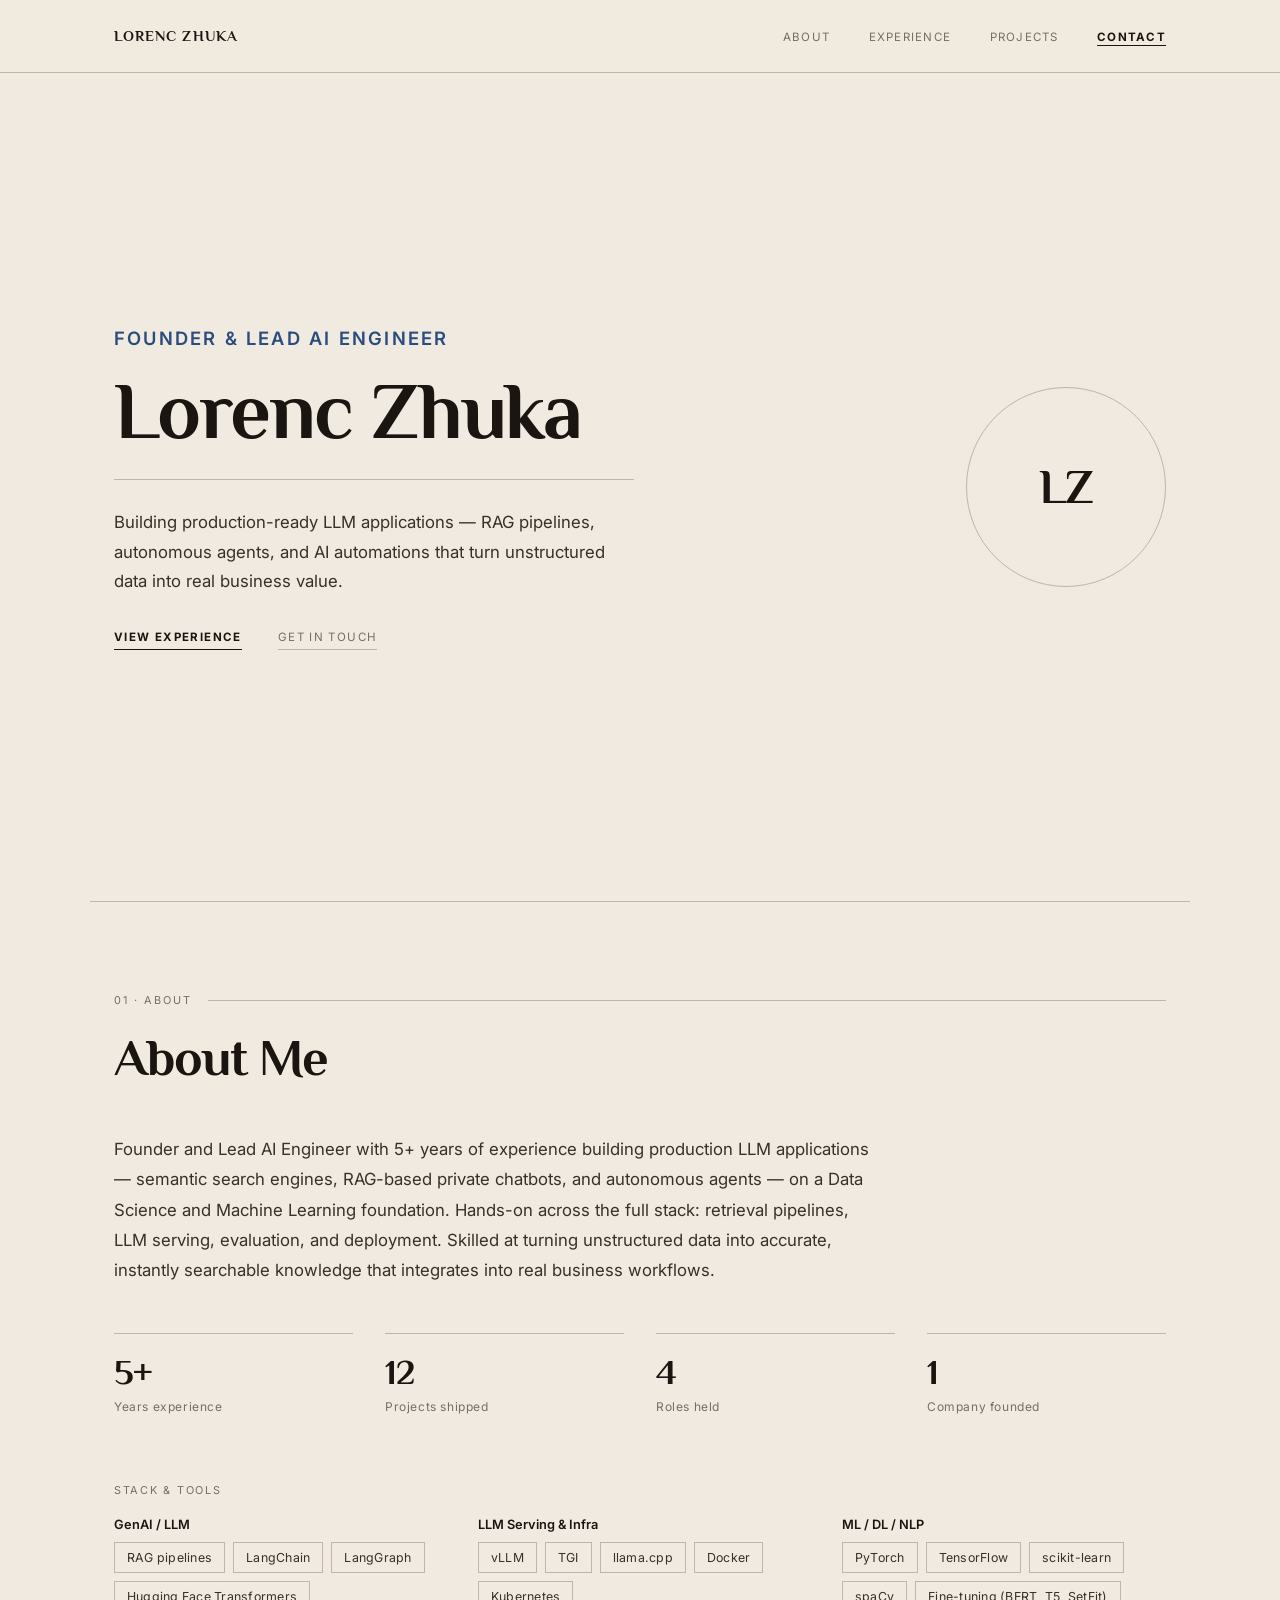
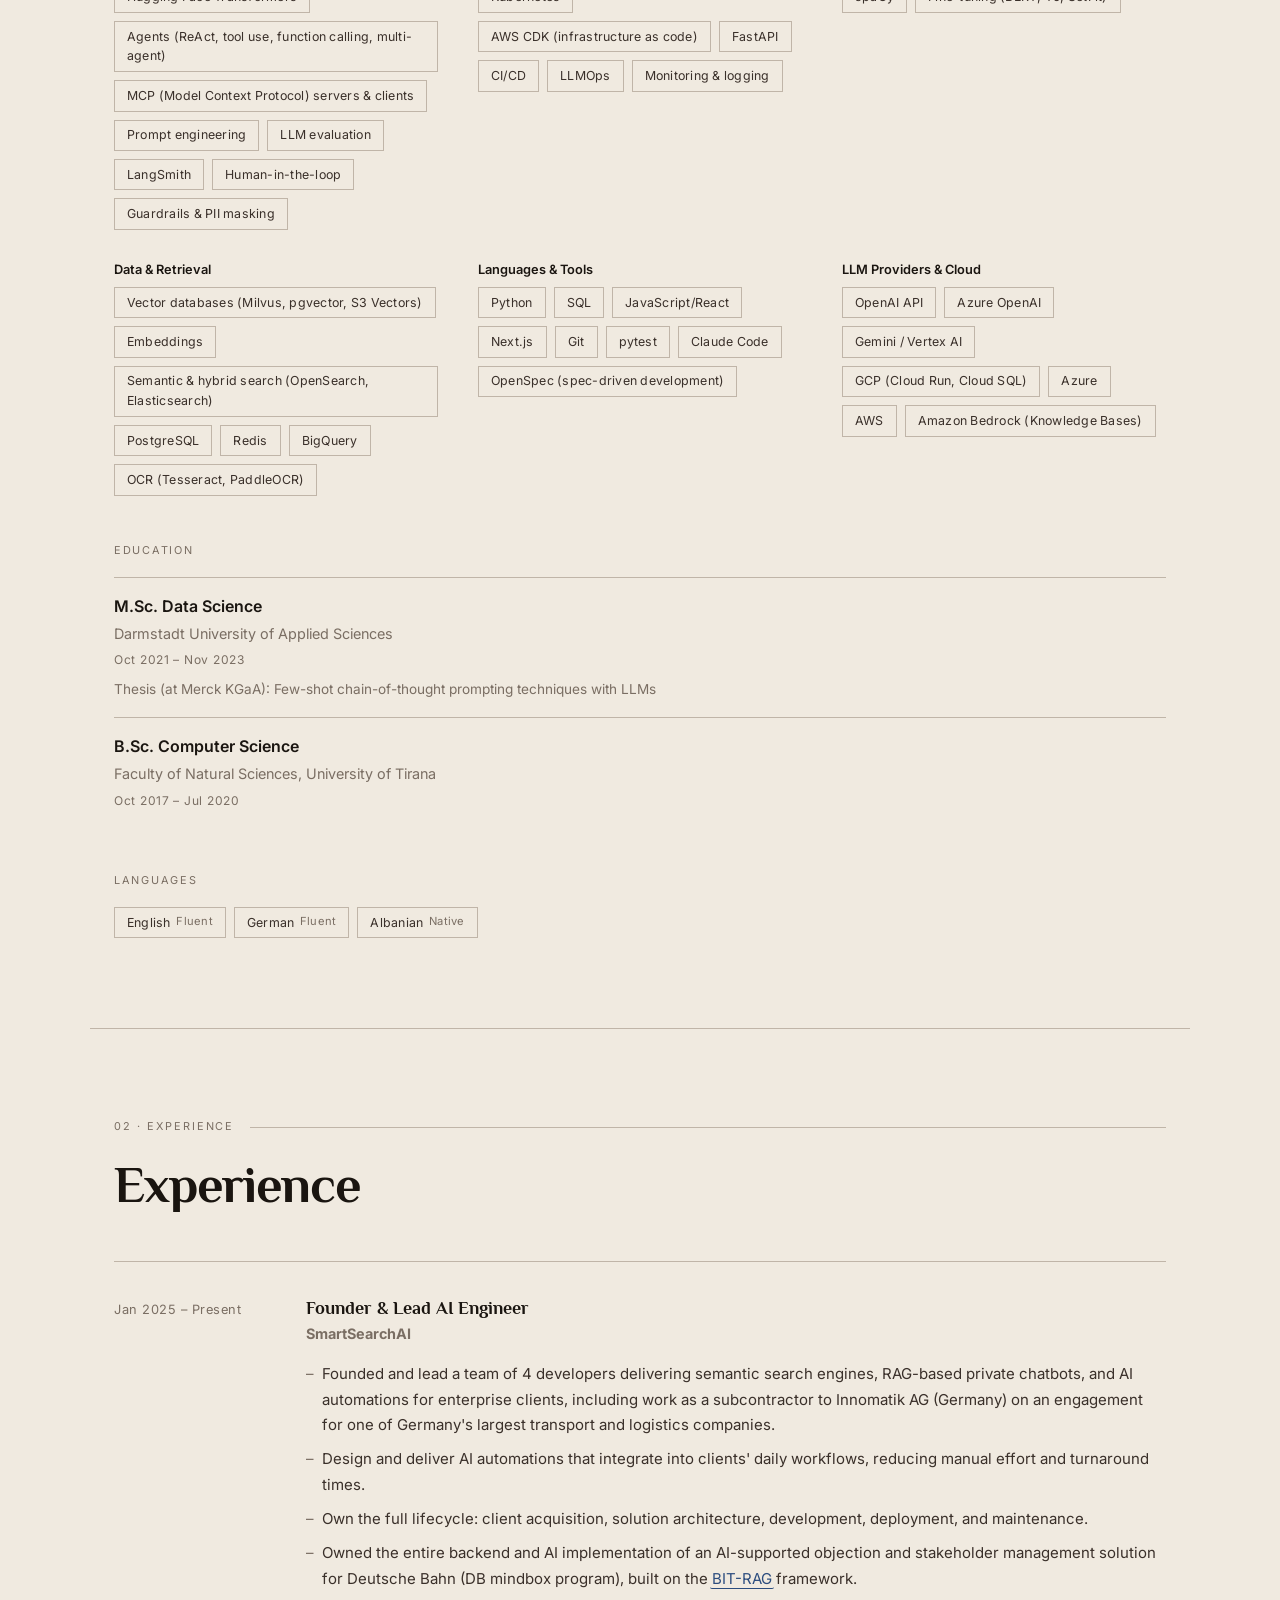
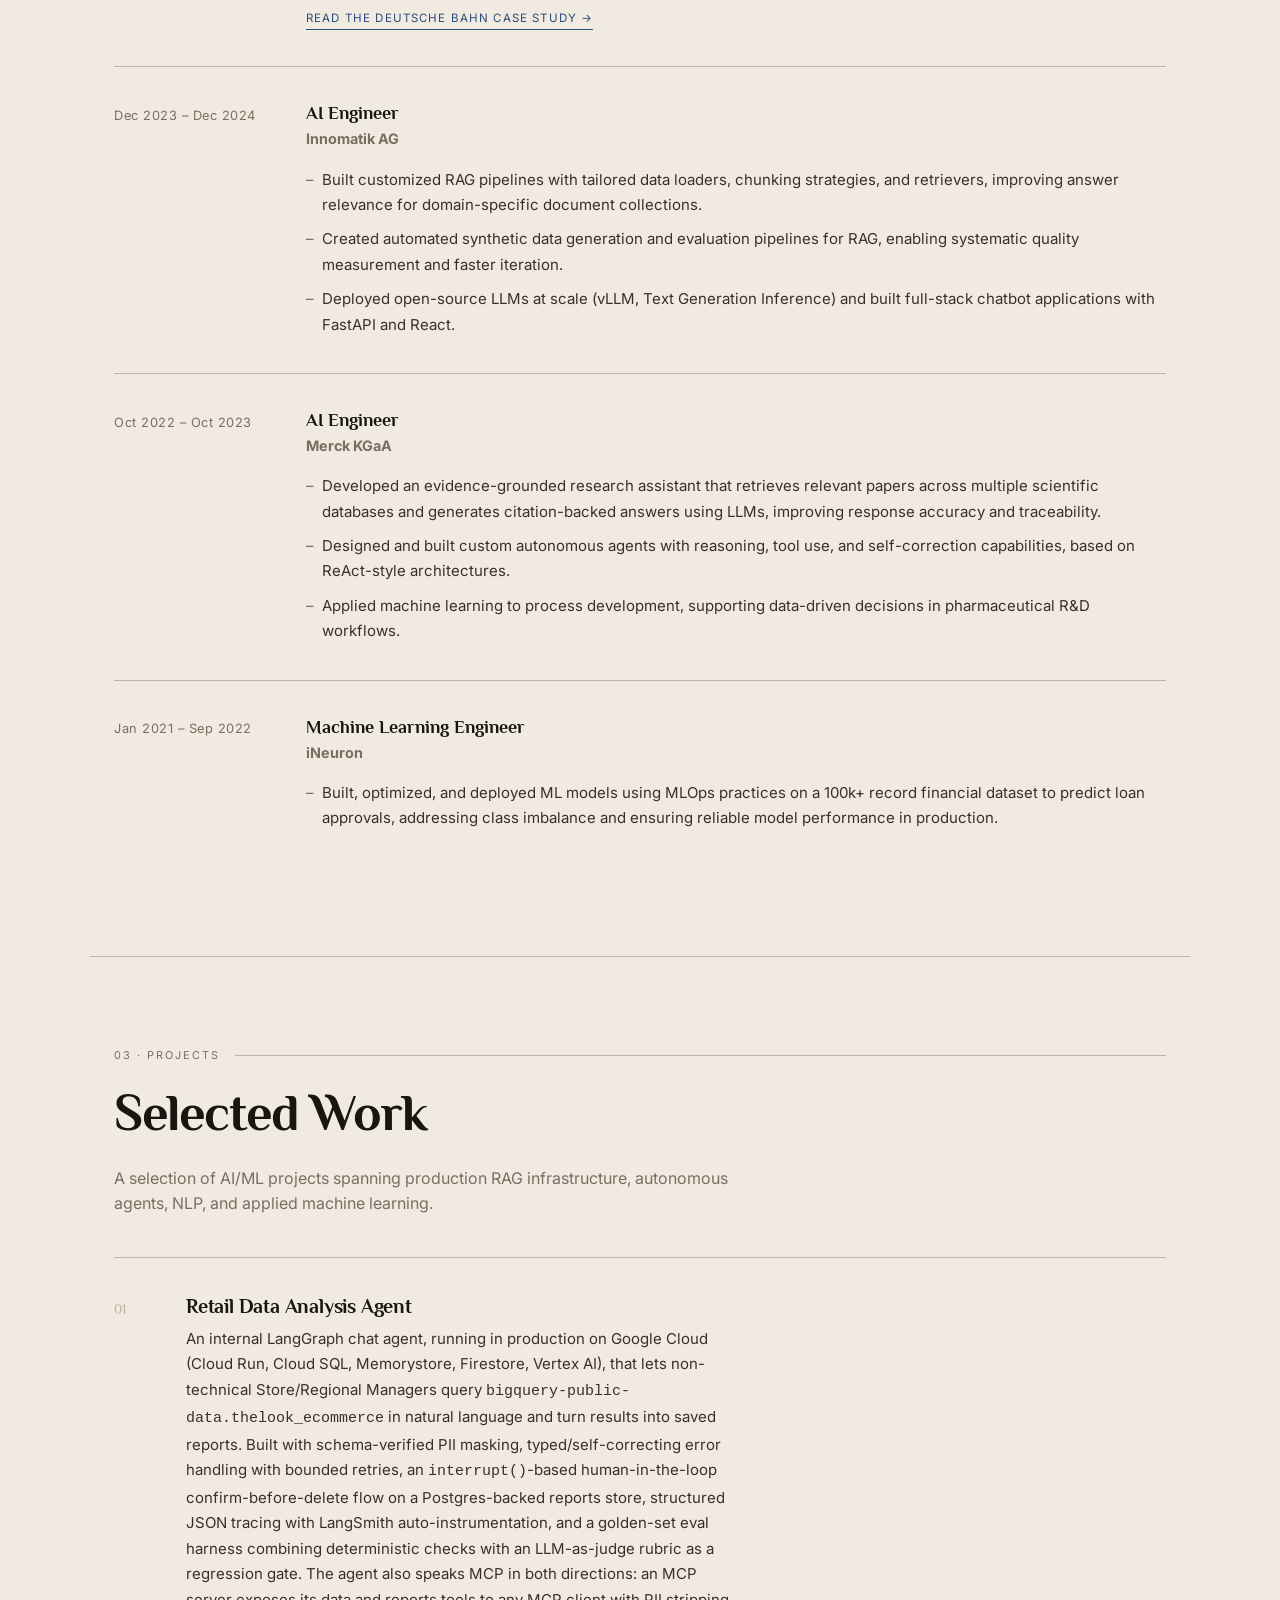
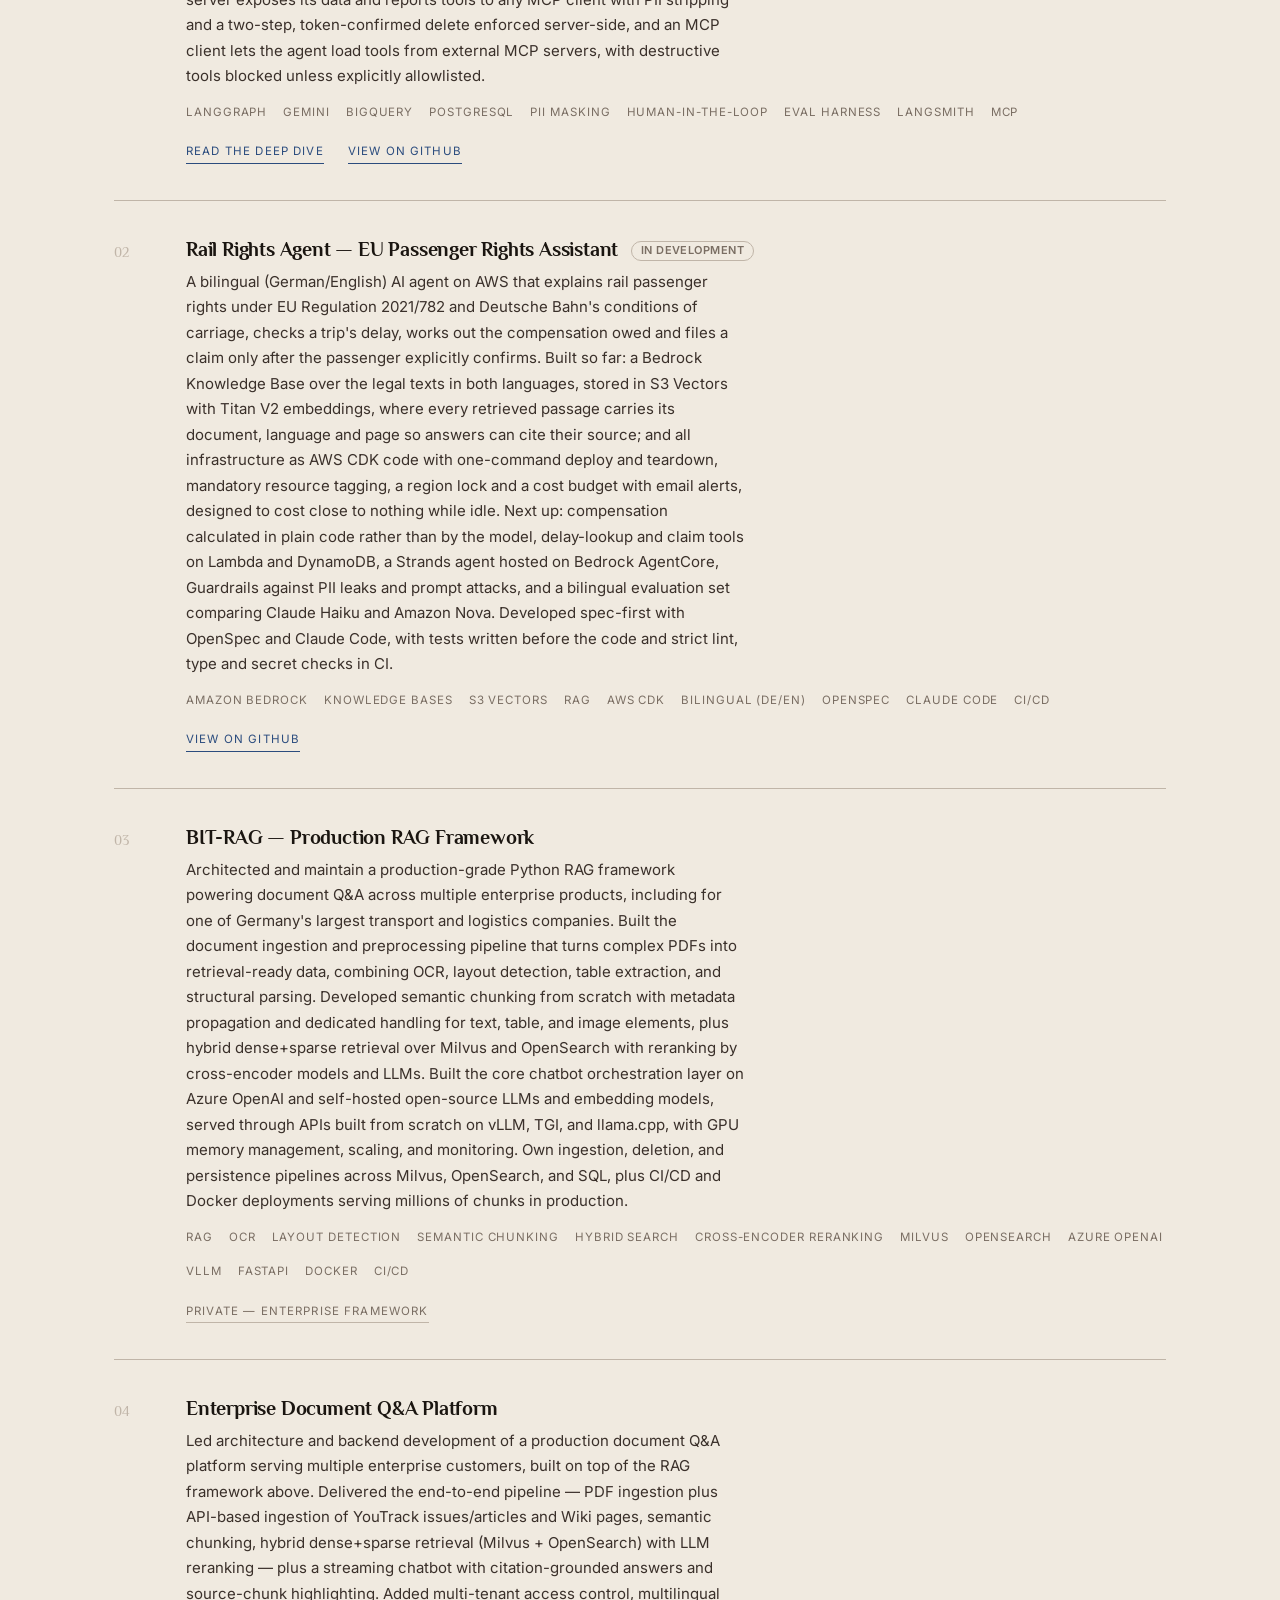
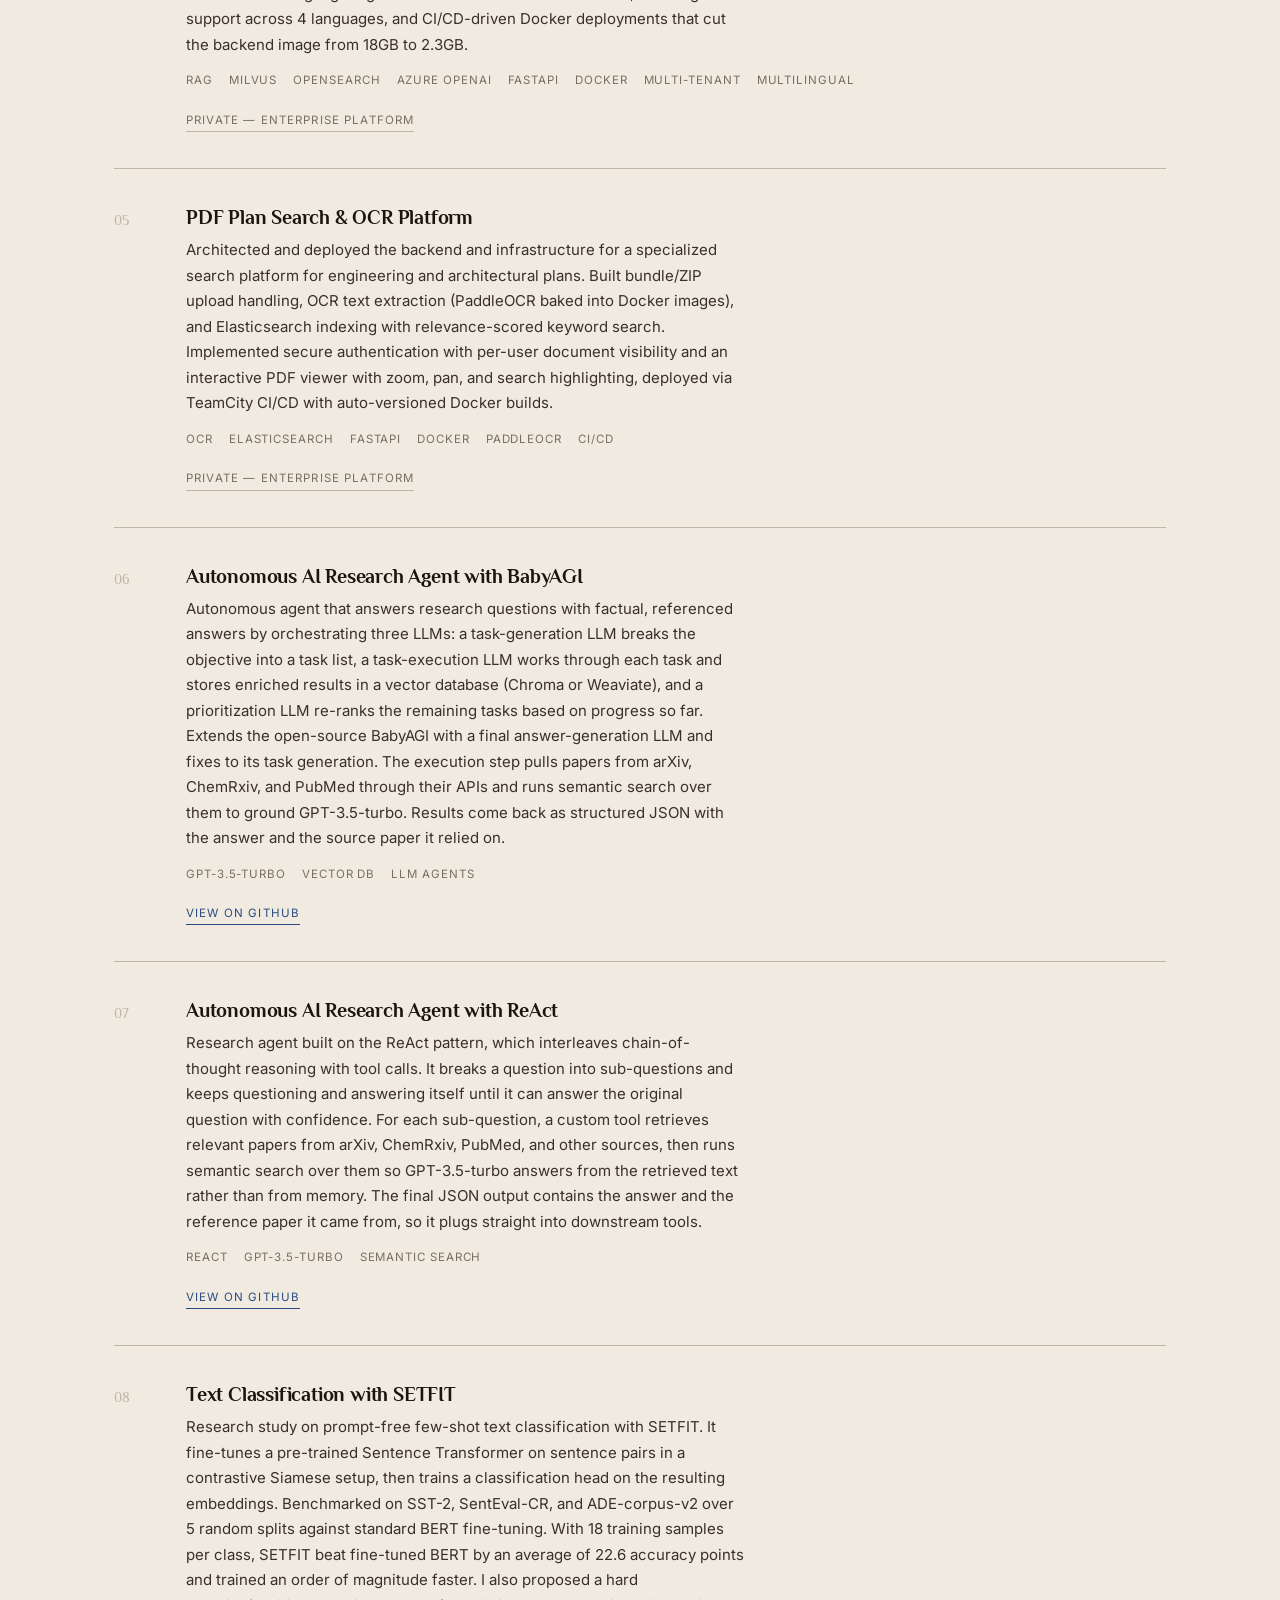
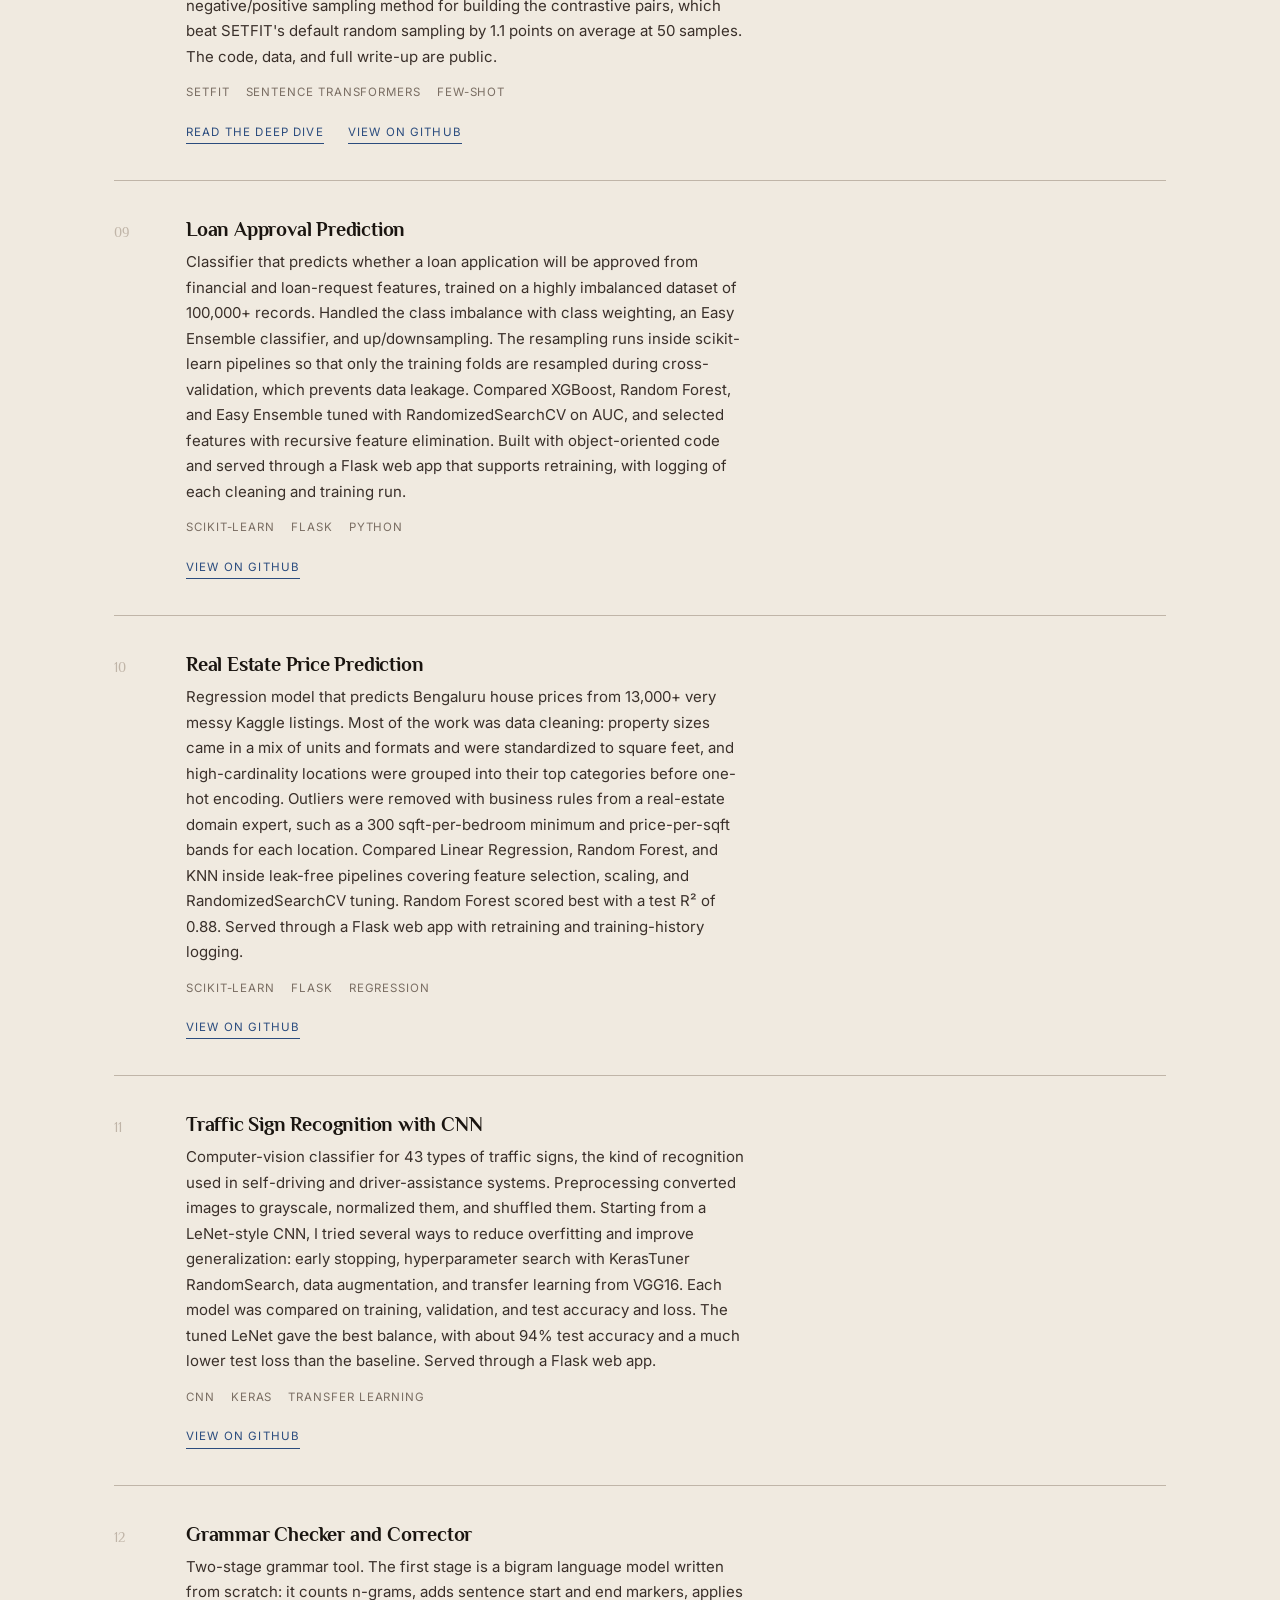
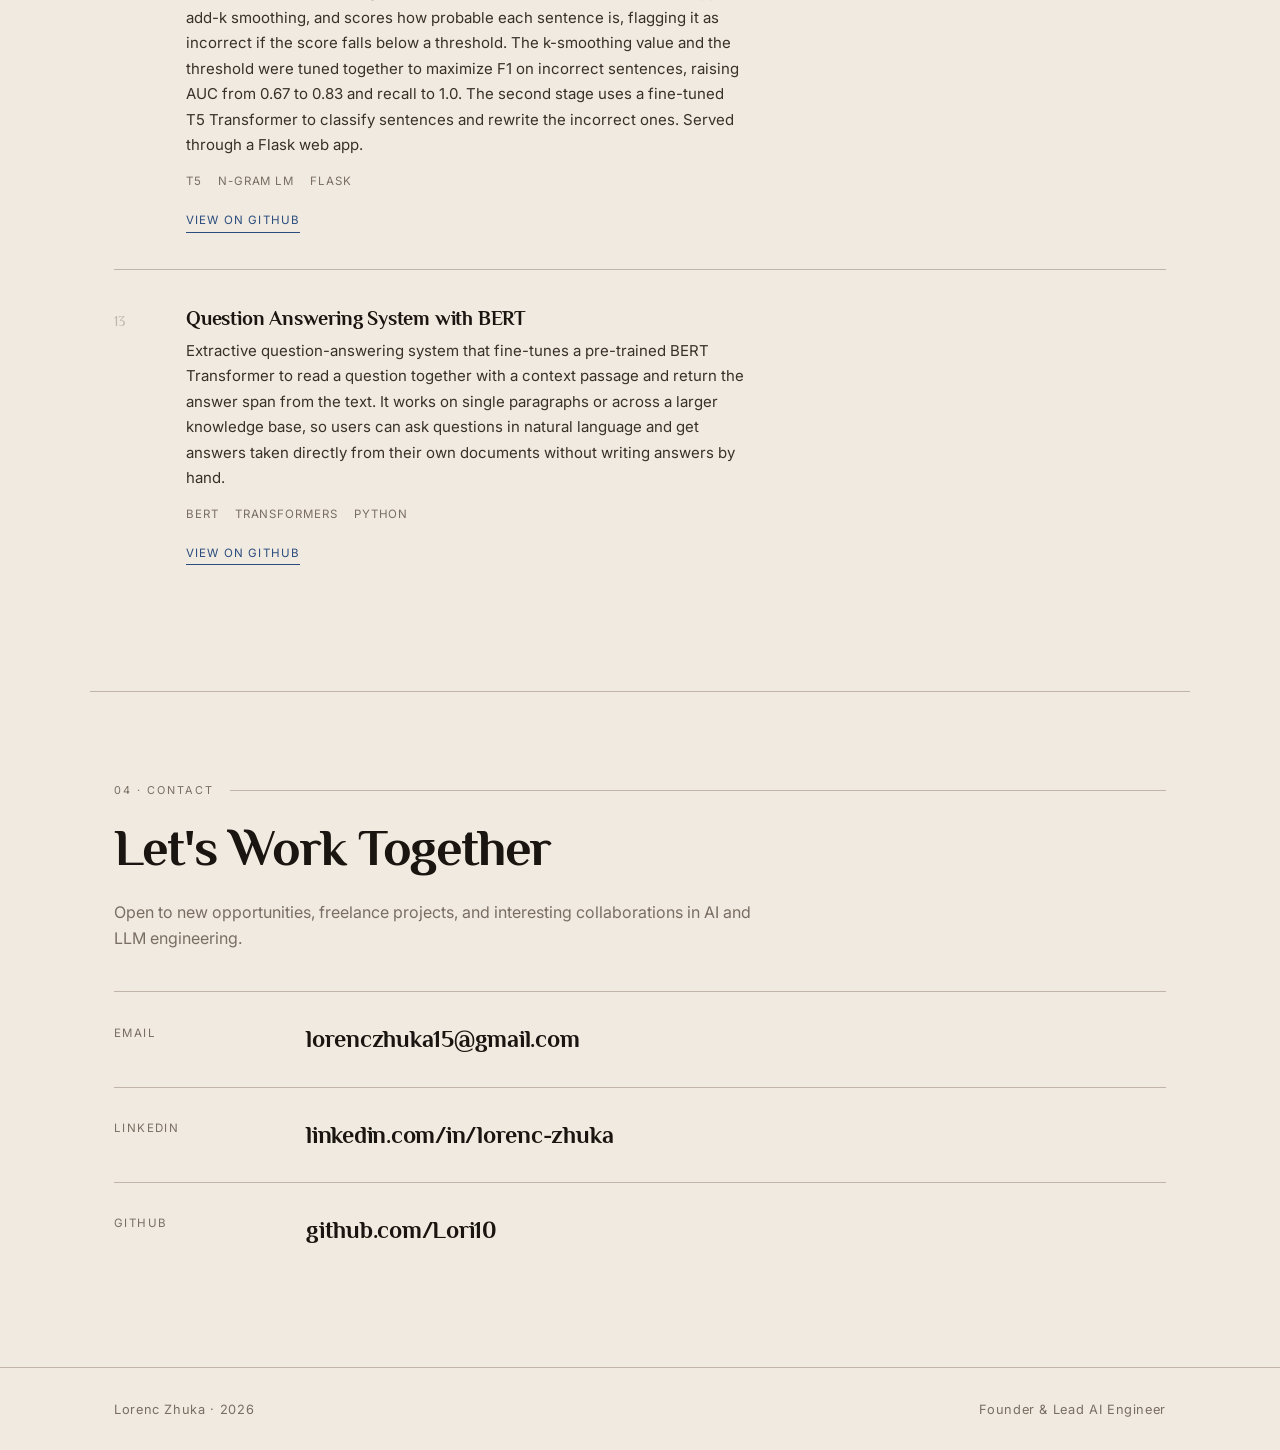
==== index.html @ 1e5b9877 "feat: add in-development Rail Rights Agent project and its AWS skills" ====
<!DOCTYPE html>
<html lang="en">
<head>
  <meta charset="UTF-8" />
  <meta name="viewport" content="width=device-width, initial-scale=1.0" />
  <title>Lorenc Zhuka — Founder &amp; Lead AI Engineer</title>
  <meta name="description" content="Lorenc Zhuka — Founder and Lead AI Engineer building RAG pipelines, autonomous agents, and AI automations for real businesses." />
  <link rel="preconnect" href="https://fonts.googleapis.com" />
  <link rel="preconnect" href="https://fonts.gstatic.com" crossorigin />
  <link href="https://fonts.googleapis.com/css2?family=Inter:wght@400;500;600;700&family=Philosopher:wght@400;700&display=swap" rel="stylesheet" />
  <link rel="stylesheet" href="css/style.css" />
</head>
<body>

  <!-- Nav -->
  <header class="site-header">
    <nav class="nav container">
      <a href="#" class="nav__logo">Lorenc Zhuka</a>
      <button class="nav__toggle" id="navToggle" aria-label="Toggle menu" aria-expanded="false">
        <span></span><span></span><span></span>
      </button>
      <ul class="nav__links" id="navLinks">
        <li><a href="#about" class="nav__link">About</a></li>
        <li><a href="#experience" class="nav__link">Experience</a></li>
        <li><a href="#projects" class="nav__link">Projects</a></li>
        <li><a href="#contact" class="nav__link">Contact</a></li>
      </ul>
    </nav>
  </header>

  <main>
    <!-- Hero -->
    <section class="hero container">
      <div class="hero__content reveal">
        <p class="hero__eyebrow">Founder &amp; Lead AI Engineer</p>
        <h1 class="hero__name">Lorenc Zhuka</h1>
        <div class="hero__divider" aria-hidden="true"></div>
        <p class="hero__tagline">
          Building production-ready LLM applications — RAG pipelines, autonomous agents,
          and AI automations that turn unstructured data into real business value.
        </p>
        <div class="hero__cta">
          <a href="#experience" class="btn btn--primary">View Experience</a>
          <a href="#contact" class="btn btn--ghost">Get in Touch</a>
        </div>
      </div>
      <div class="hero__avatar reveal">
        <div class="avatar-placeholder" aria-hidden="true">LZ</div>
      </div>
    </section>

    <!-- About -->
    <section id="about" class="section container">
      <div class="section__head">
        <span class="section__label">01 · About</span>
        <span class="section__rule" aria-hidden="true"></span>
      </div>
      <h2 class="section__title">About Me</h2>

      <div class="about">
        <p class="about__summary reveal">
          Founder and Lead AI Engineer with 5+ years of experience building production LLM applications —
          semantic search engines, RAG-based private chatbots, and autonomous agents — on a Data Science
          and Machine Learning foundation. Hands-on across the full stack: retrieval pipelines, LLM serving,
          evaluation, and deployment. Skilled at turning unstructured data into accurate, instantly
          searchable knowledge that integrates into real business workflows.
        </p>

        <div class="stats reveal">
          <div class="stats__item">
            <p class="stats__number">5+</p>
            <p class="stats__label">Years experience</p>
          </div>
          <div class="stats__item">
            <p class="stats__number">12</p>
            <p class="stats__label">Projects shipped</p>
          </div>
          <div class="stats__item">
            <p class="stats__number">4</p>
            <p class="stats__label">Roles held</p>
          </div>
          <div class="stats__item">
            <p class="stats__number">1</p>
            <p class="stats__label">Company founded</p>
          </div>
        </div>

        <div class="stack reveal">
          <h4 class="stack__title">Stack &amp; Tools</h4>
          <div class="stack__grid">
            <div class="stack__group">
              <h5>GenAI / LLM</h5>
              <div class="tags">
                <span class="tag">RAG pipelines</span><span class="tag">LangChain</span><span class="tag">LangGraph</span><span class="tag">Hugging Face Transformers</span><span class="tag">Agents (ReAct, tool use, function calling, multi-agent)</span><span class="tag">MCP (Model Context Protocol) servers &amp; clients</span><span class="tag">Prompt engineering</span><span class="tag">LLM evaluation</span><span class="tag">LangSmith</span><span class="tag">Human-in-the-loop</span><span class="tag">Guardrails &amp; PII masking</span>
              </div>
            </div>
            <div class="stack__group">
              <h5>LLM Serving &amp; Infra</h5>
              <div class="tags">
                <span class="tag">vLLM</span><span class="tag">TGI</span><span class="tag">llama.cpp</span><span class="tag">Docker</span><span class="tag">Kubernetes</span><span class="tag">AWS CDK (infrastructure as code)</span><span class="tag">FastAPI</span><span class="tag">CI/CD</span><span class="tag">LLMOps</span><span class="tag">Monitoring &amp; logging</span>
              </div>
            </div>
            <div class="stack__group">
              <h5>ML / DL / NLP</h5>
              <div class="tags">
                <span class="tag">PyTorch</span><span class="tag">TensorFlow</span><span class="tag">scikit-learn</span><span class="tag">spaCy</span><span class="tag">Fine-tuning (BERT, T5, SetFit)</span>
              </div>
            </div>
            <div class="stack__group">
              <h5>Data &amp; Retrieval</h5>
              <div class="tags">
                <span class="tag">Vector databases (Milvus, pgvector, S3 Vectors)</span><span class="tag">Embeddings</span><span class="tag">Semantic &amp; hybrid search (OpenSearch, Elasticsearch)</span><span class="tag">PostgreSQL</span><span class="tag">Redis</span><span class="tag">BigQuery</span><span class="tag">OCR (Tesseract, PaddleOCR)</span>
              </div>
            </div>
            <div class="stack__group">
              <h5>Languages &amp; Tools</h5>
              <div class="tags">
                <span class="tag">Python</span><span class="tag">SQL</span><span class="tag">JavaScript/React</span><span class="tag">Next.js</span><span class="tag">Git</span><span class="tag">pytest</span><span class="tag">Claude Code</span><span class="tag">OpenSpec (spec-driven development)</span>
              </div>
            </div>
            <div class="stack__group">
              <h5>LLM Providers &amp; Cloud</h5>
              <div class="tags">
                <span class="tag">OpenAI API</span><span class="tag">Azure OpenAI</span><span class="tag">Gemini / Vertex AI</span><span class="tag">GCP (Cloud Run, Cloud SQL)</span><span class="tag">Azure</span><span class="tag">AWS</span><span class="tag">Amazon Bedrock (Knowledge Bases)</span>
              </div>
            </div>
          </div>
        </div>

        <div class="education reveal">
          <h4>Education</h4>
          <div class="education__item">
            <p class="education__degree">M.Sc. Data Science</p>
            <p class="education__school">Darmstadt University of Applied Sciences</p>
            <p class="education__dates">Oct 2021 – Nov 2023</p>
            <p class="education__thesis">Thesis (at Merck KGaA): Few-shot chain-of-thought prompting techniques with LLMs</p>
          </div>
          <div class="education__item">
            <p class="education__degree">B.Sc. Computer Science</p>
            <p class="education__school">Faculty of Natural Sciences, University of Tirana</p>
            <p class="education__dates">Oct 2017 – Jul 2020</p>
          </div>
        </div>

        <div class="languages reveal">
          <h4>Languages</h4>
          <ul class="languages__list">
            <li class="tag">English<span class="languages__level">Fluent</span></li>
            <li class="tag">German<span class="languages__level">Fluent</span></li>
            <li class="tag">Albanian<span class="languages__level">Native</span></li>
          </ul>
        </div>
      </div>
    </section>

    <!-- Experience -->
    <section id="experience" class="section container">
      <div class="section__head">
        <span class="section__label">02 · Experience</span>
        <span class="section__rule" aria-hidden="true"></span>
      </div>
      <h2 class="section__title">Experience</h2>

      <div class="timeline">
        <article class="timeline__item reveal">
          <div class="timeline__dates">Jan 2025 – Present</div>
          <div class="timeline__body">
            <h4 class="timeline__role">Founder &amp; Lead AI Engineer</h4>
            <p class="timeline__company">SmartSearchAI</p>
            <ul class="timeline__list">
              <li>Founded and lead a team of 4 developers delivering semantic search engines, RAG-based private chatbots, and AI automations for enterprise clients, including work as a subcontractor to Innomatik AG (Germany) on an engagement for one of Germany's largest transport and logistics companies.</li>
              <li>Design and deliver AI automations that integrate into clients' daily workflows, reducing manual effort and turnaround times.</li>
              <li>Own the full lifecycle: client acquisition, solution architecture, development, deployment, and maintenance.</li>
              <li>Owned the entire backend and AI implementation of an AI-supported objection and stakeholder management solution for Deutsche Bahn (DB mindbox program), built on the <a href="#bit-rag" class="inline-link">BIT-RAG</a> framework.</li>
            </ul>
            <a href="deutsche-bahn.html" class="timeline__link">Read the Deutsche Bahn case study &rarr;</a>
          </div>
        </article>

        <article class="timeline__item reveal">
          <div class="timeline__dates">Dec 2023 – Dec 2024</div>
          <div class="timeline__body">
            <h4 class="timeline__role">AI Engineer</h4>
            <p class="timeline__company">Innomatik AG</p>
            <ul class="timeline__list">
              <li>Built customized RAG pipelines with tailored data loaders, chunking strategies, and retrievers, improving answer relevance for domain-specific document collections.</li>
              <li>Created automated synthetic data generation and evaluation pipelines for RAG, enabling systematic quality measurement and faster iteration.</li>
              <li>Deployed open-source LLMs at scale (vLLM, Text Generation Inference) and built full-stack chatbot applications with FastAPI and React.</li>
            </ul>
          </div>
        </article>

        <article class="timeline__item reveal">
          <div class="timeline__dates">Oct 2022 – Oct 2023</div>
          <div class="timeline__body">
            <h4 class="timeline__role">AI Engineer</h4>
            <p class="timeline__company">Merck KGaA</p>
            <ul class="timeline__list">
              <li>Developed an evidence-grounded research assistant that retrieves relevant papers across multiple scientific databases and generates citation-backed answers using LLMs, improving response accuracy and traceability.</li>
              <li>Designed and built custom autonomous agents with reasoning, tool use, and self-correction capabilities, based on ReAct-style architectures.</li>
              <li>Applied machine learning to process development, supporting data-driven decisions in pharmaceutical R&amp;D workflows.</li>
            </ul>
          </div>
        </article>

        <article class="timeline__item reveal">
          <div class="timeline__dates">Jan 2021 – Sep 2022</div>
          <div class="timeline__body">
            <h4 class="timeline__role">Machine Learning Engineer</h4>
            <p class="timeline__company">iNeuron</p>
            <ul class="timeline__list">
              <li>Built, optimized, and deployed ML models using MLOps practices on a 100k+ record financial dataset to predict loan approvals, addressing class imbalance and ensuring reliable model performance in production.</li>
            </ul>
          </div>
        </article>
      </div>
    </section>

    <!-- Projects -->
    <section id="projects" class="section container">
      <div class="section__head">
        <span class="section__label">03 · Projects</span>
        <span class="section__rule" aria-hidden="true"></span>
      </div>
      <h2 class="section__title">Selected Work</h2>
      <p class="section__intro reveal">
        A selection of AI/ML projects spanning production RAG infrastructure, autonomous agents,
        NLP, and applied machine learning.
      </p>

      <div class="projects__list">
        <article class="project-card reveal">
          <span class="project-card__number">01</span>
          <div>
            <h4 class="project-card__title">Retail Data Analysis Agent</h4>
            <p class="project-card__desc">An internal LangGraph chat agent, running in production on Google Cloud (Cloud Run, Cloud SQL, Memorystore, Firestore, Vertex AI), that lets non-technical Store/Regional Managers query <code>bigquery-public-data.thelook_ecommerce</code> in natural language and turn results into saved reports. Built with schema-verified PII masking, typed/self-correcting error handling with bounded retries, an <code>interrupt()</code>-based human-in-the-loop confirm-before-delete flow on a Postgres-backed reports store, structured JSON tracing with LangSmith auto-instrumentation, and a golden-set eval harness combining deterministic checks with an LLM-as-judge rubric as a regression gate. The agent also speaks MCP in both directions: an MCP server exposes its data and reports tools to any MCP client with PII stripping and a two-step, token-confirmed delete enforced server-side, and an MCP client lets the agent load tools from external MCP servers, with destructive tools blocked unless explicitly allowlisted.</p>
            <div class="project-card__tags">
              <span>LangGraph</span><span>Gemini</span><span>BigQuery</span><span>PostgreSQL</span><span>PII Masking</span><span>Human-in-the-Loop</span><span>Eval Harness</span><span>LangSmith</span><span>MCP</span>
            </div>
            <a href="retail-agent.html" class="project-card__link">Read the deep dive</a>
            <a href="https://github.com/Lori10/retail-analyst-agent" class="project-card__link" target="_blank" rel="noopener">View on GitHub</a>
          </div>
        </article>

        <article class="project-card reveal">
          <span class="project-card__number">02</span>
          <div>
            <h4 class="project-card__title">Rail Rights Agent — EU Passenger Rights Assistant <span class="project-card__status">In development</span></h4>
            <p class="project-card__desc">A bilingual (German/English) AI agent on AWS that explains rail passenger rights under EU Regulation 2021/782 and Deutsche Bahn's conditions of carriage, checks a trip's delay, works out the compensation owed and files a claim only after the passenger explicitly confirms. Built so far: a Bedrock Knowledge Base over the legal texts in both languages, stored in S3 Vectors with Titan V2 embeddings, where every retrieved passage carries its document, language and page so answers can cite their source; and all infrastructure as AWS CDK code with one-command deploy and teardown, mandatory resource tagging, a region lock and a cost budget with email alerts, designed to cost close to nothing while idle. Next up: compensation calculated in plain code rather than by the model, delay-lookup and claim tools on Lambda and DynamoDB, a Strands agent hosted on Bedrock AgentCore, Guardrails against PII leaks and prompt attacks, and a bilingual evaluation set comparing Claude Haiku and Amazon Nova. Developed spec-first with OpenSpec and Claude Code, with tests written before the code and strict lint, type and secret checks in CI.</p>
            <div class="project-card__tags">
              <span>Amazon Bedrock</span><span>Knowledge Bases</span><span>S3 Vectors</span><span>RAG</span><span>AWS CDK</span><span>Bilingual (DE/EN)</span><span>OpenSpec</span><span>Claude Code</span><span>CI/CD</span>
            </div>
            <a href="https://github.com/Lori10/rail-rights-agent" class="project-card__link" target="_blank" rel="noopener">View on GitHub</a>
          </div>
        </article>

        <article id="bit-rag" class="project-card reveal">
          <span class="project-card__number">03</span>
          <div>
            <h4 class="project-card__title">BIT-RAG — Production RAG Framework</h4>
            <p class="project-card__desc">Architected and maintain a production-grade Python RAG framework powering document Q&amp;A across multiple enterprise products, including for one of Germany's largest transport and logistics companies. Built the document ingestion and preprocessing pipeline that turns complex PDFs into retrieval-ready data, combining OCR, layout detection, table extraction, and structural parsing. Developed semantic chunking from scratch with metadata propagation and dedicated handling for text, table, and image elements, plus hybrid dense+sparse retrieval over Milvus and OpenSearch with reranking by cross-encoder models and LLMs. Built the core chatbot orchestration layer on Azure OpenAI and self-hosted open-source LLMs and embedding models, served through APIs built from scratch on vLLM, TGI, and llama.cpp, with GPU memory management, scaling, and monitoring. Own ingestion, deletion, and persistence pipelines across Milvus, OpenSearch, and SQL, plus CI/CD and Docker deployments serving millions of chunks in production.</p>
            <div class="project-card__tags">
              <span>RAG</span><span>OCR</span><span>Layout Detection</span><span>Semantic Chunking</span><span>Hybrid Search</span><span>Cross-Encoder Reranking</span><span>Milvus</span><span>OpenSearch</span><span>Azure OpenAI</span><span>vLLM</span><span>FastAPI</span><span>Docker</span><span>CI/CD</span>
            </div>
            <span class="project-card__link project-card__link--static">Private — Enterprise Framework</span>
          </div>
        </article>

        <article class="project-card reveal">
          <span class="project-card__number">04</span>
          <div>
            <h4 class="project-card__title">Enterprise Document Q&amp;A Platform</h4>
            <p class="project-card__desc">Led architecture and backend development of a production document Q&amp;A platform serving multiple enterprise customers, built on top of the RAG framework above. Delivered the end-to-end pipeline — PDF ingestion plus API-based ingestion of YouTrack issues/articles and Wiki pages, semantic chunking, hybrid dense+sparse retrieval (Milvus + OpenSearch) with LLM reranking — plus a streaming chatbot with citation-grounded answers and source-chunk highlighting. Added multi-tenant access control, multilingual support across 4 languages, and CI/CD-driven Docker deployments that cut the backend image from 18GB to 2.3GB.</p>
            <div class="project-card__tags">
              <span>RAG</span><span>Milvus</span><span>OpenSearch</span><span>Azure OpenAI</span><span>FastAPI</span><span>Docker</span><span>Multi-tenant</span><span>Multilingual</span>
            </div>
            <span class="project-card__link project-card__link--static">Private — Enterprise Platform</span>
          </div>
        </article>

        <article class="project-card reveal">
          <span class="project-card__number">05</span>
          <div>
            <h4 class="project-card__title">PDF Plan Search &amp; OCR Platform</h4>
            <p class="project-card__desc">Architected and deployed the backend and infrastructure for a specialized search platform for engineering and architectural plans. Built bundle/ZIP upload handling, OCR text extraction (PaddleOCR baked into Docker images), and Elasticsearch indexing with relevance-scored keyword search. Implemented secure authentication with per-user document visibility and an interactive PDF viewer with zoom, pan, and search highlighting, deployed via TeamCity CI/CD with auto-versioned Docker builds.</p>
            <div class="project-card__tags">
              <span>OCR</span><span>Elasticsearch</span><span>FastAPI</span><span>Docker</span><span>PaddleOCR</span><span>CI/CD</span>
            </div>
            <span class="project-card__link project-card__link--static">Private — Enterprise Platform</span>
          </div>
        </article>

        <article class="project-card reveal">
          <span class="project-card__number">06</span>
          <div>
            <h4 class="project-card__title">Autonomous AI Research Agent with BabyAGI</h4>
            <p class="project-card__desc">Autonomous agent that answers research questions with factual, referenced answers by orchestrating three LLMs: a task-generation LLM breaks the objective into a task list, a task-execution LLM works through each task and stores enriched results in a vector database (Chroma or Weaviate), and a prioritization LLM re-ranks the remaining tasks based on progress so far. Extends the open-source BabyAGI with a final answer-generation LLM and fixes to its task generation. The execution step pulls papers from arXiv, ChemRxiv, and PubMed through their APIs and runs semantic search over them to ground GPT-3.5-turbo. Results come back as structured JSON with the answer and the source paper it relied on.</p>
            <div class="project-card__tags">
              <span>GPT-3.5-turbo</span><span>Vector DB</span><span>LLM Agents</span>
            </div>
            <a href="https://github.com/Lori10/LLM-Agent-ReAct-BabyAGI" class="project-card__link" target="_blank" rel="noopener">View on GitHub</a>
          </div>
        </article>

        <article class="project-card reveal">
          <span class="project-card__number">07</span>
          <div>
            <h4 class="project-card__title">Autonomous AI Research Agent with ReAct</h4>
            <p class="project-card__desc">Research agent built on the ReAct pattern, which interleaves chain-of-thought reasoning with tool calls. It breaks a question into sub-questions and keeps questioning and answering itself until it can answer the original question with confidence. For each sub-question, a custom tool retrieves relevant papers from arXiv, ChemRxiv, PubMed, and other sources, then runs semantic search over them so GPT-3.5-turbo answers from the retrieved text rather than from memory. The final JSON output contains the answer and the reference paper it came from, so it plugs straight into downstream tools.</p>
            <div class="project-card__tags">
              <span>ReAct</span><span>GPT-3.5-turbo</span><span>Semantic Search</span>
            </div>
            <a href="https://github.com/Lori10/LLM-Agent-ReAct-BabyAGI" class="project-card__link" target="_blank" rel="noopener">View on GitHub</a>
          </div>
        </article>

        <article class="project-card reveal">
          <span class="project-card__number">08</span>
          <div>
            <h4 class="project-card__title">Text Classification with SETFIT</h4>
            <p class="project-card__desc">Research study on prompt-free few-shot text classification with SETFIT. It fine-tunes a pre-trained Sentence Transformer on sentence pairs in a contrastive Siamese setup, then trains a classification head on the resulting embeddings. Benchmarked on SST-2, SentEval-CR, and ADE-corpus-v2 over 5 random splits against standard BERT fine-tuning. With 18 training samples per class, SETFIT beat fine-tuned BERT by an average of 22.6 accuracy points and trained an order of magnitude faster. I also proposed a hard negative/positive sampling method for building the contrastive pairs, which beat SETFIT's default random sampling by 1.1 points on average at 50 samples. The code, data, and full write-up are public.</p>
            <div class="project-card__tags">
              <span>SETFIT</span><span>Sentence Transformers</span><span>Few-Shot</span>
            </div>
            <a href="setfit.html" class="project-card__link">Read the deep dive</a>
            <a href="https://github.com/Lori10/Text-Classification-SETFIT" class="project-card__link" target="_blank" rel="noopener">View on GitHub</a>
          </div>
        </article>

        <article class="project-card reveal">
          <span class="project-card__number">09</span>
          <div>
            <h4 class="project-card__title">Loan Approval Prediction</h4>
            <p class="project-card__desc">Classifier that predicts whether a loan application will be approved from financial and loan-request features, trained on a highly imbalanced dataset of 100,000+ records. Handled the class imbalance with class weighting, an Easy Ensemble classifier, and up/downsampling. The resampling runs inside scikit-learn pipelines so that only the training folds are resampled during cross-validation, which prevents data leakage. Compared XGBoost, Random Forest, and Easy Ensemble tuned with RandomizedSearchCV on AUC, and selected features with recursive feature elimination. Built with object-oriented code and served through a Flask web app that supports retraining, with logging of each cleaning and training run.</p>
            <div class="project-card__tags">
              <span>Scikit-learn</span><span>Flask</span><span>Python</span>
            </div>
            <a href="https://github.com/Lori10/Loan-Approval-Prediction" class="project-card__link" target="_blank" rel="noopener">View on GitHub</a>
          </div>
        </article>

        <article class="project-card reveal">
          <span class="project-card__number">10</span>
          <div>
            <h4 class="project-card__title">Real Estate Price Prediction</h4>
            <p class="project-card__desc">Regression model that predicts Bengaluru house prices from 13,000+ very messy Kaggle listings. Most of the work was data cleaning: property sizes came in a mix of units and formats and were standardized to square feet, and high-cardinality locations were grouped into their top categories before one-hot encoding. Outliers were removed with business rules from a real-estate domain expert, such as a 300 sqft-per-bedroom minimum and price-per-sqft bands for each location. Compared Linear Regression, Random Forest, and KNN inside leak-free pipelines covering feature selection, scaling, and RandomizedSearchCV tuning. Random Forest scored best with a test R² of 0.88. Served through a Flask web app with retraining and training-history logging.</p>
            <div class="project-card__tags">
              <span>Scikit-learn</span><span>Flask</span><span>Regression</span>
            </div>
            <a href="https://github.com/Lori10/Bengaluru-House-Price-Prediction" class="project-card__link" target="_blank" rel="noopener">View on GitHub</a>
          </div>
        </article>

        <article class="project-card reveal">
          <span class="project-card__number">11</span>
          <div>
            <h4 class="project-card__title">Traffic Sign Recognition with CNN</h4>
            <p class="project-card__desc">Computer-vision classifier for 43 types of traffic signs, the kind of recognition used in self-driving and driver-assistance systems. Preprocessing converted images to grayscale, normalized them, and shuffled them. Starting from a LeNet-style CNN, I tried several ways to reduce overfitting and improve generalization: early stopping, hyperparameter search with KerasTuner RandomSearch, data augmentation, and transfer learning from VGG16. Each model was compared on training, validation, and test accuracy and loss. The tuned LeNet gave the best balance, with about 94% test accuracy and a much lower test loss than the baseline. Served through a Flask web app.</p>
            <div class="project-card__tags">
              <span>CNN</span><span>Keras</span><span>Transfer Learning</span>
            </div>
            <a href="https://github.com/Lori10/Traffic-Signs-Classification-with-CNN" class="project-card__link" target="_blank" rel="noopener">View on GitHub</a>
          </div>
        </article>

        <article class="project-card reveal">
          <span class="project-card__number">12</span>
          <div>
            <h4 class="project-card__title">Grammar Checker and Corrector</h4>
            <p class="project-card__desc">Two-stage grammar tool. The first stage is a bigram language model written from scratch: it counts n-grams, adds sentence start and end markers, applies add-k smoothing, and scores how probable each sentence is, flagging it as incorrect if the score falls below a threshold. The k-smoothing value and the threshold were tuned together to maximize F1 on incorrect sentences, raising AUC from 0.67 to 0.83 and recall to 1.0. The second stage uses a fine-tuned T5 Transformer to classify sentences and rewrite the incorrect ones. Served through a Flask web app.</p>
            <div class="project-card__tags">
              <span>T5</span><span>N-gram LM</span><span>Flask</span>
            </div>
            <a href="https://github.com/Lori10/Grammer-Checker-Corrector-with-NgramLM-and-T5" class="project-card__link" target="_blank" rel="noopener">View on GitHub</a>
          </div>
        </article>

        <article class="project-card reveal">
          <span class="project-card__number">13</span>
          <div>
            <h4 class="project-card__title">Question Answering System with BERT</h4>
            <p class="project-card__desc">Extractive question-answering system that fine-tunes a pre-trained BERT Transformer to read a question together with a context passage and return the answer span from the text. It works on single paragraphs or across a larger knowledge base, so users can ask questions in natural language and get answers taken directly from their own documents without writing answers by hand.</p>
            <div class="project-card__tags">
              <span>BERT</span><span>Transformers</span><span>Python</span>
            </div>
            <a href="https://github.com/Lori10/Question-Answering-System-with-BERT" class="project-card__link" target="_blank" rel="noopener">View on GitHub</a>
          </div>
        </article>
      </div>
    </section>

    <!-- Contact -->
    <section id="contact" class="section container">
      <div class="section__head">
        <span class="section__label">04 · Contact</span>
        <span class="section__rule" aria-hidden="true"></span>
      </div>
      <h2 class="section__title">Let's Work Together</h2>
      <p class="section__intro reveal">
        Open to new opportunities, freelance projects, and interesting collaborations in AI and LLM engineering.
      </p>

      <div class="contact__list reveal">
        <a href="mailto:lorenczhuka15@gmail.com" class="contact__card">
          <span class="contact__label">Email</span>
          <span class="contact__value">lorenczhuka15@gmail.com</span>
        </a>
        <a href="https://www.linkedin.com/in/lorenc-zhuka-25b642138/" class="contact__card" target="_blank" rel="noopener">
          <span class="contact__label">LinkedIn</span>
          <span class="contact__value">linkedin.com/in/lorenc-zhuka</span>
        </a>
        <a href="https://github.com/Lori10" class="contact__card" target="_blank" rel="noopener">
          <span class="contact__label">GitHub</span>
          <span class="contact__value">github.com/Lori10</span>
        </a>
      </div>
    </section>
  </main>

  <footer class="site-footer">
    <div class="container">
      <p>Lorenc Zhuka · <span id="year"></span></p>
      <p>Founder &amp; Lead AI Engineer</p>
    </div>
  </footer>

  <script src="js/main.js"></script>
</body>
</html>
---- css/style.css ----
/* ============ Design Tokens ============ */
:root {
  --color-bg: #f0eae0;
  --color-text: #1a1510;
  --color-text-body: #3a302a;
  --color-text-muted: #7a6e63;
  --color-border: #c0b5a8;
  --color-link: #2b4c7e;
  --color-link-highlight: rgba(43, 76, 126, 0.14);

  --font-serif: "Philosopher", Georgia, serif;
  --font-sans: "Inter", -apple-system, BlinkMacSystemFont, "Segoe UI", Roboto, Helvetica, Arial, sans-serif;

  --max-width: 1100px;
  --section-spacing: clamp(4rem, 7vw, 7rem);
}

/* ============ Reset ============ */
* { box-sizing: border-box; }
html { scroll-behavior: smooth; }
body {
  margin: 0;
  font-family: var(--font-sans);
  color: var(--color-text-body);
  background: var(--color-bg);
  line-height: 1.6;
  -webkit-font-smoothing: antialiased;
}
h1, h2, h3, h4, h5 { margin: 0; line-height: 1.2; }
p { margin: 0; }
ul { margin: 0; padding: 0; list-style: none; }
a { color: inherit; text-decoration: none; }
img { max-width: 100%; display: block; }

.container {
  max-width: var(--max-width);
  margin: 0 auto;
  padding: 0 1.5rem;
}

/* ============ Header / Nav ============ */
.site-header {
  position: sticky;
  top: 0;
  z-index: 100;
  background: rgba(240, 234, 224, 0.88);
  backdrop-filter: saturate(140%) blur(8px);
  border-bottom: 1px solid var(--color-border);
}

.nav {
  display: flex;
  align-items: center;
  justify-content: space-between;
  height: 72px;
}

.nav__logo {
  font-family: var(--font-serif);
  font-weight: 700;
  font-size: 0.95rem;
  letter-spacing: 0.07em;
  text-transform: uppercase;
  color: var(--color-text);
}

.nav__links {
  display: flex;
  align-items: center;
  gap: clamp(1.25rem, 3vw, 2.5rem);
}

.nav__link {
  font-size: 0.72rem;
  font-weight: 400;
  letter-spacing: 0.11em;
  text-transform: uppercase;
  color: var(--color-text-muted);
  transition: color 0.2s ease;
}

.nav__link:hover,
.nav__link.is-active {
  color: var(--color-text);
}

.nav__link.is-active {
  font-weight: 700;
  text-decoration: underline;
  text-underline-offset: 4px;
}

.nav__toggle {
  display: none;
  flex-direction: column;
  gap: 5px;
  background: none;
  border: none;
  cursor: pointer;
  padding: 8px;
}

.nav__toggle span {
  width: 22px;
  height: 1px;
  background: var(--color-text);
  transition: transform 0.25s ease, opacity 0.25s ease;
}

/* ============ Buttons / text links ============ */
.btn {
  display: inline-flex;
  align-items: center;
  padding-bottom: 2px;
  font-size: 0.72rem;
  font-weight: 400;
  letter-spacing: 0.12em;
  text-transform: uppercase;
  border-bottom: 1px solid var(--color-border);
  color: var(--color-text-muted);
  transition: color 0.2s ease, border-color 0.2s ease;
}

.btn--primary {
  color: var(--color-text);
  border-bottom-color: var(--color-text);
  font-weight: 700;
}
.btn--primary:hover { color: var(--color-text-muted); border-bottom-color: var(--color-border); }

.btn--ghost {
  color: var(--color-text-muted);
  border-bottom-color: var(--color-border);
}
.btn--ghost:hover { color: var(--color-text); border-bottom-color: var(--color-text); }

/* ============ Hero ============ */
.hero {
  display: flex;
  align-items: center;
  justify-content: space-between;
  gap: 3rem;
  min-height: calc(100vh - 72px);
  padding-top: 3rem;
  padding-bottom: 3rem;
}

.hero__content { max-width: 620px; }

.hero__eyebrow {
  font-size: clamp(0.95rem, 1.6vw, 1.15rem);
  font-weight: 600;
  letter-spacing: 0.12em;
  text-transform: uppercase;
  color: var(--color-link);
  margin-bottom: 1.1rem;
}

.hero__name {
  font-family: var(--font-serif);
  font-size: clamp(2.75rem, 7vw, 5rem);
  font-weight: 700;
  letter-spacing: -0.02em;
  line-height: 1;
  color: var(--color-text);
}

.hero__divider {
  height: 1px;
  background: var(--color-border);
  margin: 1.75rem 0;
  max-width: 520px;
}

.hero__tagline {
  font-size: 1.05rem;
  line-height: 1.75;
  color: var(--color-text-body);
  max-width: 520px;
}

.hero__cta {
  display: flex;
  gap: 2.25rem;
  margin-top: 2rem;
  flex-wrap: wrap;
}

.hero__avatar { flex-shrink: 0; }

.avatar-placeholder {
  width: 200px;
  height: 200px;
  border-radius: 50%;
  border: 1px solid var(--color-border);
  color: var(--color-text);
  font-family: var(--font-serif);
  font-size: 3rem;
  font-weight: 700;
  letter-spacing: -0.02em;
  display: flex;
  align-items: center;
  justify-content: center;
}

/* ============ Sections ============ */
.section {
  padding: var(--section-spacing) 1.5rem;
  border-top: 1px solid var(--color-border);
}

.section__head {
  display: flex;
  align-items: center;
  gap: 1rem;
  margin-bottom: 1.25rem;
}

.section__label {
  font-size: 0.68rem;
  font-weight: 400;
  letter-spacing: 0.18em;
  text-transform: uppercase;
  color: var(--color-text-muted);
  white-space: nowrap;
}

.section__rule {
  flex: 1;
  height: 1px;
  background: var(--color-border);
}

.section__title {
  font-family: var(--font-serif);
  font-size: clamp(2rem, 5vw, 3.25rem);
  font-weight: 700;
  letter-spacing: -0.02em;
  line-height: 1.1;
  color: var(--color-text);
  margin-bottom: 3rem;
}

.section__intro {
  color: var(--color-text-muted);
  max-width: 640px;
  margin-bottom: 2.5rem;
  margin-top: -1.5rem;
}

/* ============ About ============ */
.about__summary {
  font-size: 1.05rem;
  line-height: 1.8;
  color: var(--color-text-body);
  max-width: 70ch;
  margin-bottom: 3rem;
}

.stats {
  display: grid;
  grid-template-columns: repeat(4, 1fr);
  gap: 0.1rem 2rem;
  margin-bottom: 3rem;
}

.stats__item {
  padding: 1.25rem 0;
  border-top: 1px solid var(--color-border);
}

.stats__number {
  font-family: var(--font-serif);
  font-size: clamp(1.75rem, 4vw, 2.25rem);
  font-weight: 700;
  color: var(--color-text);
  letter-spacing: -0.02em;
  line-height: 1;
}

.stats__label {
  font-size: 0.75rem;
  color: var(--color-text-muted);
  letter-spacing: 0.05em;
  margin-top: 0.4rem;
}

.stack,
.education,
.languages {
  margin-bottom: 3rem;
}
.stack:last-child,
.education:last-child,
.languages:last-child { margin-bottom: 0; }

.stack__title,
.education h4,
.languages h4 {
  font-size: 0.68rem;
  font-weight: 400;
  letter-spacing: 0.16em;
  text-transform: uppercase;
  color: var(--color-text-muted);
  margin-bottom: 1.25rem;
}

.stack__grid {
  display: grid;
  grid-template-columns: repeat(auto-fit, minmax(240px, 1fr));
  gap: 2rem 2.5rem;
}

.stack__group h5 {
  font-size: 0.8rem;
  font-weight: 600;
  color: var(--color-text);
  margin-bottom: 0.6rem;
}

.stack__group .tags {
  display: flex;
  flex-wrap: wrap;
  gap: 0.5rem;
}

.education__item {
  padding: 1rem 0;
  border-top: 1px solid var(--color-border);
}

.education__degree { font-weight: 600; color: var(--color-text); }
.education__school { color: var(--color-text-muted); margin-top: 0.15rem; font-size: 0.9rem; }
.education__dates {
  color: var(--color-text-muted);
  font-size: 0.75rem;
  letter-spacing: 0.06em;
  margin-top: 0.35rem;
}
.education__thesis {
  margin-top: 0.6rem;
  font-size: 0.85rem;
  color: var(--color-text-muted);
}

.languages__list {
  display: flex;
  flex-wrap: wrap;
  gap: 0.5rem;
}

.languages__level {
  color: var(--color-text-muted);
  margin-left: 0.35rem;
  font-size: 0.9em;
}

.tag {
  display: inline-flex;
  font-size: 0.775rem;
  color: var(--color-text-body);
  border: 1px solid var(--color-border);
  padding: 0.3rem 0.75rem;
  letter-spacing: 0.02em;
}

/* ============ Experience Timeline ============ */
.timeline {
  display: flex;
  flex-direction: column;
}

.timeline__item {
  display: grid;
  grid-template-columns: clamp(7rem, 12vw, 11rem) 1fr;
  gap: clamp(1rem, 3vw, 3rem);
  padding: 2.25rem 0;
  border-top: 1px solid var(--color-border);
}

.timeline__dates {
  color: var(--color-text-muted);
  font-size: 0.8rem;
  letter-spacing: 0.04em;
  padding-top: 0.15rem;
}

.timeline__role {
  font-family: var(--font-serif);
  font-size: 1.125rem;
  font-weight: 700;
  color: var(--color-text);
}

.timeline__company {
  color: var(--color-text-muted);
  font-size: 0.9rem;
  font-weight: 700;
  margin-top: 0.15rem;
  margin-bottom: 1rem;
}

.timeline__list {
  display: flex;
  flex-direction: column;
  gap: 0.55rem;
}

.timeline__list li {
  position: relative;
  padding-left: 1rem;
  color: var(--color-text-body);
  font-size: 0.9375rem;
  line-height: 1.7;
}

.timeline__list li::before {
  content: "\2013";
  position: absolute;
  left: 0;
  color: var(--color-text-muted);
}

/* ============ Projects ============ */
.projects__list { display: flex; flex-direction: column; }

.project-card {
  display: grid;
  grid-template-columns: 2.5rem 1fr;
  gap: clamp(1rem, 2.5vw, 2rem);
  align-items: start;
  padding: 2.25rem 0;
  border-top: 1px solid var(--color-border);
}

.project-card__number {
  font-family: var(--font-serif);
  font-size: 0.875rem;
  color: var(--color-border);
  padding-top: 0.25rem;
}

.project-card__title {
  font-family: var(--font-serif);
  font-size: 1.25rem;
  font-weight: 700;
  color: var(--color-text);
  letter-spacing: -0.01em;
  margin-bottom: 0.5rem;
}

.project-card__desc {
  color: var(--color-text-body);
  font-size: 0.9375rem;
  line-height: 1.7;
  max-width: 62ch;
  margin-bottom: 0.875rem;
}

.project-card__tags {
  display: flex;
  flex-wrap: wrap;
  gap: 1rem;
  margin-bottom: 1rem;
}

.project-card__tags span {
  font-size: 0.72rem;
  color: var(--color-text-muted);
  letter-spacing: 0.08em;
  text-transform: uppercase;
}

.project-card__link {
  display: inline-flex;
  font-size: 0.72rem;
  color: var(--color-link);
  letter-spacing: 0.1em;
  text-transform: uppercase;
  border-bottom: 1px solid var(--color-link);
  padding-bottom: 2px;
  transition: opacity 0.2s ease;
}
.project-card__link:hover { opacity: 0.65; }
.project-card__link + .project-card__link { margin-left: 1.25rem; }

.project-card__link--static {
  color: var(--color-text-muted);
  border-bottom-color: var(--color-border);
  cursor: default;
}
.project-card__link--static:hover { opacity: 1; }

/* ============ Case Study Page ============ */
.case {
  padding-top: clamp(2.5rem, 5vw, 4rem);
  padding-bottom: var(--section-spacing);
}

.case__back {
  display: inline-flex;
  font-size: 0.72rem;
  letter-spacing: 0.12em;
  text-transform: uppercase;
  color: var(--color-text-muted);
  border-bottom: 1px solid var(--color-border);
  padding-bottom: 2px;
  margin-bottom: 2.5rem;
  transition: color 0.2s ease, border-color 0.2s ease;
}
.case__back:hover { color: var(--color-text); border-bottom-color: var(--color-text); }
.case__back--bottom { margin: 1rem 0 0; }

.case__header { margin-bottom: 3.5rem; }

.case__title {
  font-family: var(--font-serif);
  font-size: clamp(2rem, 5vw, 3.25rem);
  font-weight: 700;
  letter-spacing: -0.02em;
  line-height: 1.1;
  color: var(--color-text);
  max-width: 22ch;
  margin-bottom: 1.75rem;
}

.case__lead {
  font-size: 1.05rem;
  line-height: 1.8;
  max-width: 70ch;
  margin-bottom: 1.5rem;
}

.case__section { margin-bottom: 3.5rem; }

.case__section .section__label {
  font-size: 0.85rem;
  font-weight: 700;
  letter-spacing: 0.14em;
  color: var(--color-text);
}

.case__body {
  display: flex;
  flex-direction: column;
  gap: 1.1rem;
  max-width: 70ch;
  font-size: 0.9375rem;
  line-height: 1.75;
}

.case__body strong { color: var(--color-text); font-weight: 600; }

.inline-link,
.project-card__tags a {
  color: var(--color-link);
  border-bottom: 1px solid var(--color-link);
  border-radius: 2px;
  padding: 0 0.15em;
  margin: 0 -0.15em;
  transition: background-color 0.2s ease, border-bottom-width 0.2s ease;
}
.inline-link:hover,
.project-card__tags a:hover {
  background-color: var(--color-link-highlight);
  border-bottom-width: 2px;
}

.project-card__tags a {
  font-size: 0.72rem;
  letter-spacing: 0.08em;
  text-transform: uppercase;
}

/* Keep anchored cards clear of the sticky header */
.project-card[id] { scroll-margin-top: 88px; }

.case code {
  font-family: ui-monospace, SFMono-Regular, Menlo, Consolas, monospace;
  font-size: 0.85em;
  background: rgba(26, 21, 16, 0.06);
  padding: 0.1em 0.35em;
  border-radius: 3px;
}

.case__code {
  margin: 0;
  padding: 1rem 1.25rem;
  overflow-x: auto;
  border: 1px solid var(--color-border);
  border-radius: 4px;
  background: rgba(26, 21, 16, 0.04);
  font-size: 0.8rem;
  line-height: 1.6;
}
.case__code code { background: none; padding: 0; font-size: inherit; }

.timeline__link {
  display: inline-flex;
  margin-top: 1.1rem;
  font-size: 0.72rem;
  color: var(--color-link);
  letter-spacing: 0.1em;
  text-transform: uppercase;
  border-bottom: 1px solid var(--color-link);
  padding-bottom: 2px;
  transition: opacity 0.2s ease;
}
.timeline__link:hover { opacity: 0.65; }

/* ============ Contact ============ */
.contact__list { display: flex; flex-direction: column; }

.contact__card {
  display: grid;
  grid-template-columns: clamp(7rem, 12vw, 10rem) 1fr;
  gap: clamp(1rem, 3vw, 3rem);
  padding: 1.75rem 0;
  border-top: 1px solid var(--color-border);
  transition: opacity 0.2s ease;
}
.contact__card:hover { opacity: 0.65; }

.contact__label {
  font-size: 0.72rem;
  letter-spacing: 0.12em;
  text-transform: uppercase;
  color: var(--color-text-muted);
  padding-top: 0.2rem;
}

.contact__value {
  font-family: var(--font-serif);
  font-size: clamp(1.1rem, 2.5vw, 1.5rem);
  font-weight: 700;
  color: var(--color-text);
  letter-spacing: -0.01em;
}

/* ============ Footer ============ */
.site-footer {
  padding: 2rem 1.5rem;
  border-top: 1px solid var(--color-border);
}

.site-footer .container {
  display: flex;
  justify-content: space-between;
  align-items: center;
  flex-wrap: wrap;
  gap: 0.5rem;
}

.site-footer p {
  color: var(--color-text-muted);
  font-size: 0.8rem;
  letter-spacing: 0.05em;
}

/* ============ Scroll Reveal ============ */
.reveal {
  opacity: 0;
  transform: translateY(16px);
  transition: opacity 0.6s ease, transform 0.6s ease;
}
.reveal.is-visible {
  opacity: 1;
  transform: translateY(0);
}

/* ============ Responsive ============ */
@media (max-width: 860px) {
  .stats { grid-template-columns: 1fr 1fr; }
  .timeline__item { grid-template-columns: 1fr; gap: 0.5rem; }
  .contact__card { grid-template-columns: 1fr; gap: 0.35rem; }
  .hero { flex-direction: column-reverse; text-align: center; padding-top: 2rem; }
  .hero__cta { justify-content: center; }
  .hero__divider, .hero__tagline { margin-left: auto; margin-right: auto; }
}

@media (max-width: 720px) {
  .nav__toggle { display: flex; }

  .nav__links {
    position: absolute;
    top: 72px;
    left: 0;
    right: 0;
    background: var(--color-bg);
    border-bottom: 1px solid var(--color-border);
    flex-direction: column;
    align-items: flex-start;
    gap: 0;
    max-height: 0;
    overflow: hidden;
    transition: max-height 0.3s ease;
  }

  .nav__links.is-open {
    max-height: 320px;
  }

  .nav__links li { width: 100%; }

  .nav__link {
    display: block;
    padding: 1rem 1.5rem;
    border-bottom: 1px solid var(--color-border);
  }

  .avatar-placeholder {
    width: 160px;
    height: 160px;
    font-size: 2.4rem;
  }
}

/* Results table on project deep-dive pages */
.case__table-wrap { overflow-x: auto; }
.case__table {
  width: 100%;
  border-collapse: collapse;
  font-size: 0.85rem;
  line-height: 1.5;
}
.case__table th,
.case__table td {
  padding: 0.45rem 0.75rem;
  border-bottom: 1px solid var(--color-border);
  text-align: right;
  white-space: nowrap;
}
.case__table th:first-child,
.case__table td:first-child { text-align: left; }
.case__table th {
  color: var(--color-text);
  font-weight: 600;
  border-bottom-color: var(--color-text);
}
.case__table td { font-variant-numeric: tabular-nums; }
.case__table-group td {
  padding-top: 1rem;
  font-size: 0.72rem;
  letter-spacing: 0.1em;
  text-transform: uppercase;
  color: var(--color-text-muted);
  text-align: left;
}

/* "In development" badge next to a project title */
.project-card__status {
  display: inline-block;
  vertical-align: middle;
  margin-left: 0.5rem;
  padding: 0.15rem 0.55rem;
  border: 1px solid var(--color-border);
  border-radius: 999px;
  font-family: var(--font-sans);
  font-size: 0.6875rem;
  font-weight: 600;
  letter-spacing: 0.04em;
  text-transform: uppercase;
  color: var(--color-text-muted);
  white-space: nowrap;
}
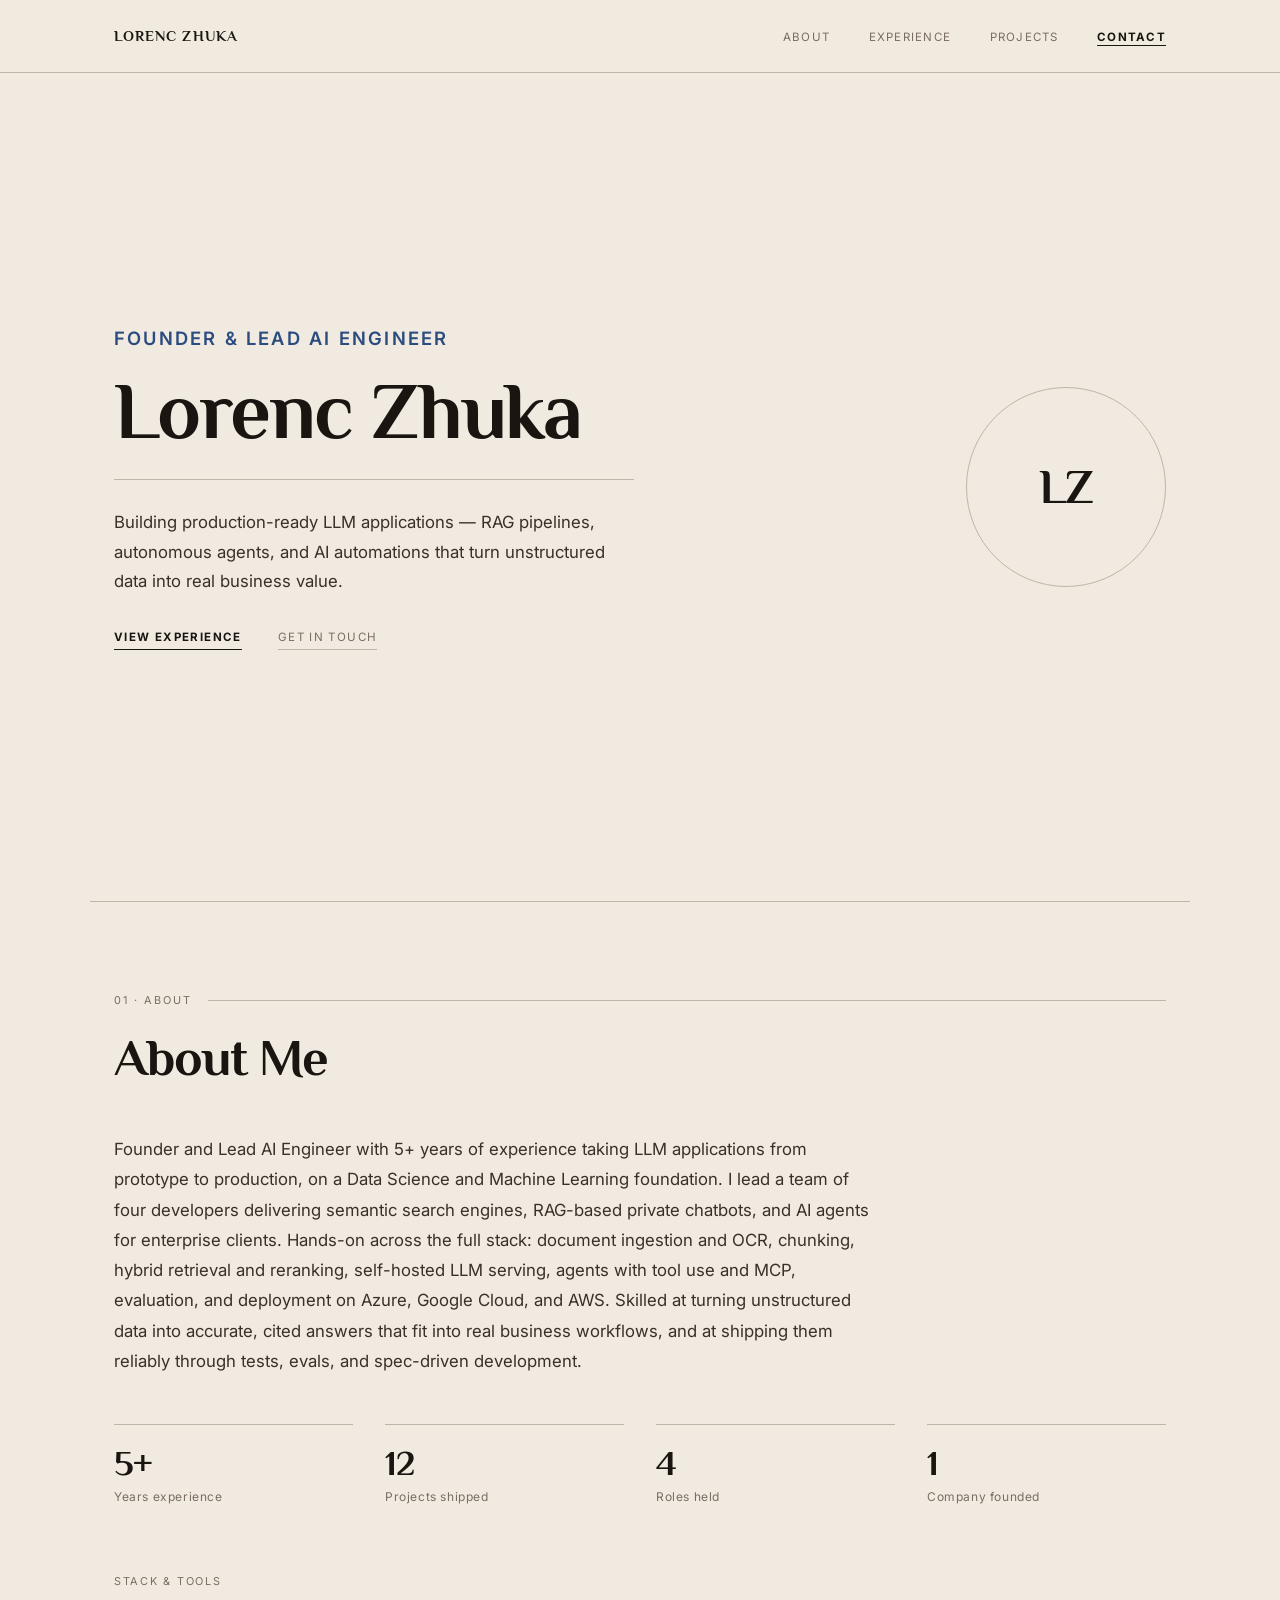
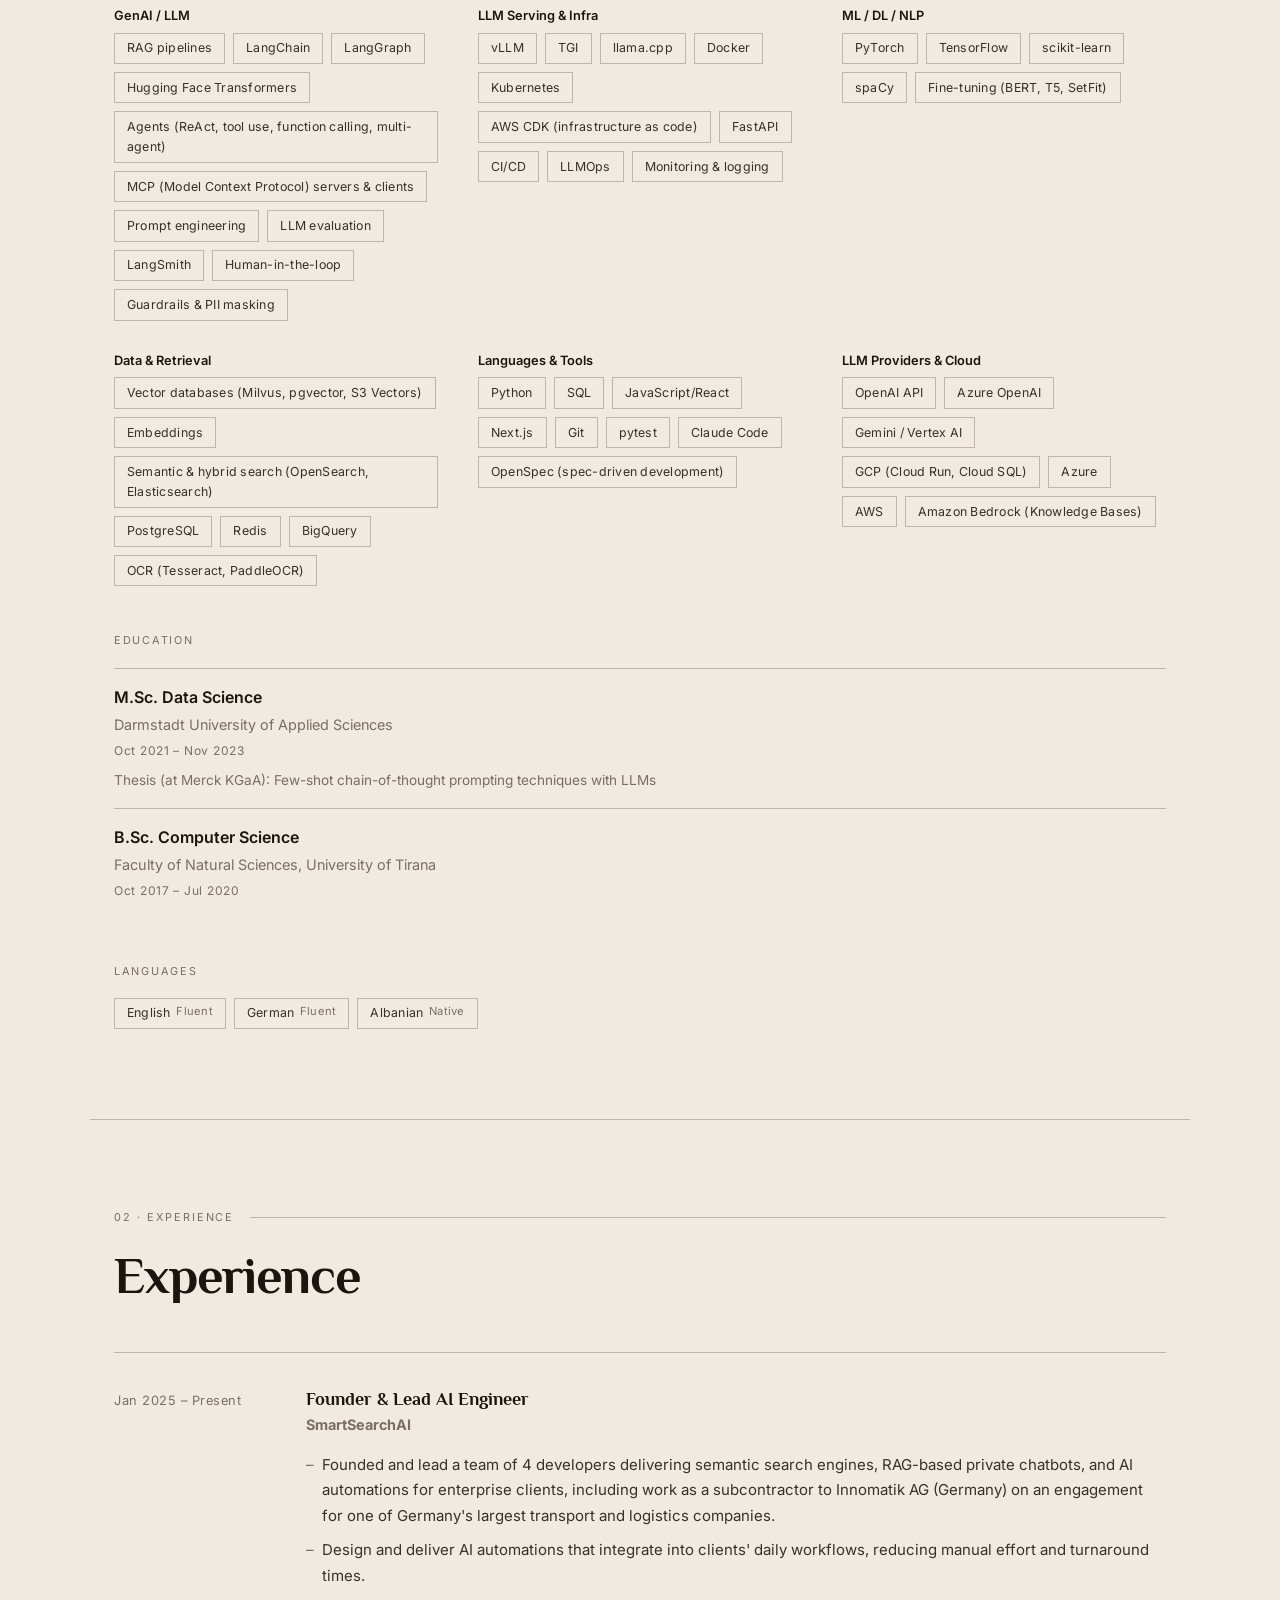
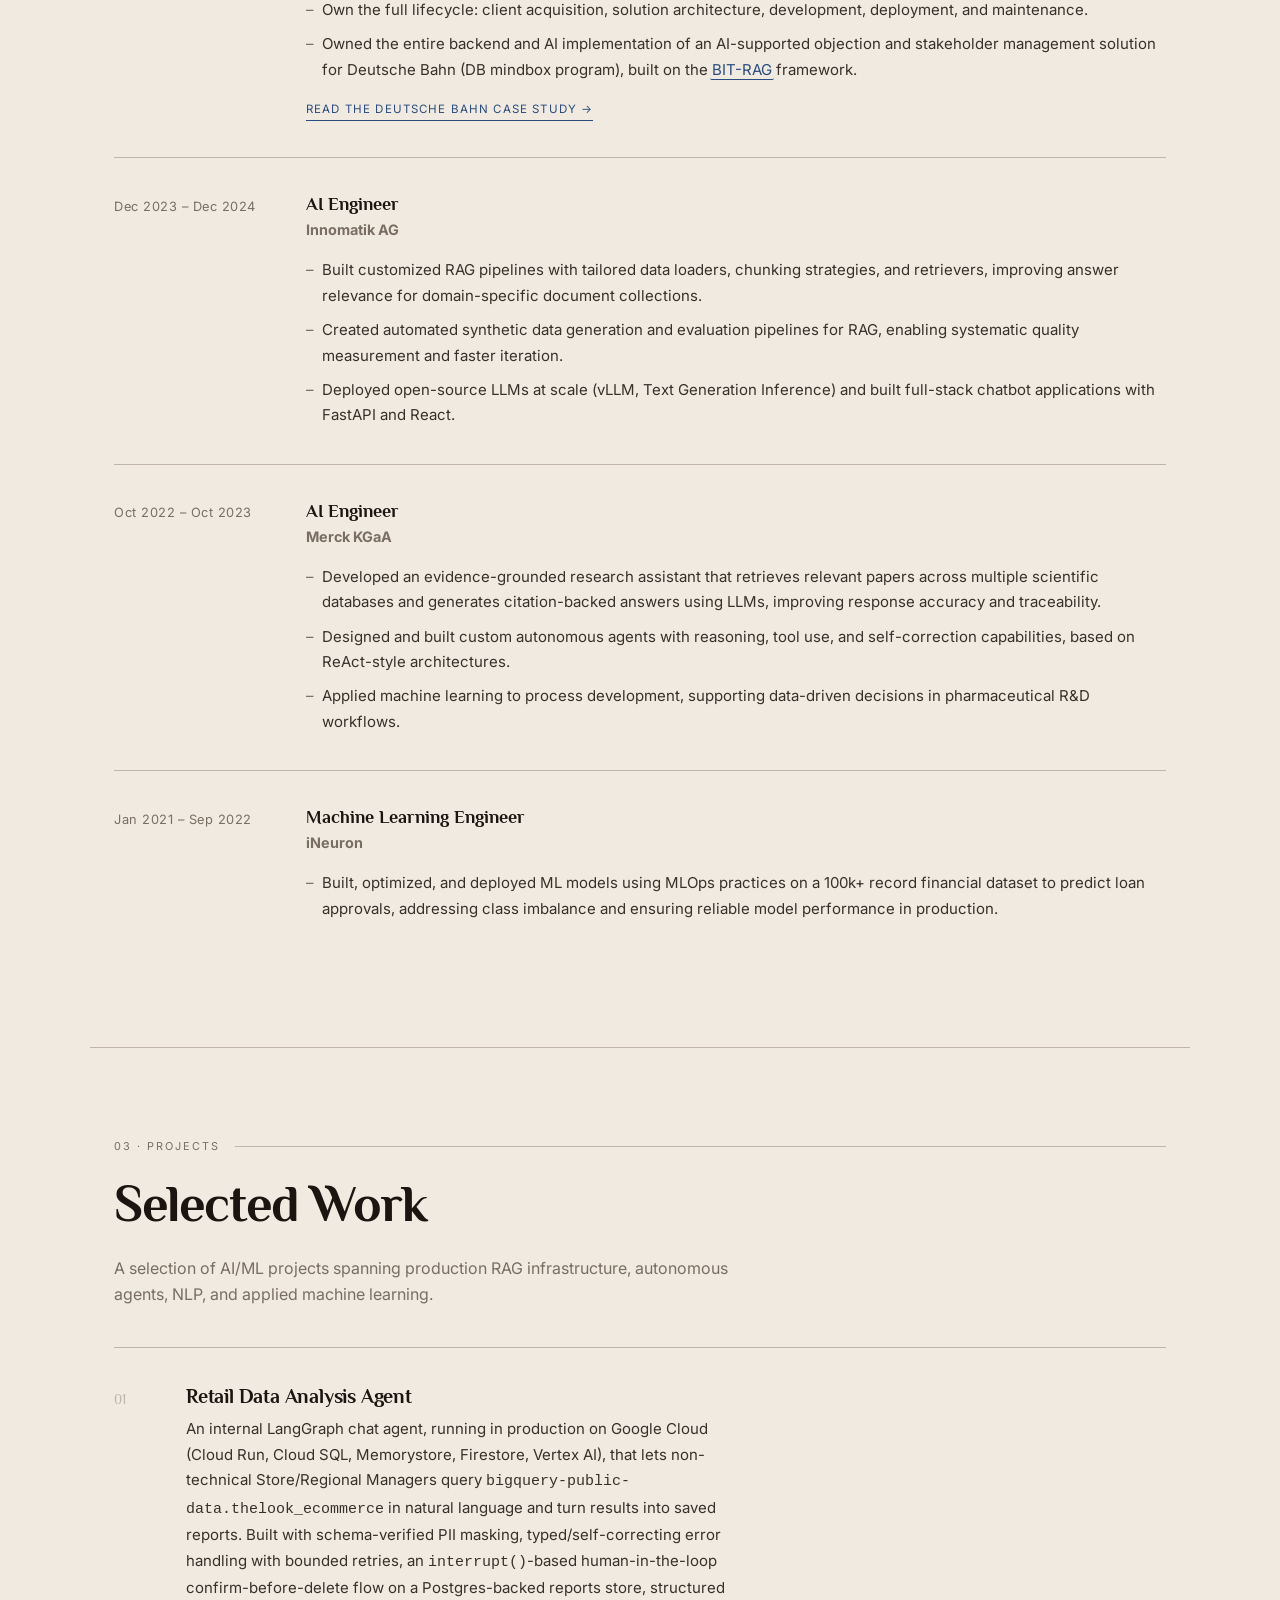
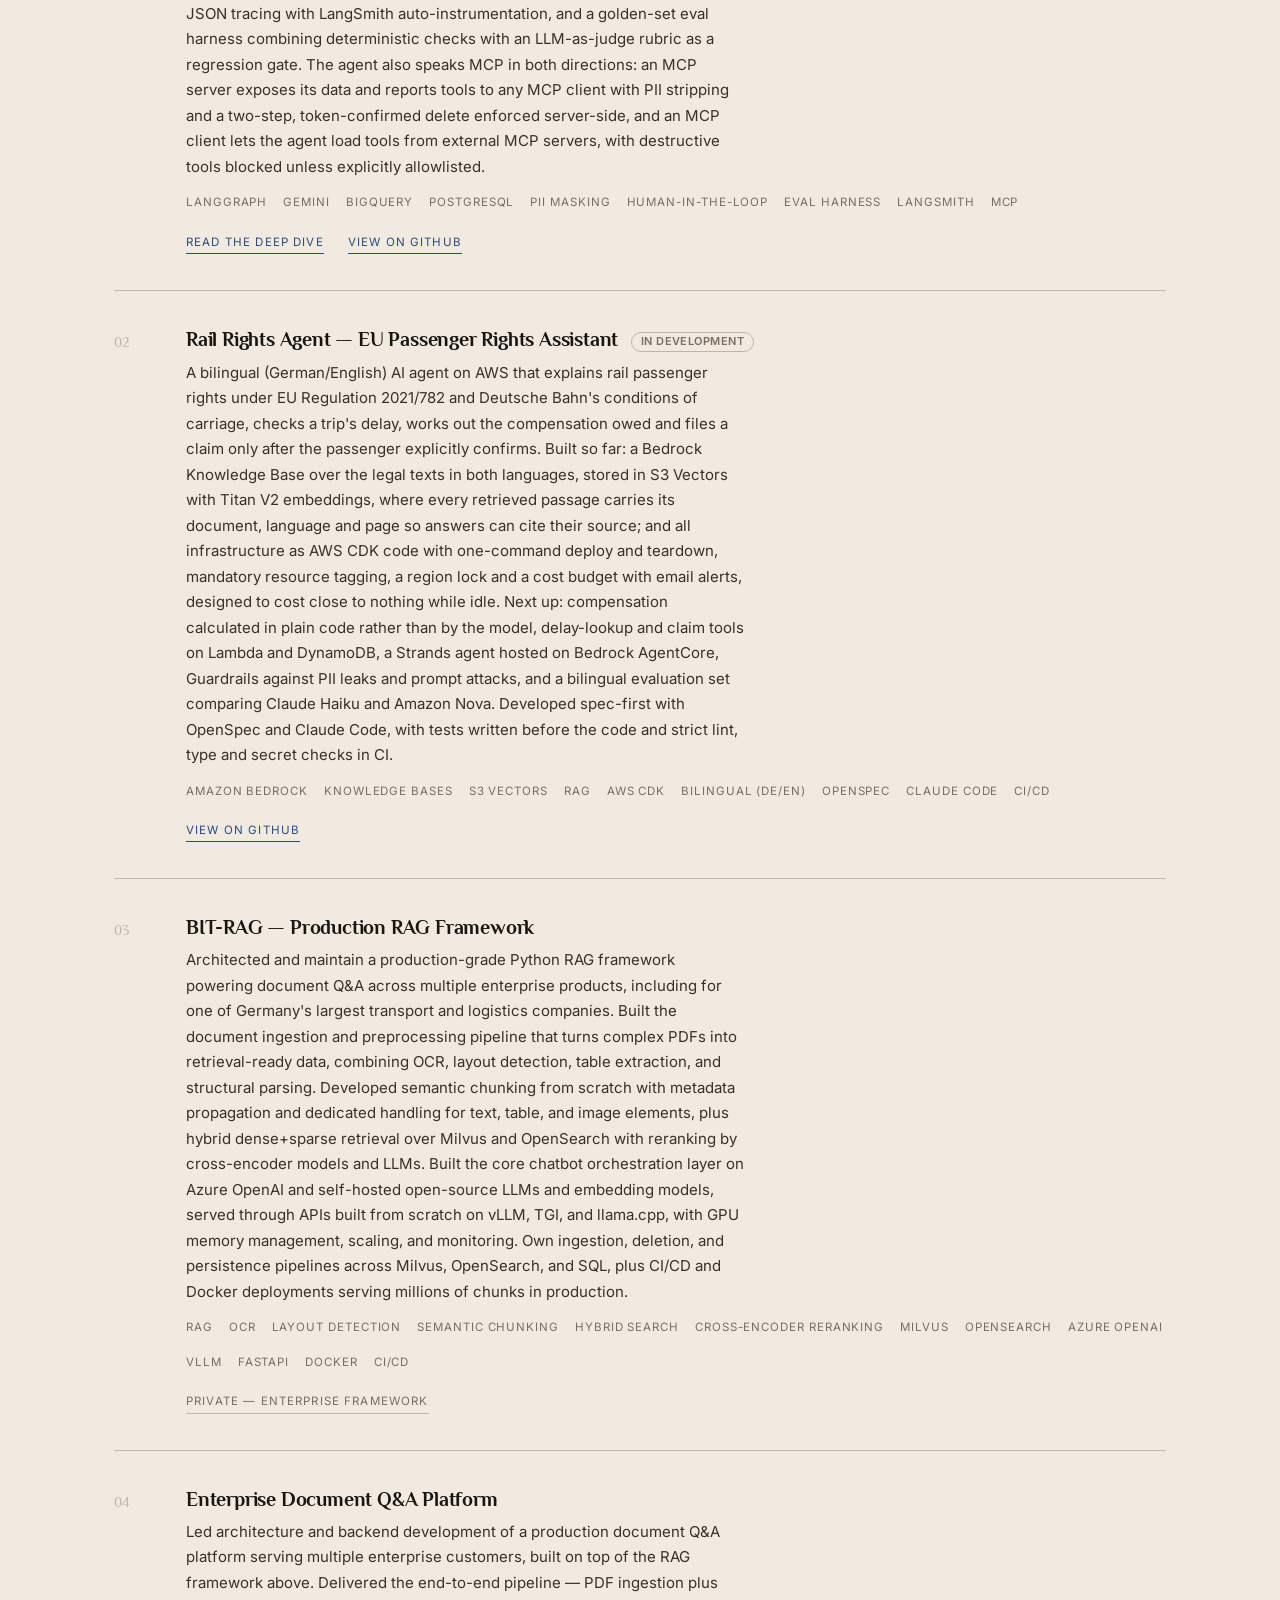
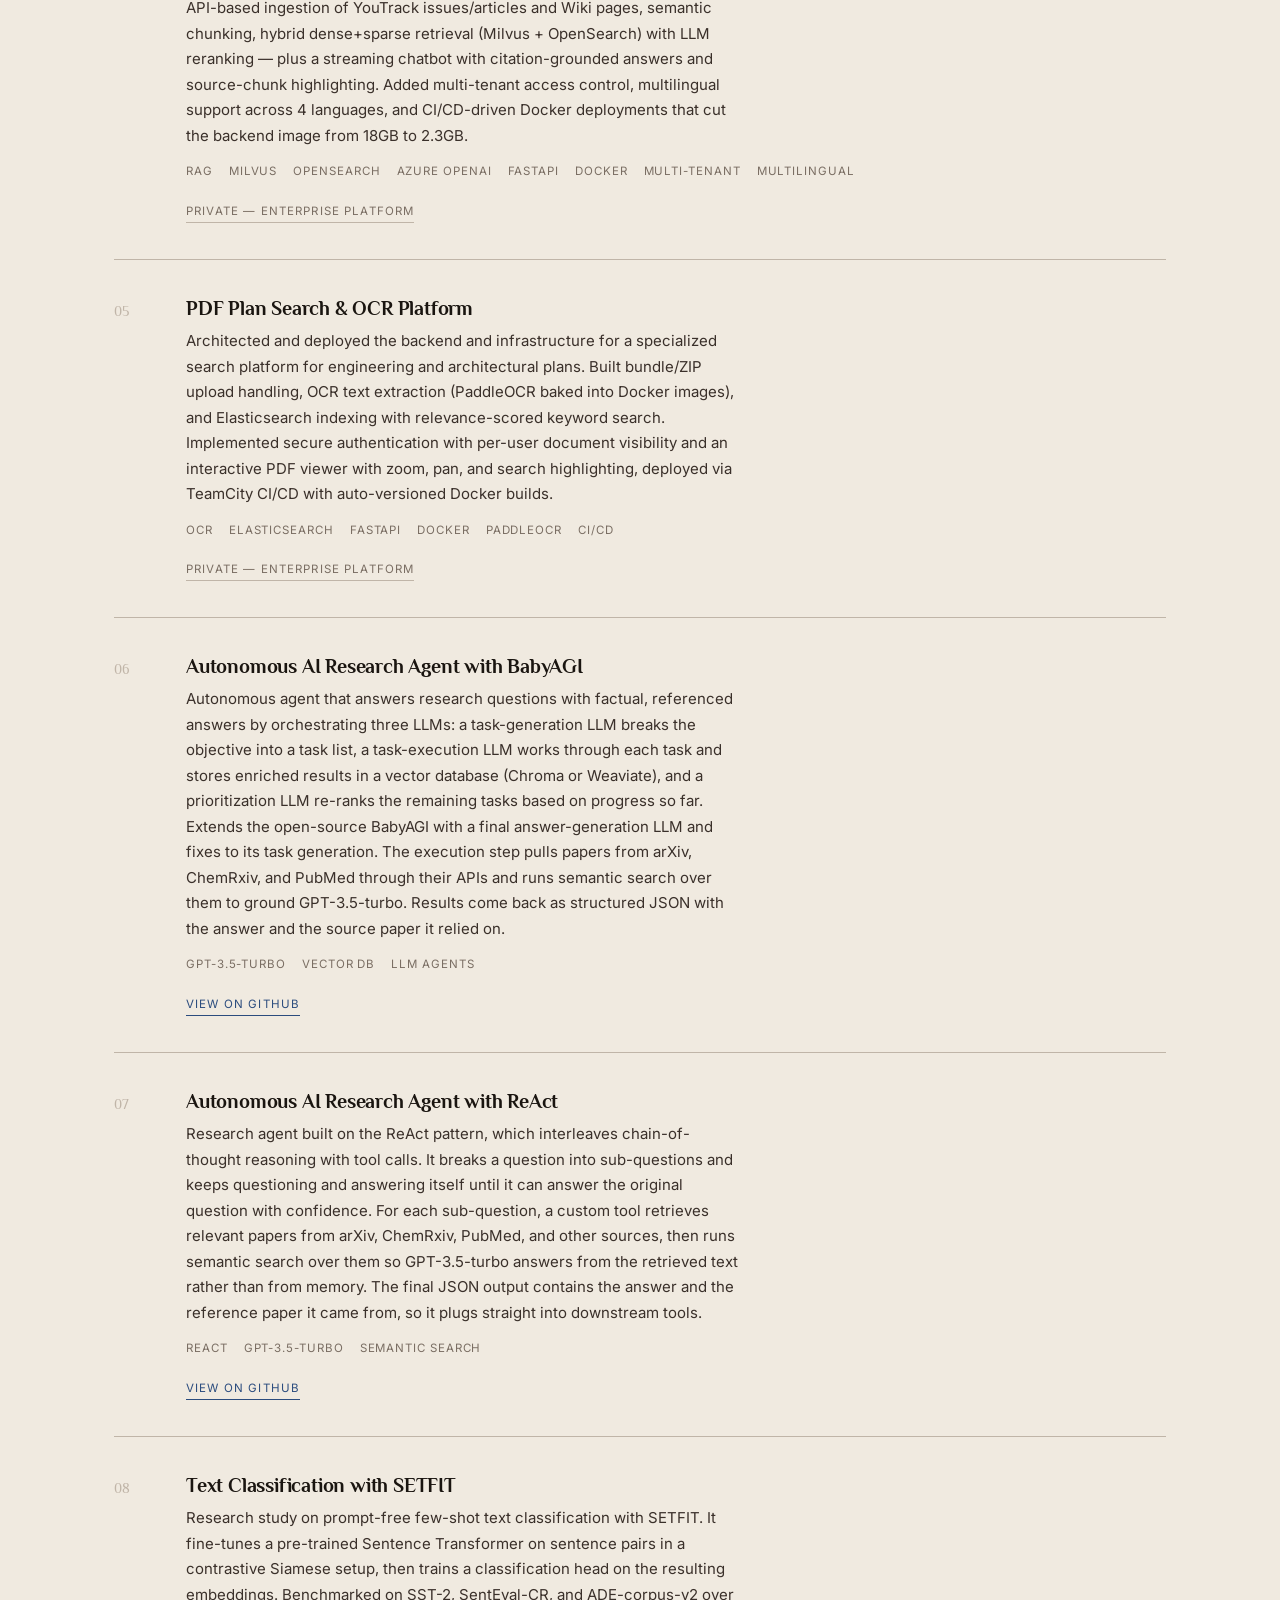
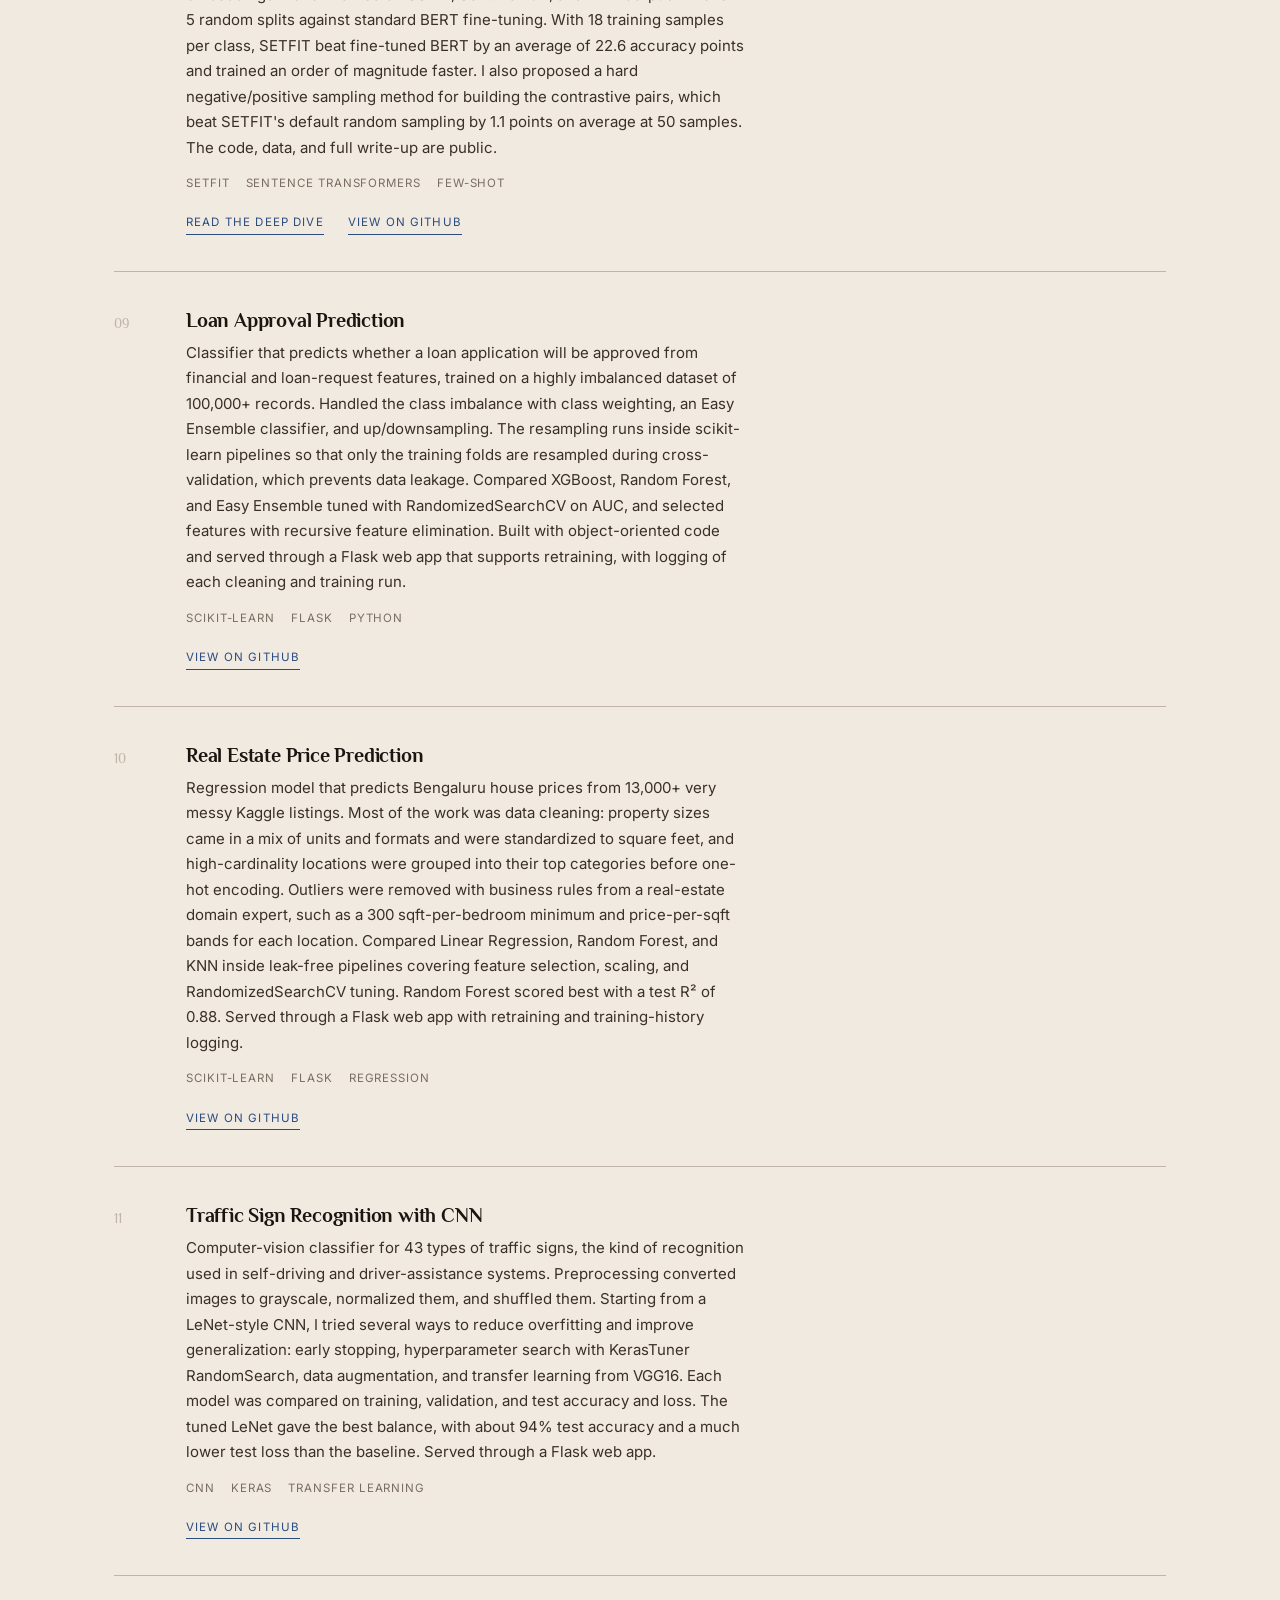
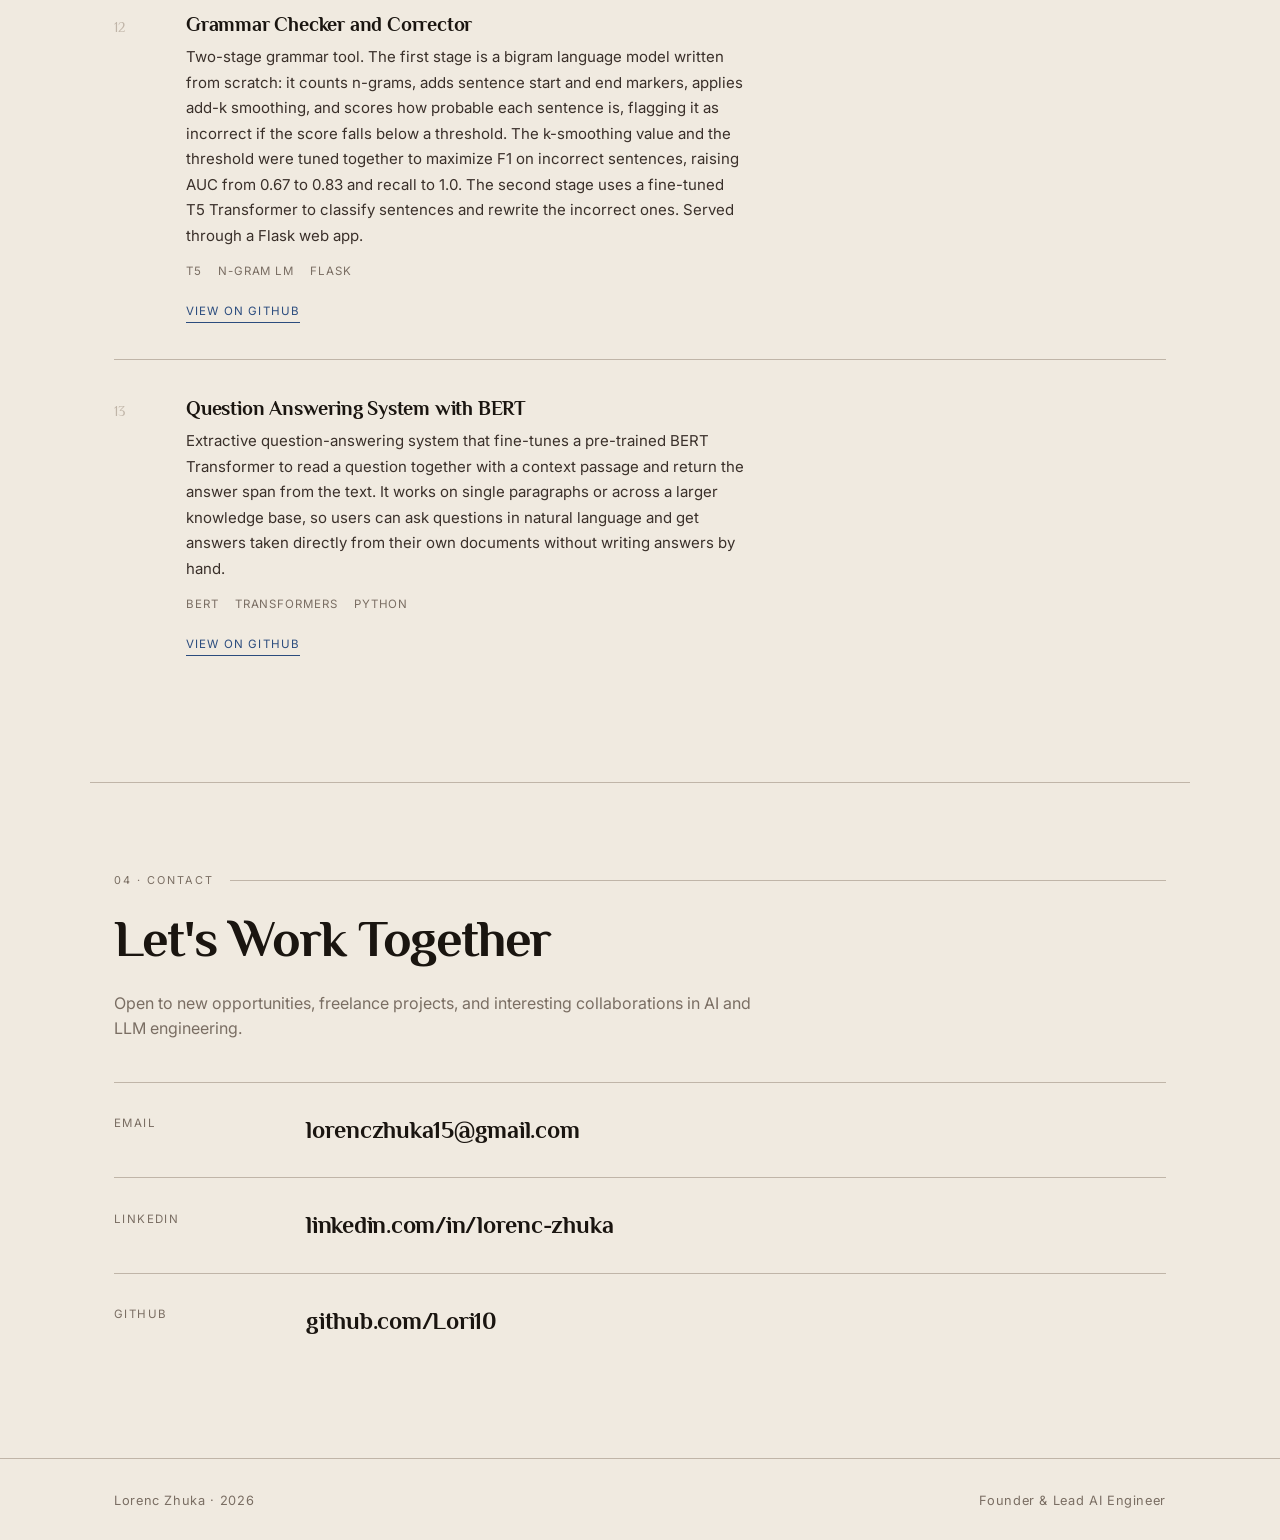
==== commit bff28f05: "docs: update About summary to reflect current projects and stack" ====
--- a/index.html
+++ b/index.html
@@ -59,11 +59,13 @@
 
       <div class="about">
         <p class="about__summary reveal">
-          Founder and Lead AI Engineer with 5+ years of experience building production LLM applications —
-          semantic search engines, RAG-based private chatbots, and autonomous agents — on a Data Science
-          and Machine Learning foundation. Hands-on across the full stack: retrieval pipelines, LLM serving,
-          evaluation, and deployment. Skilled at turning unstructured data into accurate, instantly
-          searchable knowledge that integrates into real business workflows.
+          Founder and Lead AI Engineer with 5+ years of experience taking LLM applications from prototype
+          to production, on a Data Science and Machine Learning foundation. I lead a team of four developers
+          delivering semantic search engines, RAG-based private chatbots, and AI agents for enterprise clients.
+          Hands-on across the full stack: document ingestion and OCR, chunking, hybrid retrieval and reranking,
+          self-hosted LLM serving, agents with tool use and MCP, evaluation, and deployment on Azure, Google
+          Cloud, and AWS. Skilled at turning unstructured data into accurate, cited answers that fit into real
+          business workflows, and at shipping them reliably through tests, evals, and spec-driven development.
         </p>
 
         <div class="stats reveal">
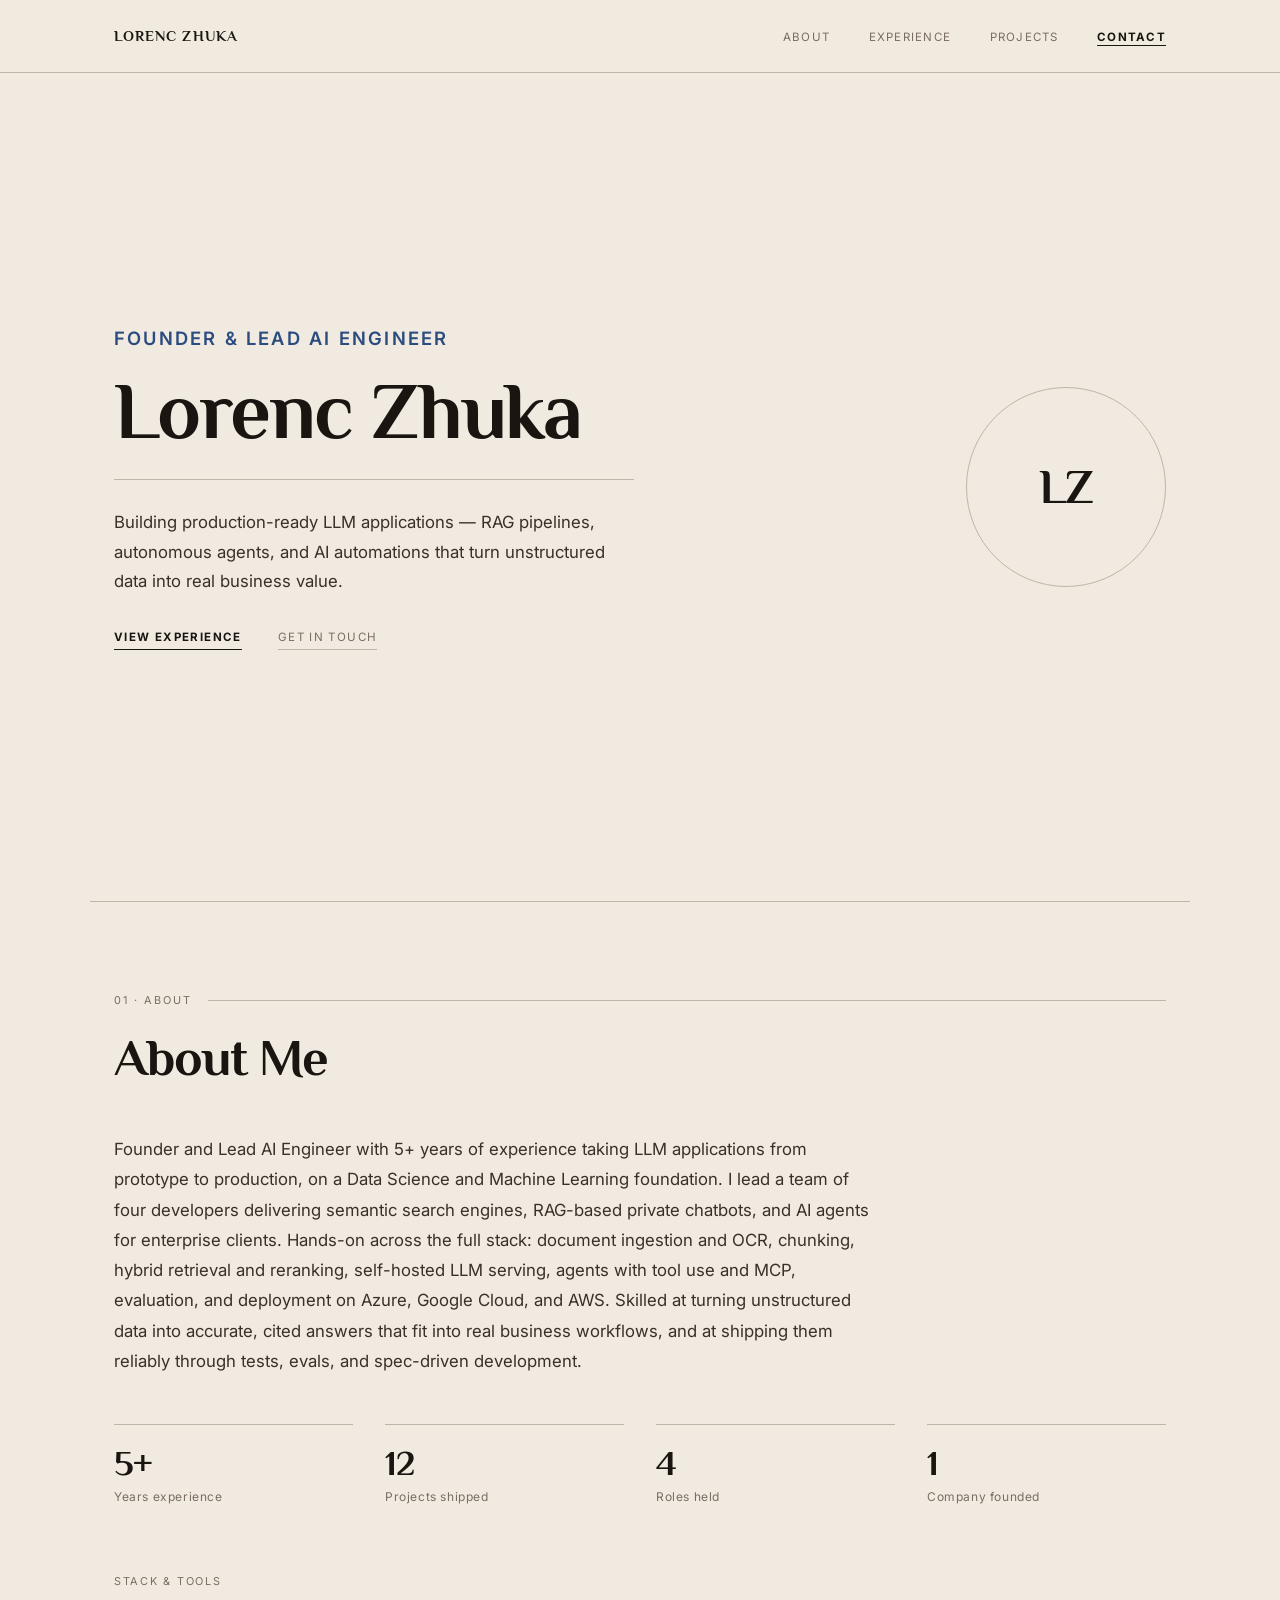
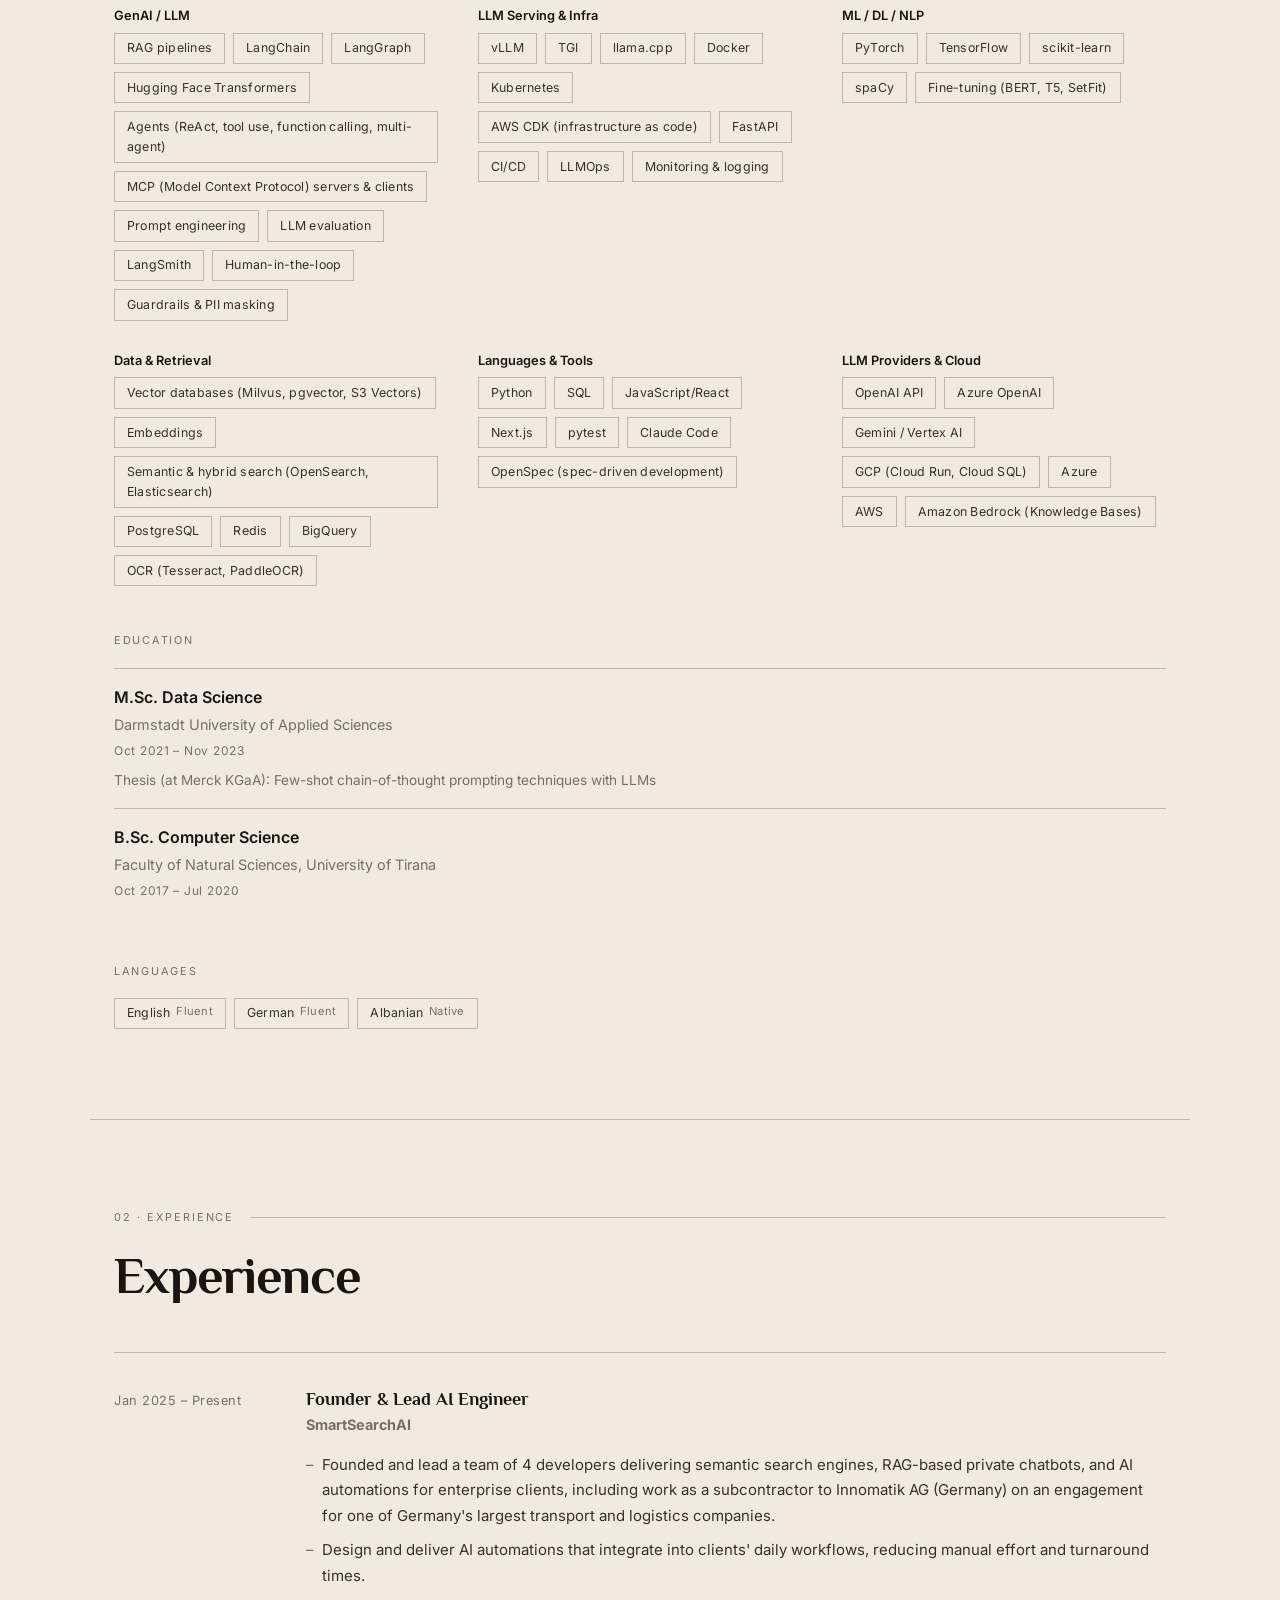
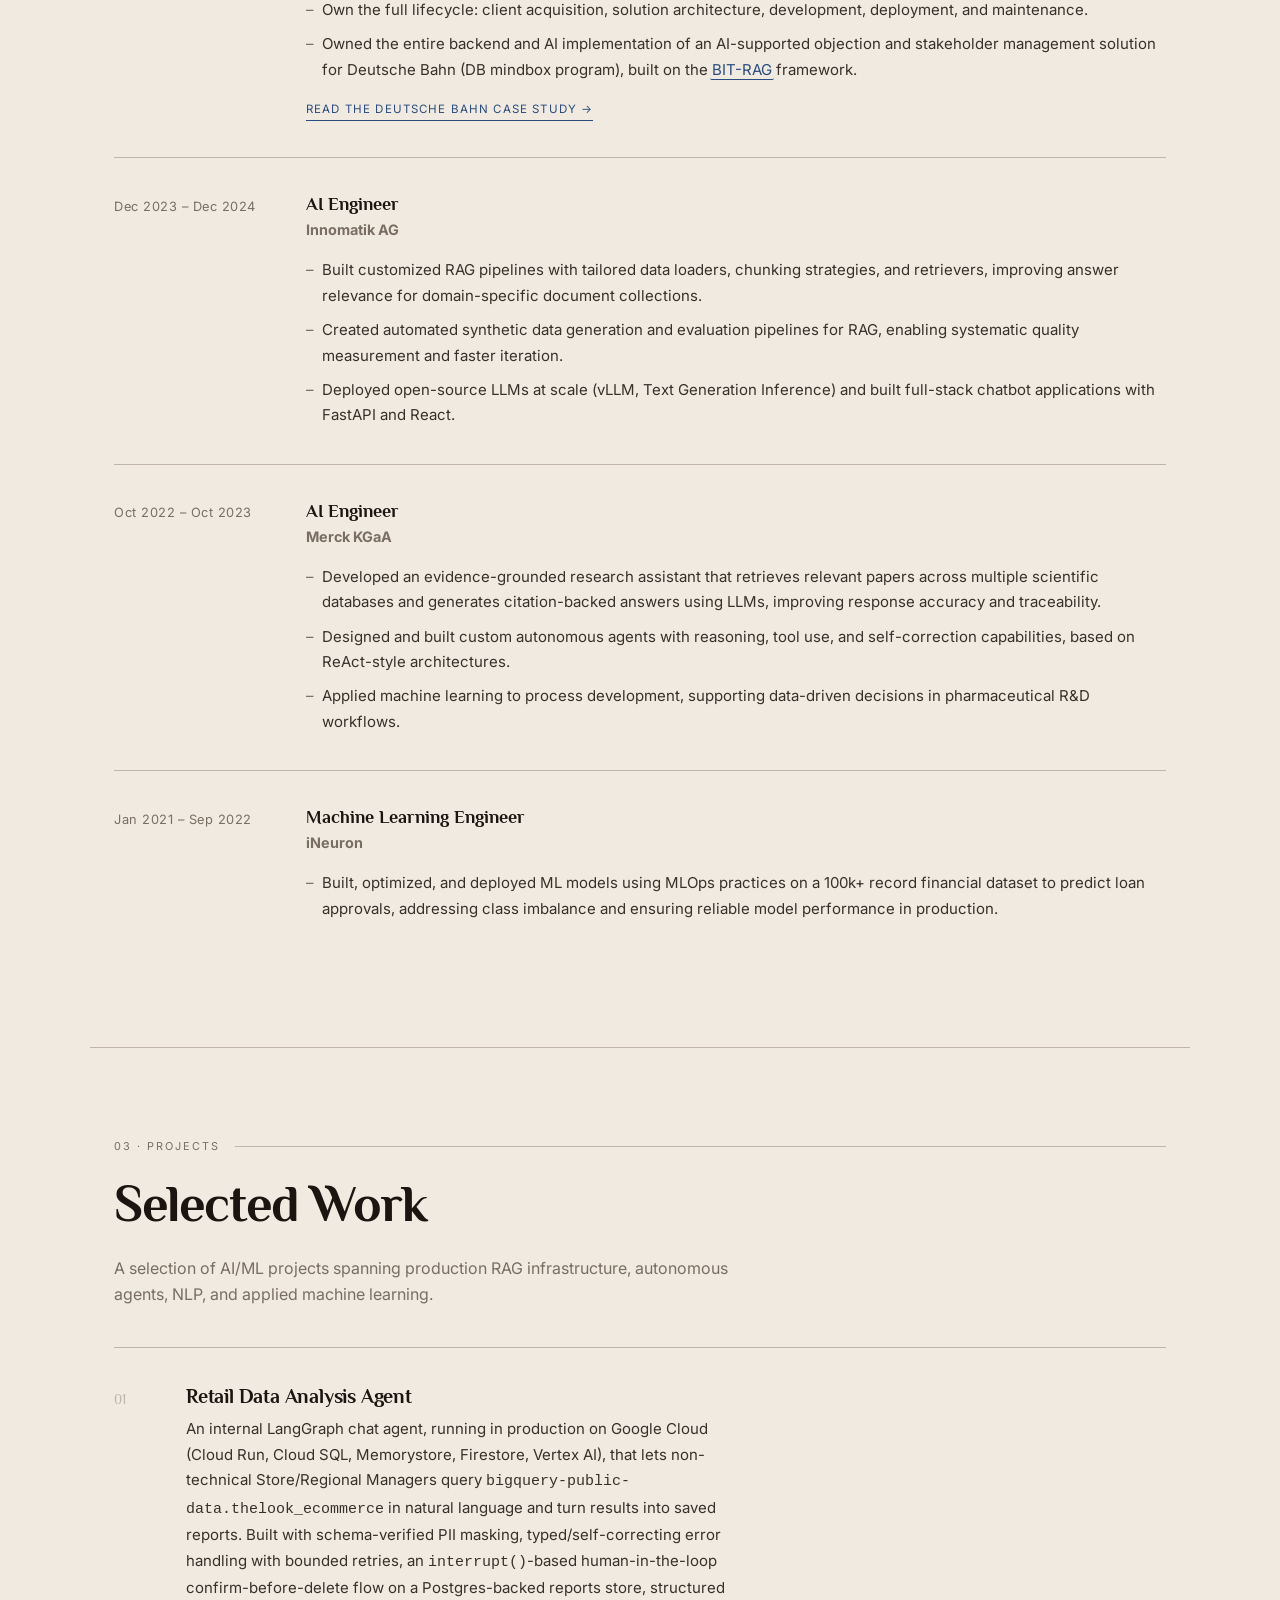
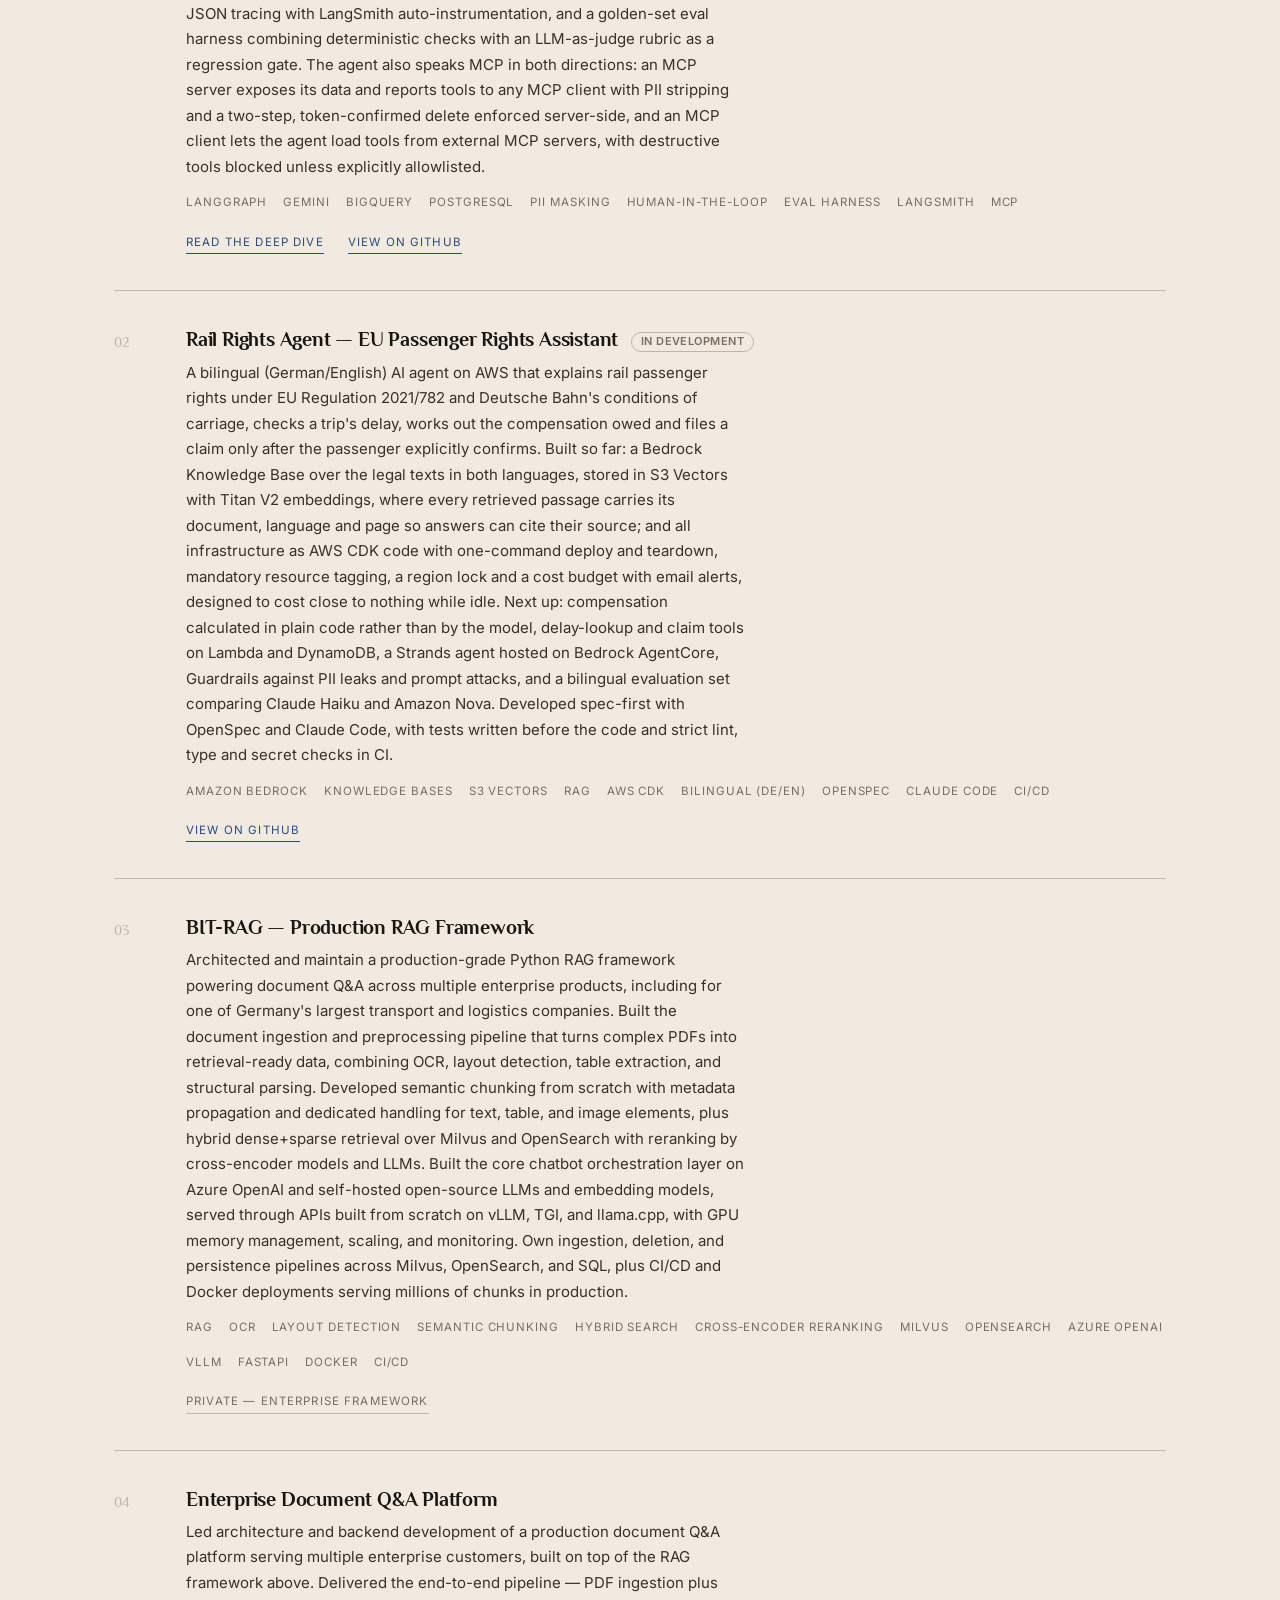
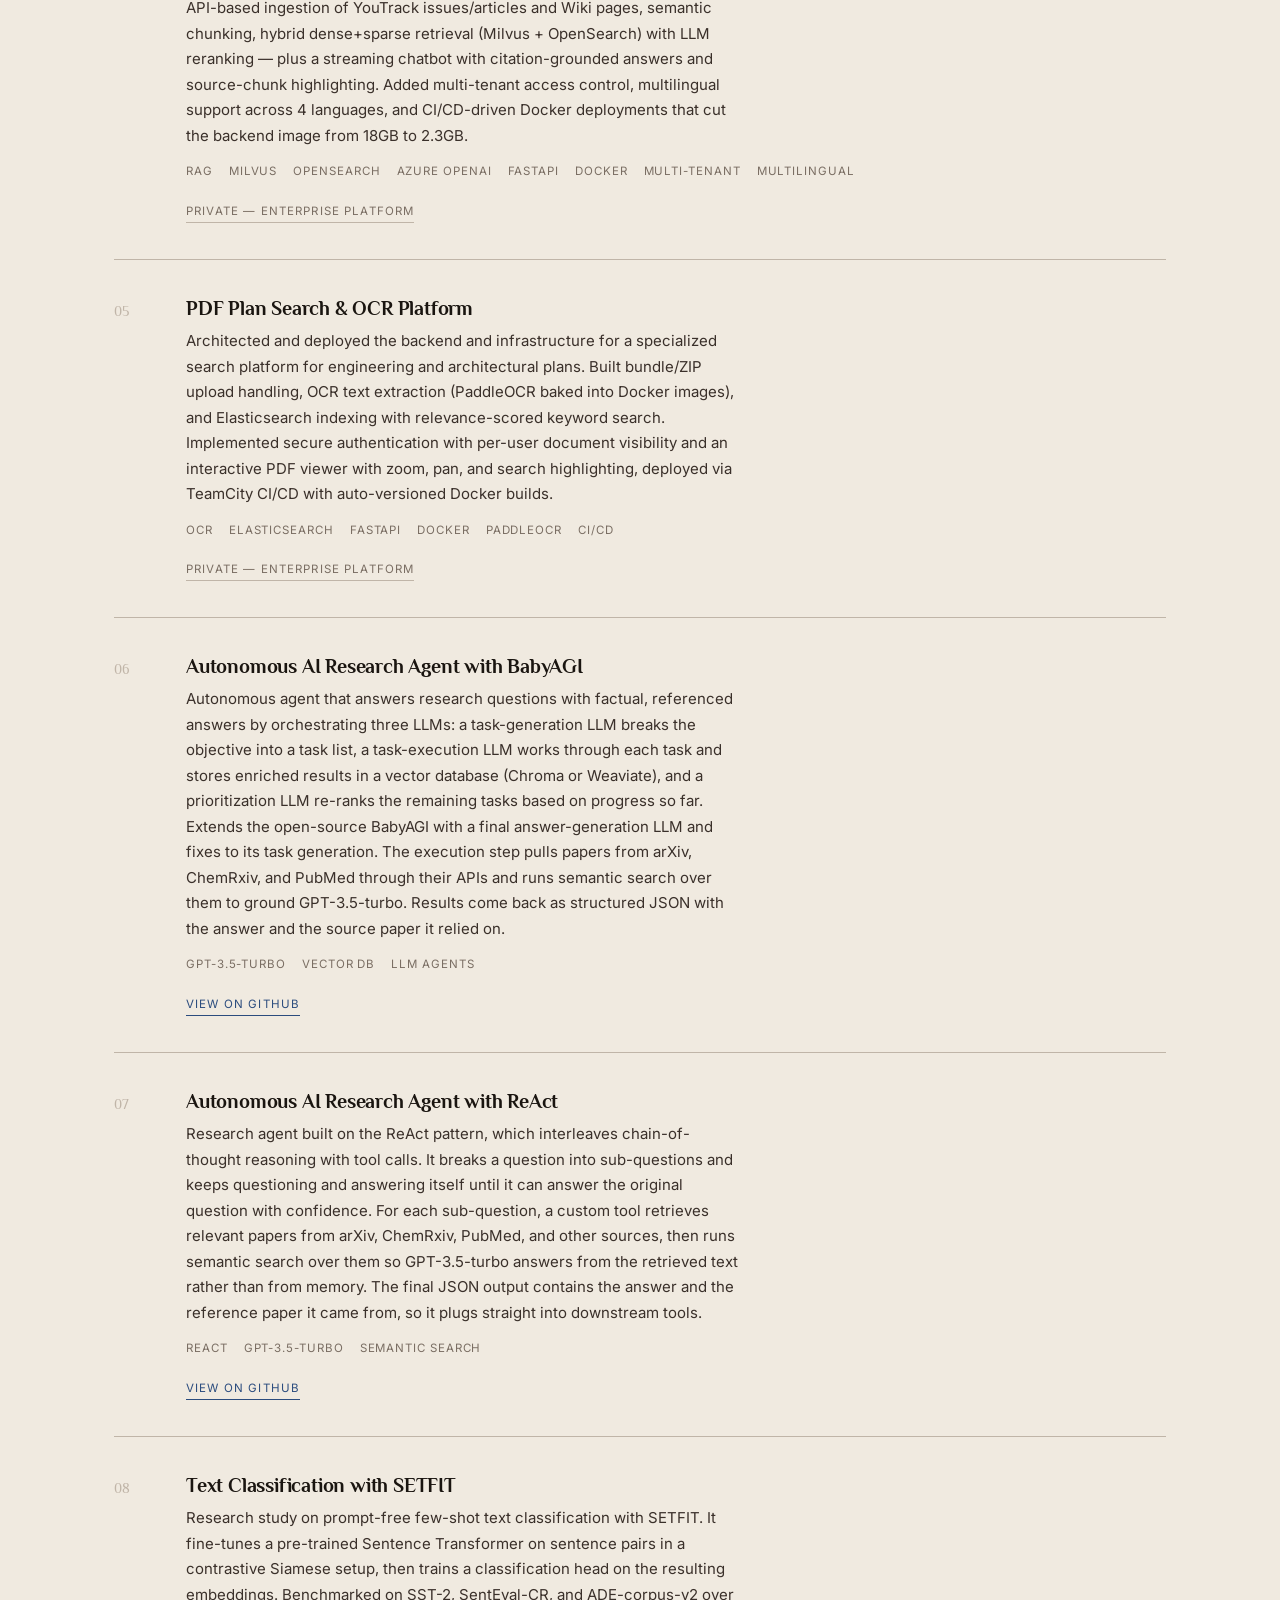
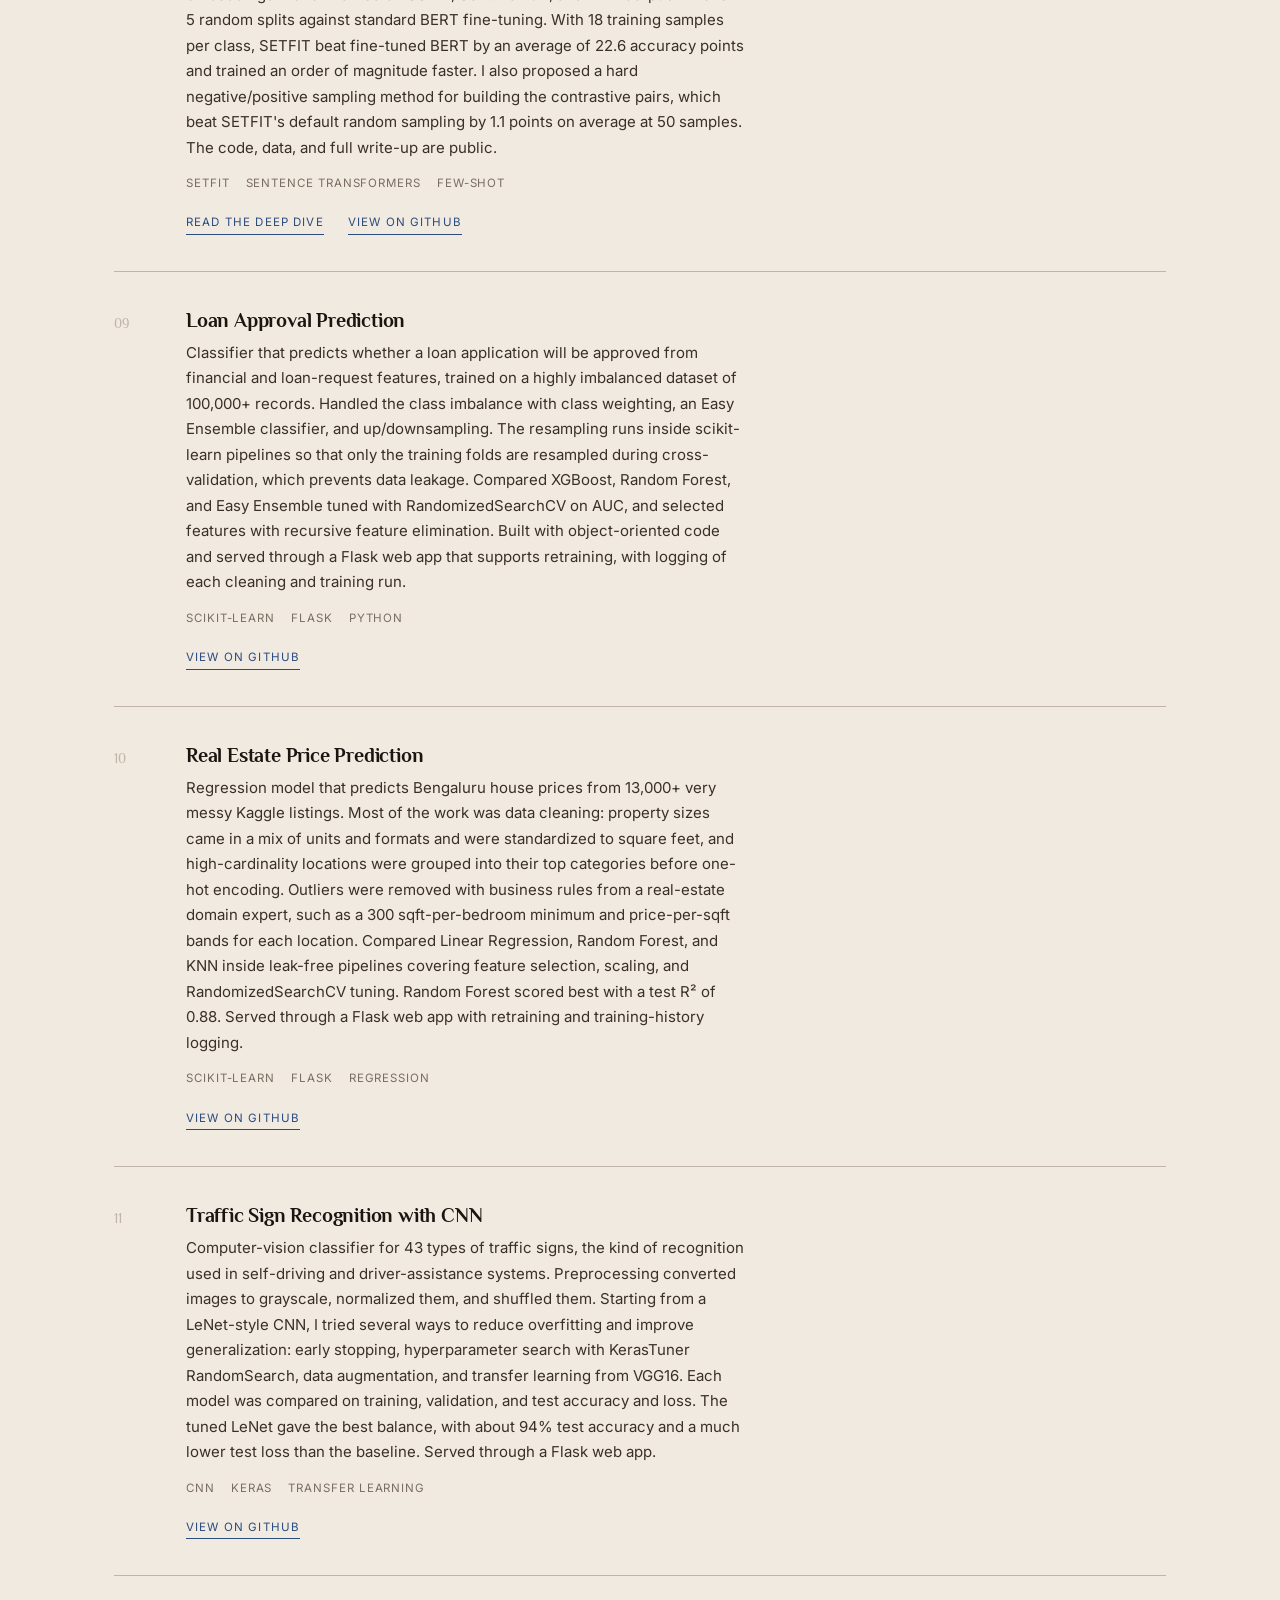
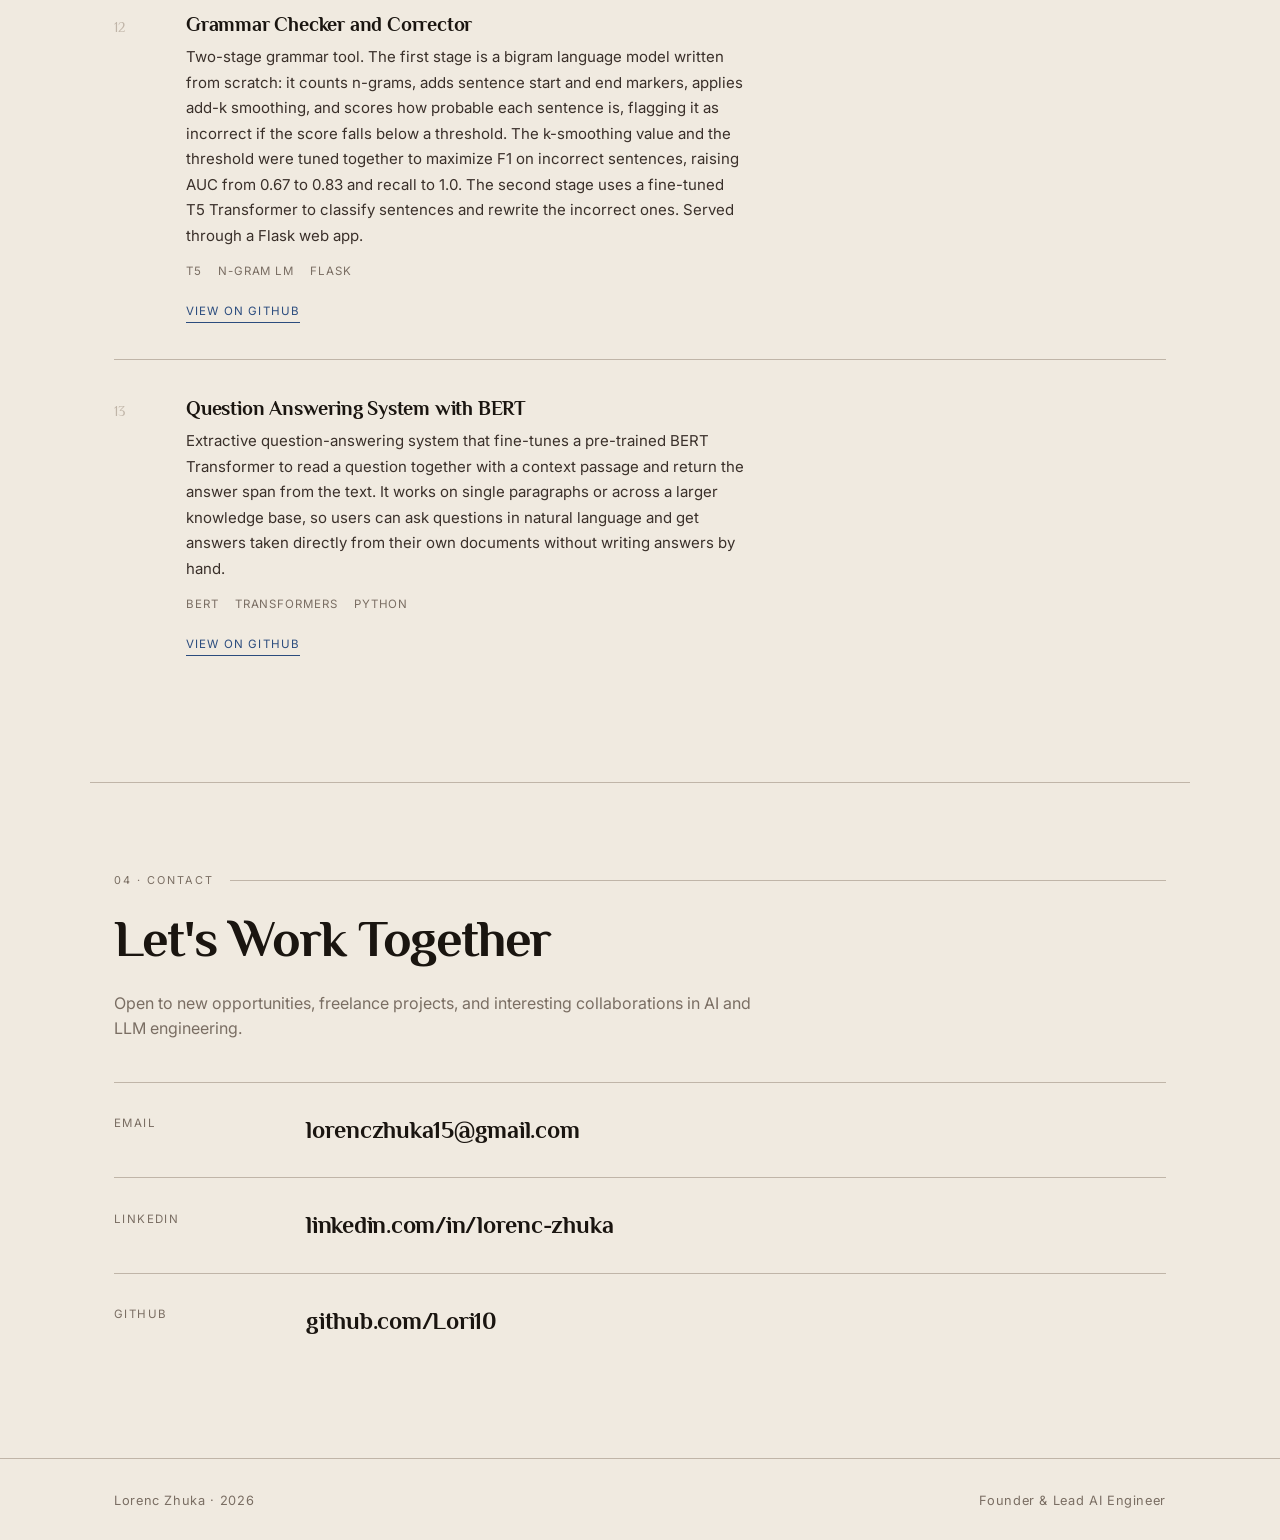
==== commit 05c6d3cb: "chore: remove Git from skills" ====
--- a/index.html
+++ b/index.html
@@ -117,7 +117,7 @@
             <div class="stack__group">
               <h5>Languages &amp; Tools</h5>
               <div class="tags">
-                <span class="tag">Python</span><span class="tag">SQL</span><span class="tag">JavaScript/React</span><span class="tag">Next.js</span><span class="tag">Git</span><span class="tag">pytest</span><span class="tag">Claude Code</span><span class="tag">OpenSpec (spec-driven development)</span>
+                <span class="tag">Python</span><span class="tag">SQL</span><span class="tag">JavaScript/React</span><span class="tag">Next.js</span><span class="tag">pytest</span><span class="tag">Claude Code</span><span class="tag">OpenSpec (spec-driven development)</span>
               </div>
             </div>
             <div class="stack__group">
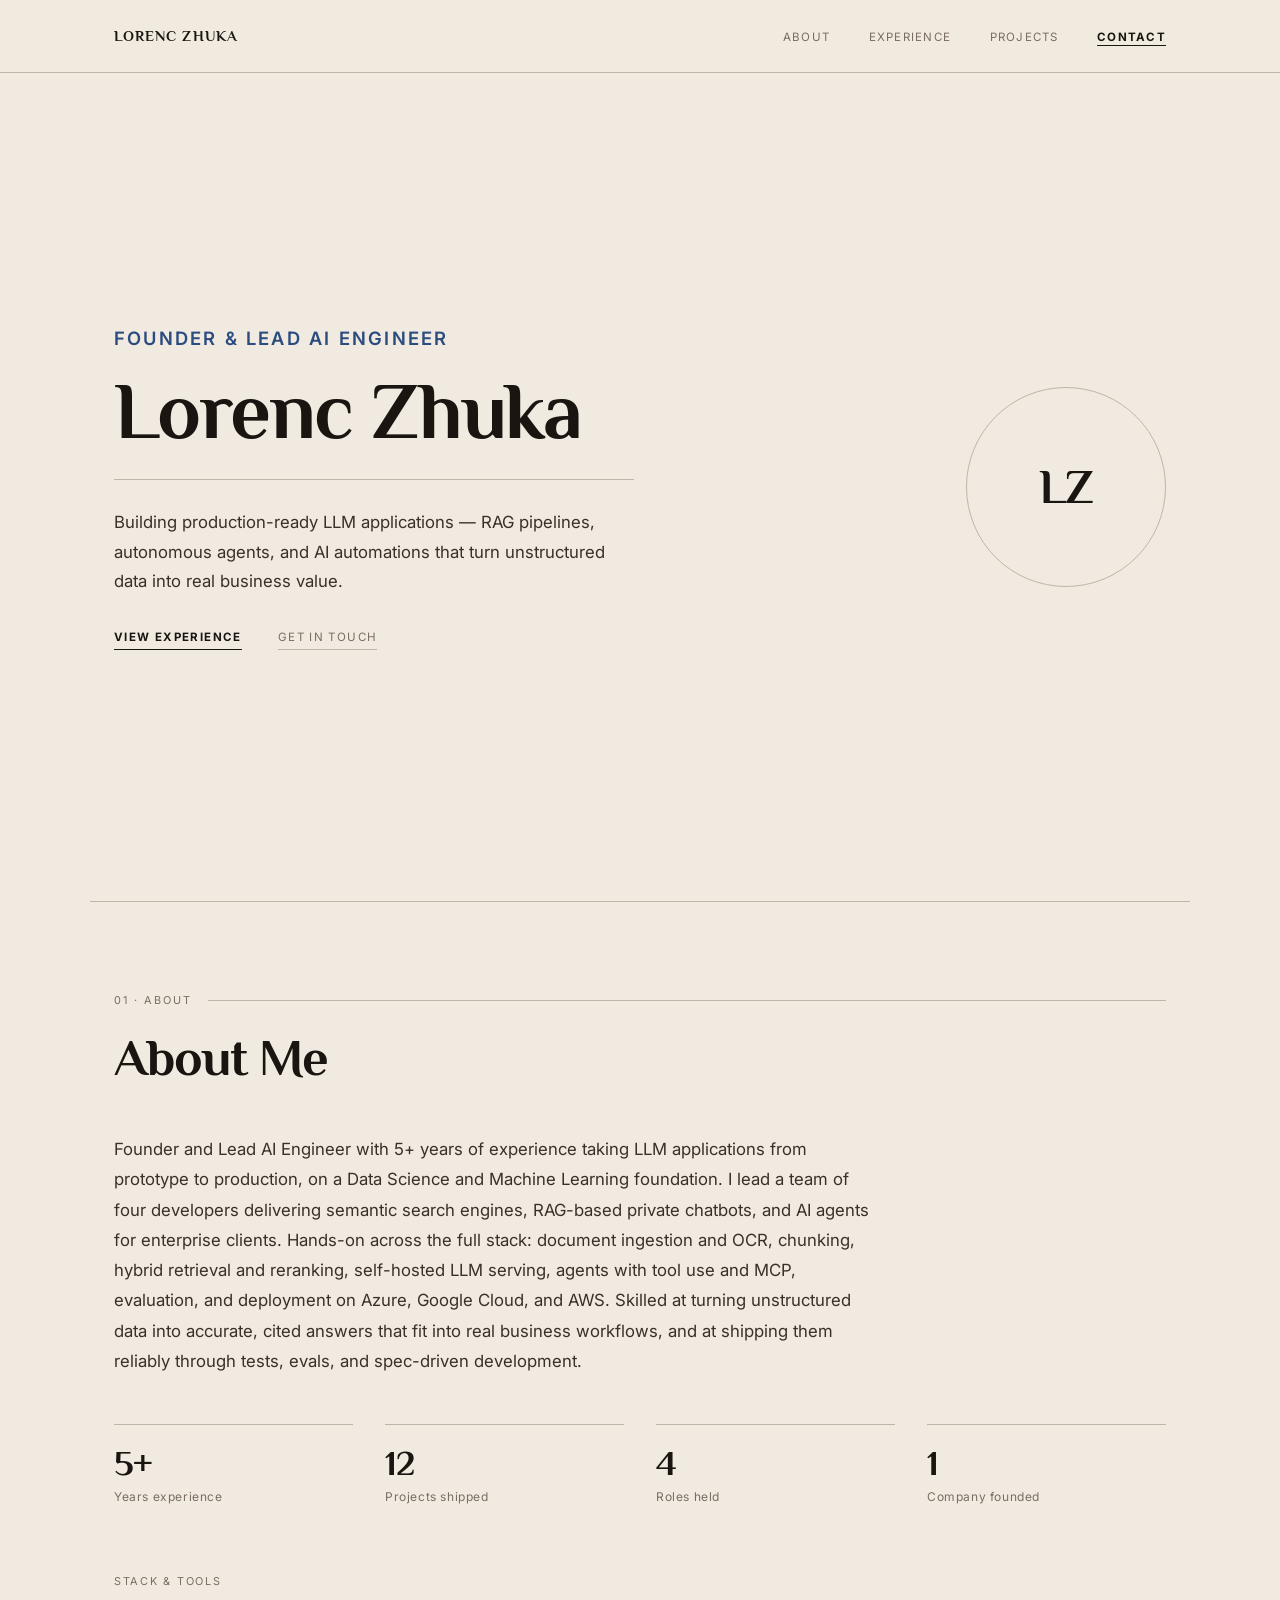
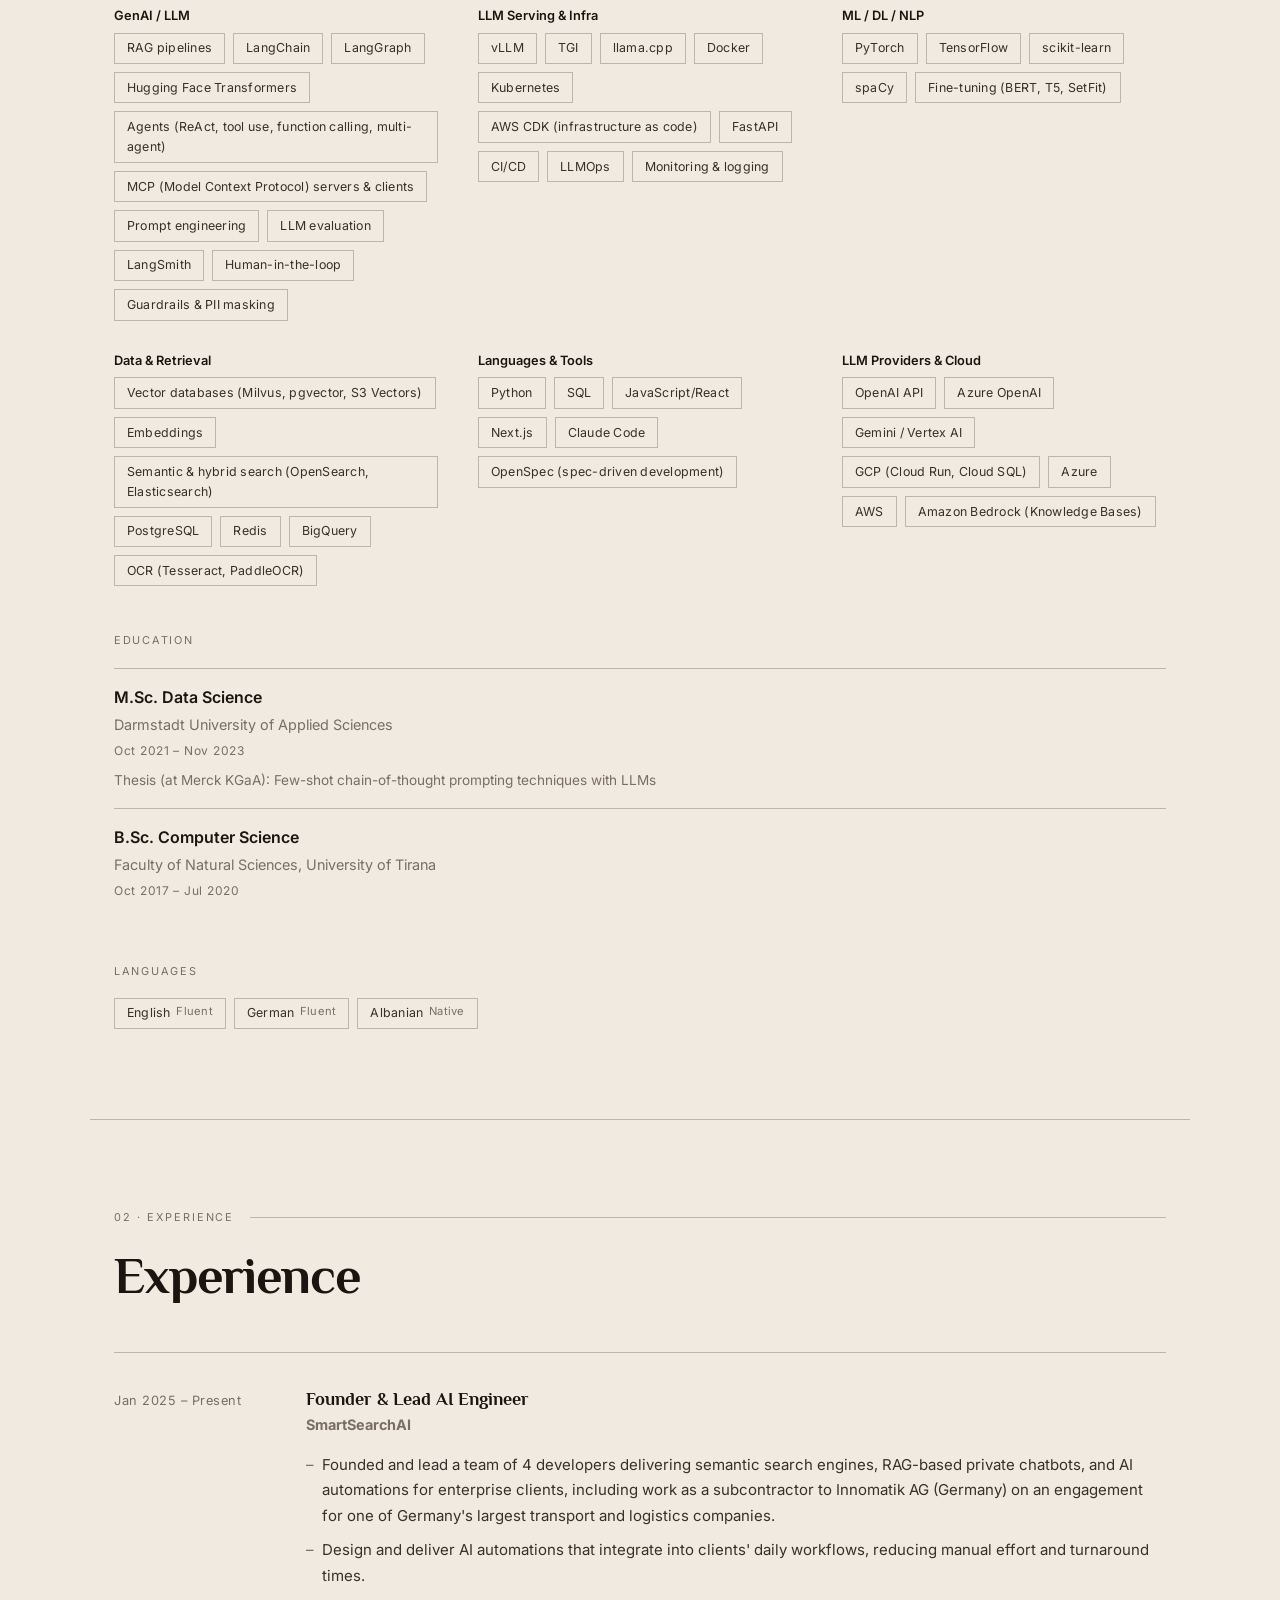
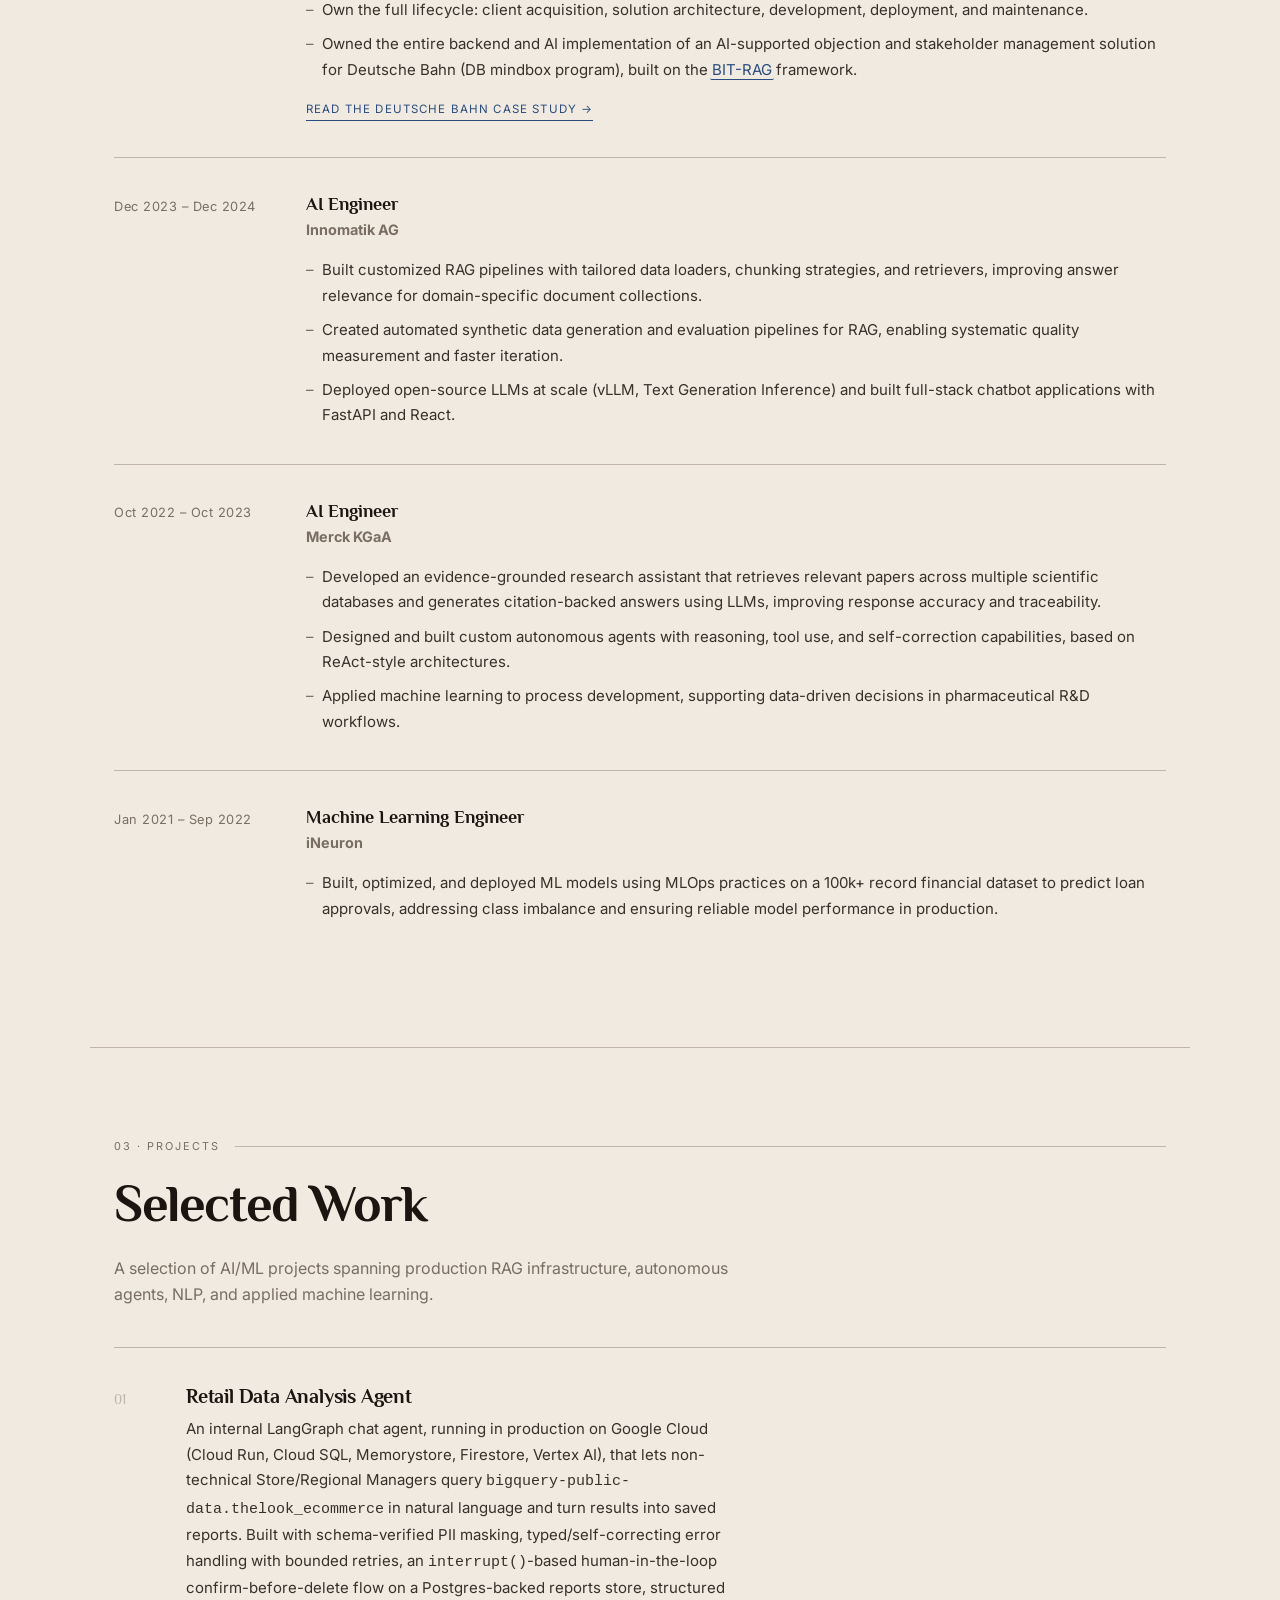
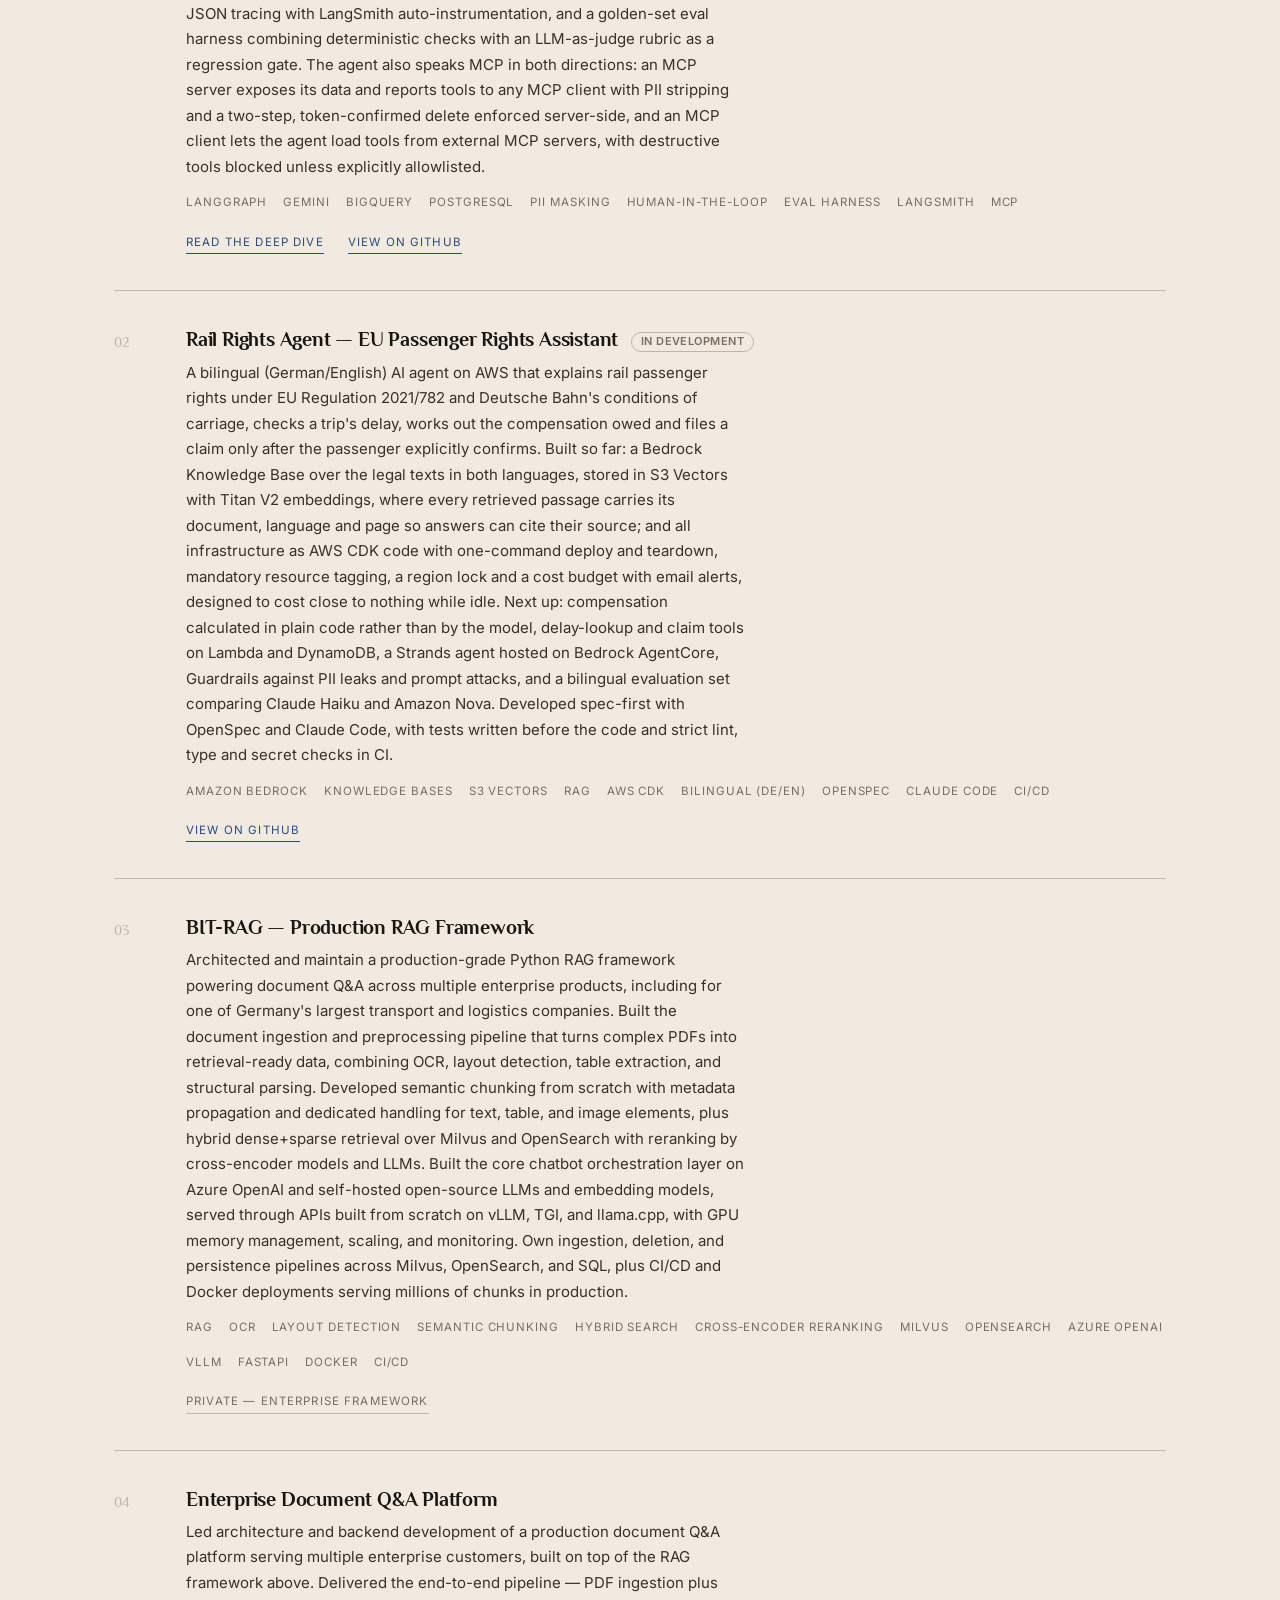
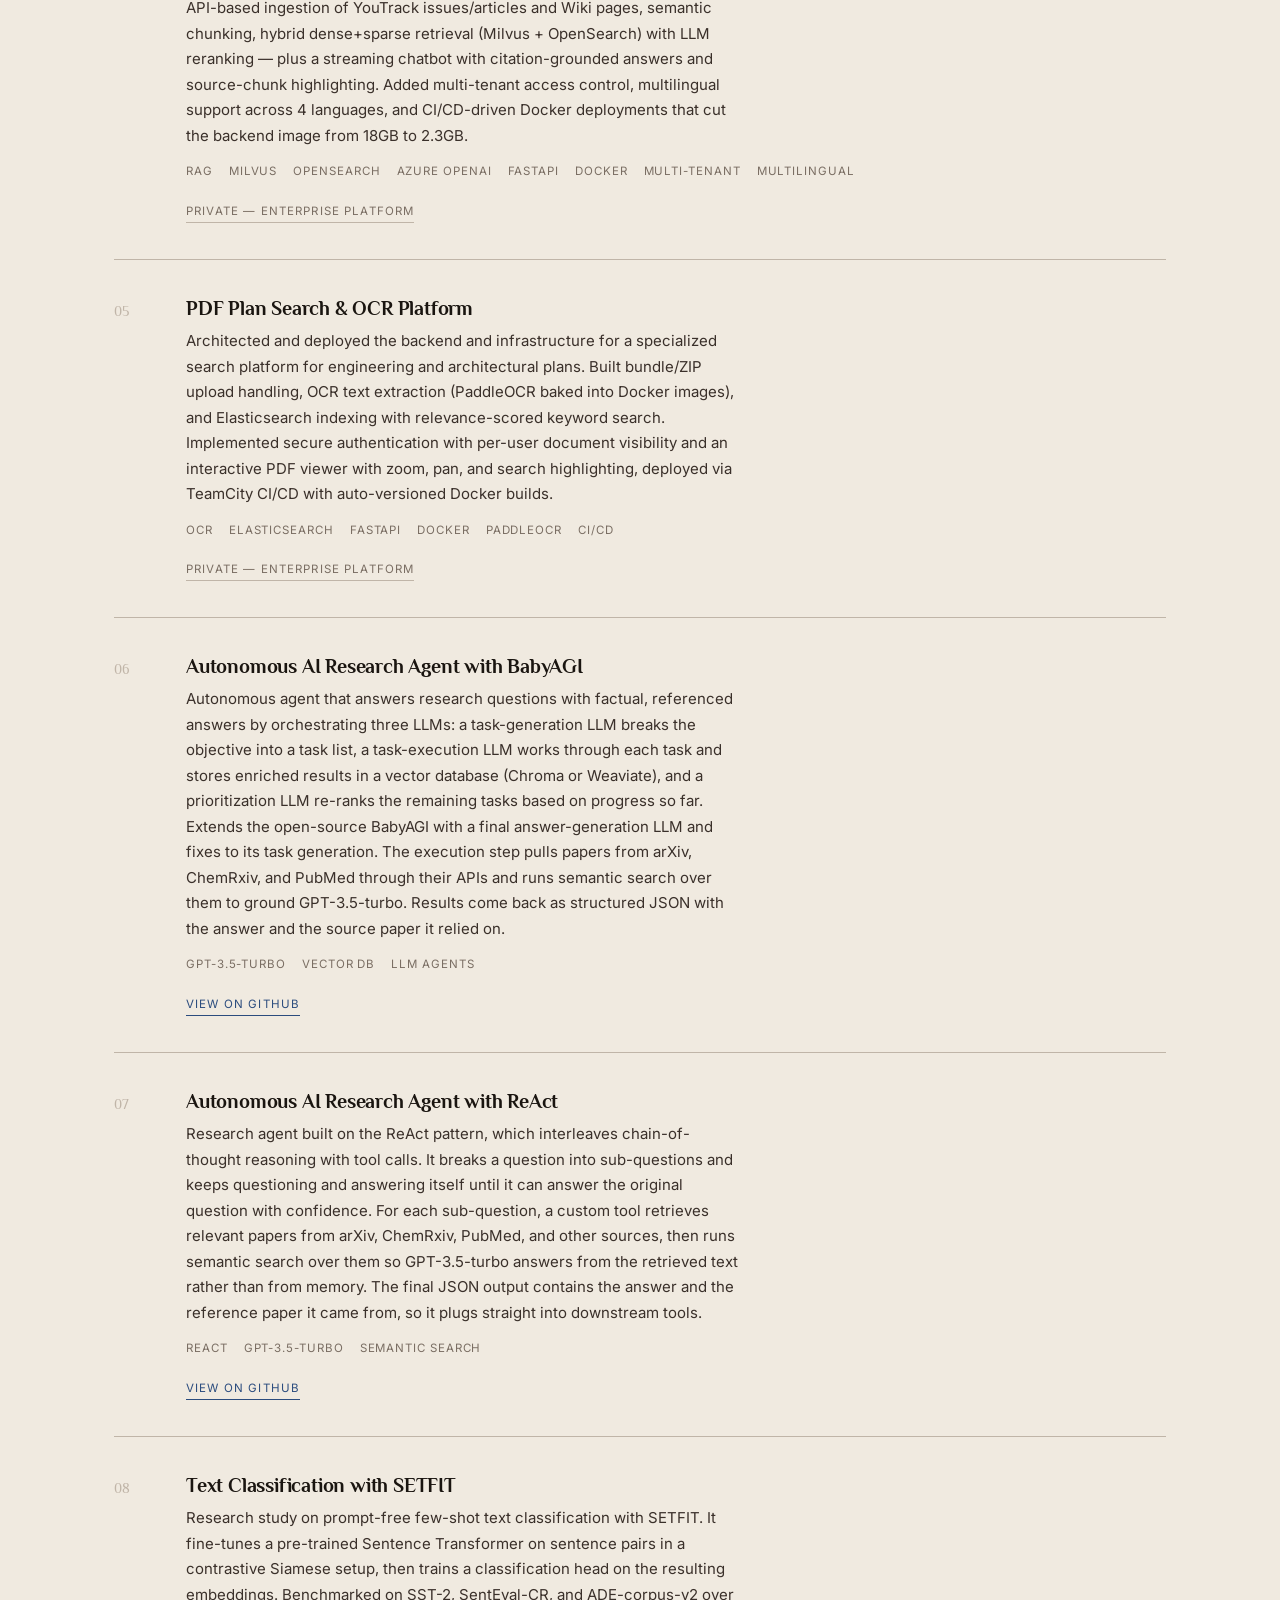
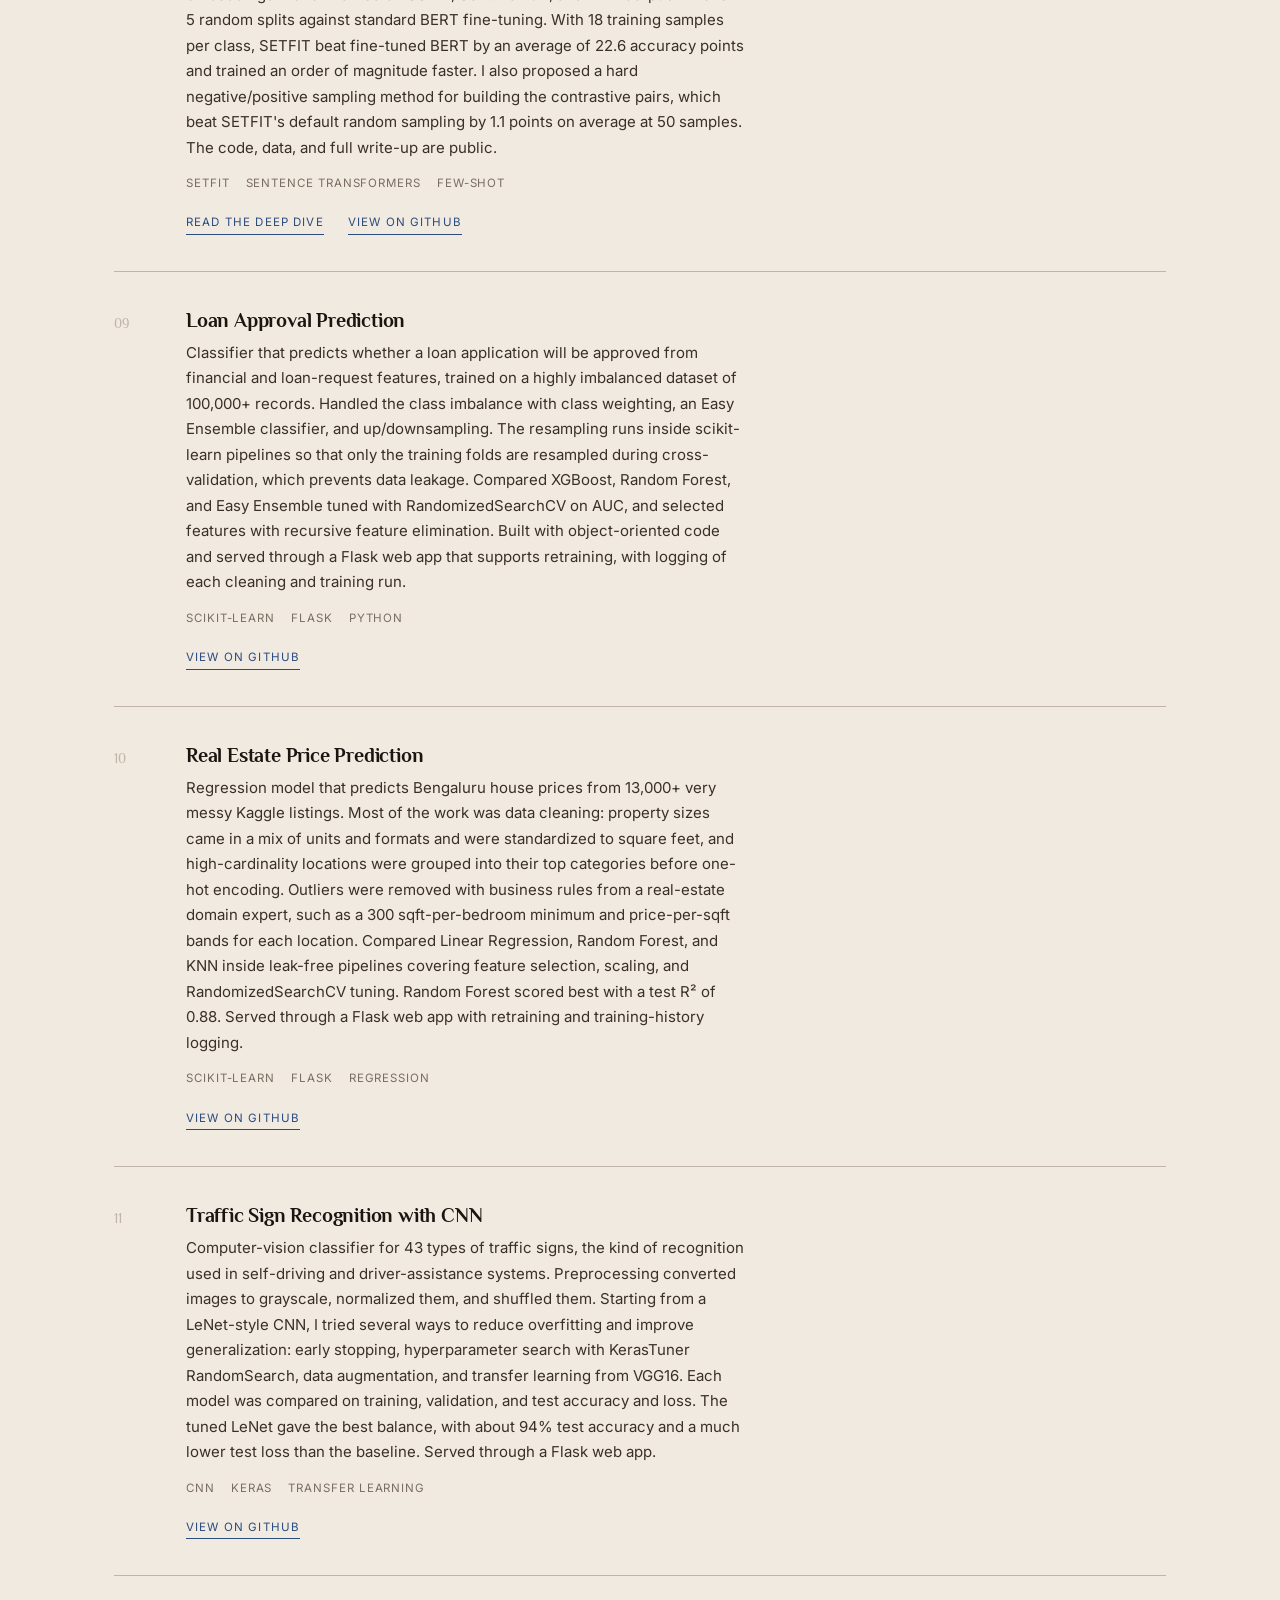
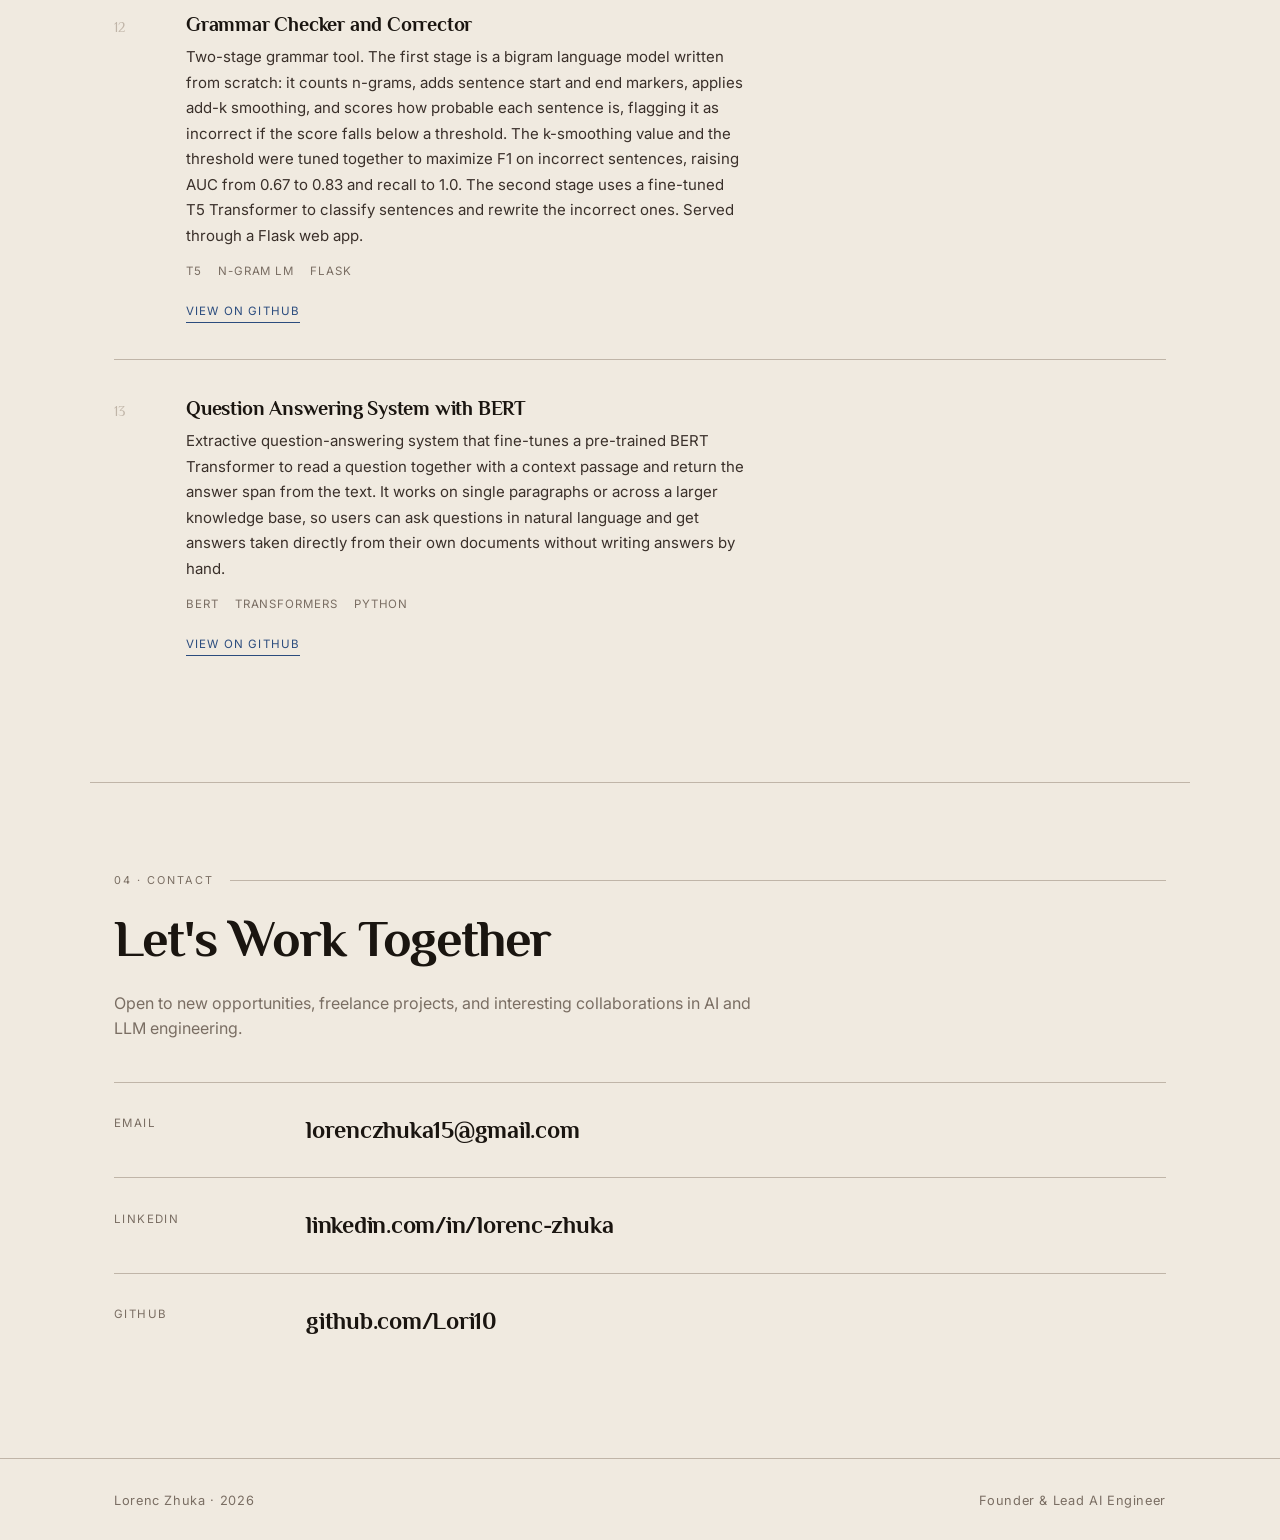
==== commit 2491c7f8: "chore: remove pytest from skills" ====
--- a/index.html
+++ b/index.html
@@ -117,7 +117,7 @@
             <div class="stack__group">
               <h5>Languages &amp; Tools</h5>
               <div class="tags">
-                <span class="tag">Python</span><span class="tag">SQL</span><span class="tag">JavaScript/React</span><span class="tag">Next.js</span><span class="tag">pytest</span><span class="tag">Claude Code</span><span class="tag">OpenSpec (spec-driven development)</span>
+                <span class="tag">Python</span><span class="tag">SQL</span><span class="tag">JavaScript/React</span><span class="tag">Next.js</span><span class="tag">Claude Code</span><span class="tag">OpenSpec (spec-driven development)</span>
               </div>
             </div>
             <div class="stack__group">
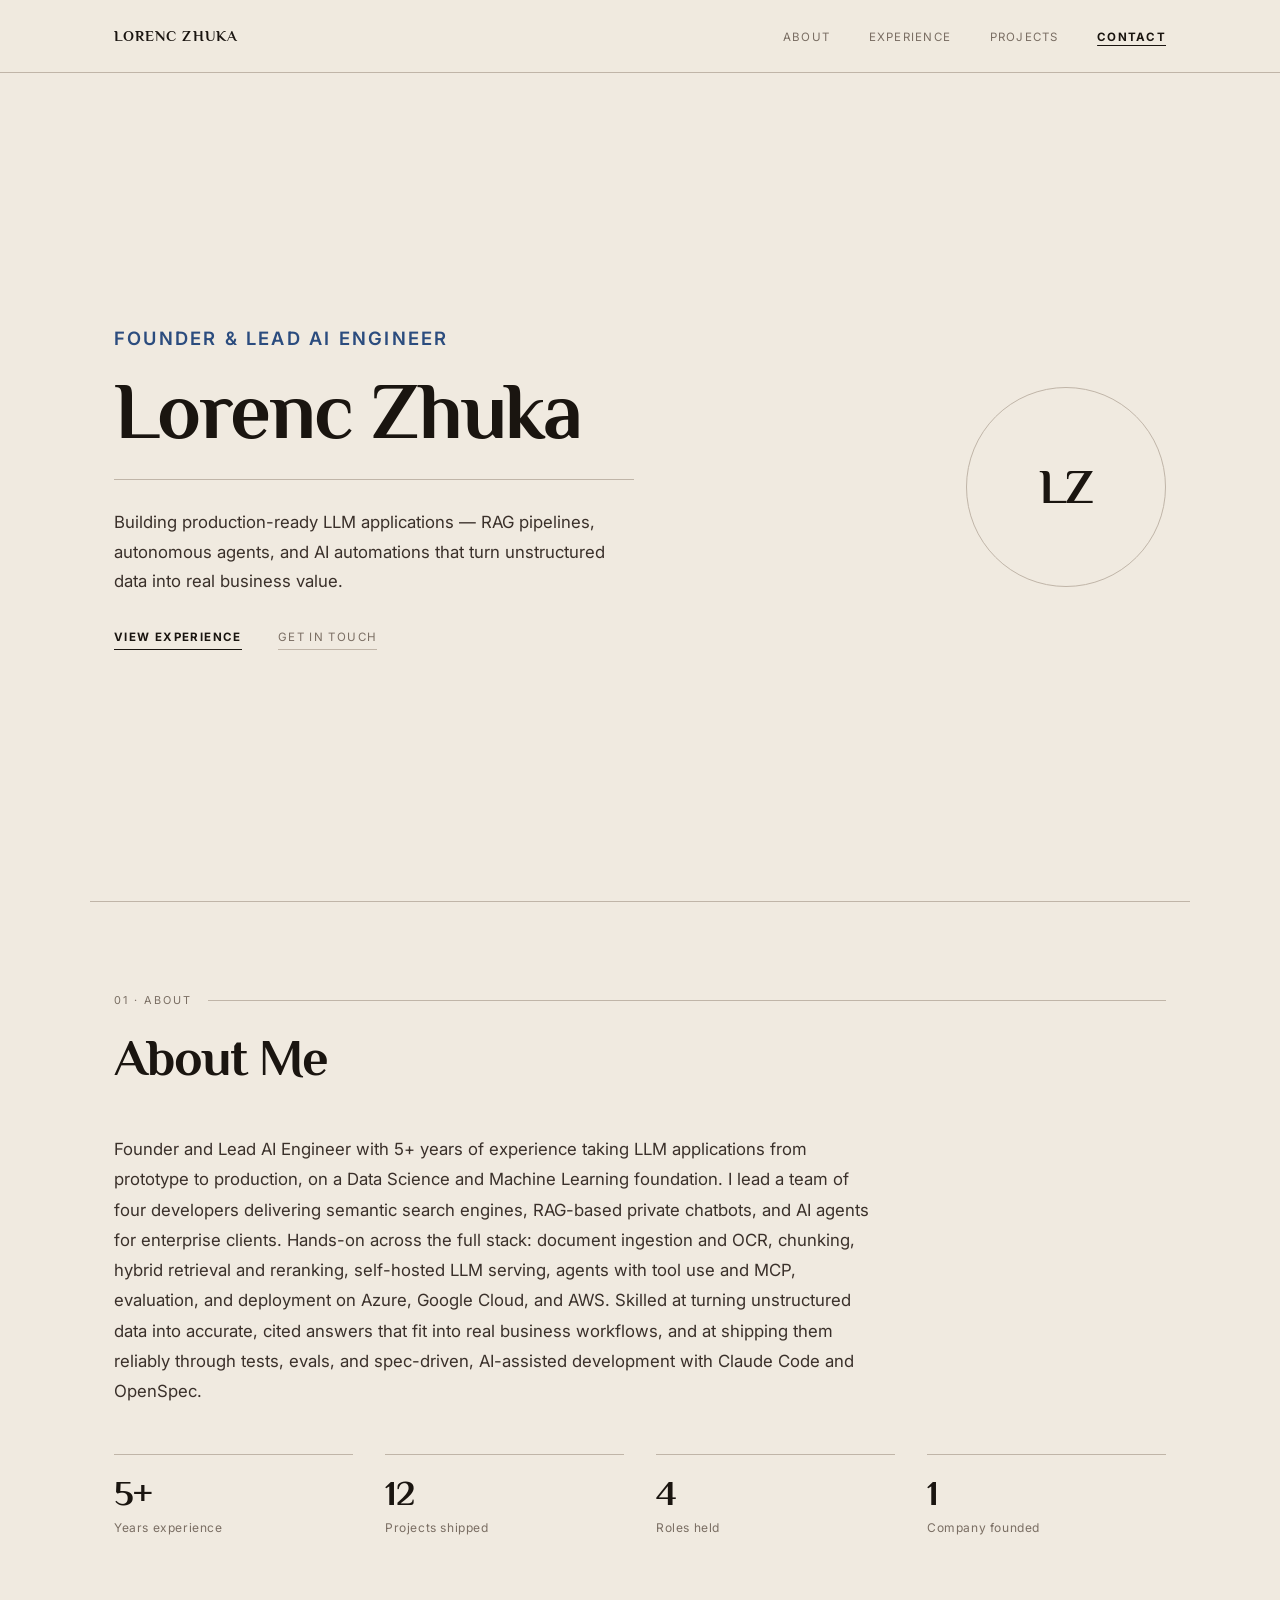
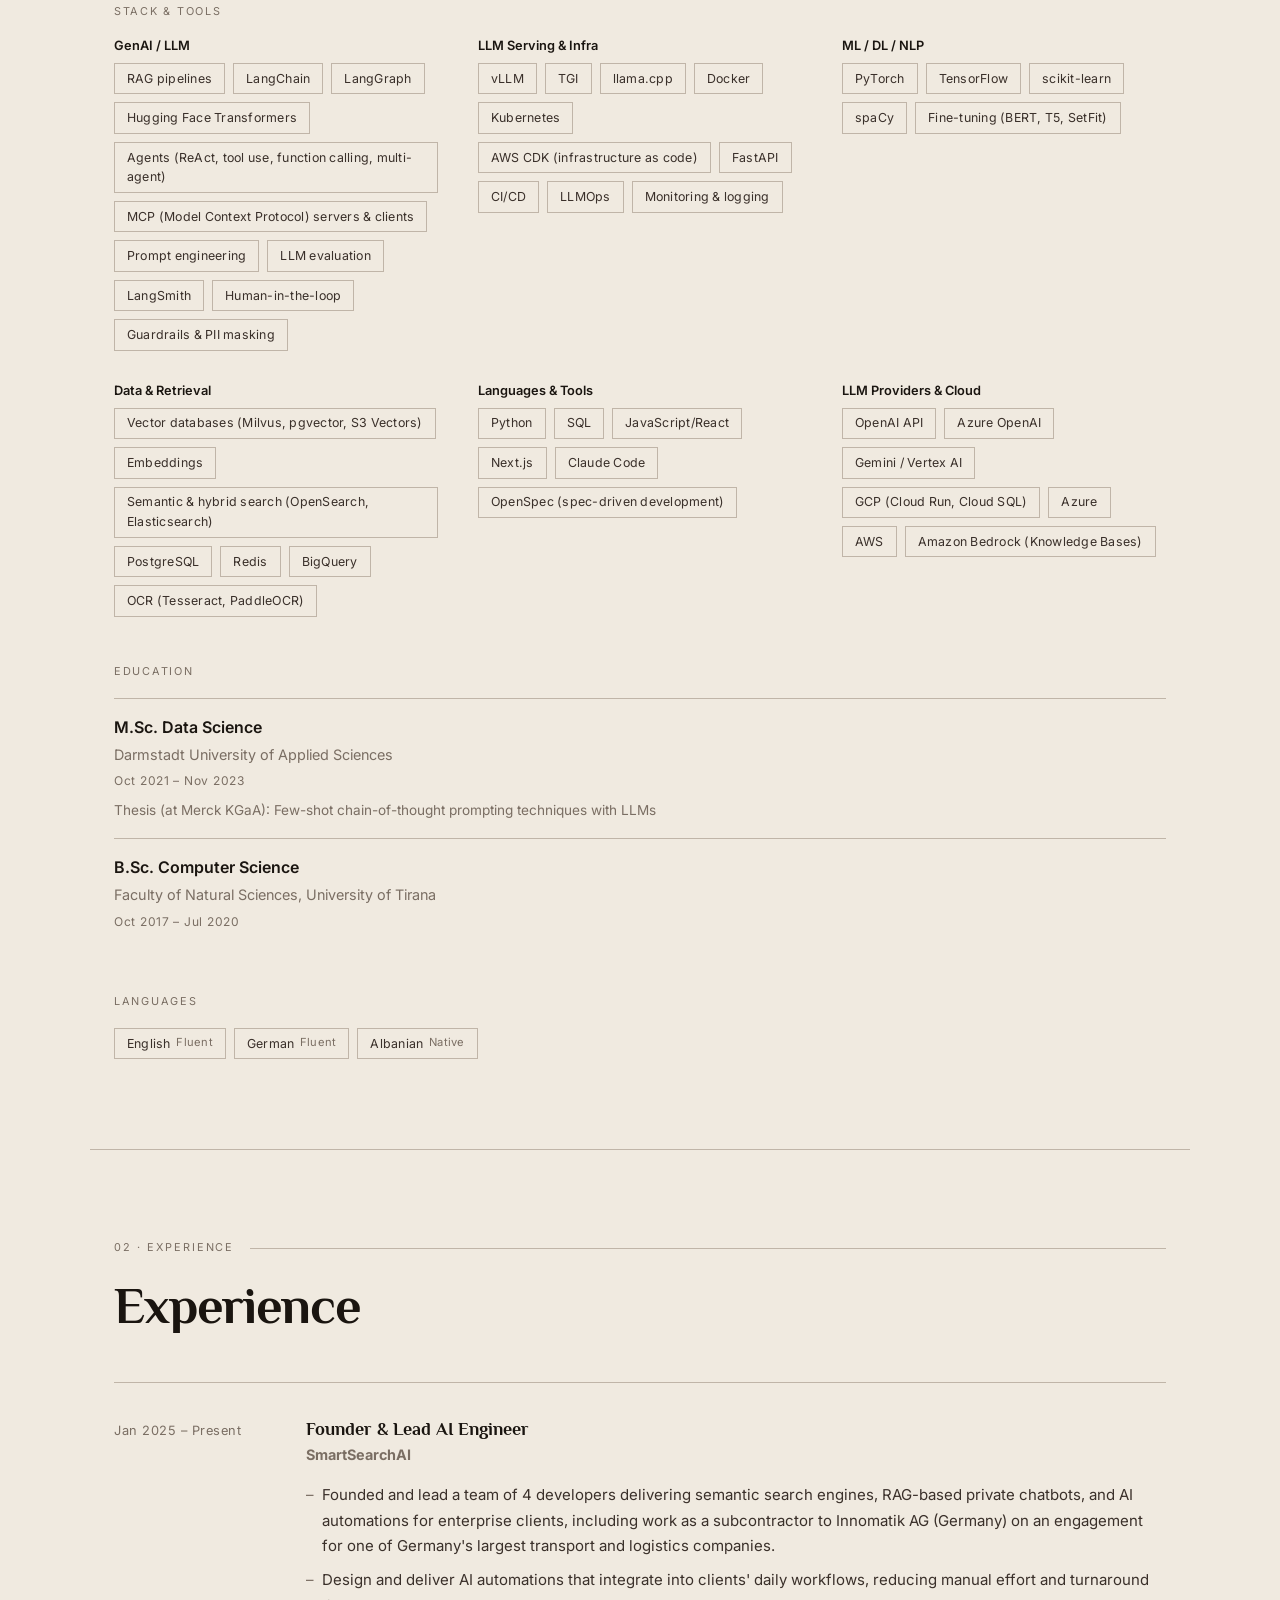
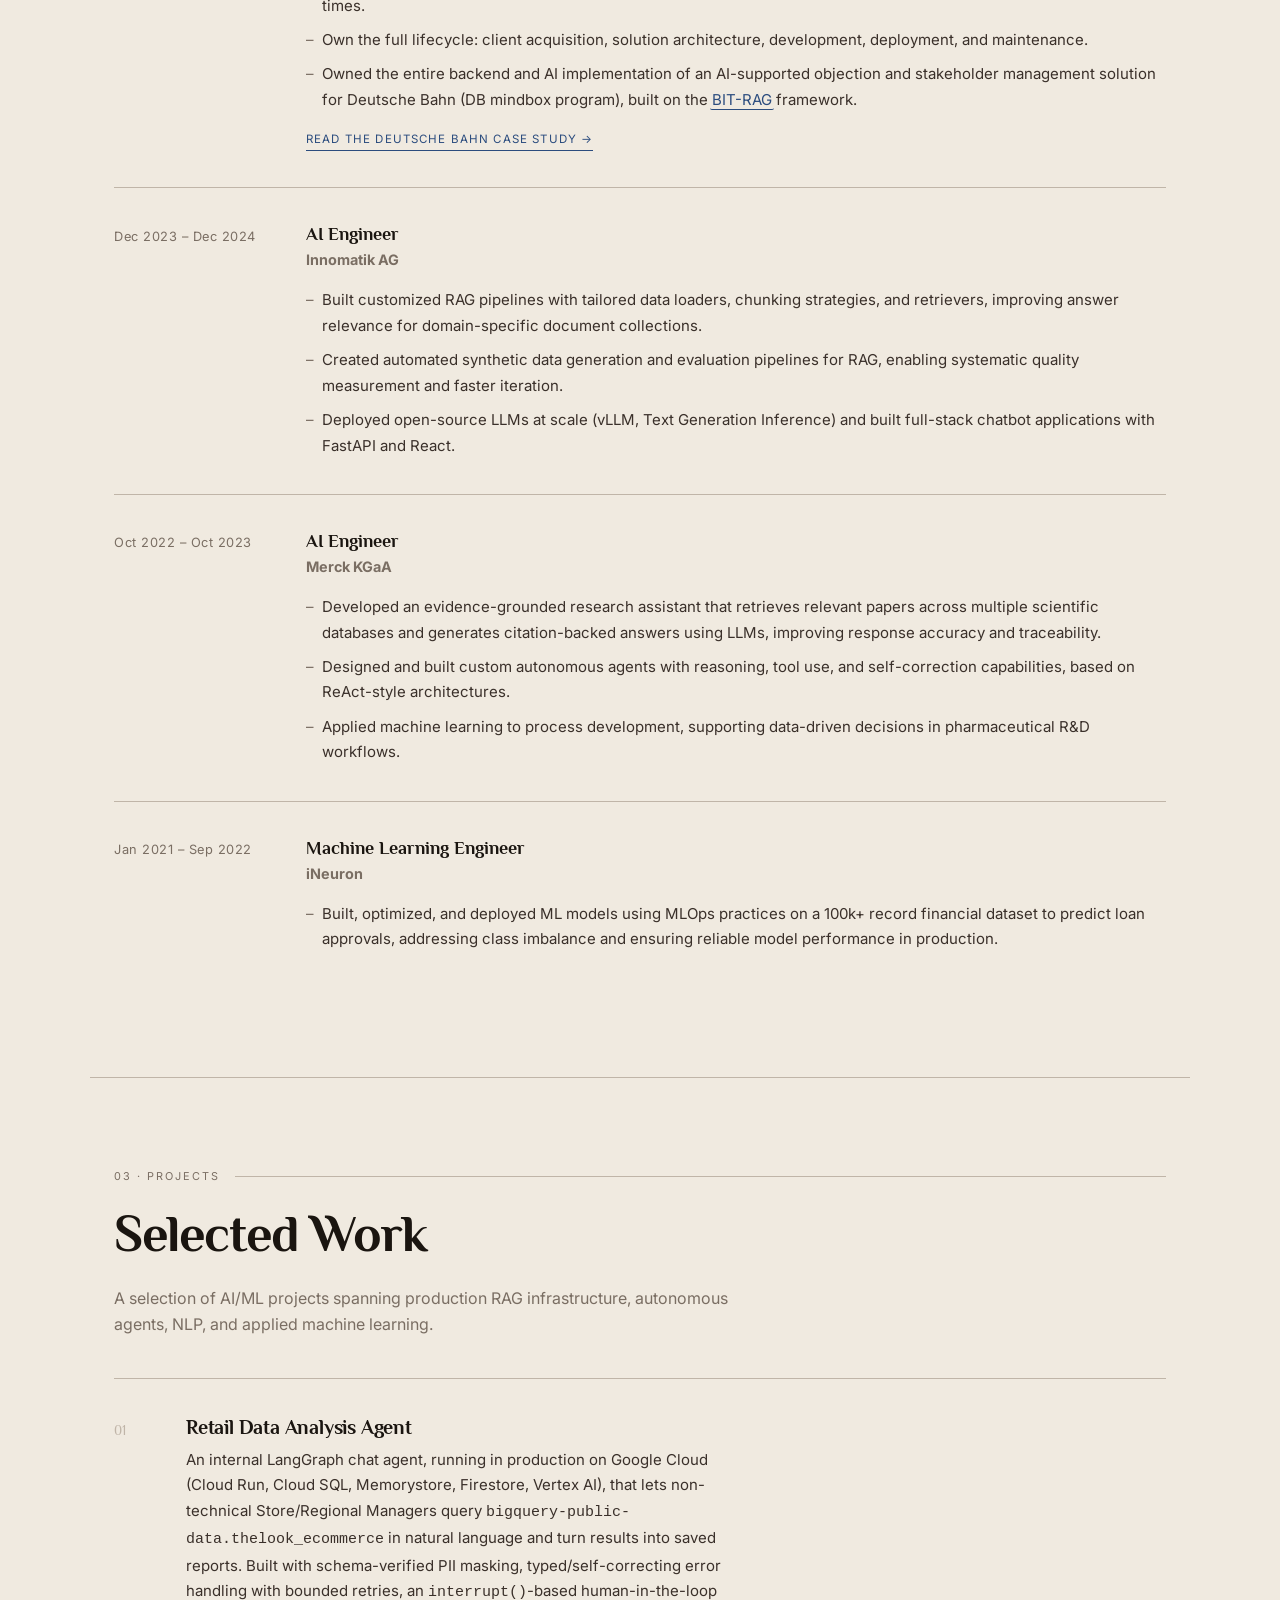
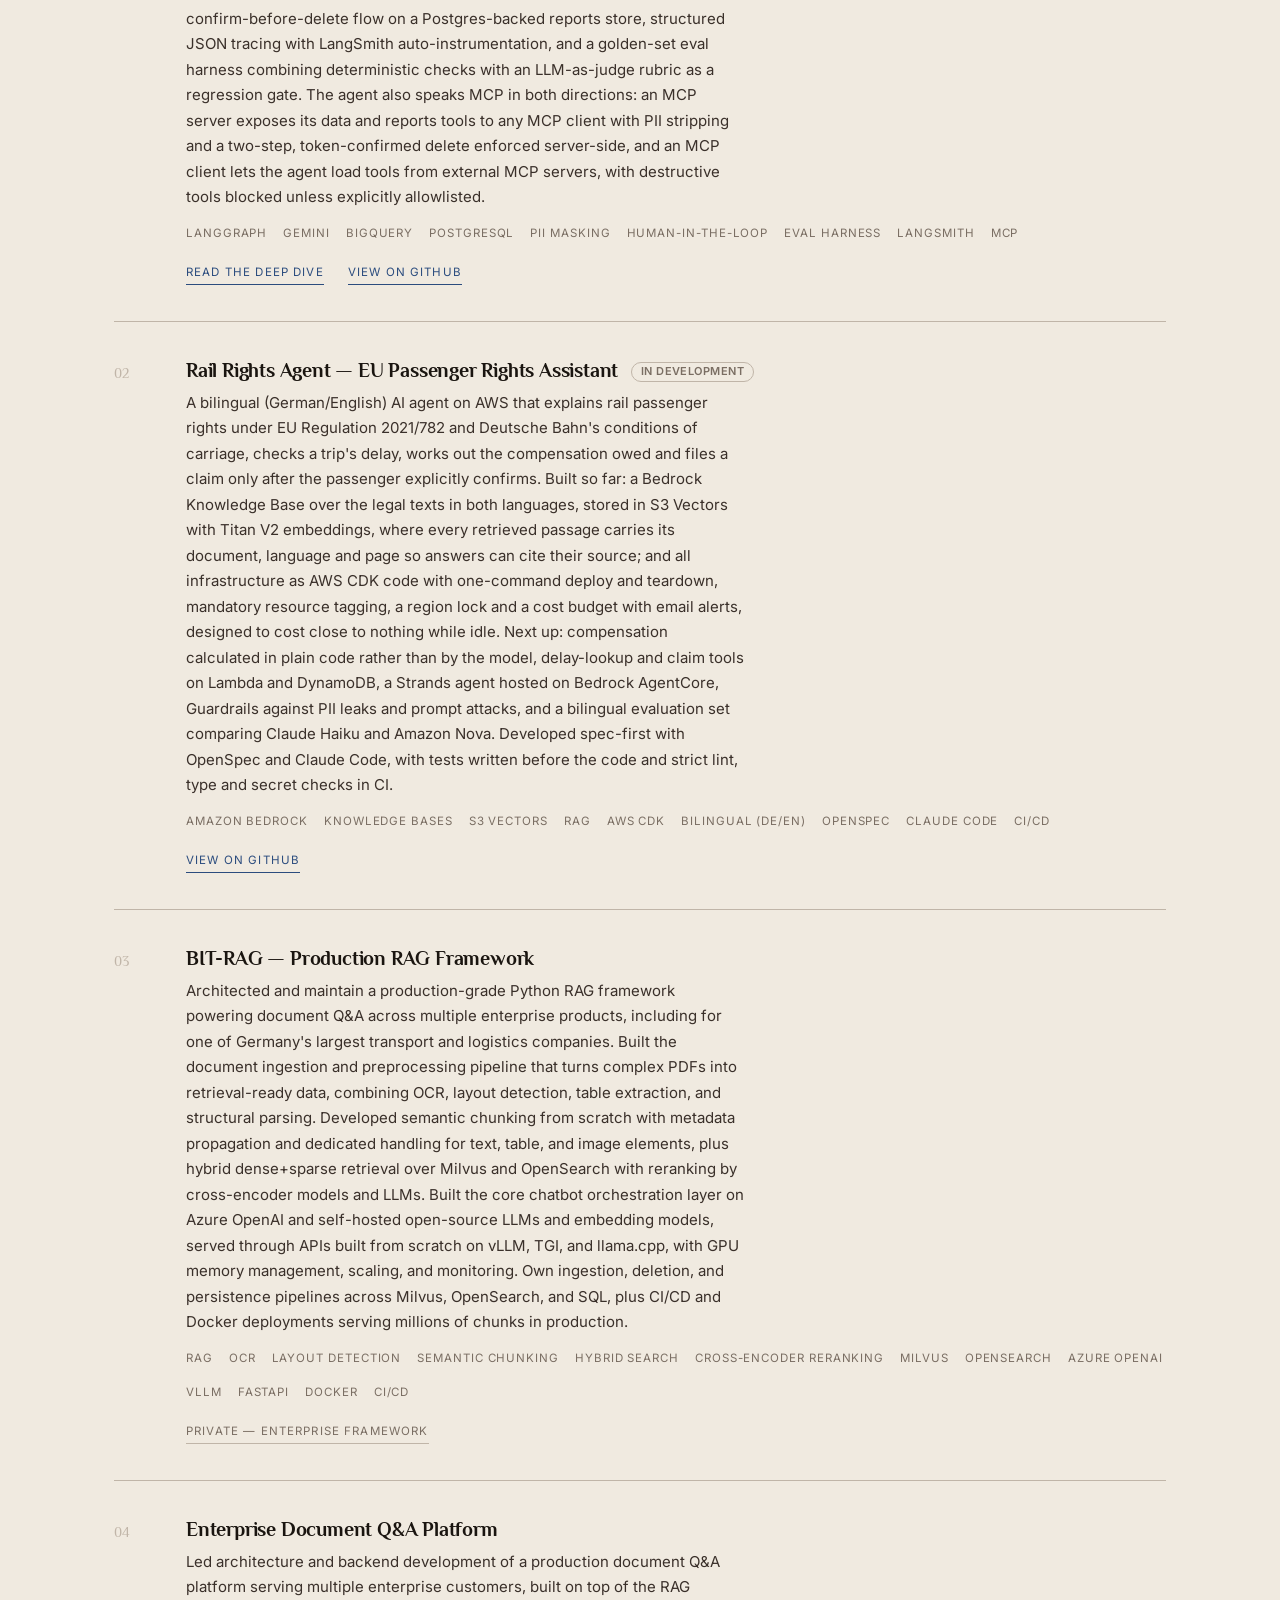
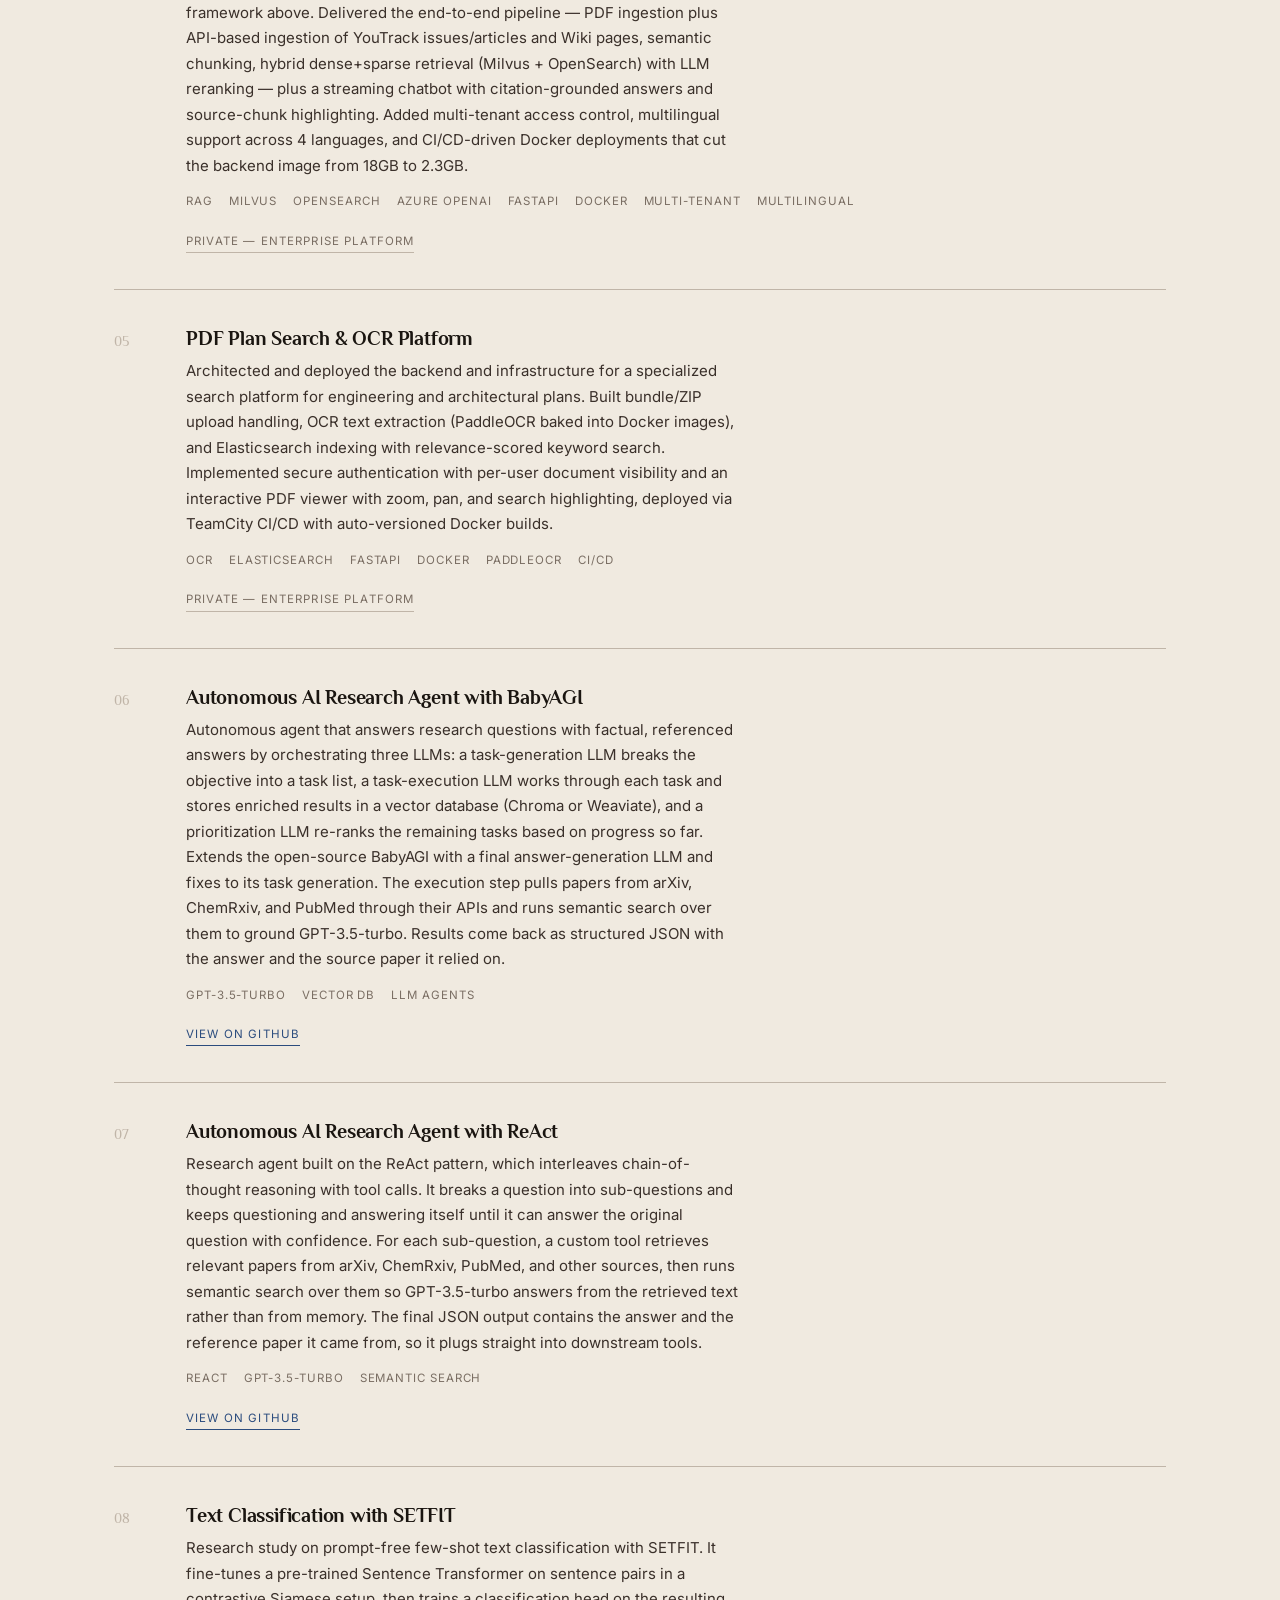
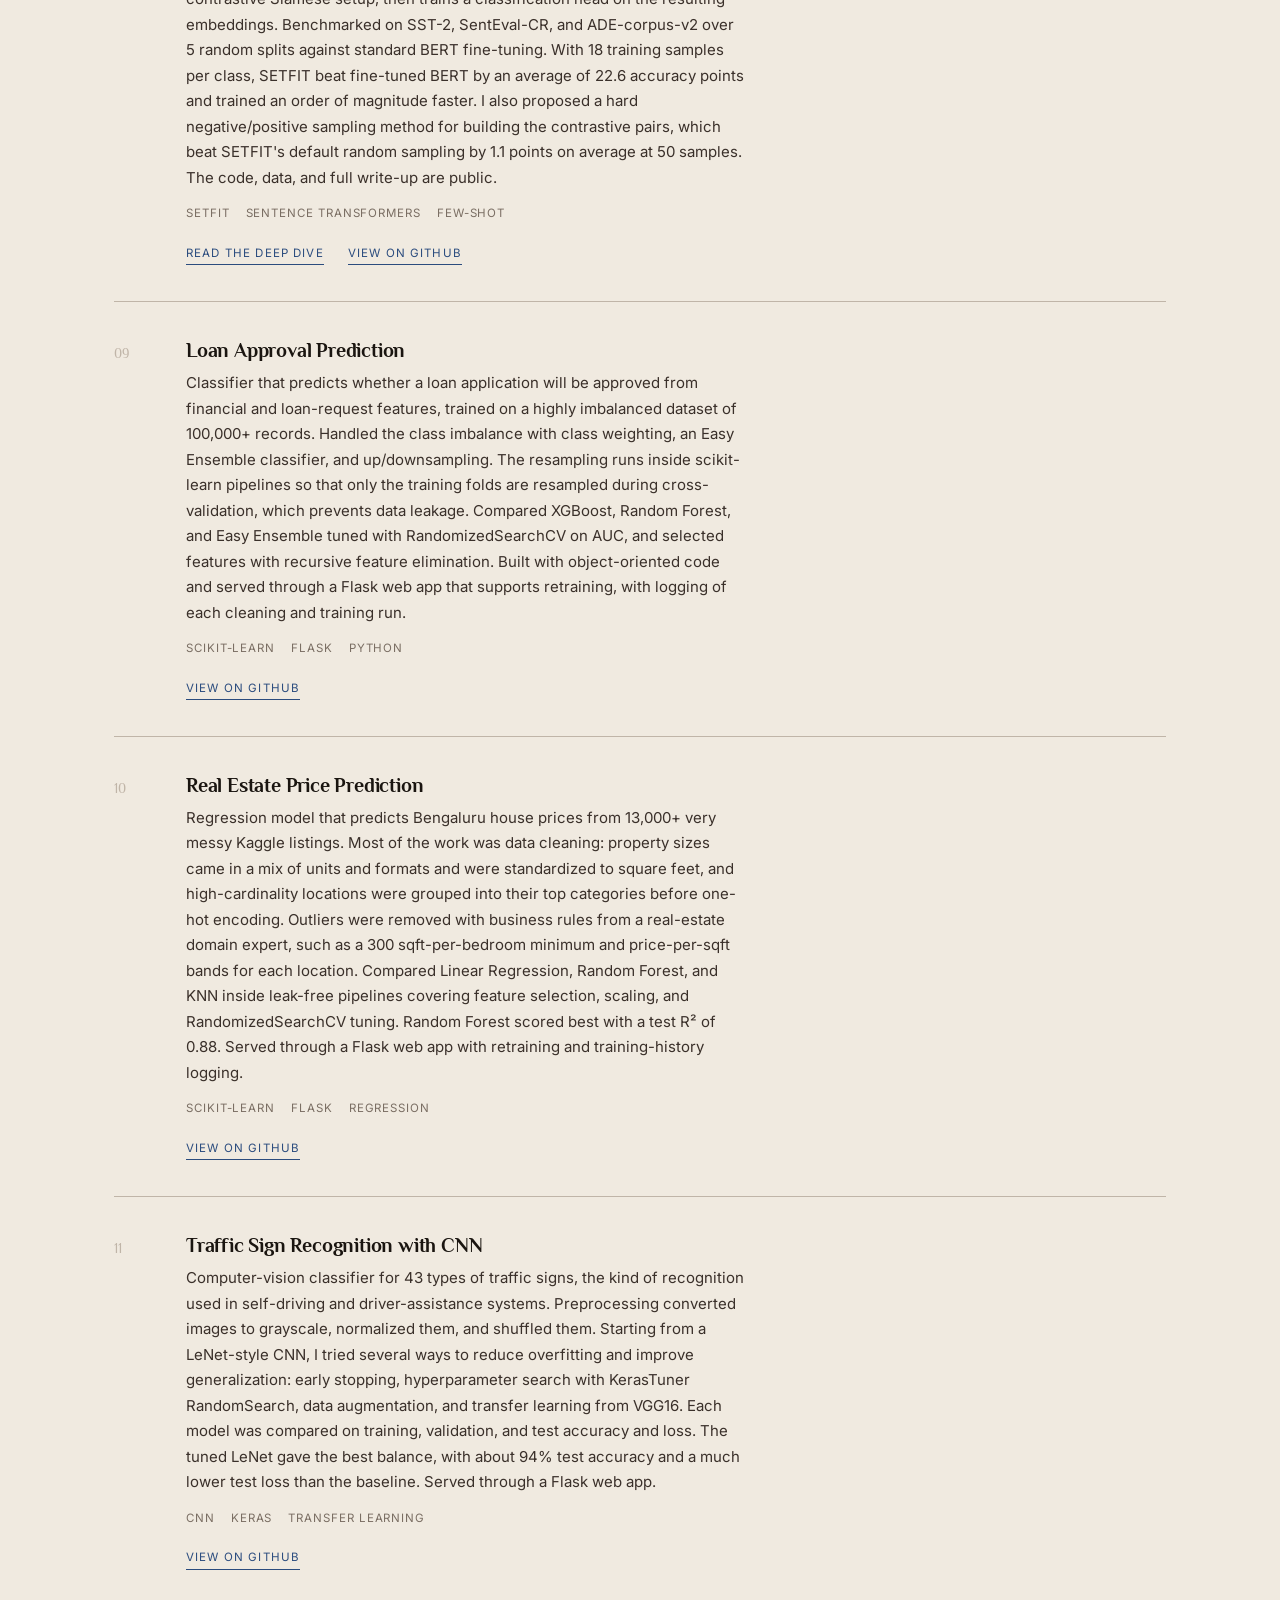
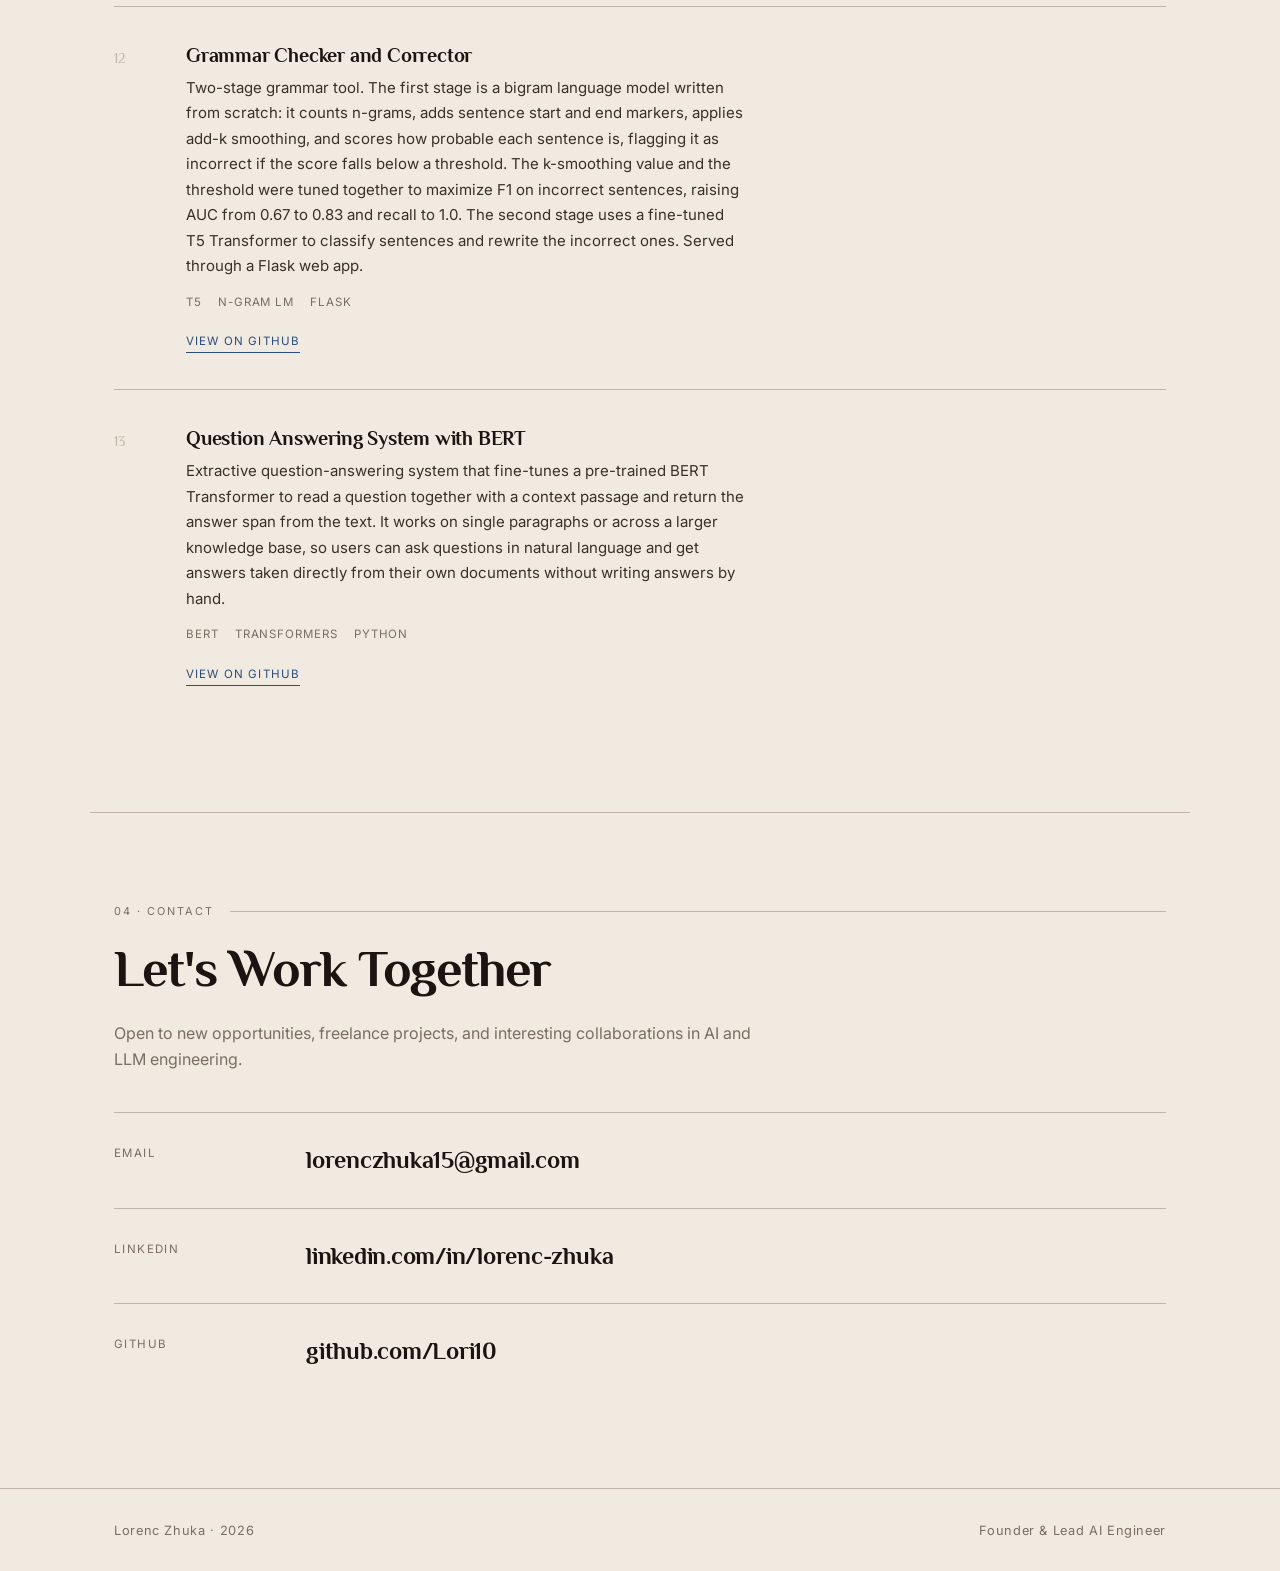
==== commit cd7ec784: "docs: mention AI-assisted development with Claude Code and OpenSpec in About" ====
--- a/index.html
+++ b/index.html
@@ -65,7 +65,8 @@
           Hands-on across the full stack: document ingestion and OCR, chunking, hybrid retrieval and reranking,
           self-hosted LLM serving, agents with tool use and MCP, evaluation, and deployment on Azure, Google
           Cloud, and AWS. Skilled at turning unstructured data into accurate, cited answers that fit into real
-          business workflows, and at shipping them reliably through tests, evals, and spec-driven development.
+          business workflows, and at shipping them reliably through tests, evals, and spec-driven, AI-assisted
+          development with Claude Code and OpenSpec.
         </p>
 
         <div class="stats reveal">
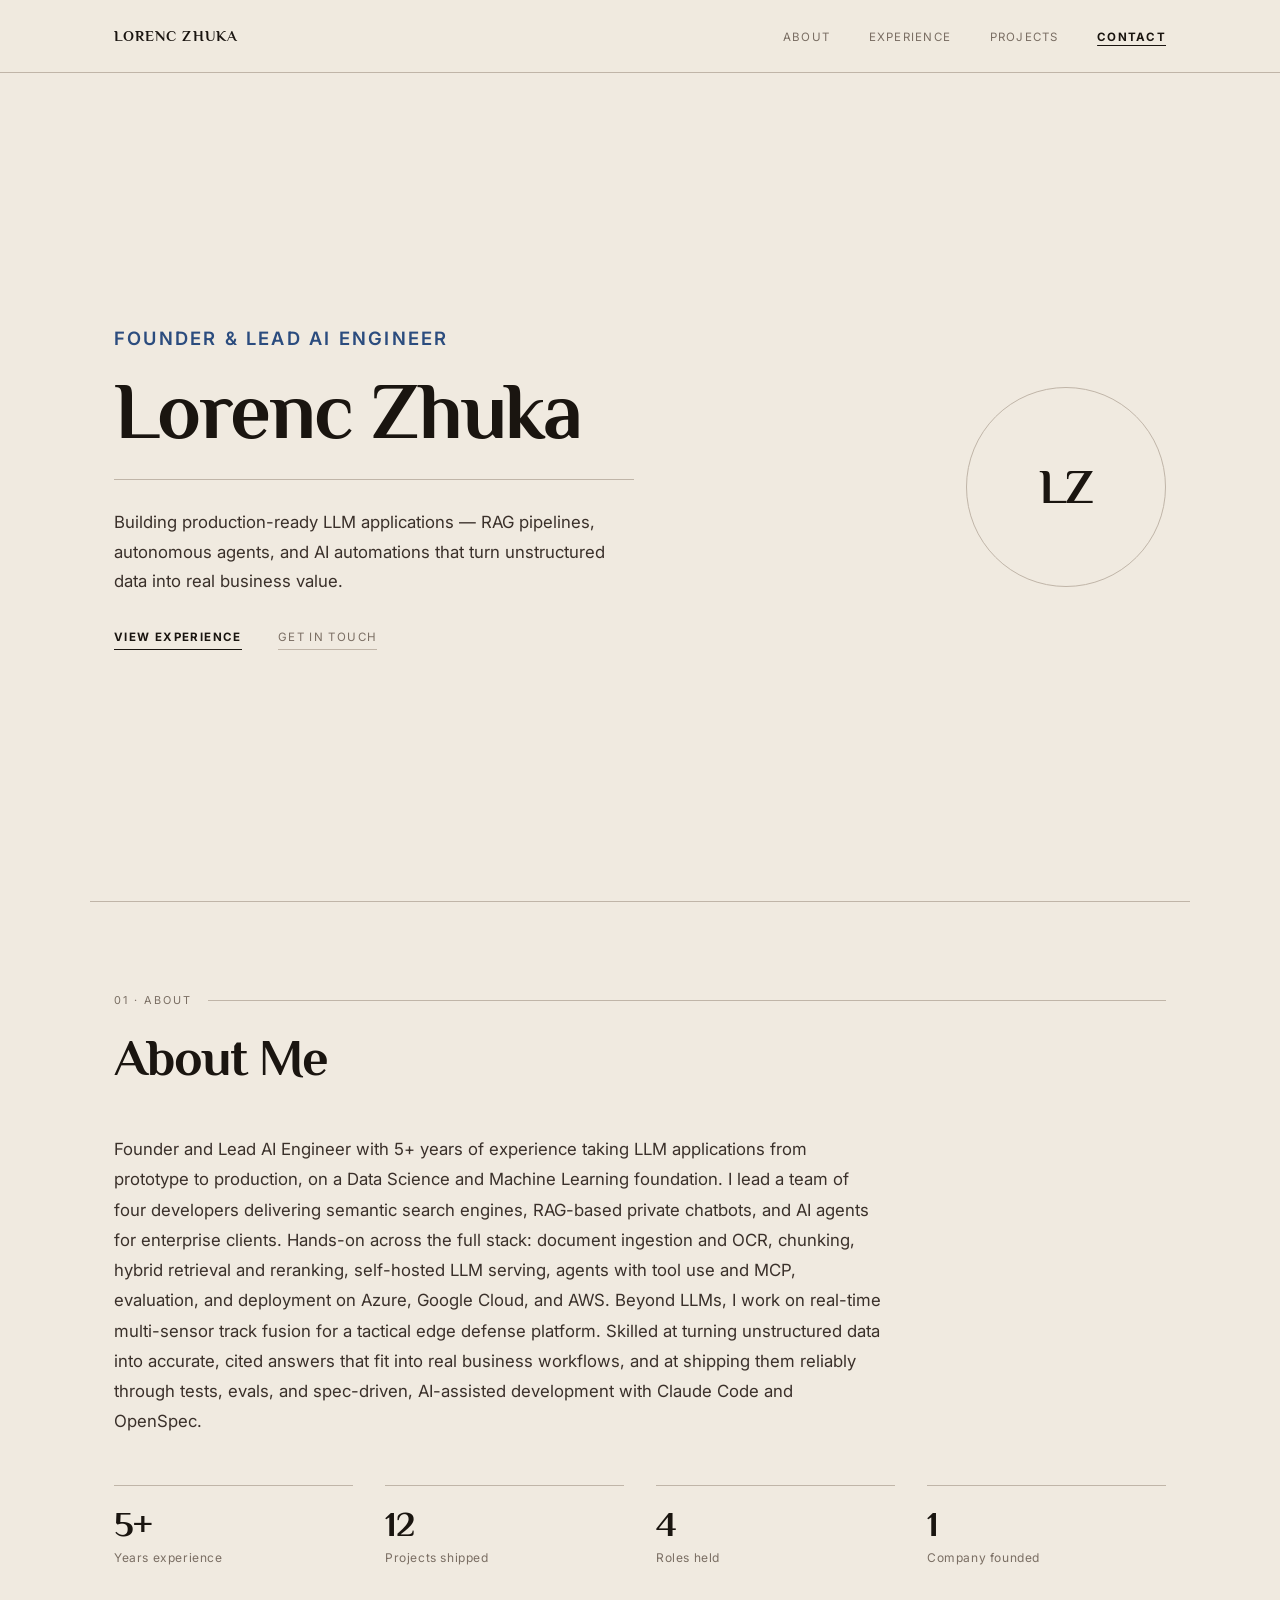
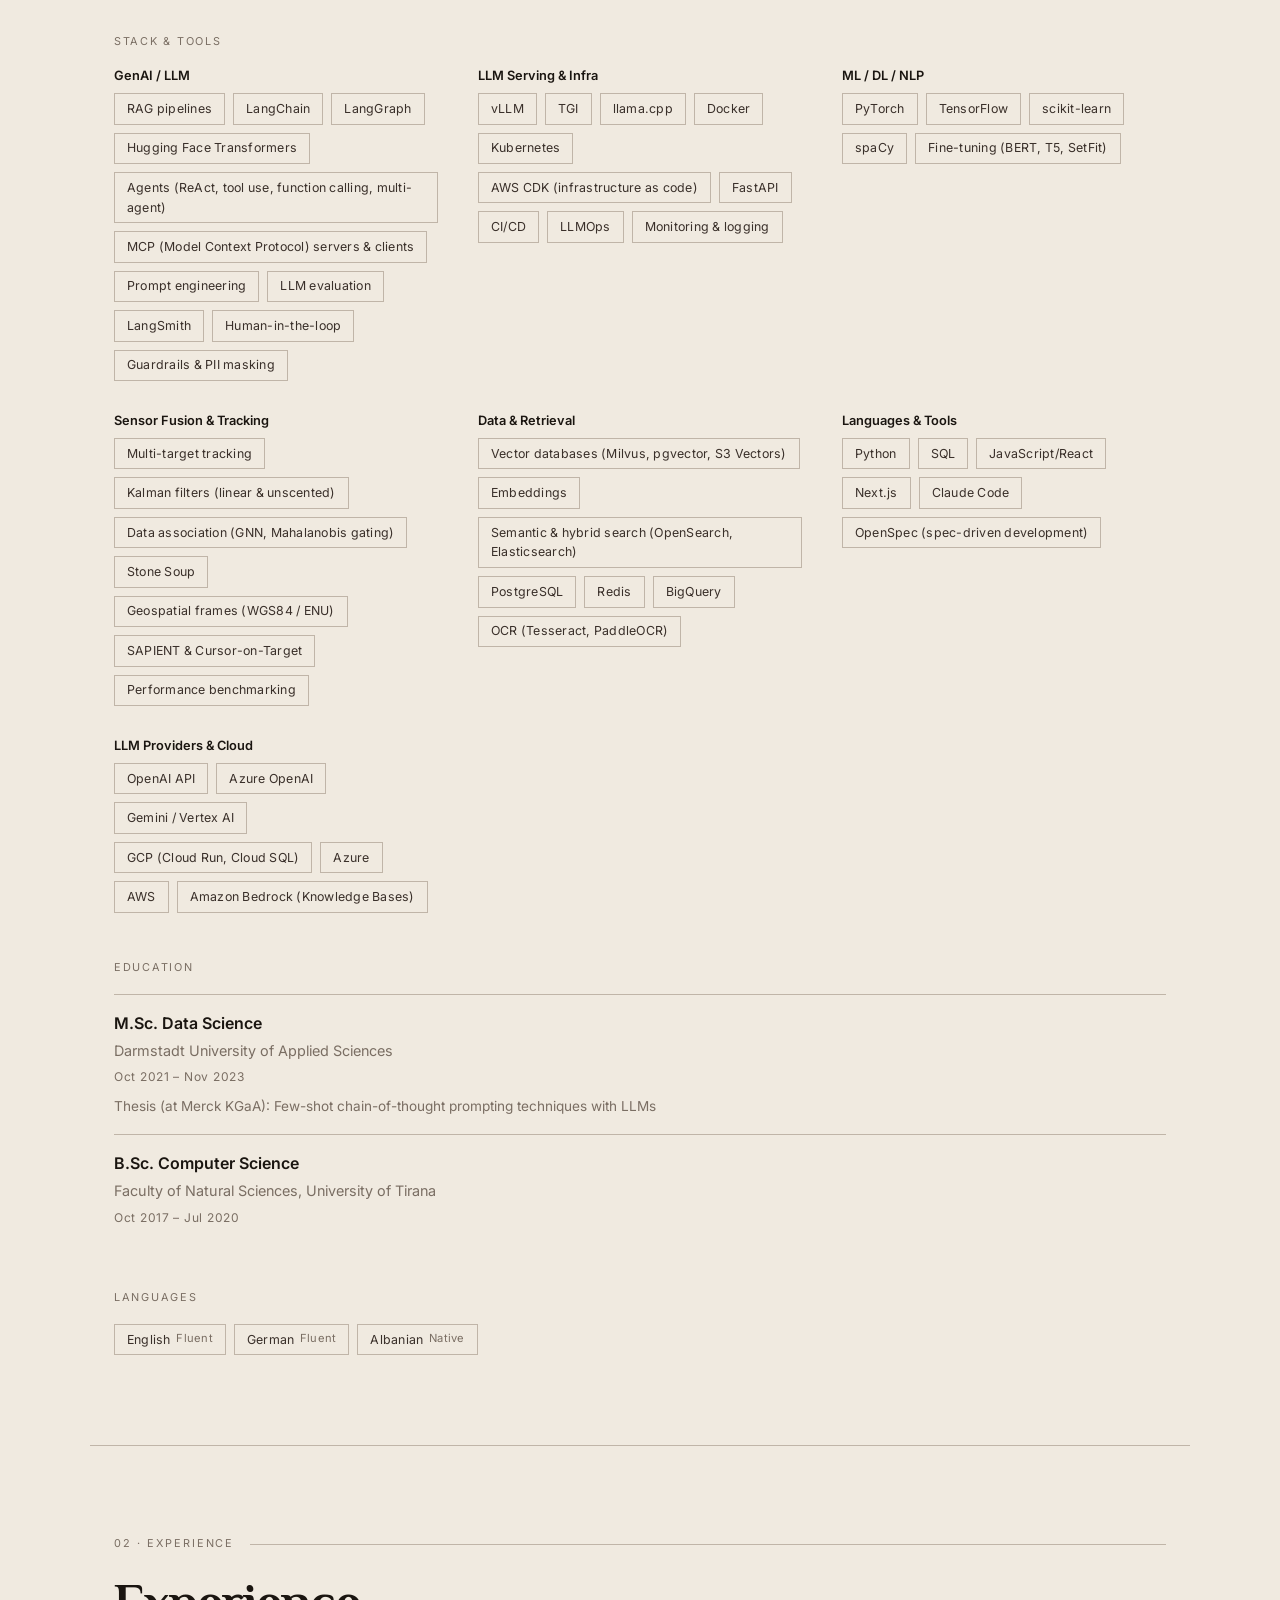
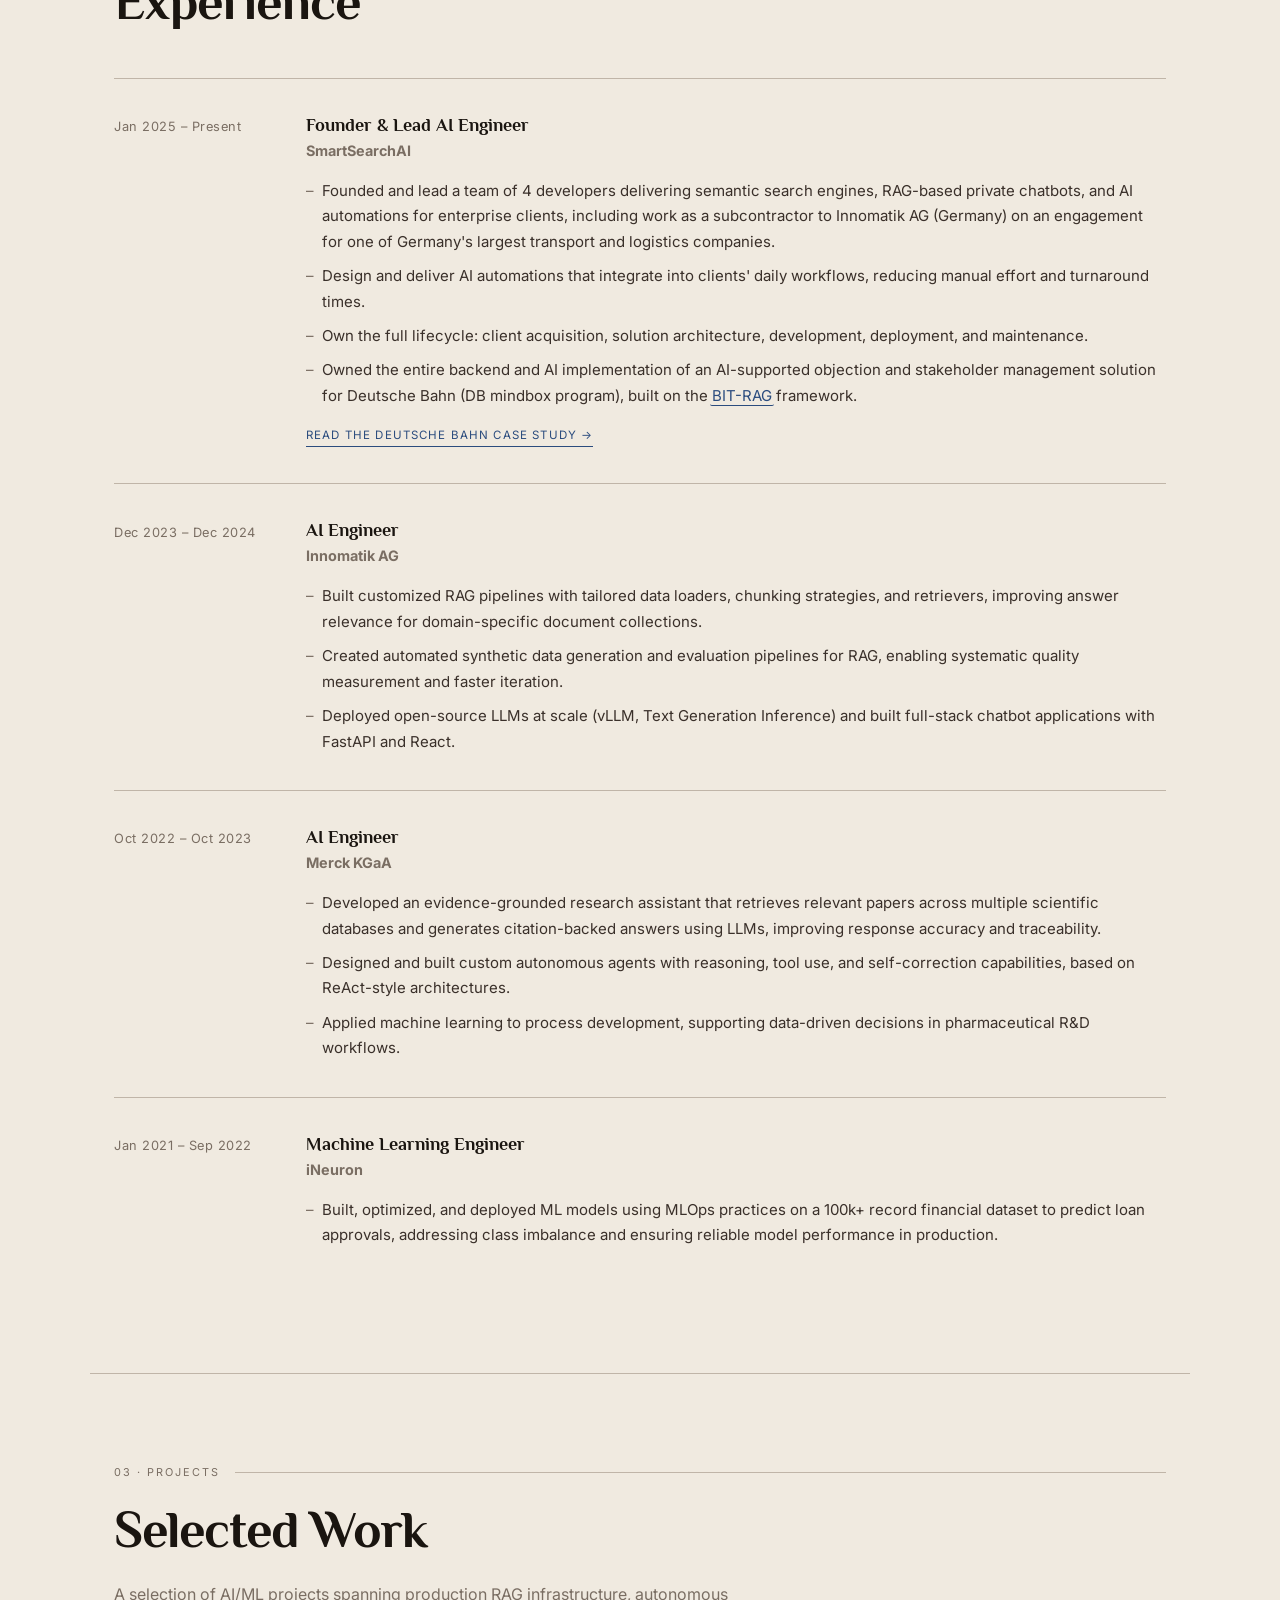
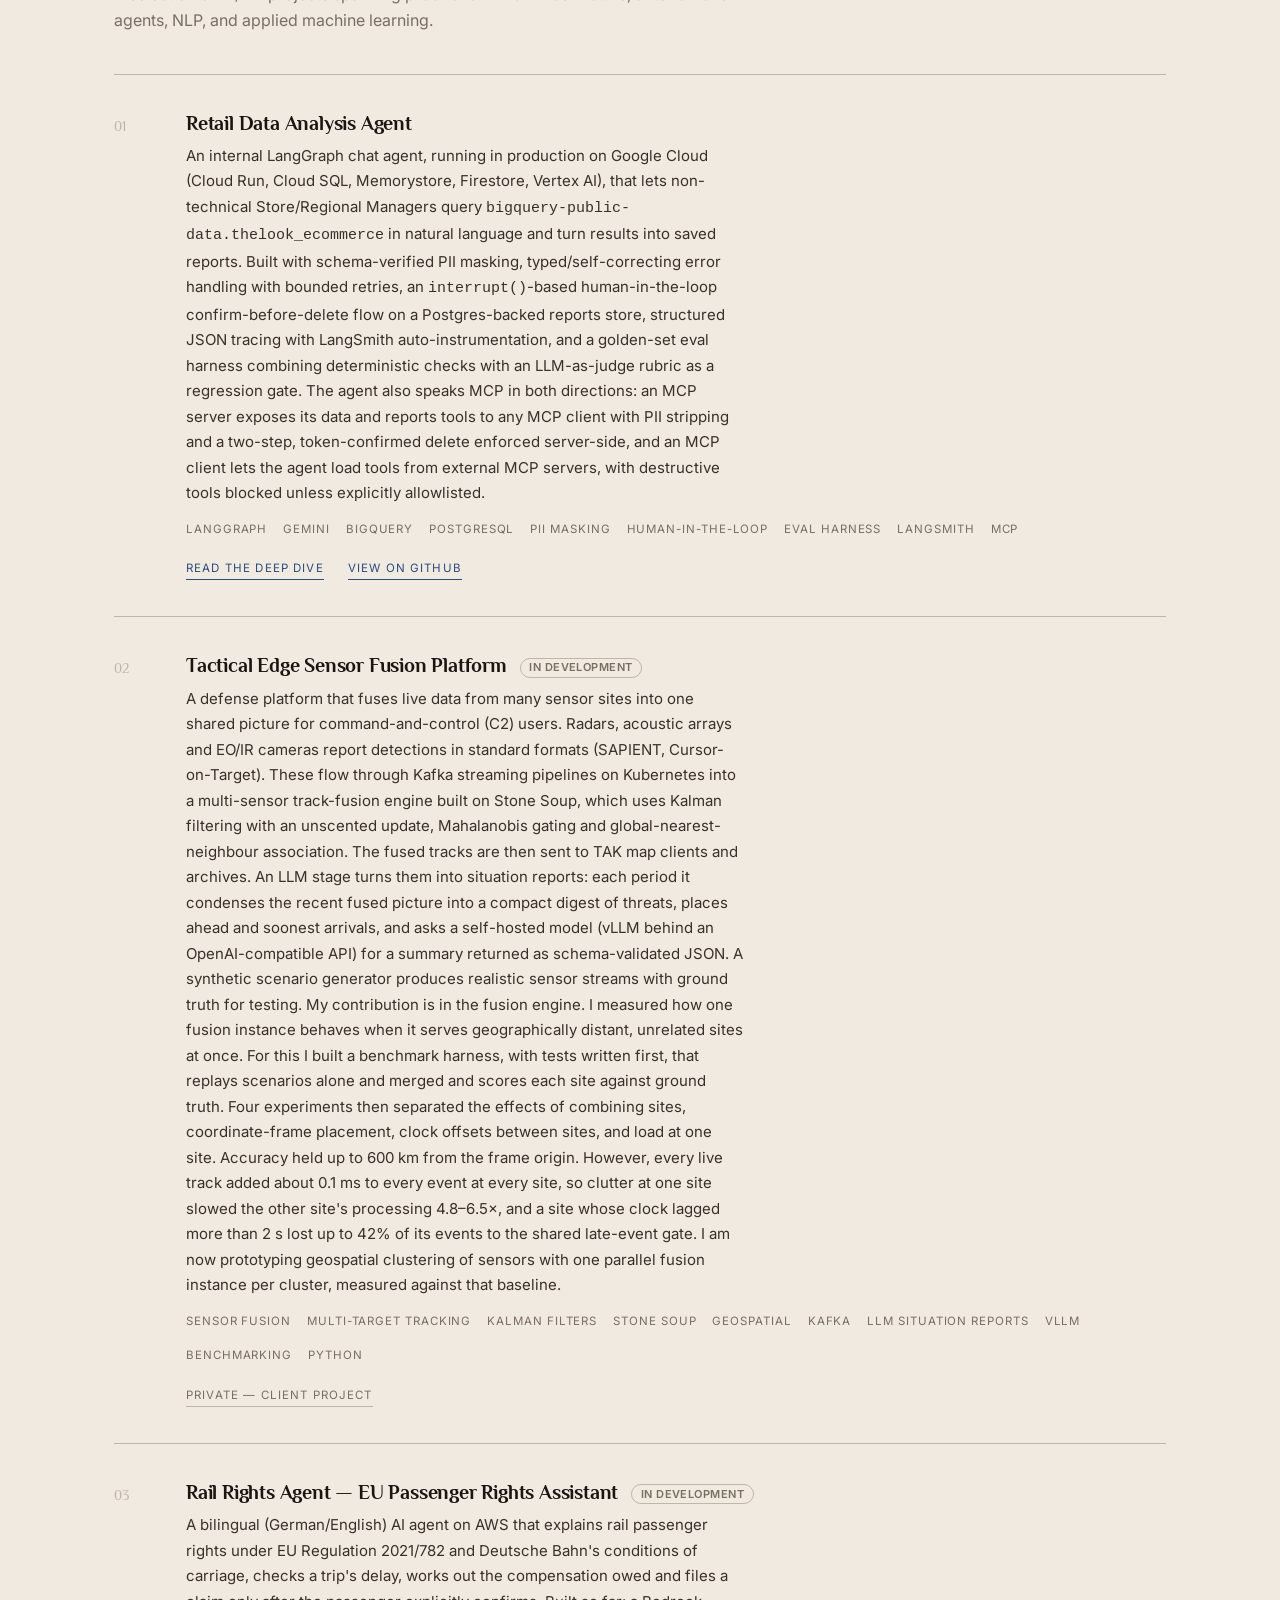
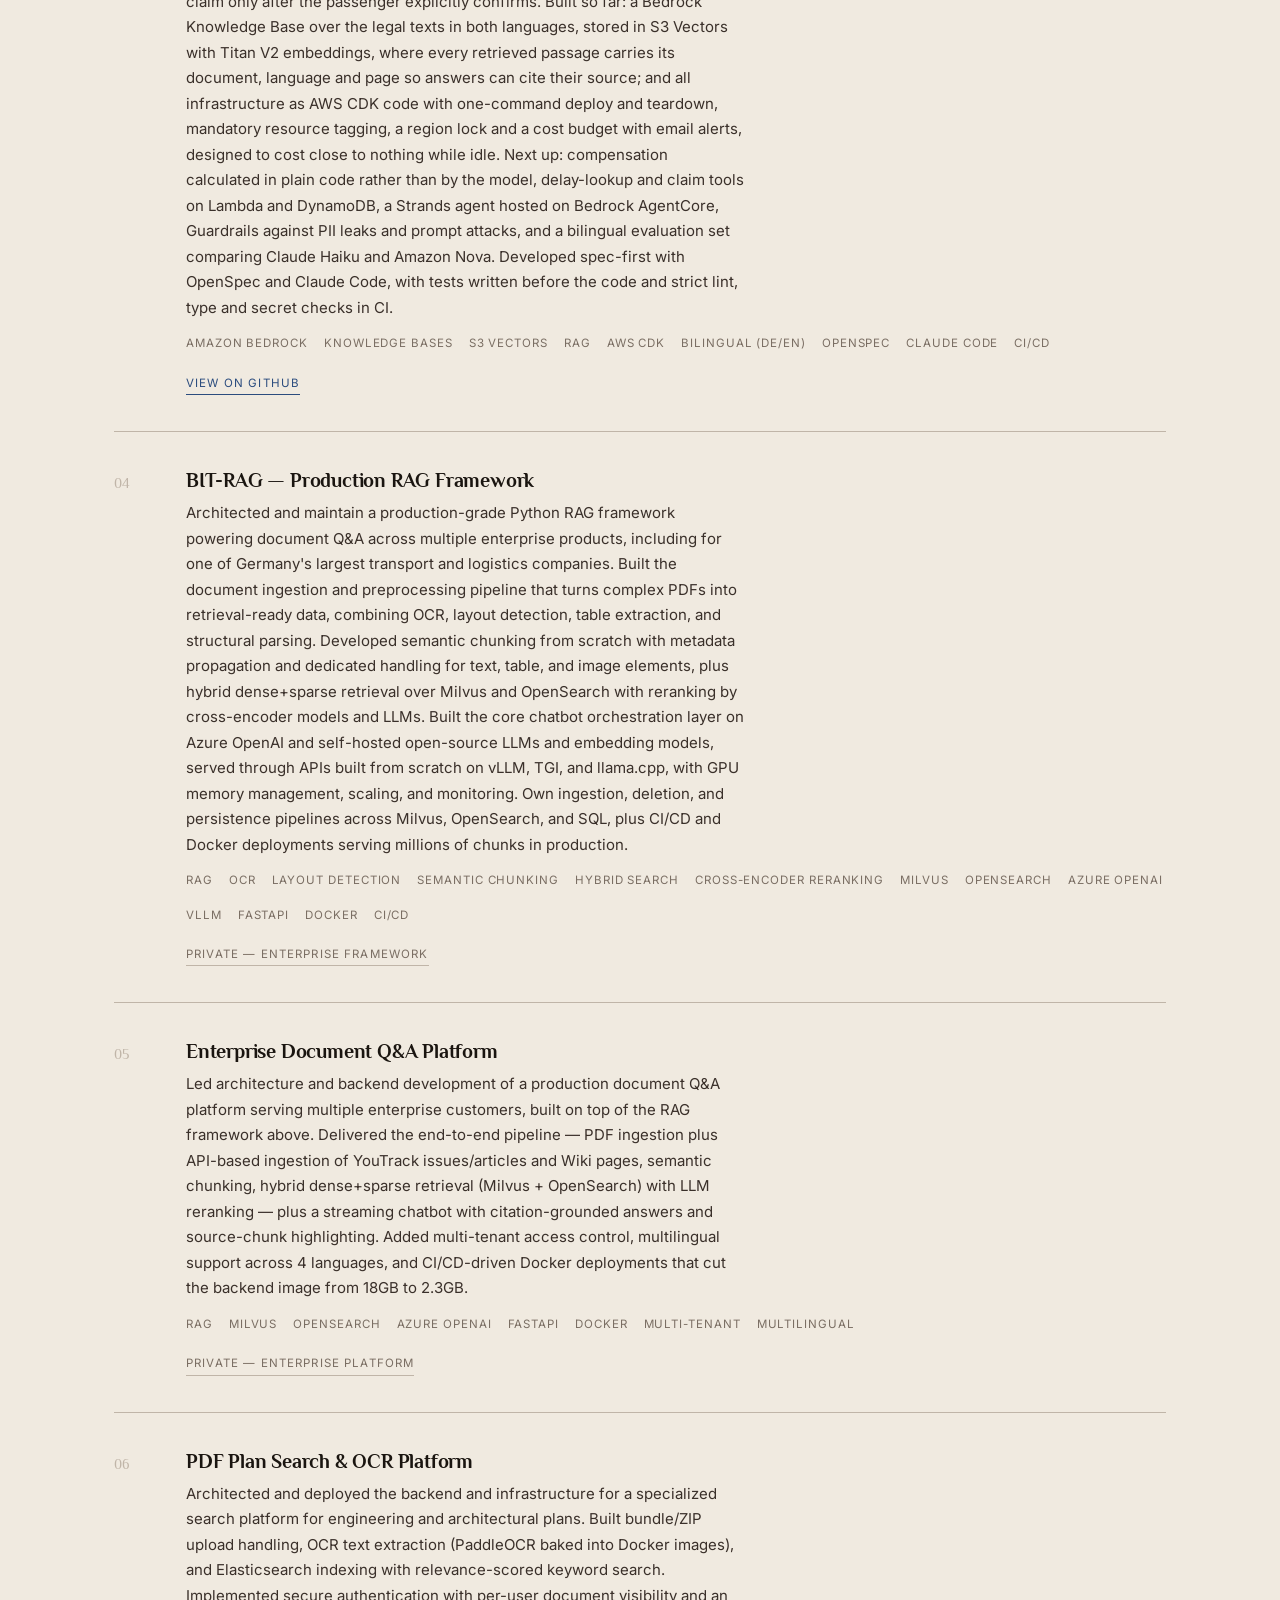
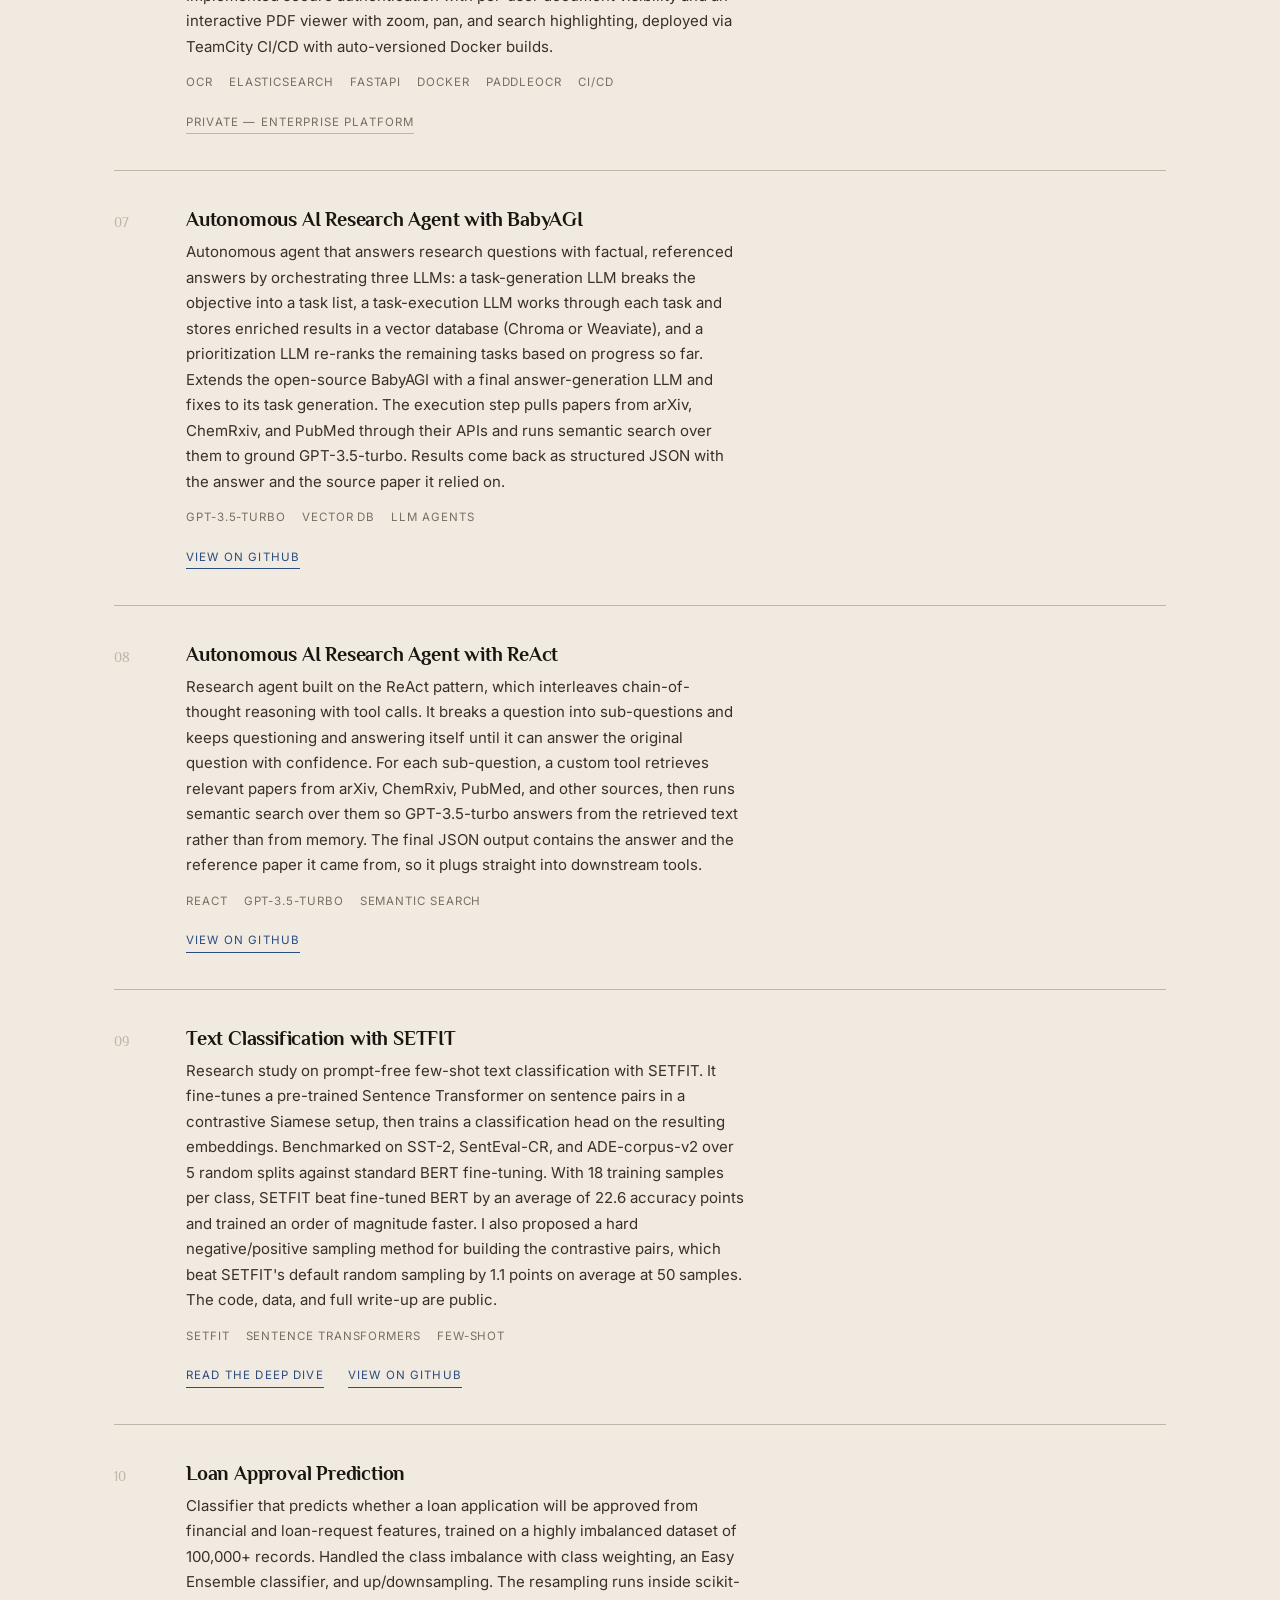
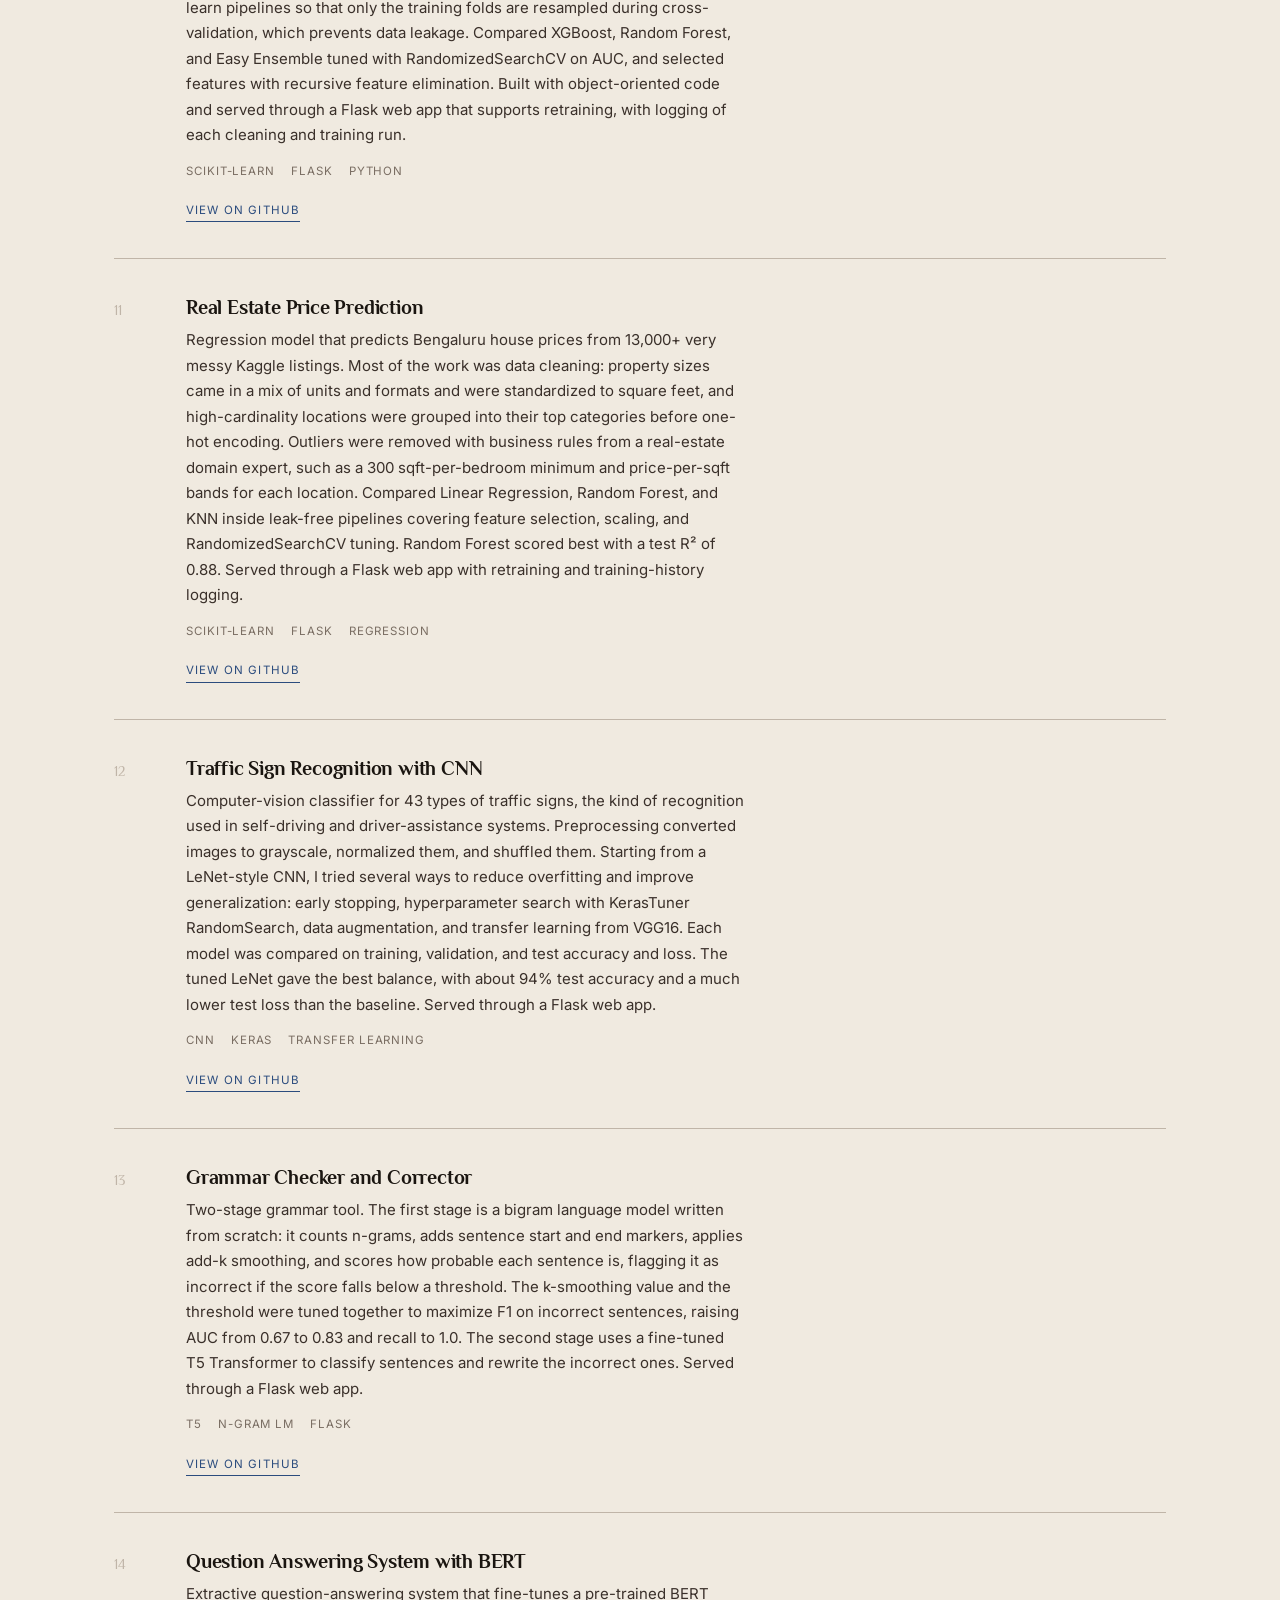
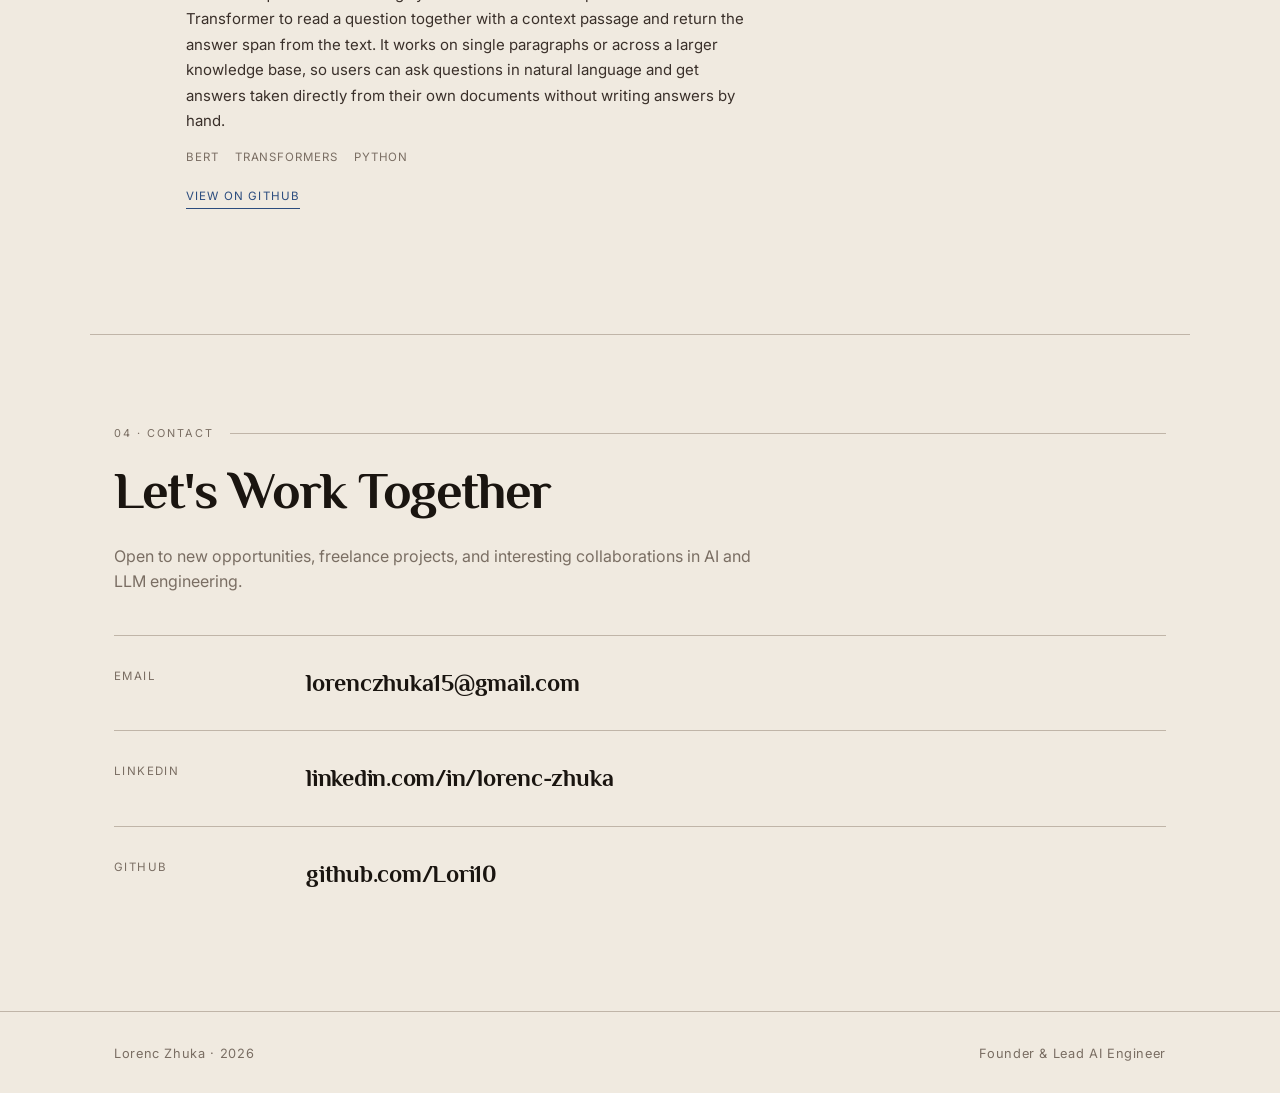
==== commit 29017e36: "feat: add sensor fusion project and tracking skills Add a project card for the tactical edge sensor " ====
--- a/index.html
+++ b/index.html
@@ -64,7 +64,8 @@
           delivering semantic search engines, RAG-based private chatbots, and AI agents for enterprise clients.
           Hands-on across the full stack: document ingestion and OCR, chunking, hybrid retrieval and reranking,
           self-hosted LLM serving, agents with tool use and MCP, evaluation, and deployment on Azure, Google
-          Cloud, and AWS. Skilled at turning unstructured data into accurate, cited answers that fit into real
+          Cloud, and AWS. Beyond LLMs, I work on real-time multi-sensor track fusion for a tactical edge
+          defense platform. Skilled at turning unstructured data into accurate, cited answers that fit into real
           business workflows, and at shipping them reliably through tests, evals, and spec-driven, AI-assisted
           development with Claude Code and OpenSpec.
         </p>
@@ -107,6 +108,12 @@
               <h5>ML / DL / NLP</h5>
               <div class="tags">
                 <span class="tag">PyTorch</span><span class="tag">TensorFlow</span><span class="tag">scikit-learn</span><span class="tag">spaCy</span><span class="tag">Fine-tuning (BERT, T5, SetFit)</span>
+              </div>
+            </div>
+            <div class="stack__group">
+              <h5>Sensor Fusion &amp; Tracking</h5>
+              <div class="tags">
+                <span class="tag">Multi-target tracking</span><span class="tag">Kalman filters (linear &amp; unscented)</span><span class="tag">Data association (GNN, Mahalanobis gating)</span><span class="tag">Stone Soup</span><span class="tag">Geospatial frames (WGS84 / ENU)</span><span class="tag">SAPIENT &amp; Cursor-on-Target</span><span class="tag">Performance benchmarking</span>
               </div>
             </div>
             <div class="stack__group">
@@ -248,6 +255,18 @@
         <article class="project-card reveal">
           <span class="project-card__number">02</span>
           <div>
+            <h4 class="project-card__title">Tactical Edge Sensor Fusion Platform <span class="project-card__status">In development</span></h4>
+            <p class="project-card__desc">A defense platform that fuses live data from many sensor sites into one shared picture for command-and-control (C2) users. Radars, acoustic arrays and EO/IR cameras report detections in standard formats (SAPIENT, Cursor-on-Target). These flow through Kafka streaming pipelines on Kubernetes into a multi-sensor track-fusion engine built on Stone Soup, which uses Kalman filtering with an unscented update, Mahalanobis gating and global-nearest-neighbour association. The fused tracks are then sent to TAK map clients and archives. An LLM stage turns them into situation reports: each period it condenses the recent fused picture into a compact digest of threats, places ahead and soonest arrivals, and asks a self-hosted model (vLLM behind an OpenAI-compatible API) for a summary returned as schema-validated JSON. A synthetic scenario generator produces realistic sensor streams with ground truth for testing. My contribution is in the fusion engine. I measured how one fusion instance behaves when it serves geographically distant, unrelated sites at once. For this I built a benchmark harness, with tests written first, that replays scenarios alone and merged and scores each site against ground truth. Four experiments then separated the effects of combining sites, coordinate-frame placement, clock offsets between sites, and load at one site. Accuracy held up to 600 km from the frame origin. However, every live track added about 0.1 ms to every event at every site, so clutter at one site slowed the other site's processing 4.8–6.5×, and a site whose clock lagged more than 2 s lost up to 42% of its events to the shared late-event gate. I am now prototyping geospatial clustering of sensors with one parallel fusion instance per cluster, measured against that baseline.</p>
+            <div class="project-card__tags">
+              <span>Sensor Fusion</span><span>Multi-Target Tracking</span><span>Kalman Filters</span><span>Stone Soup</span><span>Geospatial</span><span>Kafka</span><span>LLM Situation Reports</span><span>vLLM</span><span>Benchmarking</span><span>Python</span>
+            </div>
+            <span class="project-card__link project-card__link--static">Private — Client Project</span>
+          </div>
+        </article>
+
+        <article class="project-card reveal">
+          <span class="project-card__number">03</span>
+          <div>
             <h4 class="project-card__title">Rail Rights Agent — EU Passenger Rights Assistant <span class="project-card__status">In development</span></h4>
             <p class="project-card__desc">A bilingual (German/English) AI agent on AWS that explains rail passenger rights under EU Regulation 2021/782 and Deutsche Bahn's conditions of carriage, checks a trip's delay, works out the compensation owed and files a claim only after the passenger explicitly confirms. Built so far: a Bedrock Knowledge Base over the legal texts in both languages, stored in S3 Vectors with Titan V2 embeddings, where every retrieved passage carries its document, language and page so answers can cite their source; and all infrastructure as AWS CDK code with one-command deploy and teardown, mandatory resource tagging, a region lock and a cost budget with email alerts, designed to cost close to nothing while idle. Next up: compensation calculated in plain code rather than by the model, delay-lookup and claim tools on Lambda and DynamoDB, a Strands agent hosted on Bedrock AgentCore, Guardrails against PII leaks and prompt attacks, and a bilingual evaluation set comparing Claude Haiku and Amazon Nova. Developed spec-first with OpenSpec and Claude Code, with tests written before the code and strict lint, type and secret checks in CI.</p>
             <div class="project-card__tags">
@@ -258,7 +277,7 @@
         </article>
 
         <article id="bit-rag" class="project-card reveal">
-          <span class="project-card__number">03</span>
+          <span class="project-card__number">04</span>
           <div>
             <h4 class="project-card__title">BIT-RAG — Production RAG Framework</h4>
             <p class="project-card__desc">Architected and maintain a production-grade Python RAG framework powering document Q&amp;A across multiple enterprise products, including for one of Germany's largest transport and logistics companies. Built the document ingestion and preprocessing pipeline that turns complex PDFs into retrieval-ready data, combining OCR, layout detection, table extraction, and structural parsing. Developed semantic chunking from scratch with metadata propagation and dedicated handling for text, table, and image elements, plus hybrid dense+sparse retrieval over Milvus and OpenSearch with reranking by cross-encoder models and LLMs. Built the core chatbot orchestration layer on Azure OpenAI and self-hosted open-source LLMs and embedding models, served through APIs built from scratch on vLLM, TGI, and llama.cpp, with GPU memory management, scaling, and monitoring. Own ingestion, deletion, and persistence pipelines across Milvus, OpenSearch, and SQL, plus CI/CD and Docker deployments serving millions of chunks in production.</p>
@@ -270,7 +289,7 @@
         </article>
 
         <article class="project-card reveal">
-          <span class="project-card__number">04</span>
+          <span class="project-card__number">05</span>
           <div>
             <h4 class="project-card__title">Enterprise Document Q&amp;A Platform</h4>
             <p class="project-card__desc">Led architecture and backend development of a production document Q&amp;A platform serving multiple enterprise customers, built on top of the RAG framework above. Delivered the end-to-end pipeline — PDF ingestion plus API-based ingestion of YouTrack issues/articles and Wiki pages, semantic chunking, hybrid dense+sparse retrieval (Milvus + OpenSearch) with LLM reranking — plus a streaming chatbot with citation-grounded answers and source-chunk highlighting. Added multi-tenant access control, multilingual support across 4 languages, and CI/CD-driven Docker deployments that cut the backend image from 18GB to 2.3GB.</p>
@@ -282,7 +301,7 @@
         </article>
 
         <article class="project-card reveal">
-          <span class="project-card__number">05</span>
+          <span class="project-card__number">06</span>
           <div>
             <h4 class="project-card__title">PDF Plan Search &amp; OCR Platform</h4>
             <p class="project-card__desc">Architected and deployed the backend and infrastructure for a specialized search platform for engineering and architectural plans. Built bundle/ZIP upload handling, OCR text extraction (PaddleOCR baked into Docker images), and Elasticsearch indexing with relevance-scored keyword search. Implemented secure authentication with per-user document visibility and an interactive PDF viewer with zoom, pan, and search highlighting, deployed via TeamCity CI/CD with auto-versioned Docker builds.</p>
@@ -294,7 +313,7 @@
         </article>
 
         <article class="project-card reveal">
-          <span class="project-card__number">06</span>
+          <span class="project-card__number">07</span>
           <div>
             <h4 class="project-card__title">Autonomous AI Research Agent with BabyAGI</h4>
             <p class="project-card__desc">Autonomous agent that answers research questions with factual, referenced answers by orchestrating three LLMs: a task-generation LLM breaks the objective into a task list, a task-execution LLM works through each task and stores enriched results in a vector database (Chroma or Weaviate), and a prioritization LLM re-ranks the remaining tasks based on progress so far. Extends the open-source BabyAGI with a final answer-generation LLM and fixes to its task generation. The execution step pulls papers from arXiv, ChemRxiv, and PubMed through their APIs and runs semantic search over them to ground GPT-3.5-turbo. Results come back as structured JSON with the answer and the source paper it relied on.</p>
@@ -306,7 +325,7 @@
         </article>
 
         <article class="project-card reveal">
-          <span class="project-card__number">07</span>
+          <span class="project-card__number">08</span>
           <div>
             <h4 class="project-card__title">Autonomous AI Research Agent with ReAct</h4>
             <p class="project-card__desc">Research agent built on the ReAct pattern, which interleaves chain-of-thought reasoning with tool calls. It breaks a question into sub-questions and keeps questioning and answering itself until it can answer the original question with confidence. For each sub-question, a custom tool retrieves relevant papers from arXiv, ChemRxiv, PubMed, and other sources, then runs semantic search over them so GPT-3.5-turbo answers from the retrieved text rather than from memory. The final JSON output contains the answer and the reference paper it came from, so it plugs straight into downstream tools.</p>
@@ -318,7 +337,7 @@
         </article>
 
         <article class="project-card reveal">
-          <span class="project-card__number">08</span>
+          <span class="project-card__number">09</span>
           <div>
             <h4 class="project-card__title">Text Classification with SETFIT</h4>
             <p class="project-card__desc">Research study on prompt-free few-shot text classification with SETFIT. It fine-tunes a pre-trained Sentence Transformer on sentence pairs in a contrastive Siamese setup, then trains a classification head on the resulting embeddings. Benchmarked on SST-2, SentEval-CR, and ADE-corpus-v2 over 5 random splits against standard BERT fine-tuning. With 18 training samples per class, SETFIT beat fine-tuned BERT by an average of 22.6 accuracy points and trained an order of magnitude faster. I also proposed a hard negative/positive sampling method for building the contrastive pairs, which beat SETFIT's default random sampling by 1.1 points on average at 50 samples. The code, data, and full write-up are public.</p>
@@ -331,7 +350,7 @@
         </article>
 
         <article class="project-card reveal">
-          <span class="project-card__number">09</span>
+          <span class="project-card__number">10</span>
           <div>
             <h4 class="project-card__title">Loan Approval Prediction</h4>
             <p class="project-card__desc">Classifier that predicts whether a loan application will be approved from financial and loan-request features, trained on a highly imbalanced dataset of 100,000+ records. Handled the class imbalance with class weighting, an Easy Ensemble classifier, and up/downsampling. The resampling runs inside scikit-learn pipelines so that only the training folds are resampled during cross-validation, which prevents data leakage. Compared XGBoost, Random Forest, and Easy Ensemble tuned with RandomizedSearchCV on AUC, and selected features with recursive feature elimination. Built with object-oriented code and served through a Flask web app that supports retraining, with logging of each cleaning and training run.</p>
@@ -343,7 +362,7 @@
         </article>
 
         <article class="project-card reveal">
-          <span class="project-card__number">10</span>
+          <span class="project-card__number">11</span>
           <div>
             <h4 class="project-card__title">Real Estate Price Prediction</h4>
             <p class="project-card__desc">Regression model that predicts Bengaluru house prices from 13,000+ very messy Kaggle listings. Most of the work was data cleaning: property sizes came in a mix of units and formats and were standardized to square feet, and high-cardinality locations were grouped into their top categories before one-hot encoding. Outliers were removed with business rules from a real-estate domain expert, such as a 300 sqft-per-bedroom minimum and price-per-sqft bands for each location. Compared Linear Regression, Random Forest, and KNN inside leak-free pipelines covering feature selection, scaling, and RandomizedSearchCV tuning. Random Forest scored best with a test R² of 0.88. Served through a Flask web app with retraining and training-history logging.</p>
@@ -355,7 +374,7 @@
         </article>
 
         <article class="project-card reveal">
-          <span class="project-card__number">11</span>
+          <span class="project-card__number">12</span>
           <div>
             <h4 class="project-card__title">Traffic Sign Recognition with CNN</h4>
             <p class="project-card__desc">Computer-vision classifier for 43 types of traffic signs, the kind of recognition used in self-driving and driver-assistance systems. Preprocessing converted images to grayscale, normalized them, and shuffled them. Starting from a LeNet-style CNN, I tried several ways to reduce overfitting and improve generalization: early stopping, hyperparameter search with KerasTuner RandomSearch, data augmentation, and transfer learning from VGG16. Each model was compared on training, validation, and test accuracy and loss. The tuned LeNet gave the best balance, with about 94% test accuracy and a much lower test loss than the baseline. Served through a Flask web app.</p>
@@ -367,7 +386,7 @@
         </article>
 
         <article class="project-card reveal">
-          <span class="project-card__number">12</span>
+          <span class="project-card__number">13</span>
           <div>
             <h4 class="project-card__title">Grammar Checker and Corrector</h4>
             <p class="project-card__desc">Two-stage grammar tool. The first stage is a bigram language model written from scratch: it counts n-grams, adds sentence start and end markers, applies add-k smoothing, and scores how probable each sentence is, flagging it as incorrect if the score falls below a threshold. The k-smoothing value and the threshold were tuned together to maximize F1 on incorrect sentences, raising AUC from 0.67 to 0.83 and recall to 1.0. The second stage uses a fine-tuned T5 Transformer to classify sentences and rewrite the incorrect ones. Served through a Flask web app.</p>
@@ -379,7 +398,7 @@
         </article>
 
         <article class="project-card reveal">
-          <span class="project-card__number">13</span>
+          <span class="project-card__number">14</span>
           <div>
             <h4 class="project-card__title">Question Answering System with BERT</h4>
             <p class="project-card__desc">Extractive question-answering system that fine-tunes a pre-trained BERT Transformer to read a question together with a context passage and return the answer span from the text. It works on single paragraphs or across a larger knowledge base, so users can ask questions in natural language and get answers taken directly from their own documents without writing answers by hand.</p>
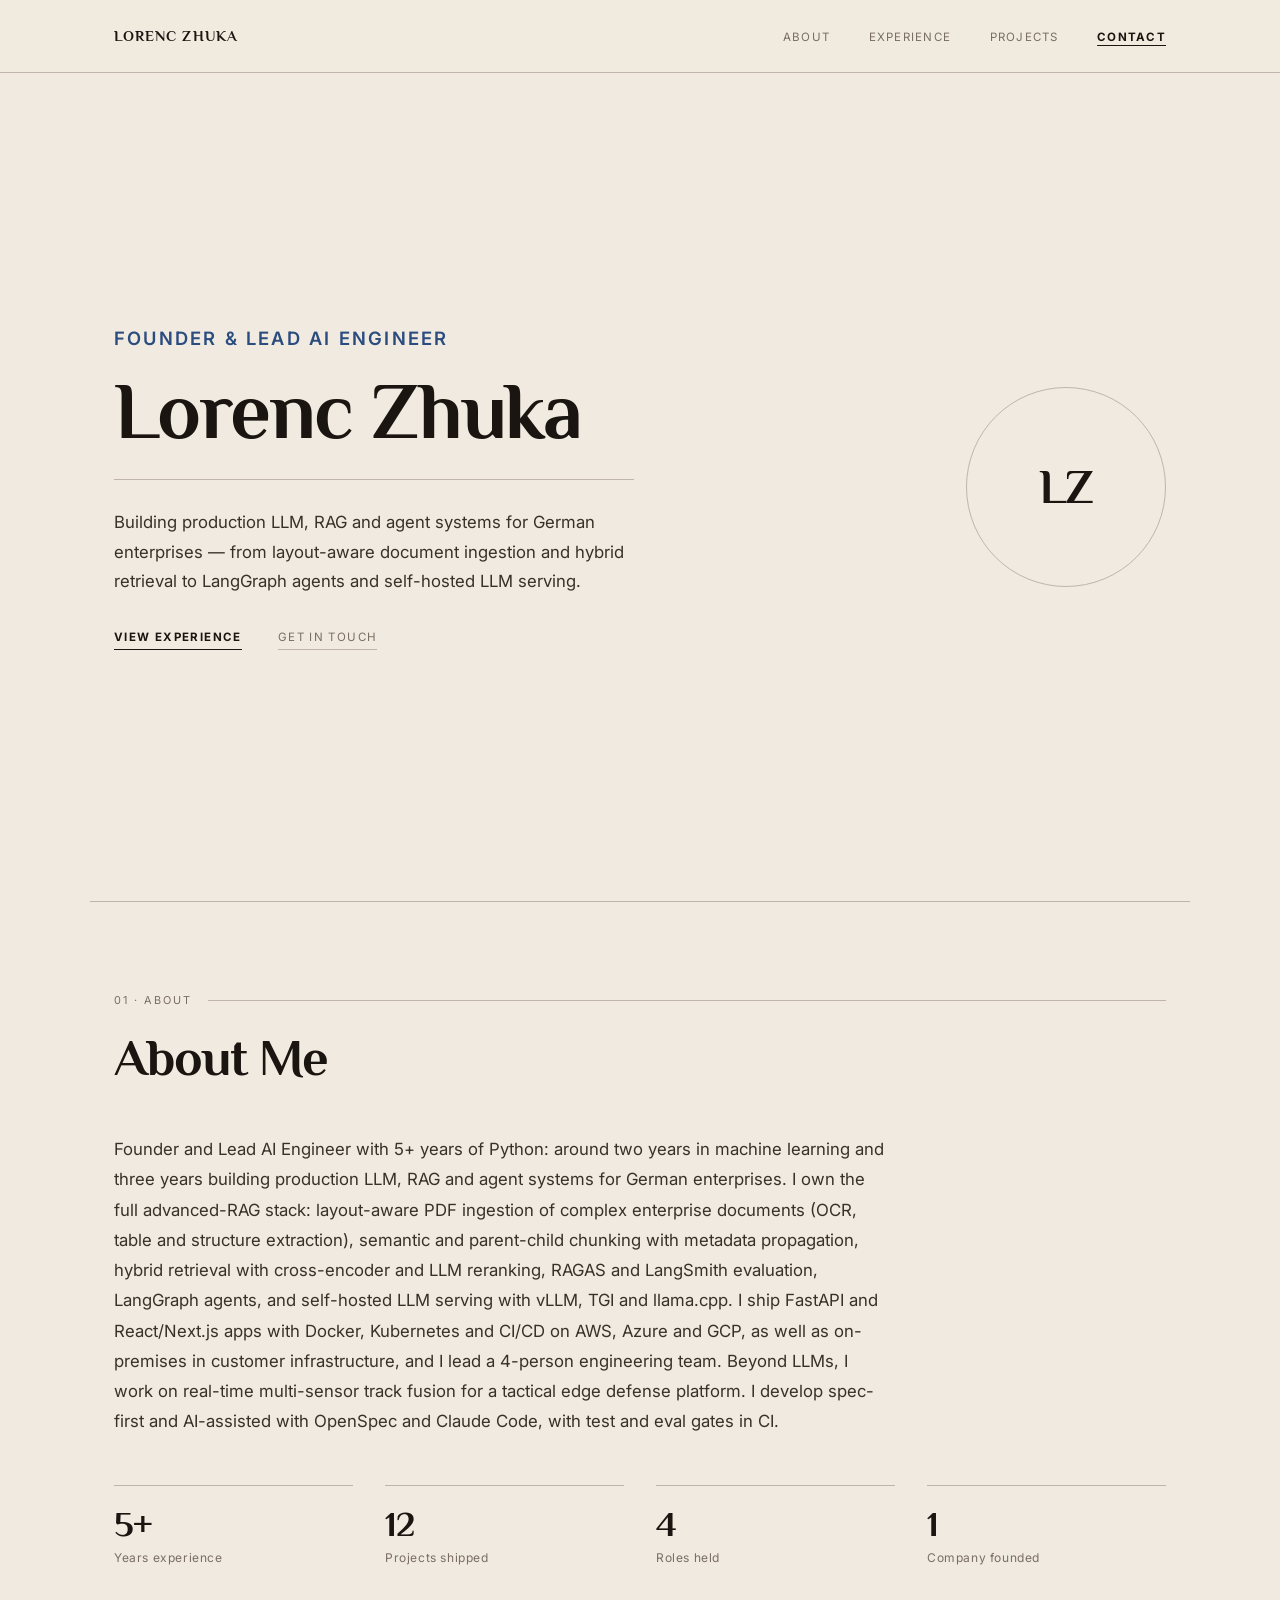
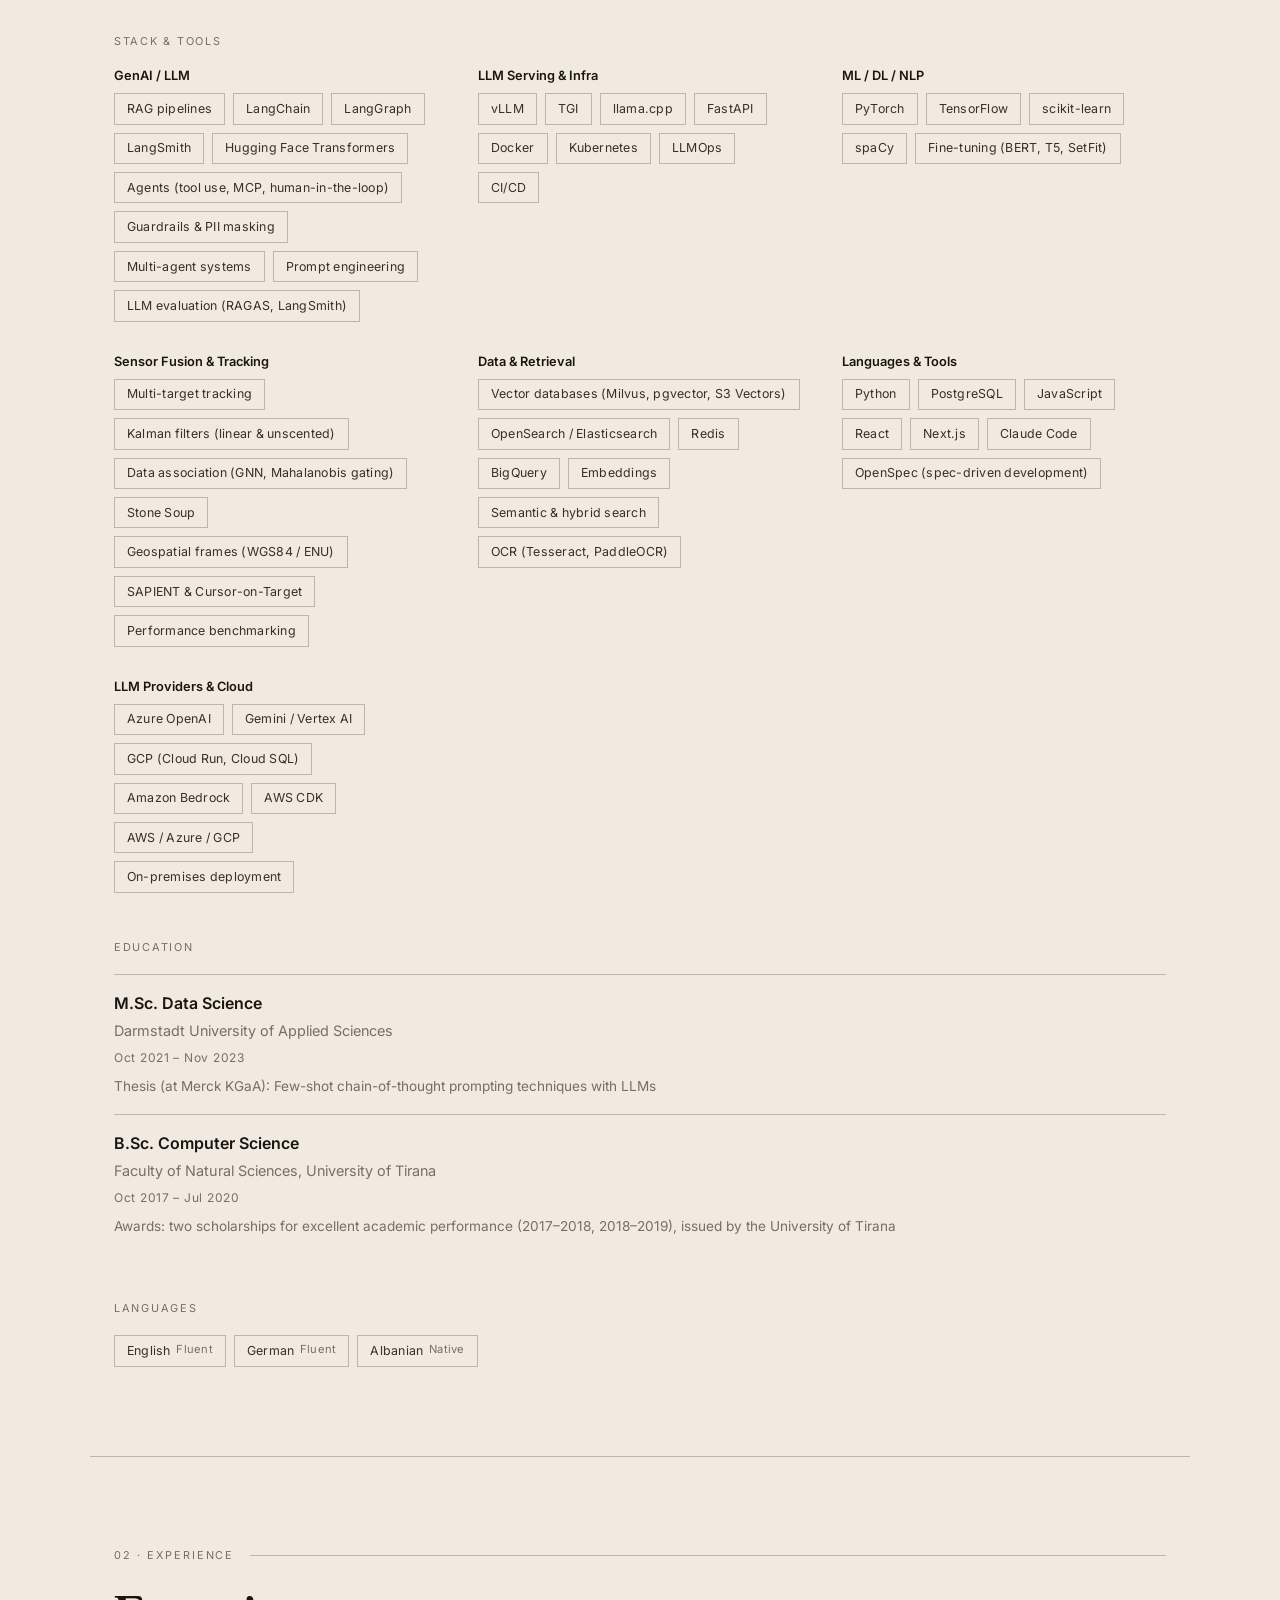
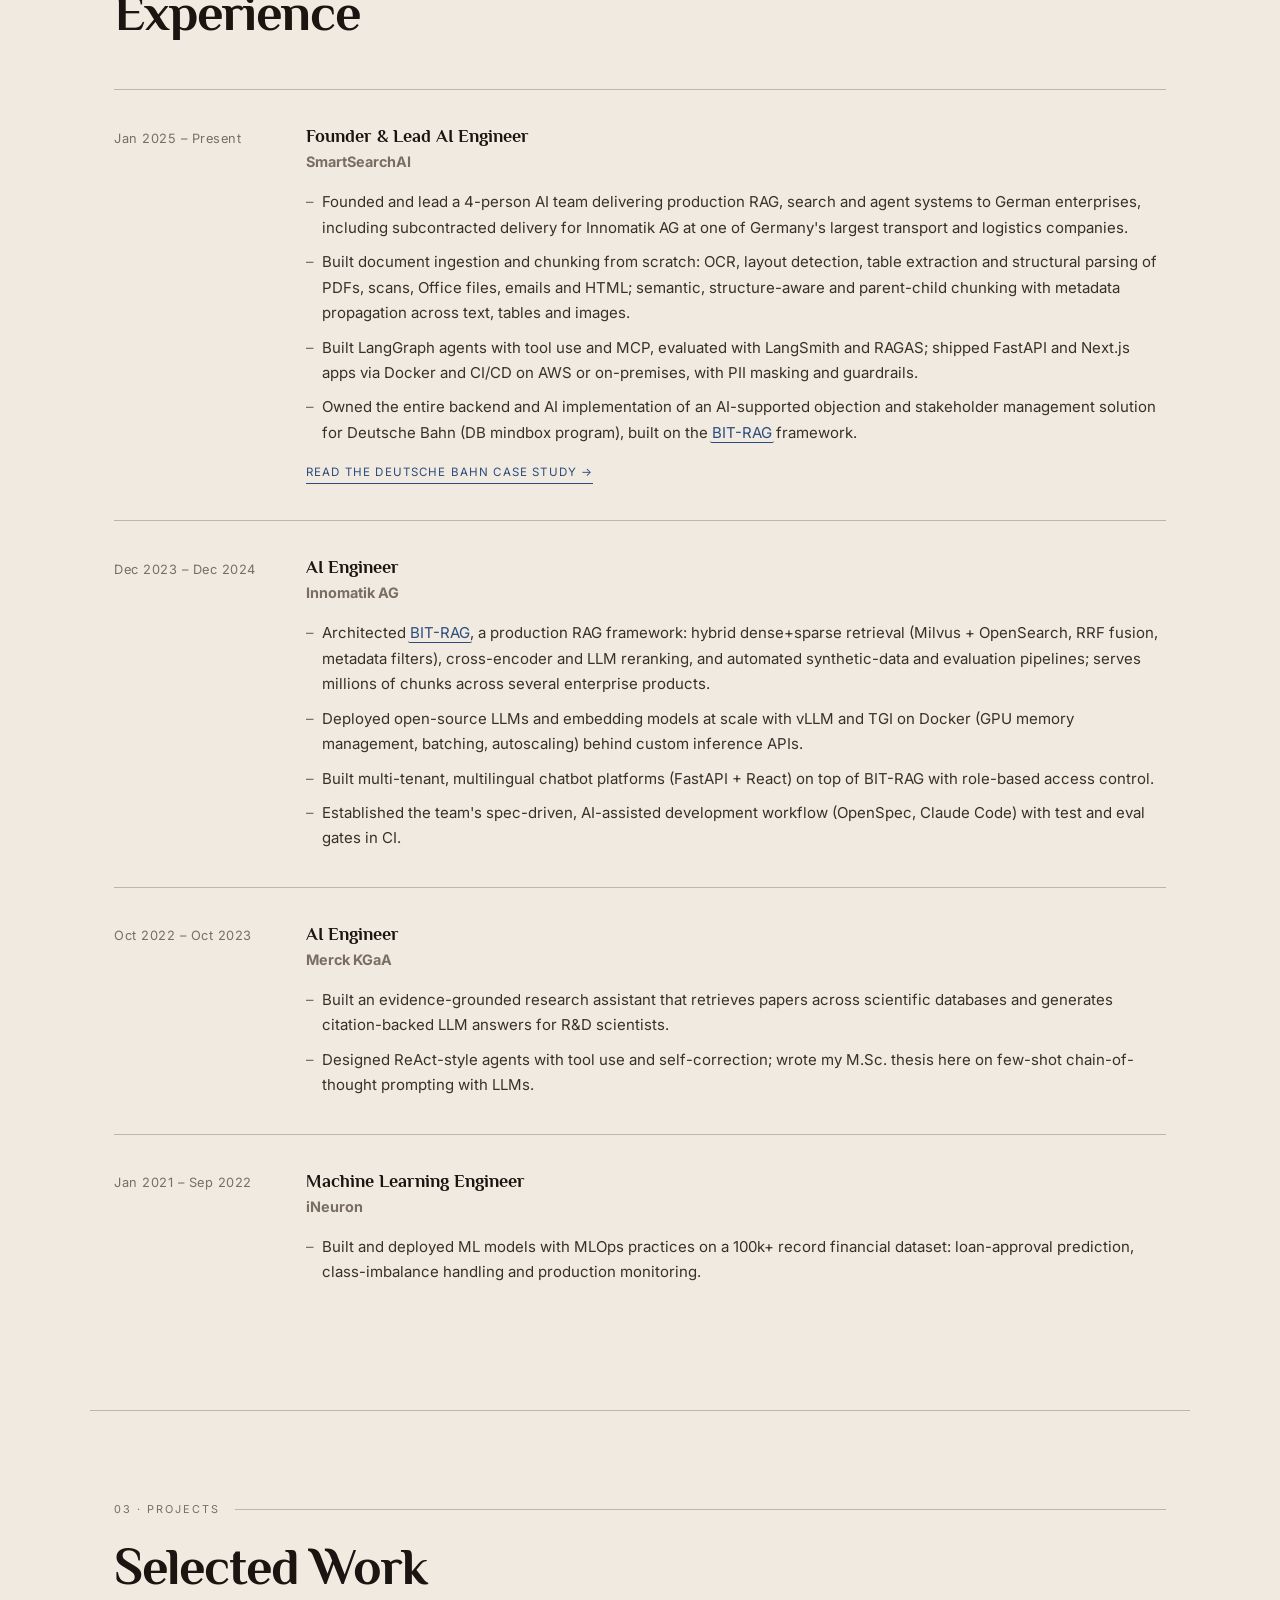
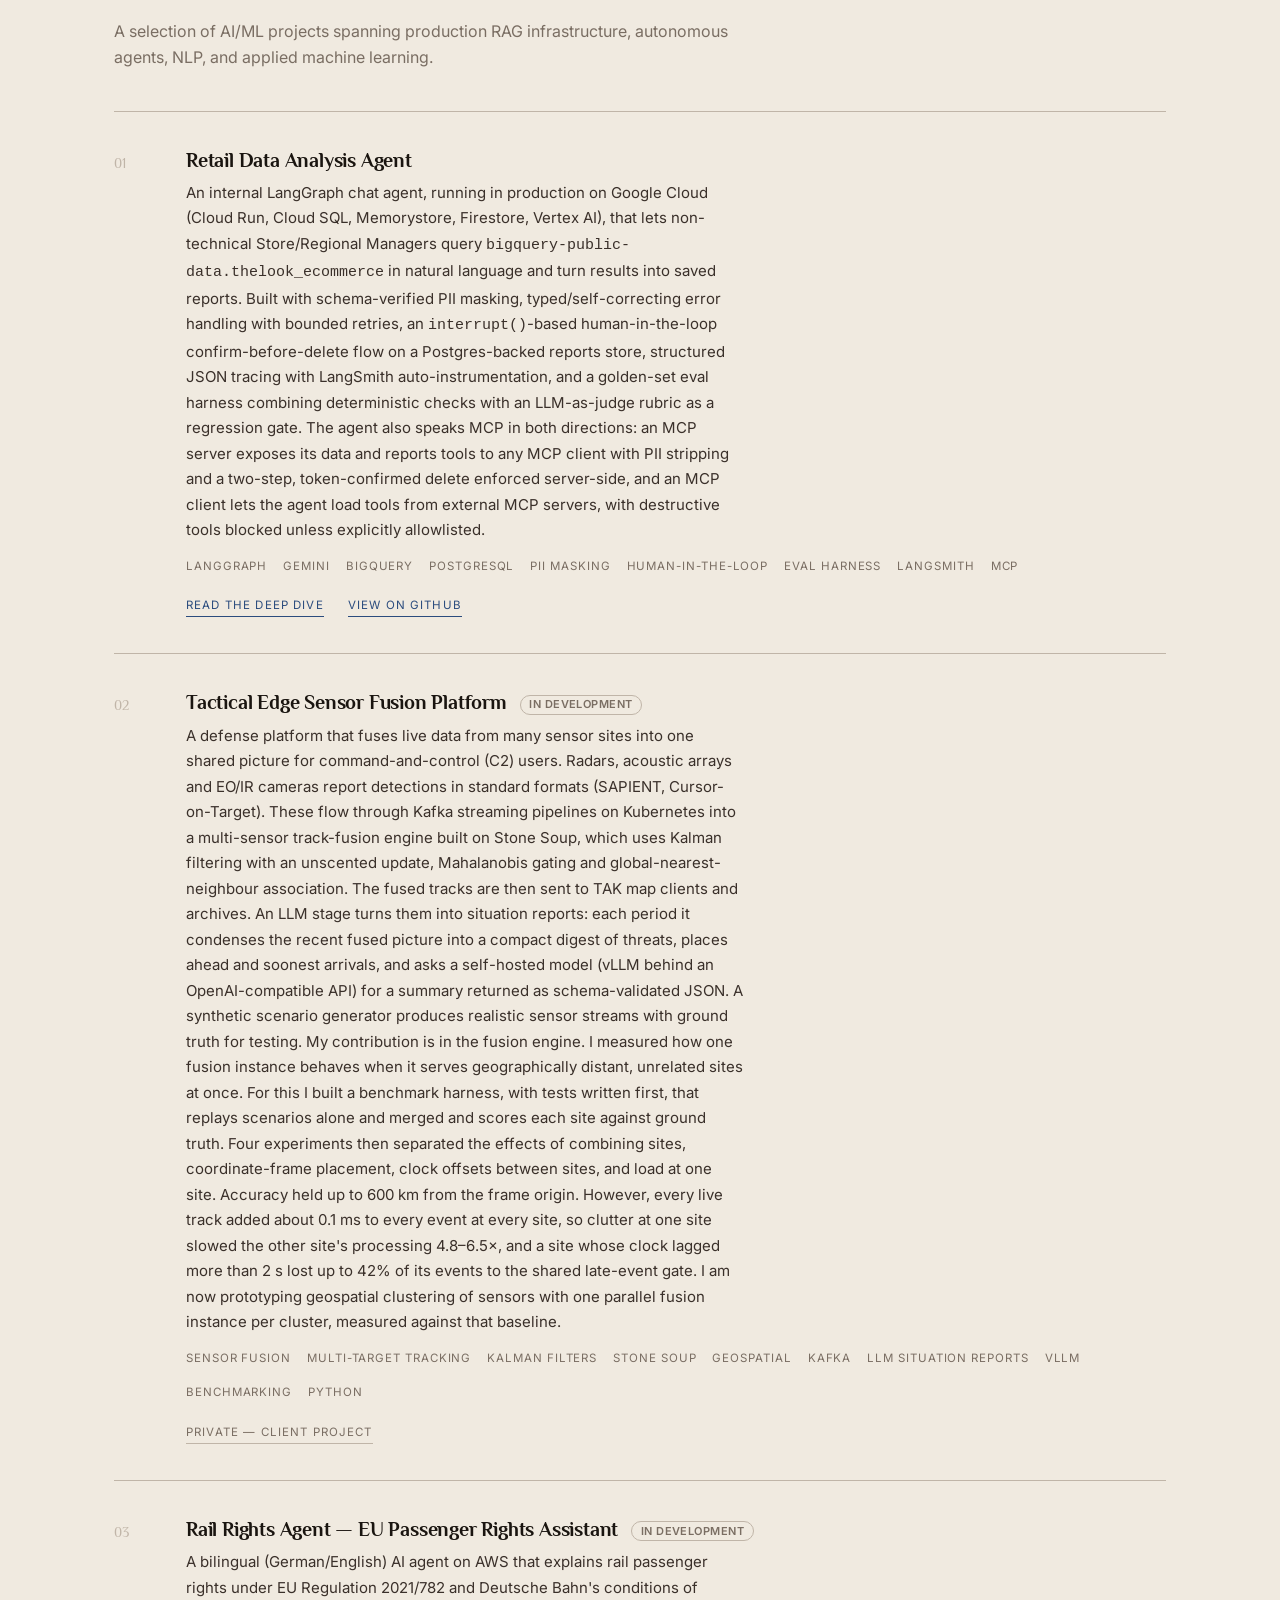
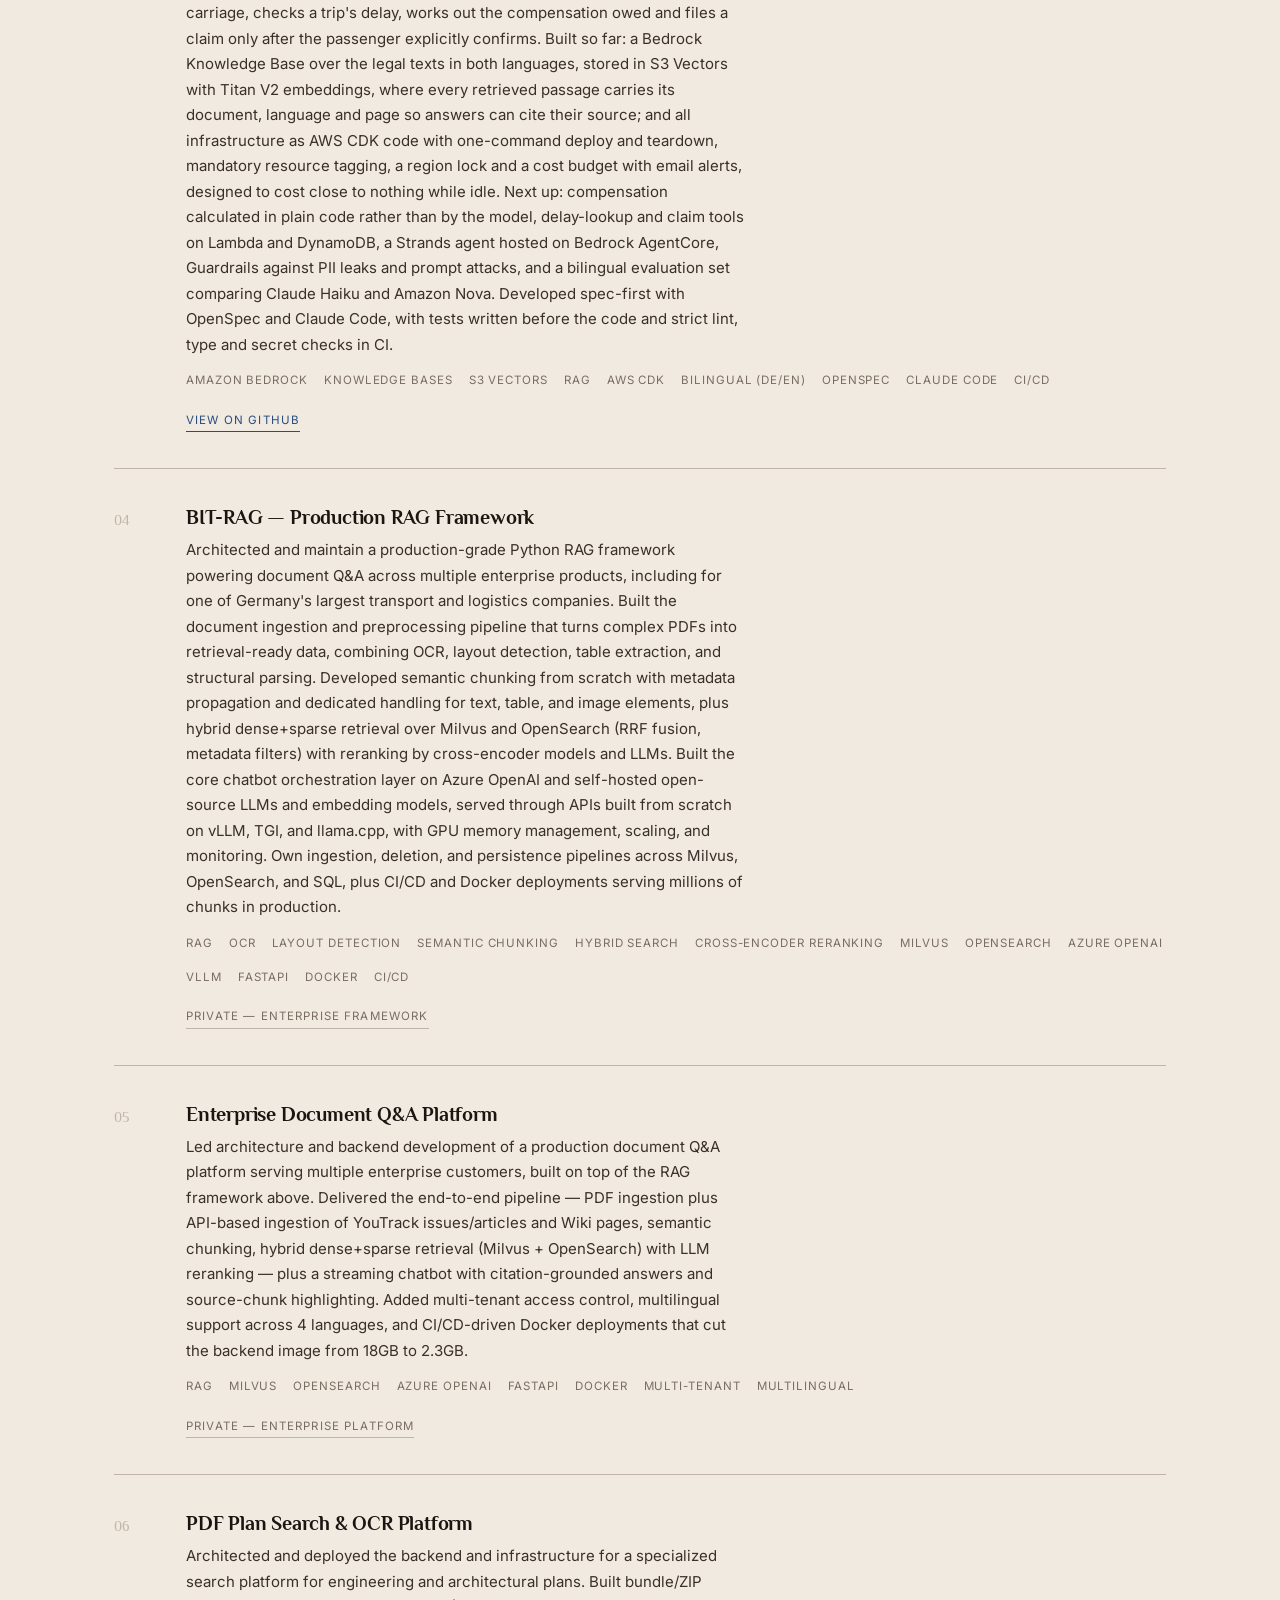
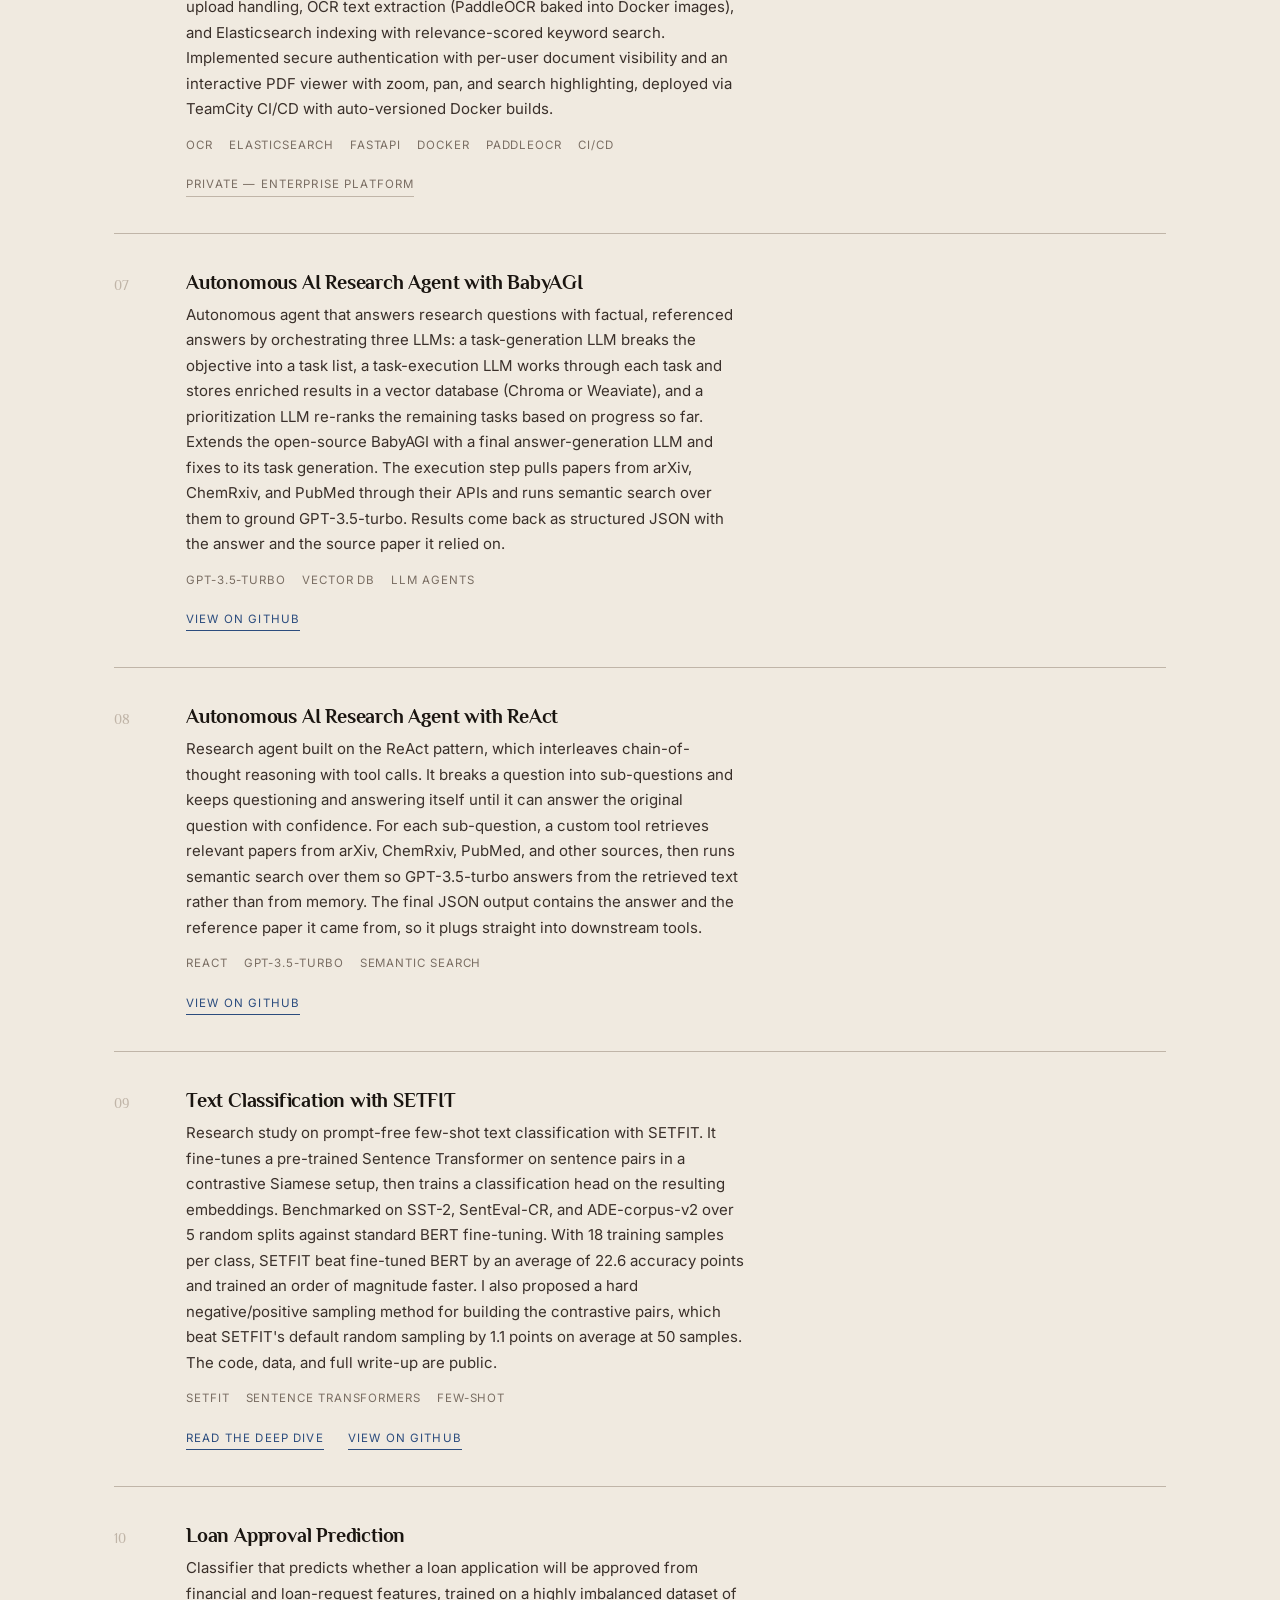
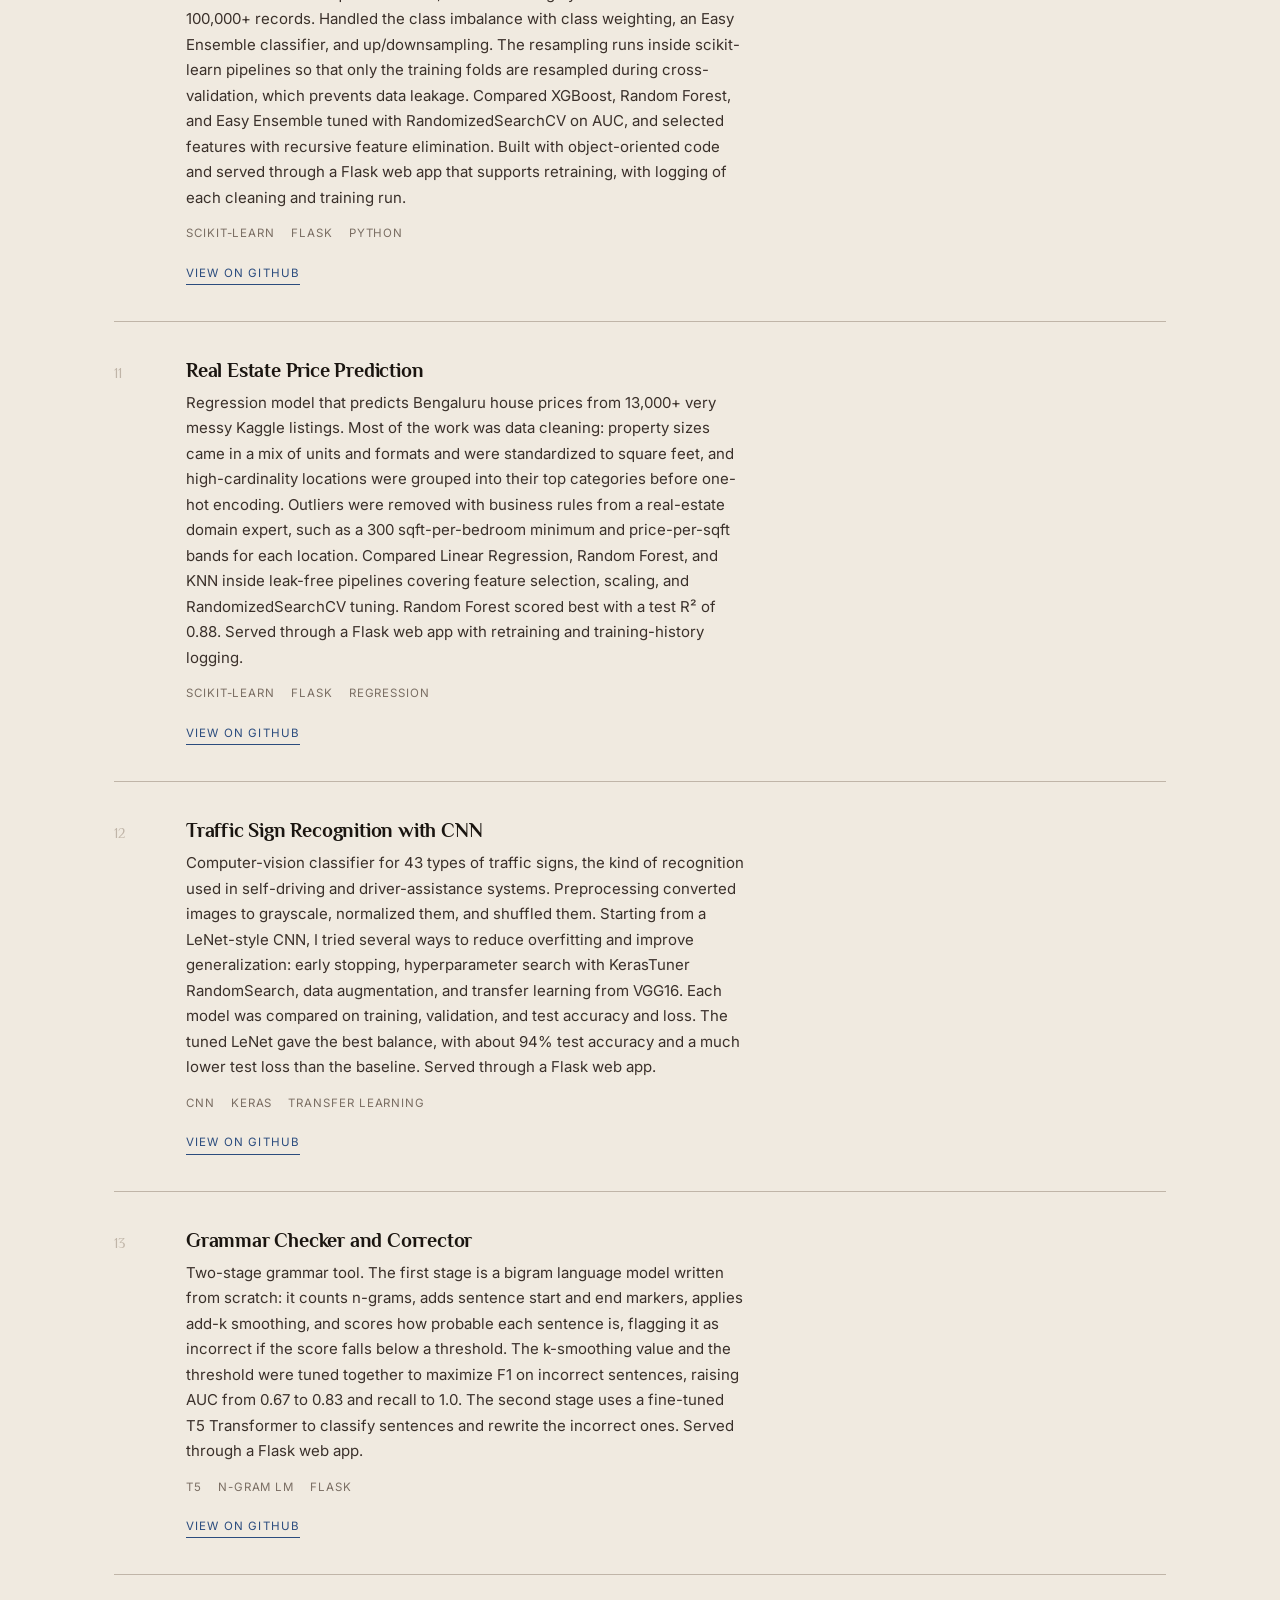
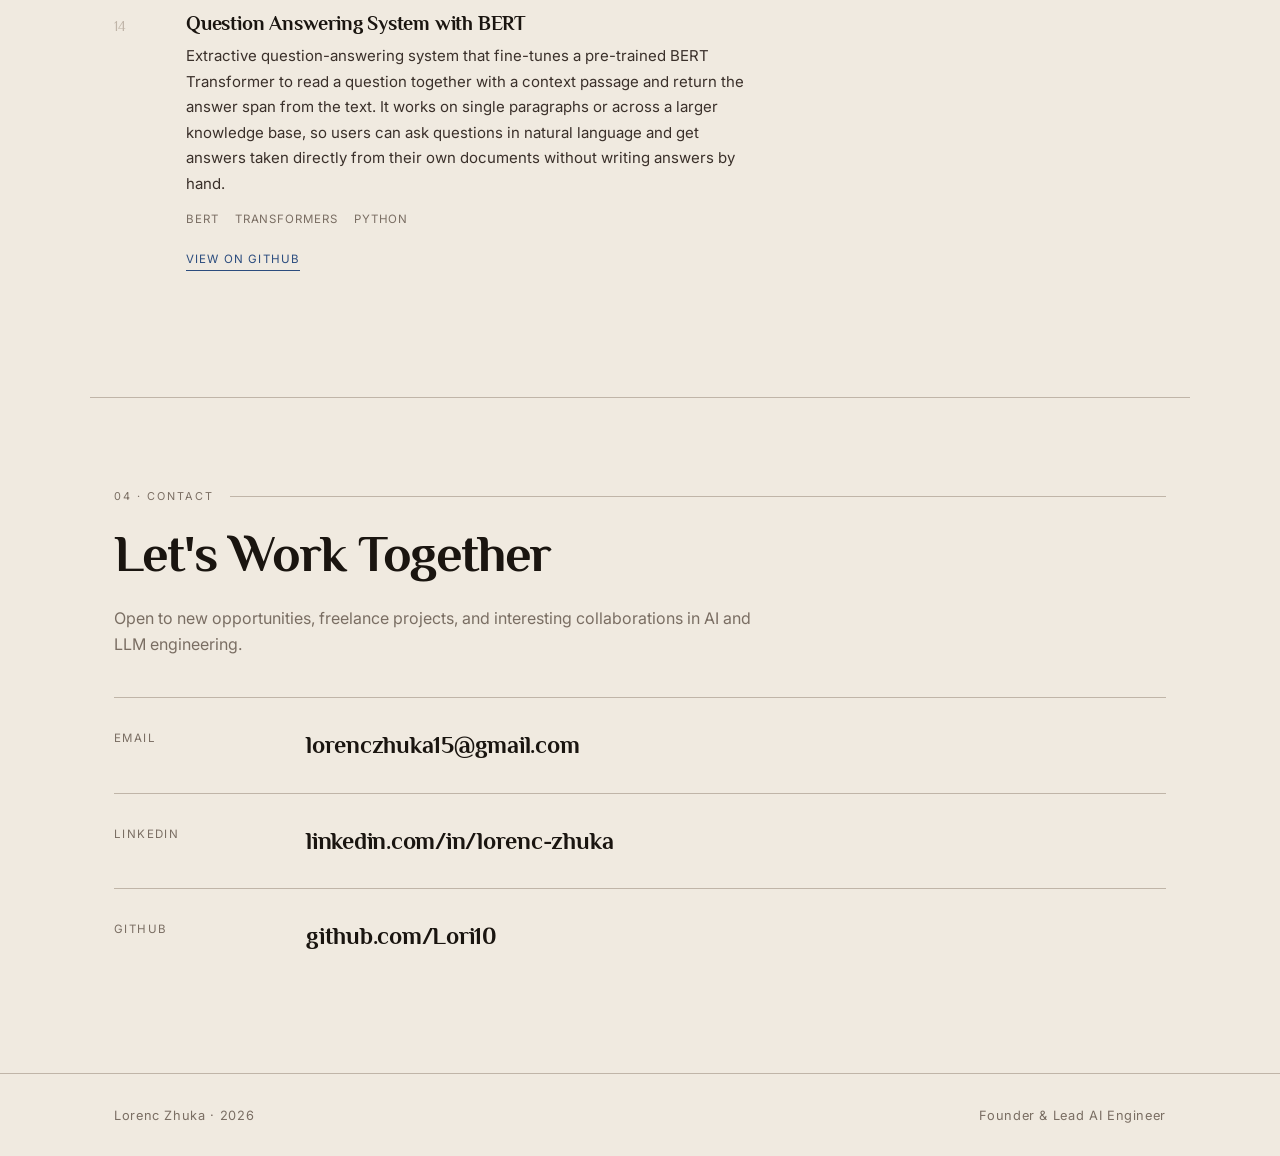
==== commit 009e352d: "docs: update About, skills and experience from the November 2026 CV" ====
--- a/index.html
+++ b/index.html
@@ -4,7 +4,7 @@
   <meta charset="UTF-8" />
   <meta name="viewport" content="width=device-width, initial-scale=1.0" />
   <title>Lorenc Zhuka — Founder &amp; Lead AI Engineer</title>
-  <meta name="description" content="Lorenc Zhuka — Founder and Lead AI Engineer building RAG pipelines, autonomous agents, and AI automations for real businesses." />
+  <meta name="description" content="Lorenc Zhuka — Founder and Lead AI Engineer building production LLM, RAG and agent systems for German enterprises: document ingestion, hybrid retrieval, LangGraph agents and self-hosted LLM serving." />
   <link rel="preconnect" href="https://fonts.googleapis.com" />
   <link rel="preconnect" href="https://fonts.gstatic.com" crossorigin />
   <link href="https://fonts.googleapis.com/css2?family=Inter:wght@400;500;600;700&family=Philosopher:wght@400;700&display=swap" rel="stylesheet" />
@@ -36,8 +36,9 @@
         <h1 class="hero__name">Lorenc Zhuka</h1>
         <div class="hero__divider" aria-hidden="true"></div>
         <p class="hero__tagline">
-          Building production-ready LLM applications — RAG pipelines, autonomous agents,
-          and AI automations that turn unstructured data into real business value.
+          Building production LLM, RAG and agent systems for German enterprises — from
+          layout-aware document ingestion and hybrid retrieval to LangGraph agents and
+          self-hosted LLM serving.
         </p>
         <div class="hero__cta">
           <a href="#experience" class="btn btn--primary">View Experience</a>
@@ -59,15 +60,16 @@
 
       <div class="about">
         <p class="about__summary reveal">
-          Founder and Lead AI Engineer with 5+ years of experience taking LLM applications from prototype
-          to production, on a Data Science and Machine Learning foundation. I lead a team of four developers
-          delivering semantic search engines, RAG-based private chatbots, and AI agents for enterprise clients.
-          Hands-on across the full stack: document ingestion and OCR, chunking, hybrid retrieval and reranking,
-          self-hosted LLM serving, agents with tool use and MCP, evaluation, and deployment on Azure, Google
-          Cloud, and AWS. Beyond LLMs, I work on real-time multi-sensor track fusion for a tactical edge
-          defense platform. Skilled at turning unstructured data into accurate, cited answers that fit into real
-          business workflows, and at shipping them reliably through tests, evals, and spec-driven, AI-assisted
-          development with Claude Code and OpenSpec.
+          Founder and Lead AI Engineer with 5+ years of Python: around two years in machine learning and
+          three years building production LLM, RAG and agent systems for German enterprises. I own the full
+          advanced-RAG stack: layout-aware PDF ingestion of complex enterprise documents (OCR, table and
+          structure extraction), semantic and parent-child chunking with metadata propagation, hybrid retrieval
+          with cross-encoder and LLM reranking, RAGAS and LangSmith evaluation, LangGraph agents, and
+          self-hosted LLM serving with vLLM, TGI and llama.cpp. I ship FastAPI and React/Next.js apps with
+          Docker, Kubernetes and CI/CD on AWS, Azure and GCP, as well as on-premises in customer
+          infrastructure, and I lead a 4-person engineering team. Beyond LLMs, I work on real-time multi-sensor
+          track fusion for a tactical edge defense platform. I develop spec-first and AI-assisted with OpenSpec
+          and Claude Code, with test and eval gates in CI.
         </p>
 
         <div class="stats reveal">
@@ -95,13 +97,13 @@
             <div class="stack__group">
               <h5>GenAI / LLM</h5>
               <div class="tags">
-                <span class="tag">RAG pipelines</span><span class="tag">LangChain</span><span class="tag">LangGraph</span><span class="tag">Hugging Face Transformers</span><span class="tag">Agents (ReAct, tool use, function calling, multi-agent)</span><span class="tag">MCP (Model Context Protocol) servers &amp; clients</span><span class="tag">Prompt engineering</span><span class="tag">LLM evaluation</span><span class="tag">LangSmith</span><span class="tag">Human-in-the-loop</span><span class="tag">Guardrails &amp; PII masking</span>
+                <span class="tag">RAG pipelines</span><span class="tag">LangChain</span><span class="tag">LangGraph</span><span class="tag">LangSmith</span><span class="tag">Hugging Face Transformers</span><span class="tag">Agents (tool use, MCP, human-in-the-loop)</span><span class="tag">Guardrails &amp; PII masking</span><span class="tag">Multi-agent systems</span><span class="tag">Prompt engineering</span><span class="tag">LLM evaluation (RAGAS, LangSmith)</span>
               </div>
             </div>
             <div class="stack__group">
               <h5>LLM Serving &amp; Infra</h5>
               <div class="tags">
-                <span class="tag">vLLM</span><span class="tag">TGI</span><span class="tag">llama.cpp</span><span class="tag">Docker</span><span class="tag">Kubernetes</span><span class="tag">AWS CDK (infrastructure as code)</span><span class="tag">FastAPI</span><span class="tag">CI/CD</span><span class="tag">LLMOps</span><span class="tag">Monitoring &amp; logging</span>
+                <span class="tag">vLLM</span><span class="tag">TGI</span><span class="tag">llama.cpp</span><span class="tag">FastAPI</span><span class="tag">Docker</span><span class="tag">Kubernetes</span><span class="tag">LLMOps</span><span class="tag">CI/CD</span>
               </div>
             </div>
             <div class="stack__group">
@@ -119,19 +121,19 @@
             <div class="stack__group">
               <h5>Data &amp; Retrieval</h5>
               <div class="tags">
-                <span class="tag">Vector databases (Milvus, pgvector, S3 Vectors)</span><span class="tag">Embeddings</span><span class="tag">Semantic &amp; hybrid search (OpenSearch, Elasticsearch)</span><span class="tag">PostgreSQL</span><span class="tag">Redis</span><span class="tag">BigQuery</span><span class="tag">OCR (Tesseract, PaddleOCR)</span>
+                <span class="tag">Vector databases (Milvus, pgvector, S3 Vectors)</span><span class="tag">OpenSearch / Elasticsearch</span><span class="tag">Redis</span><span class="tag">BigQuery</span><span class="tag">Embeddings</span><span class="tag">Semantic &amp; hybrid search</span><span class="tag">OCR (Tesseract, PaddleOCR)</span>
               </div>
             </div>
             <div class="stack__group">
               <h5>Languages &amp; Tools</h5>
               <div class="tags">
-                <span class="tag">Python</span><span class="tag">SQL</span><span class="tag">JavaScript/React</span><span class="tag">Next.js</span><span class="tag">Claude Code</span><span class="tag">OpenSpec (spec-driven development)</span>
+                <span class="tag">Python</span><span class="tag">PostgreSQL</span><span class="tag">JavaScript</span><span class="tag">React</span><span class="tag">Next.js</span><span class="tag">Claude Code</span><span class="tag">OpenSpec (spec-driven development)</span>
               </div>
             </div>
             <div class="stack__group">
               <h5>LLM Providers &amp; Cloud</h5>
               <div class="tags">
-                <span class="tag">OpenAI API</span><span class="tag">Azure OpenAI</span><span class="tag">Gemini / Vertex AI</span><span class="tag">GCP (Cloud Run, Cloud SQL)</span><span class="tag">Azure</span><span class="tag">AWS</span><span class="tag">Amazon Bedrock (Knowledge Bases)</span>
+                <span class="tag">Azure OpenAI</span><span class="tag">Gemini / Vertex AI</span><span class="tag">GCP (Cloud Run, Cloud SQL)</span><span class="tag">Amazon Bedrock</span><span class="tag">AWS CDK</span><span class="tag">AWS / Azure / GCP</span><span class="tag">On-premises deployment</span>
               </div>
             </div>
           </div>
@@ -149,6 +151,7 @@
             <p class="education__degree">B.Sc. Computer Science</p>
             <p class="education__school">Faculty of Natural Sciences, University of Tirana</p>
             <p class="education__dates">Oct 2017 – Jul 2020</p>
+            <p class="education__thesis">Awards: two scholarships for excellent academic performance (2017–2018, 2018–2019), issued by the University of Tirana</p>
           </div>
         </div>
 
@@ -178,9 +181,9 @@
             <h4 class="timeline__role">Founder &amp; Lead AI Engineer</h4>
             <p class="timeline__company">SmartSearchAI</p>
             <ul class="timeline__list">
-              <li>Founded and lead a team of 4 developers delivering semantic search engines, RAG-based private chatbots, and AI automations for enterprise clients, including work as a subcontractor to Innomatik AG (Germany) on an engagement for one of Germany's largest transport and logistics companies.</li>
-              <li>Design and deliver AI automations that integrate into clients' daily workflows, reducing manual effort and turnaround times.</li>
-              <li>Own the full lifecycle: client acquisition, solution architecture, development, deployment, and maintenance.</li>
+              <li>Founded and lead a 4-person AI team delivering production RAG, search and agent systems to German enterprises, including subcontracted delivery for Innomatik AG at one of Germany's largest transport and logistics companies.</li>
+              <li>Built document ingestion and chunking from scratch: OCR, layout detection, table extraction and structural parsing of PDFs, scans, Office files, emails and HTML; semantic, structure-aware and parent-child chunking with metadata propagation across text, tables and images.</li>
+              <li>Built LangGraph agents with tool use and MCP, evaluated with LangSmith and RAGAS; shipped FastAPI and Next.js apps via Docker and CI/CD on AWS or on-premises, with PII masking and guardrails.</li>
               <li>Owned the entire backend and AI implementation of an AI-supported objection and stakeholder management solution for Deutsche Bahn (DB mindbox program), built on the <a href="#bit-rag" class="inline-link">BIT-RAG</a> framework.</li>
             </ul>
             <a href="deutsche-bahn.html" class="timeline__link">Read the Deutsche Bahn case study &rarr;</a>
@@ -193,9 +196,10 @@
             <h4 class="timeline__role">AI Engineer</h4>
             <p class="timeline__company">Innomatik AG</p>
             <ul class="timeline__list">
-              <li>Built customized RAG pipelines with tailored data loaders, chunking strategies, and retrievers, improving answer relevance for domain-specific document collections.</li>
-              <li>Created automated synthetic data generation and evaluation pipelines for RAG, enabling systematic quality measurement and faster iteration.</li>
-              <li>Deployed open-source LLMs at scale (vLLM, Text Generation Inference) and built full-stack chatbot applications with FastAPI and React.</li>
+              <li>Architected <a href="#bit-rag" class="inline-link">BIT-RAG</a>, a production RAG framework: hybrid dense+sparse retrieval (Milvus + OpenSearch, RRF fusion, metadata filters), cross-encoder and LLM reranking, and automated synthetic-data and evaluation pipelines; serves millions of chunks across several enterprise products.</li>
+              <li>Deployed open-source LLMs and embedding models at scale with vLLM and TGI on Docker (GPU memory management, batching, autoscaling) behind custom inference APIs.</li>
+              <li>Built multi-tenant, multilingual chatbot platforms (FastAPI + React) on top of BIT-RAG with role-based access control.</li>
+              <li>Established the team's spec-driven, AI-assisted development workflow (OpenSpec, Claude Code) with test and eval gates in CI.</li>
             </ul>
           </div>
         </article>
@@ -206,9 +210,8 @@
             <h4 class="timeline__role">AI Engineer</h4>
             <p class="timeline__company">Merck KGaA</p>
             <ul class="timeline__list">
-              <li>Developed an evidence-grounded research assistant that retrieves relevant papers across multiple scientific databases and generates citation-backed answers using LLMs, improving response accuracy and traceability.</li>
-              <li>Designed and built custom autonomous agents with reasoning, tool use, and self-correction capabilities, based on ReAct-style architectures.</li>
-              <li>Applied machine learning to process development, supporting data-driven decisions in pharmaceutical R&amp;D workflows.</li>
+              <li>Built an evidence-grounded research assistant that retrieves papers across scientific databases and generates citation-backed LLM answers for R&amp;D scientists.</li>
+              <li>Designed ReAct-style agents with tool use and self-correction; wrote my M.Sc. thesis here on few-shot chain-of-thought prompting with LLMs.</li>
             </ul>
           </div>
         </article>
@@ -219,7 +222,7 @@
             <h4 class="timeline__role">Machine Learning Engineer</h4>
             <p class="timeline__company">iNeuron</p>
             <ul class="timeline__list">
-              <li>Built, optimized, and deployed ML models using MLOps practices on a 100k+ record financial dataset to predict loan approvals, addressing class imbalance and ensuring reliable model performance in production.</li>
+              <li>Built and deployed ML models with MLOps practices on a 100k+ record financial dataset: loan-approval prediction, class-imbalance handling and production monitoring.</li>
             </ul>
           </div>
         </article>
@@ -280,7 +283,7 @@
           <span class="project-card__number">04</span>
           <div>
             <h4 class="project-card__title">BIT-RAG — Production RAG Framework</h4>
-            <p class="project-card__desc">Architected and maintain a production-grade Python RAG framework powering document Q&amp;A across multiple enterprise products, including for one of Germany's largest transport and logistics companies. Built the document ingestion and preprocessing pipeline that turns complex PDFs into retrieval-ready data, combining OCR, layout detection, table extraction, and structural parsing. Developed semantic chunking from scratch with metadata propagation and dedicated handling for text, table, and image elements, plus hybrid dense+sparse retrieval over Milvus and OpenSearch with reranking by cross-encoder models and LLMs. Built the core chatbot orchestration layer on Azure OpenAI and self-hosted open-source LLMs and embedding models, served through APIs built from scratch on vLLM, TGI, and llama.cpp, with GPU memory management, scaling, and monitoring. Own ingestion, deletion, and persistence pipelines across Milvus, OpenSearch, and SQL, plus CI/CD and Docker deployments serving millions of chunks in production.</p>
+            <p class="project-card__desc">Architected and maintain a production-grade Python RAG framework powering document Q&amp;A across multiple enterprise products, including for one of Germany's largest transport and logistics companies. Built the document ingestion and preprocessing pipeline that turns complex PDFs into retrieval-ready data, combining OCR, layout detection, table extraction, and structural parsing. Developed semantic chunking from scratch with metadata propagation and dedicated handling for text, table, and image elements, plus hybrid dense+sparse retrieval over Milvus and OpenSearch (RRF fusion, metadata filters) with reranking by cross-encoder models and LLMs. Built the core chatbot orchestration layer on Azure OpenAI and self-hosted open-source LLMs and embedding models, served through APIs built from scratch on vLLM, TGI, and llama.cpp, with GPU memory management, scaling, and monitoring. Own ingestion, deletion, and persistence pipelines across Milvus, OpenSearch, and SQL, plus CI/CD and Docker deployments serving millions of chunks in production.</p>
             <div class="project-card__tags">
               <span>RAG</span><span>OCR</span><span>Layout Detection</span><span>Semantic Chunking</span><span>Hybrid Search</span><span>Cross-Encoder Reranking</span><span>Milvus</span><span>OpenSearch</span><span>Azure OpenAI</span><span>vLLM</span><span>FastAPI</span><span>Docker</span><span>CI/CD</span>
             </div>
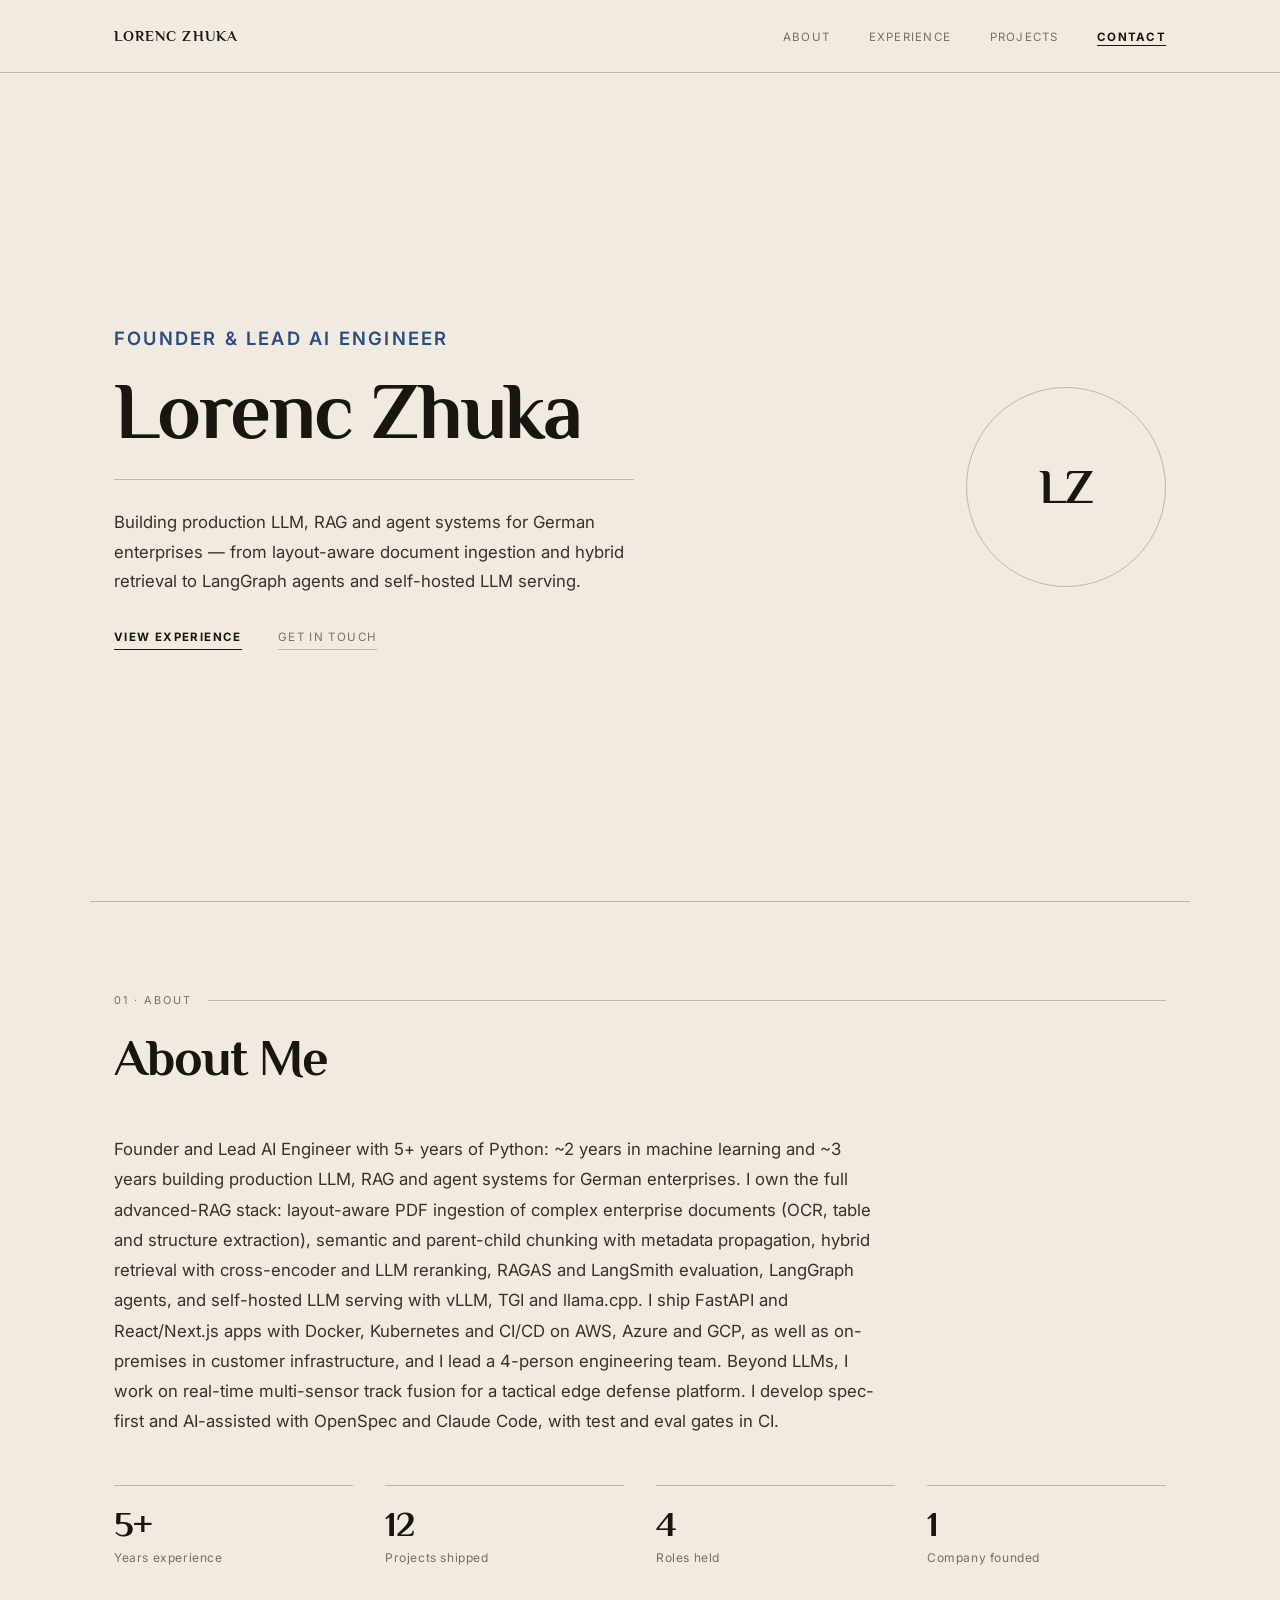
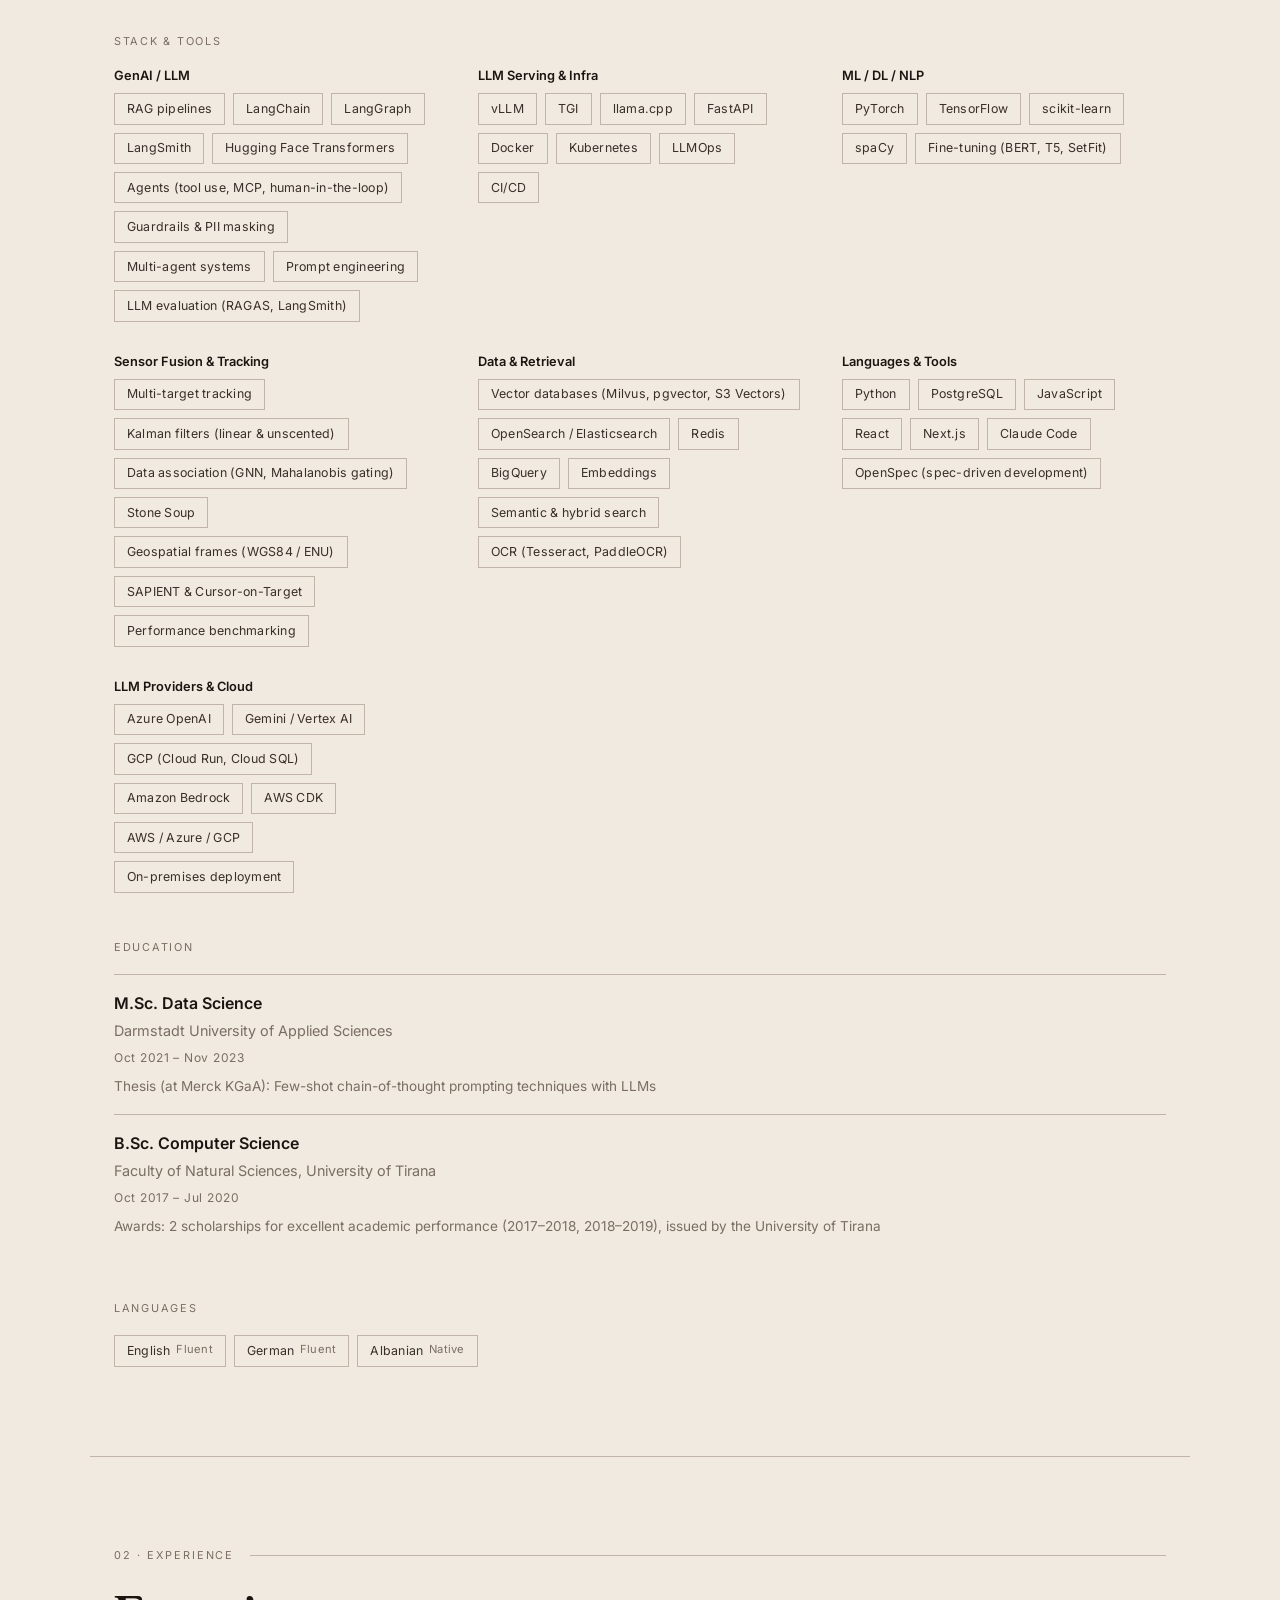
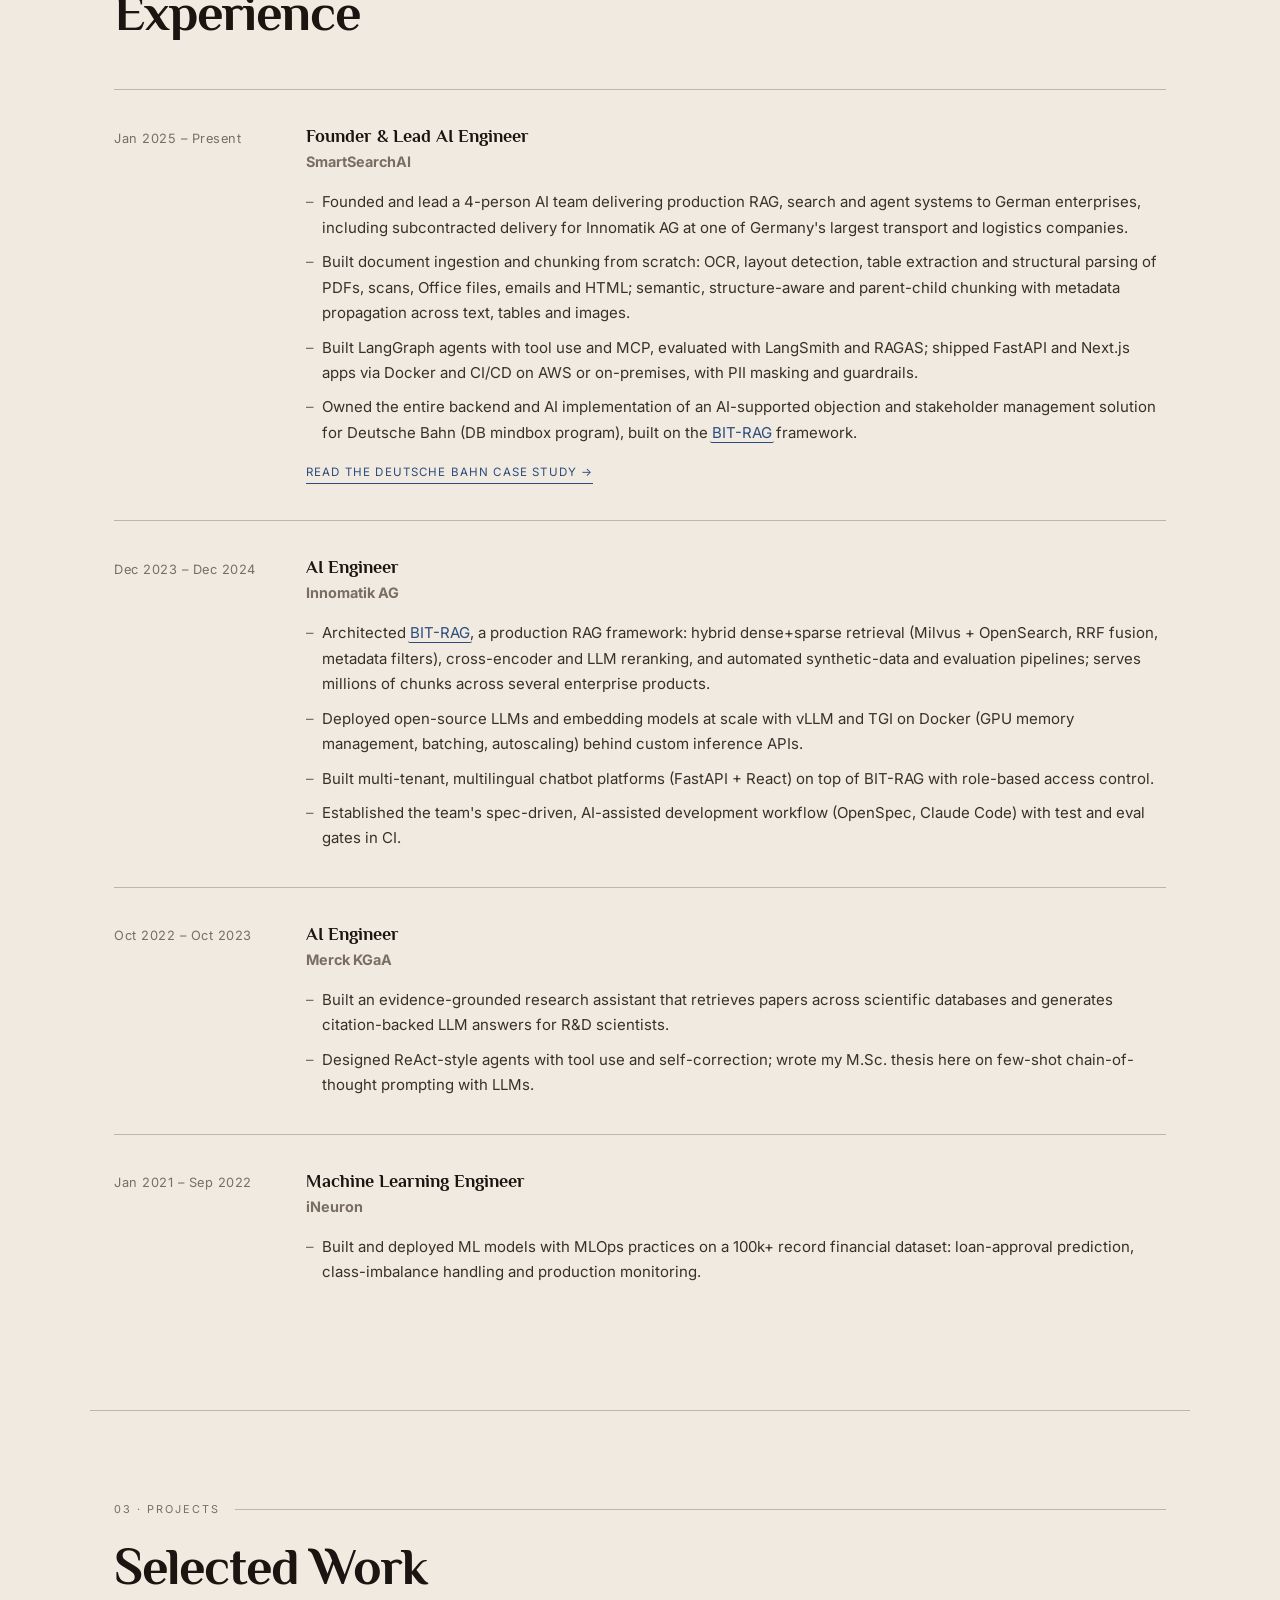
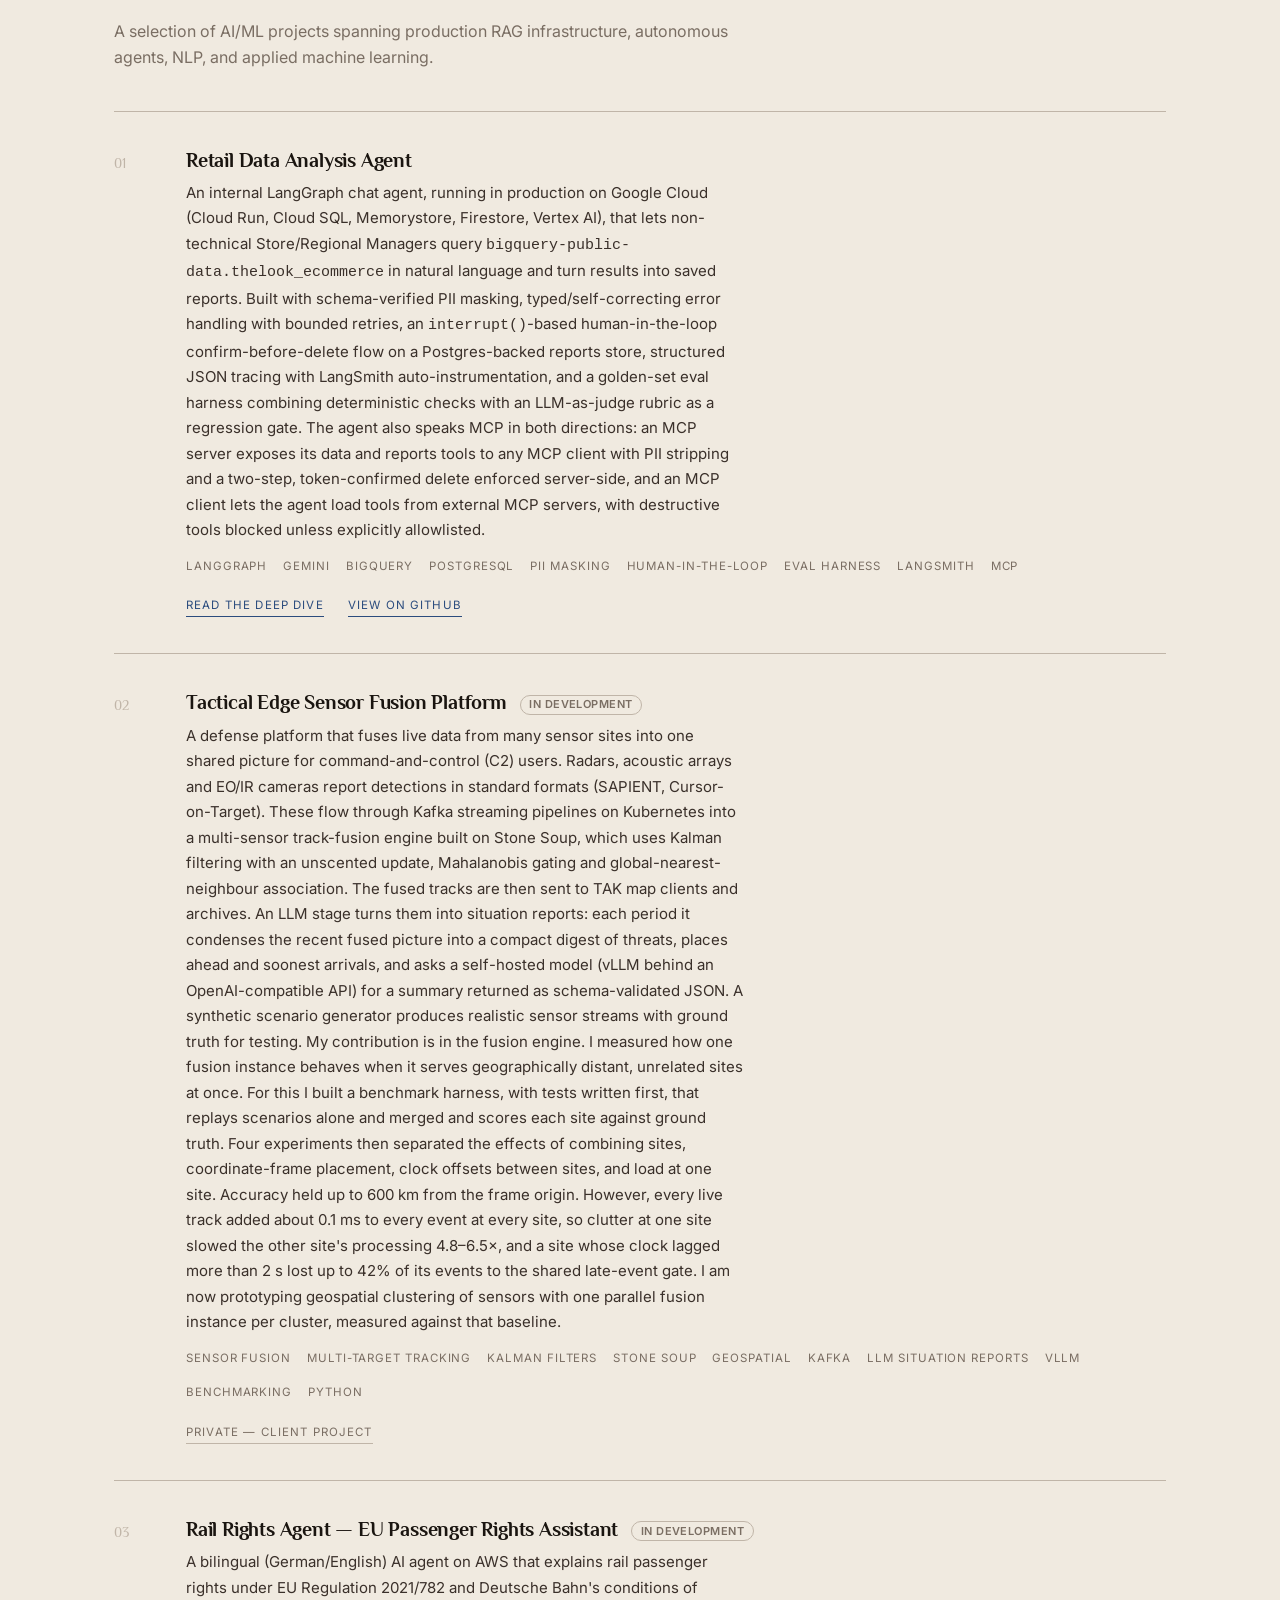
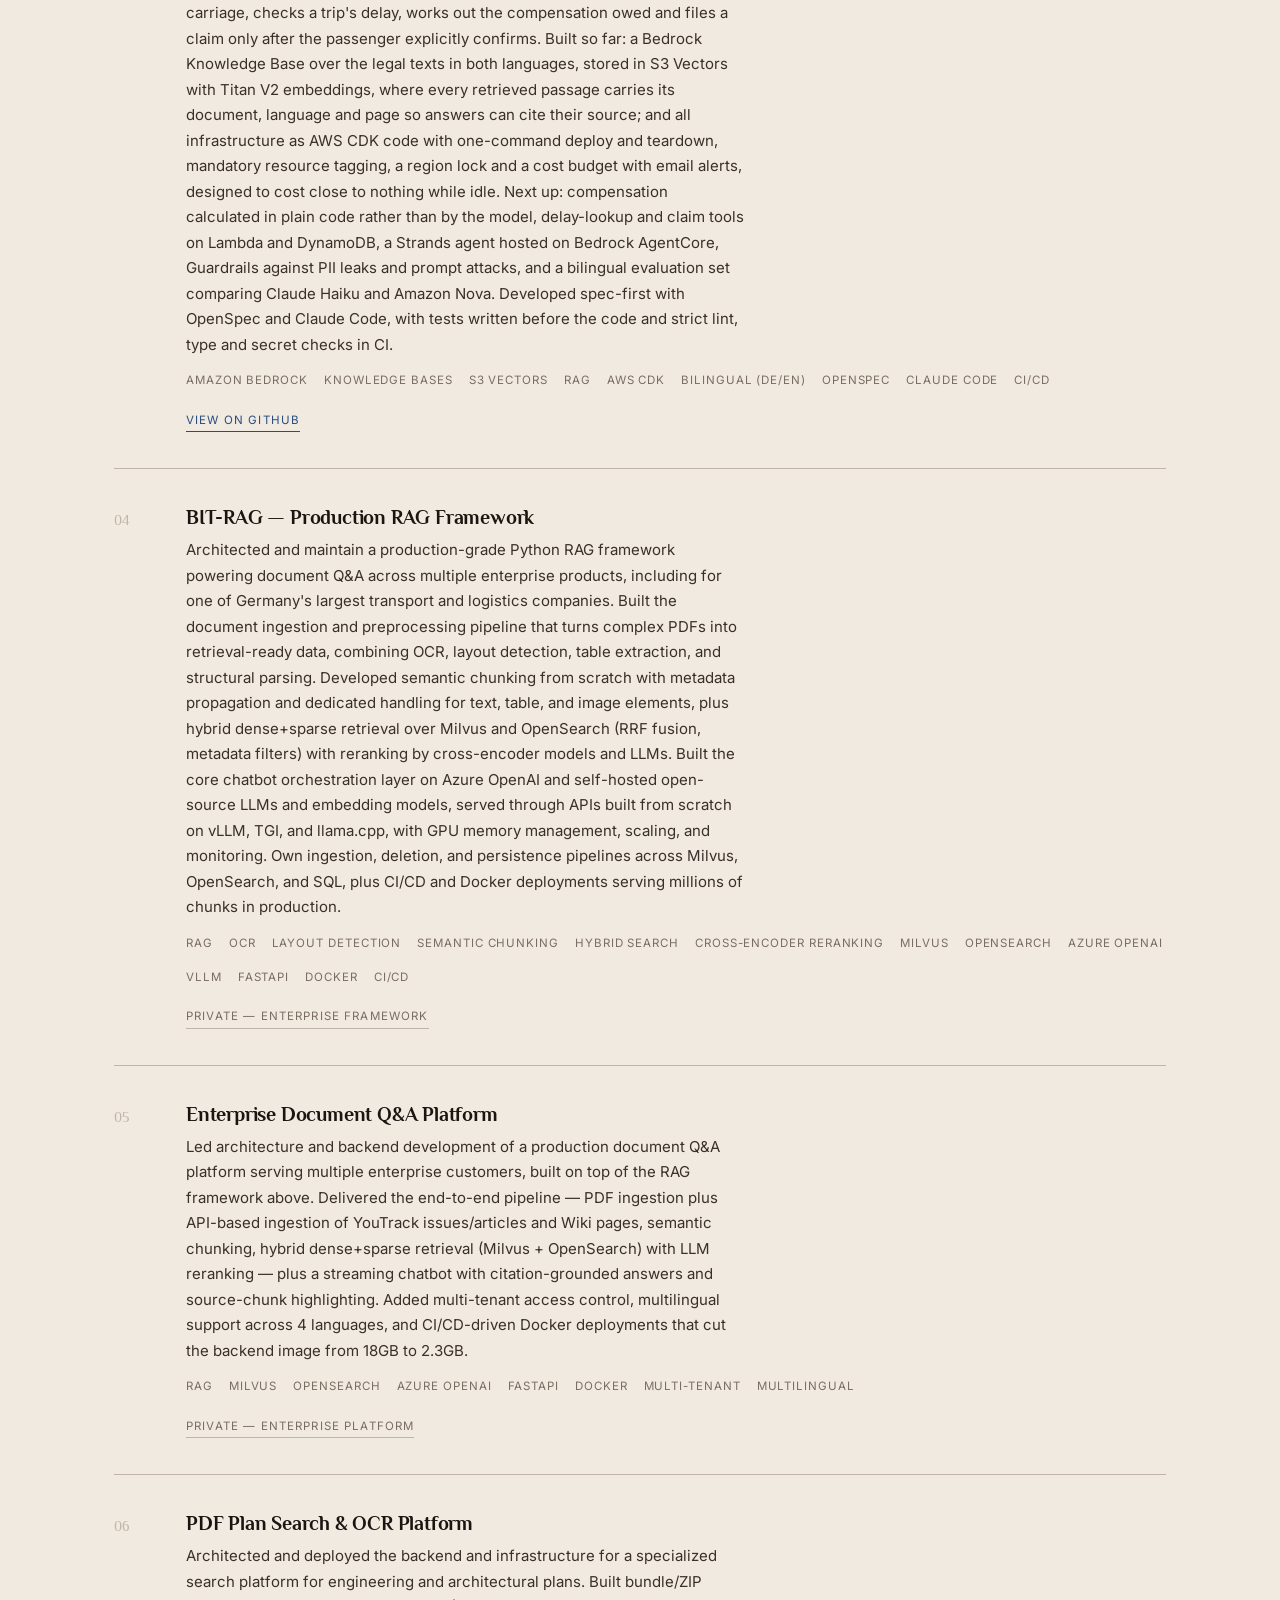
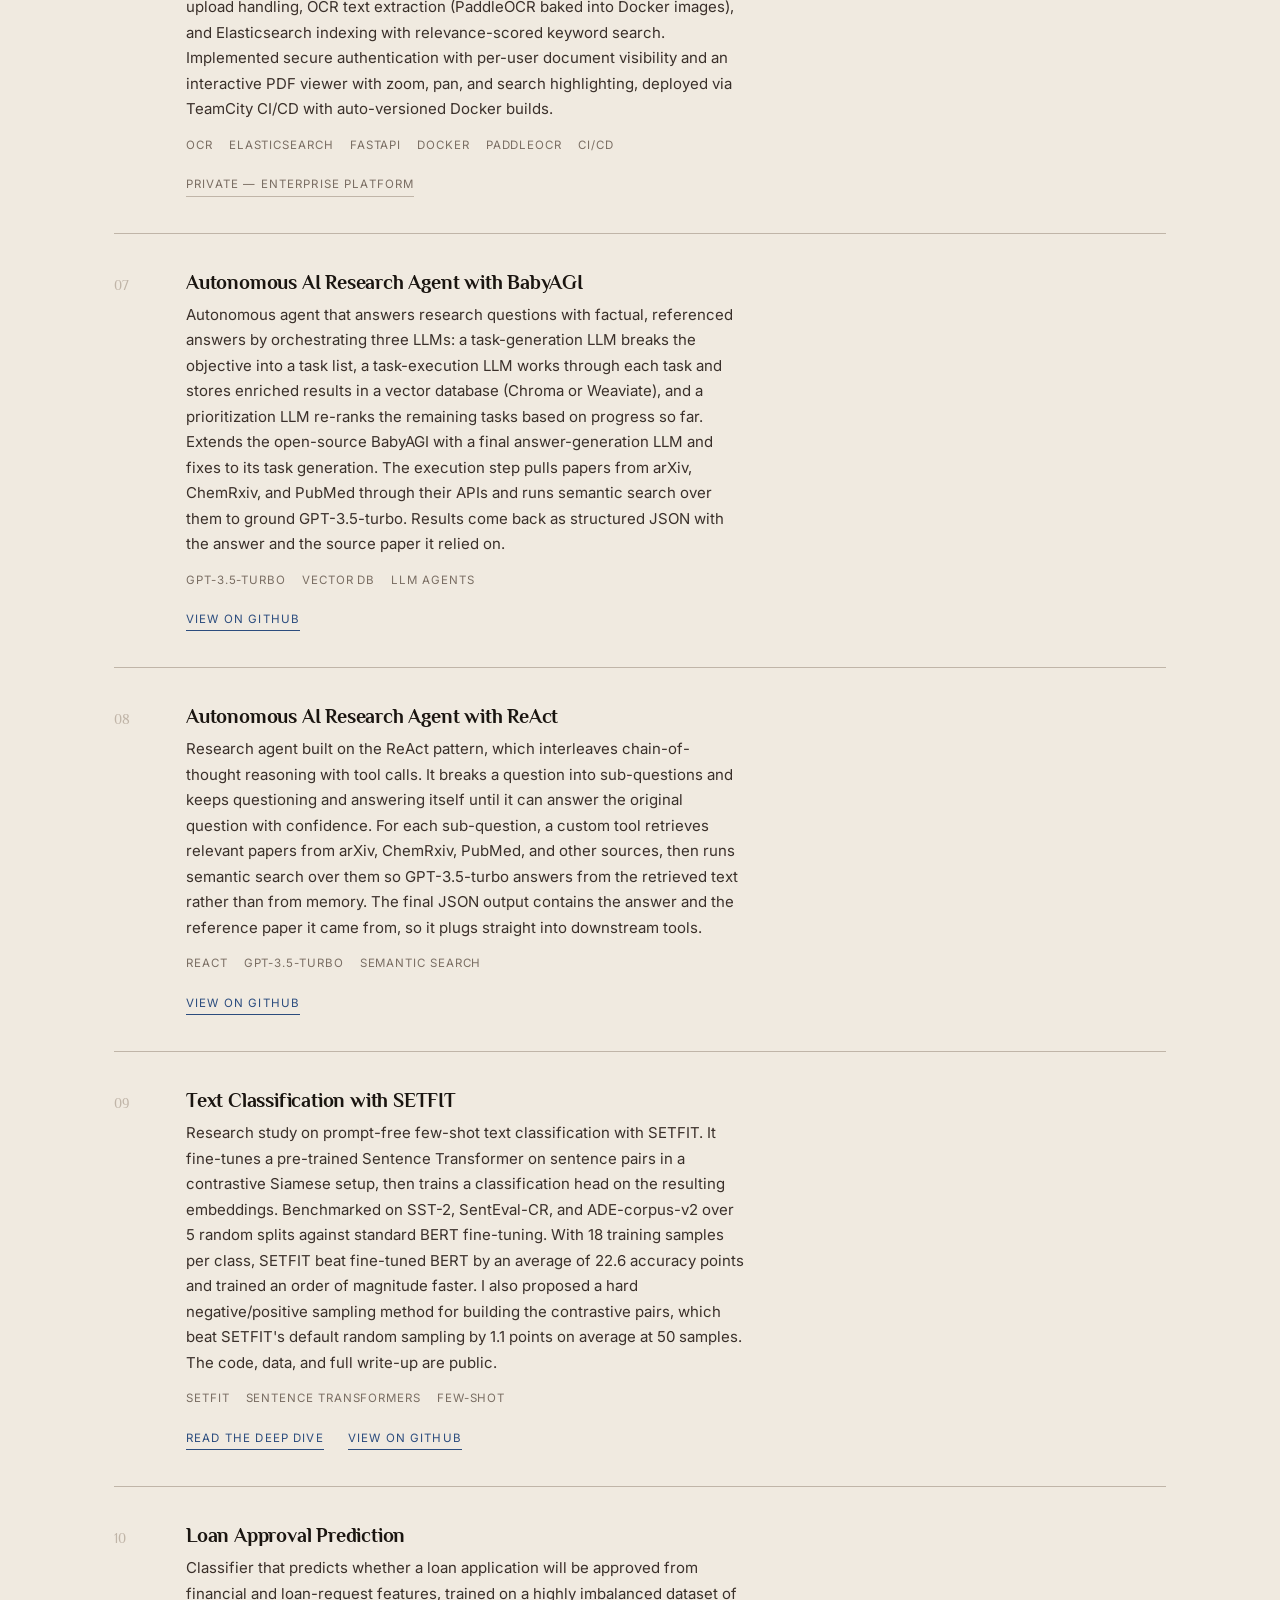
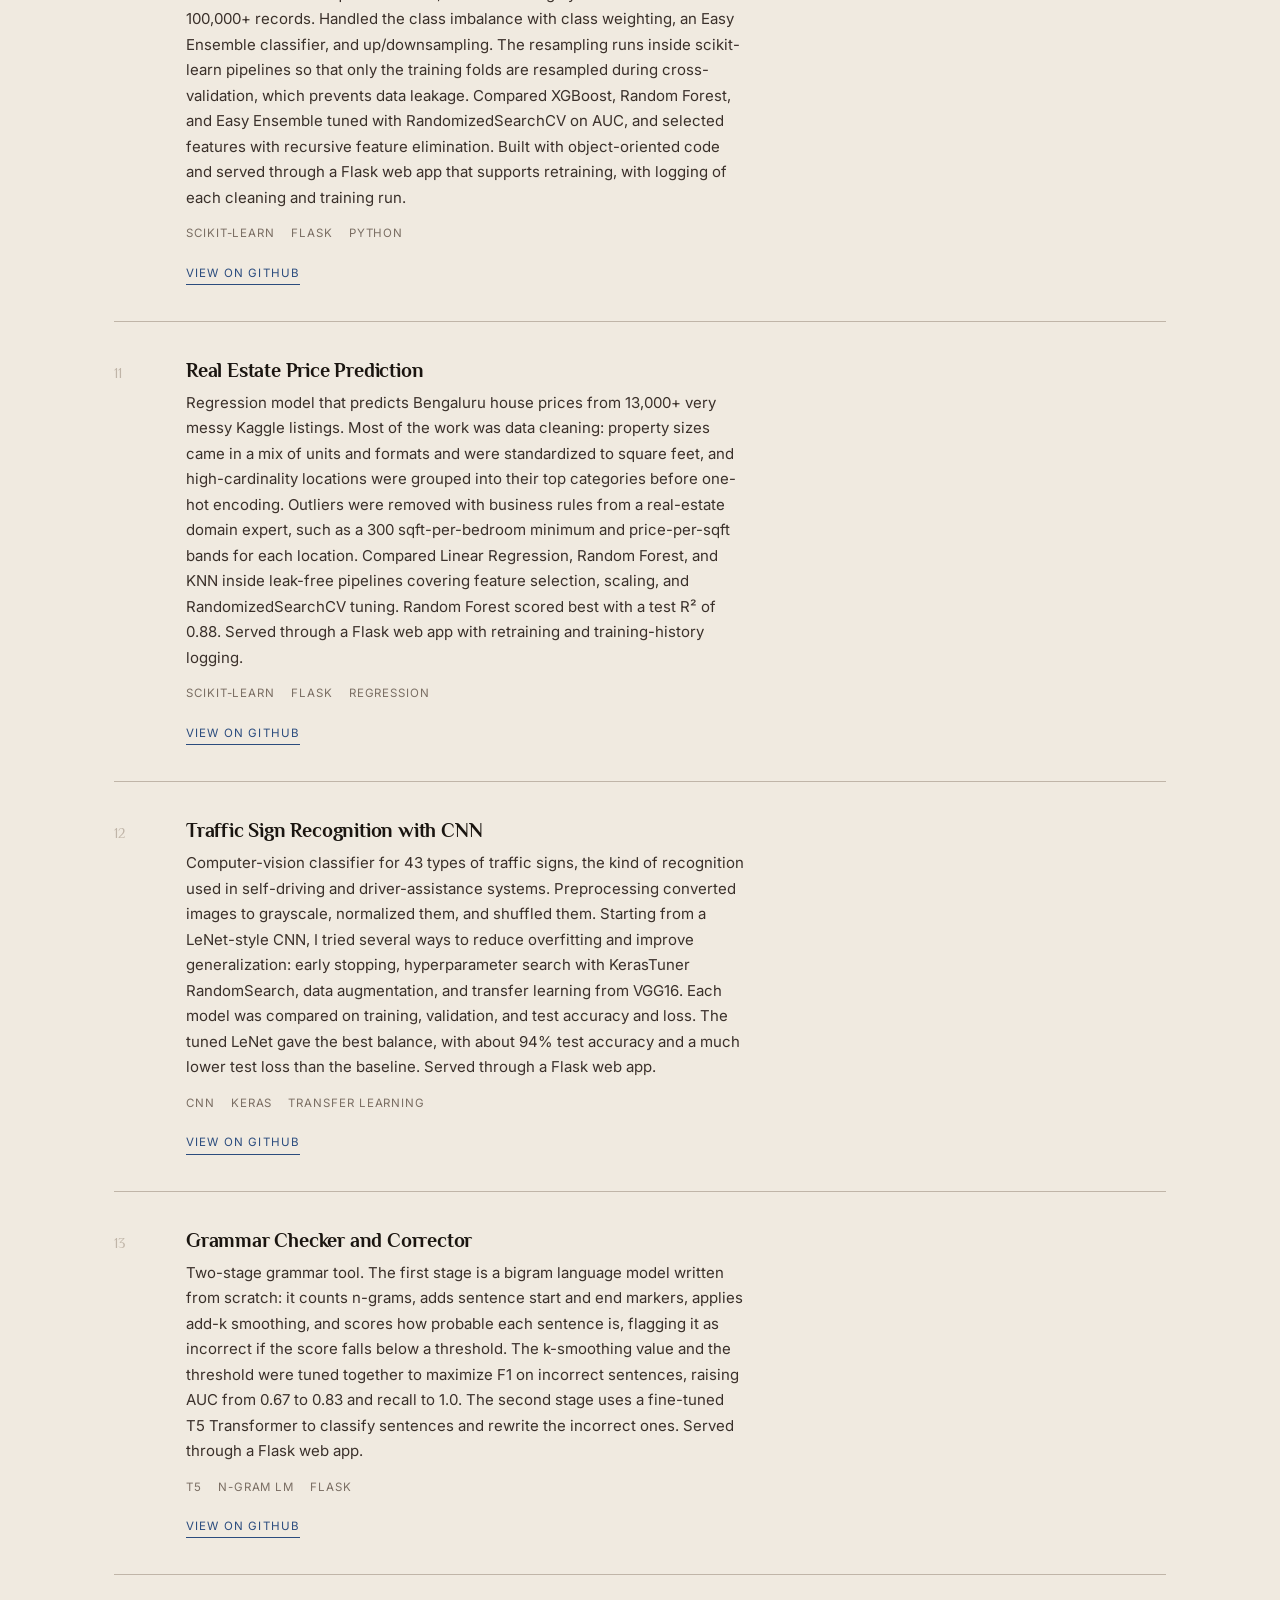
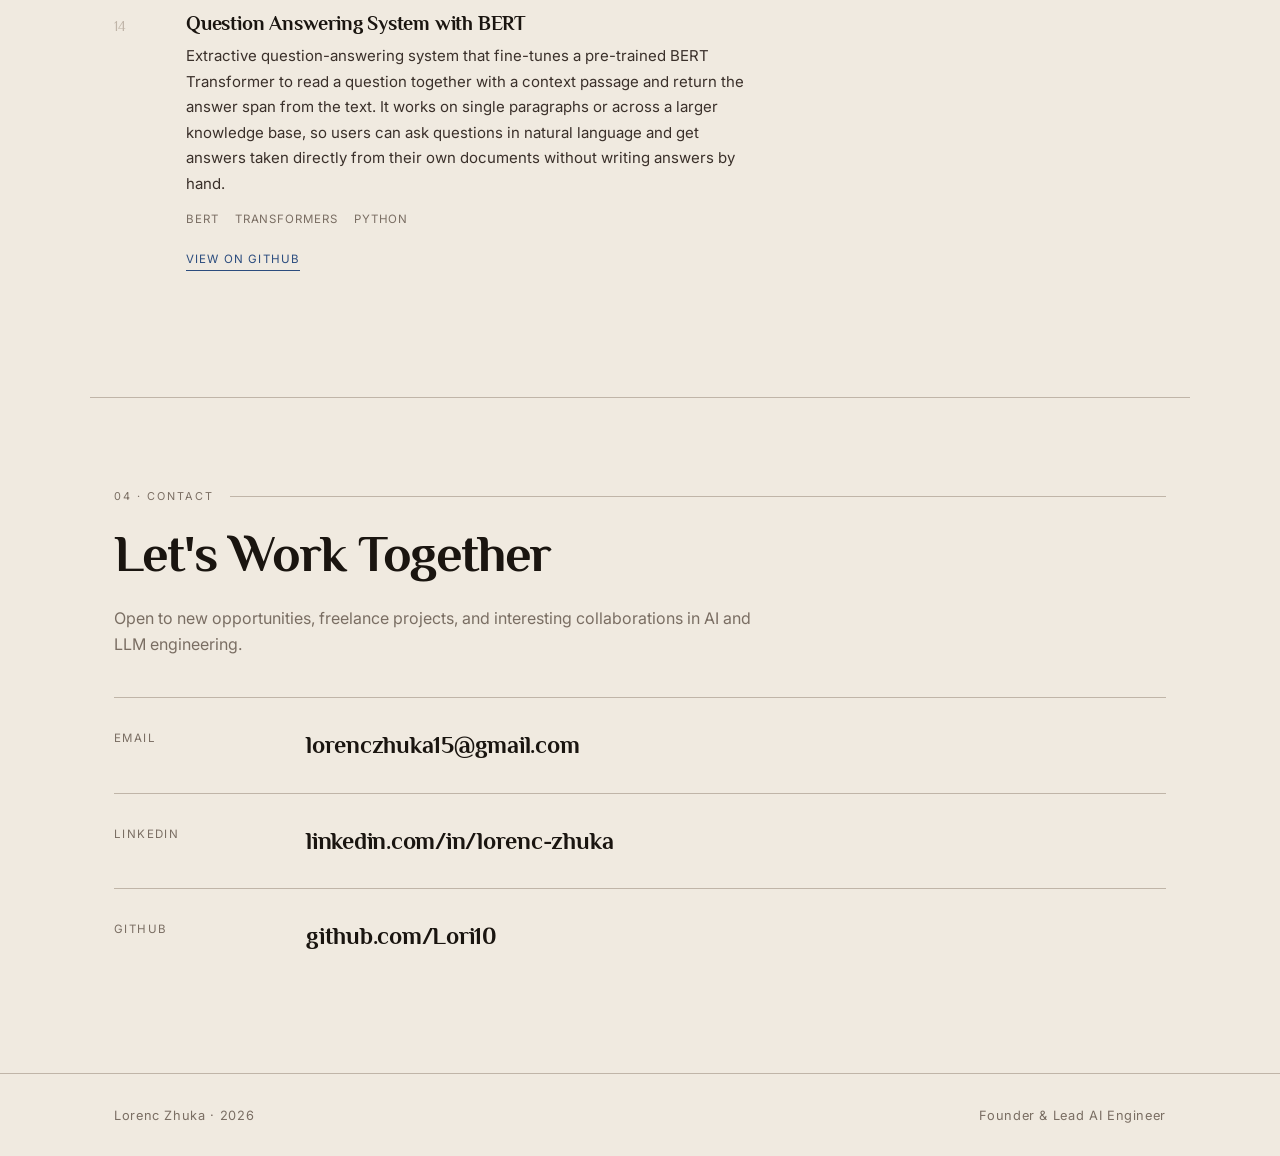
==== commit 157e6b7a: "docs: use numerals for years of experience and scholarship count" ====
--- a/index.html
+++ b/index.html
@@ -60,8 +60,8 @@
 
       <div class="about">
         <p class="about__summary reveal">
-          Founder and Lead AI Engineer with 5+ years of Python: around two years in machine learning and
-          three years building production LLM, RAG and agent systems for German enterprises. I own the full
+          Founder and Lead AI Engineer with 5+ years of Python: ~2 years in machine learning and
+          ~3 years building production LLM, RAG and agent systems for German enterprises. I own the full
           advanced-RAG stack: layout-aware PDF ingestion of complex enterprise documents (OCR, table and
           structure extraction), semantic and parent-child chunking with metadata propagation, hybrid retrieval
           with cross-encoder and LLM reranking, RAGAS and LangSmith evaluation, LangGraph agents, and
@@ -151,7 +151,7 @@
             <p class="education__degree">B.Sc. Computer Science</p>
             <p class="education__school">Faculty of Natural Sciences, University of Tirana</p>
             <p class="education__dates">Oct 2017 – Jul 2020</p>
-            <p class="education__thesis">Awards: two scholarships for excellent academic performance (2017–2018, 2018–2019), issued by the University of Tirana</p>
+            <p class="education__thesis">Awards: 2 scholarships for excellent academic performance (2017–2018, 2018–2019), issued by the University of Tirana</p>
           </div>
         </div>
 
